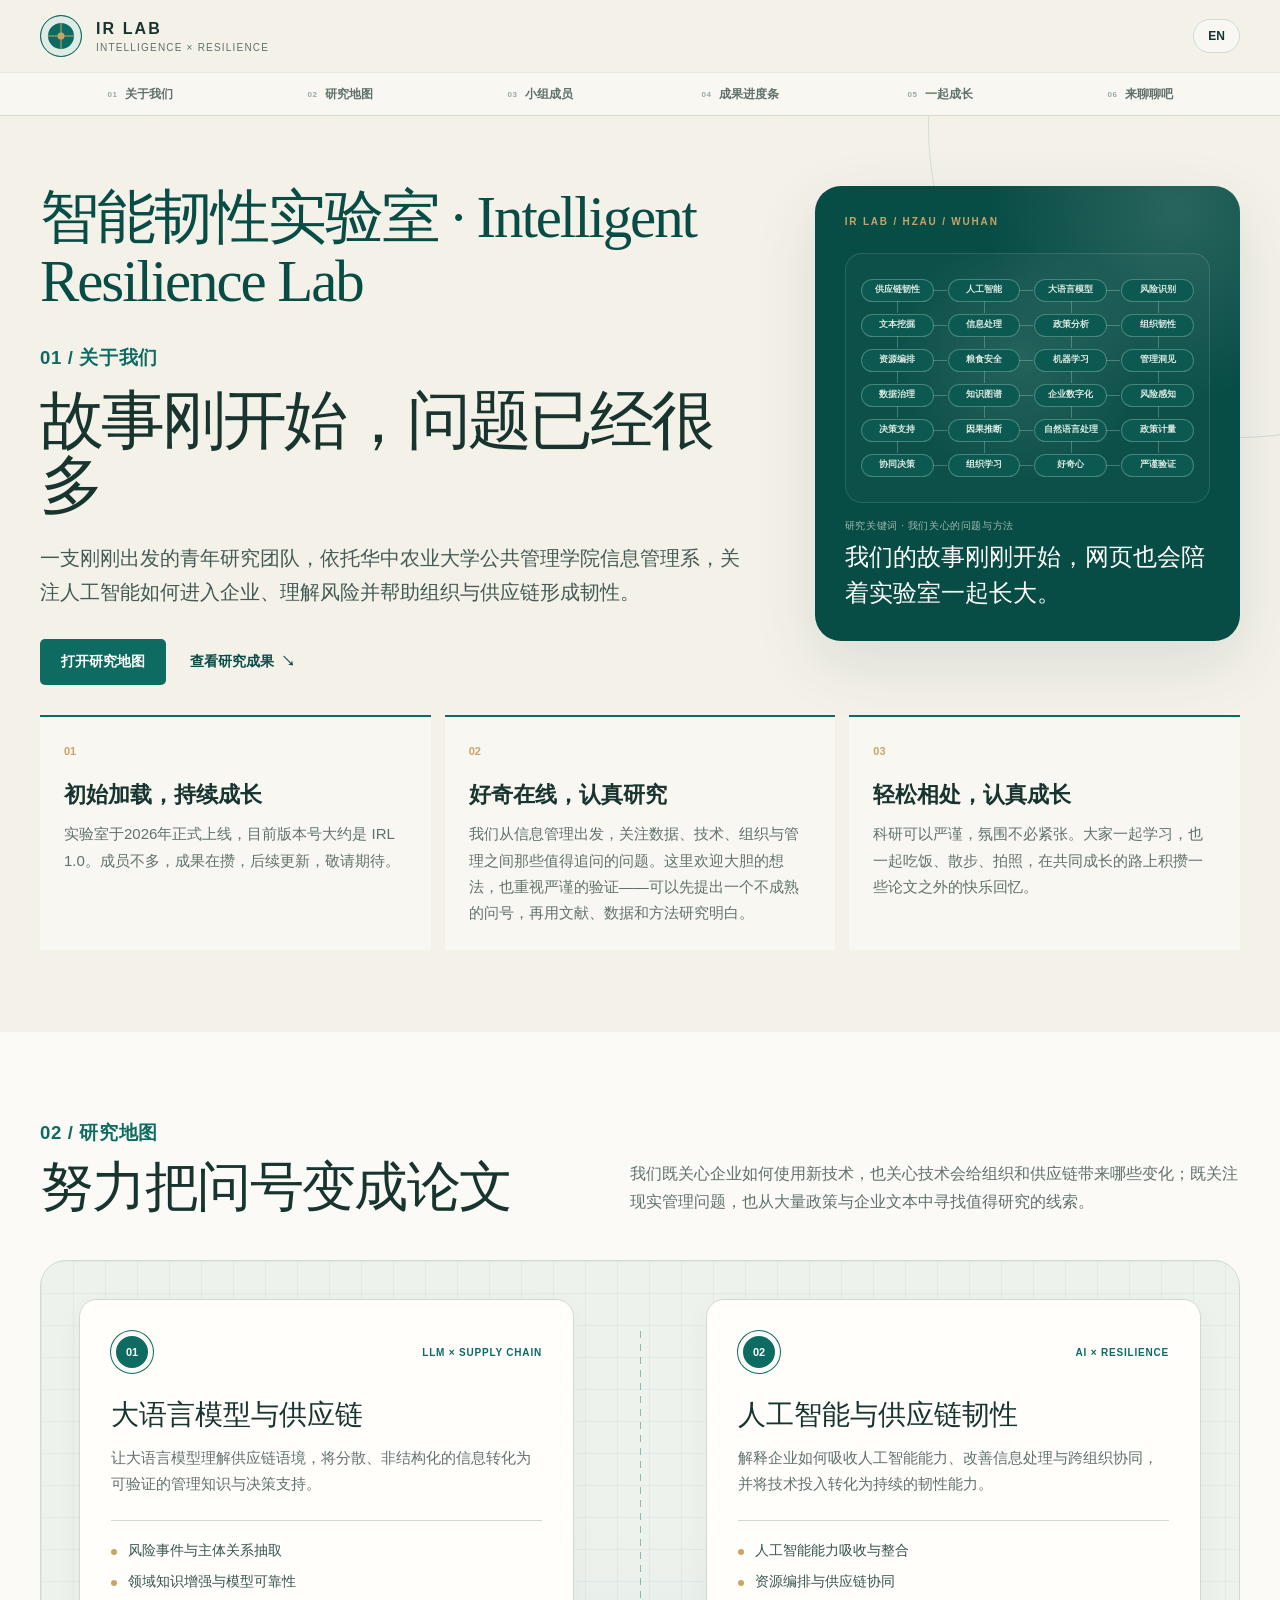
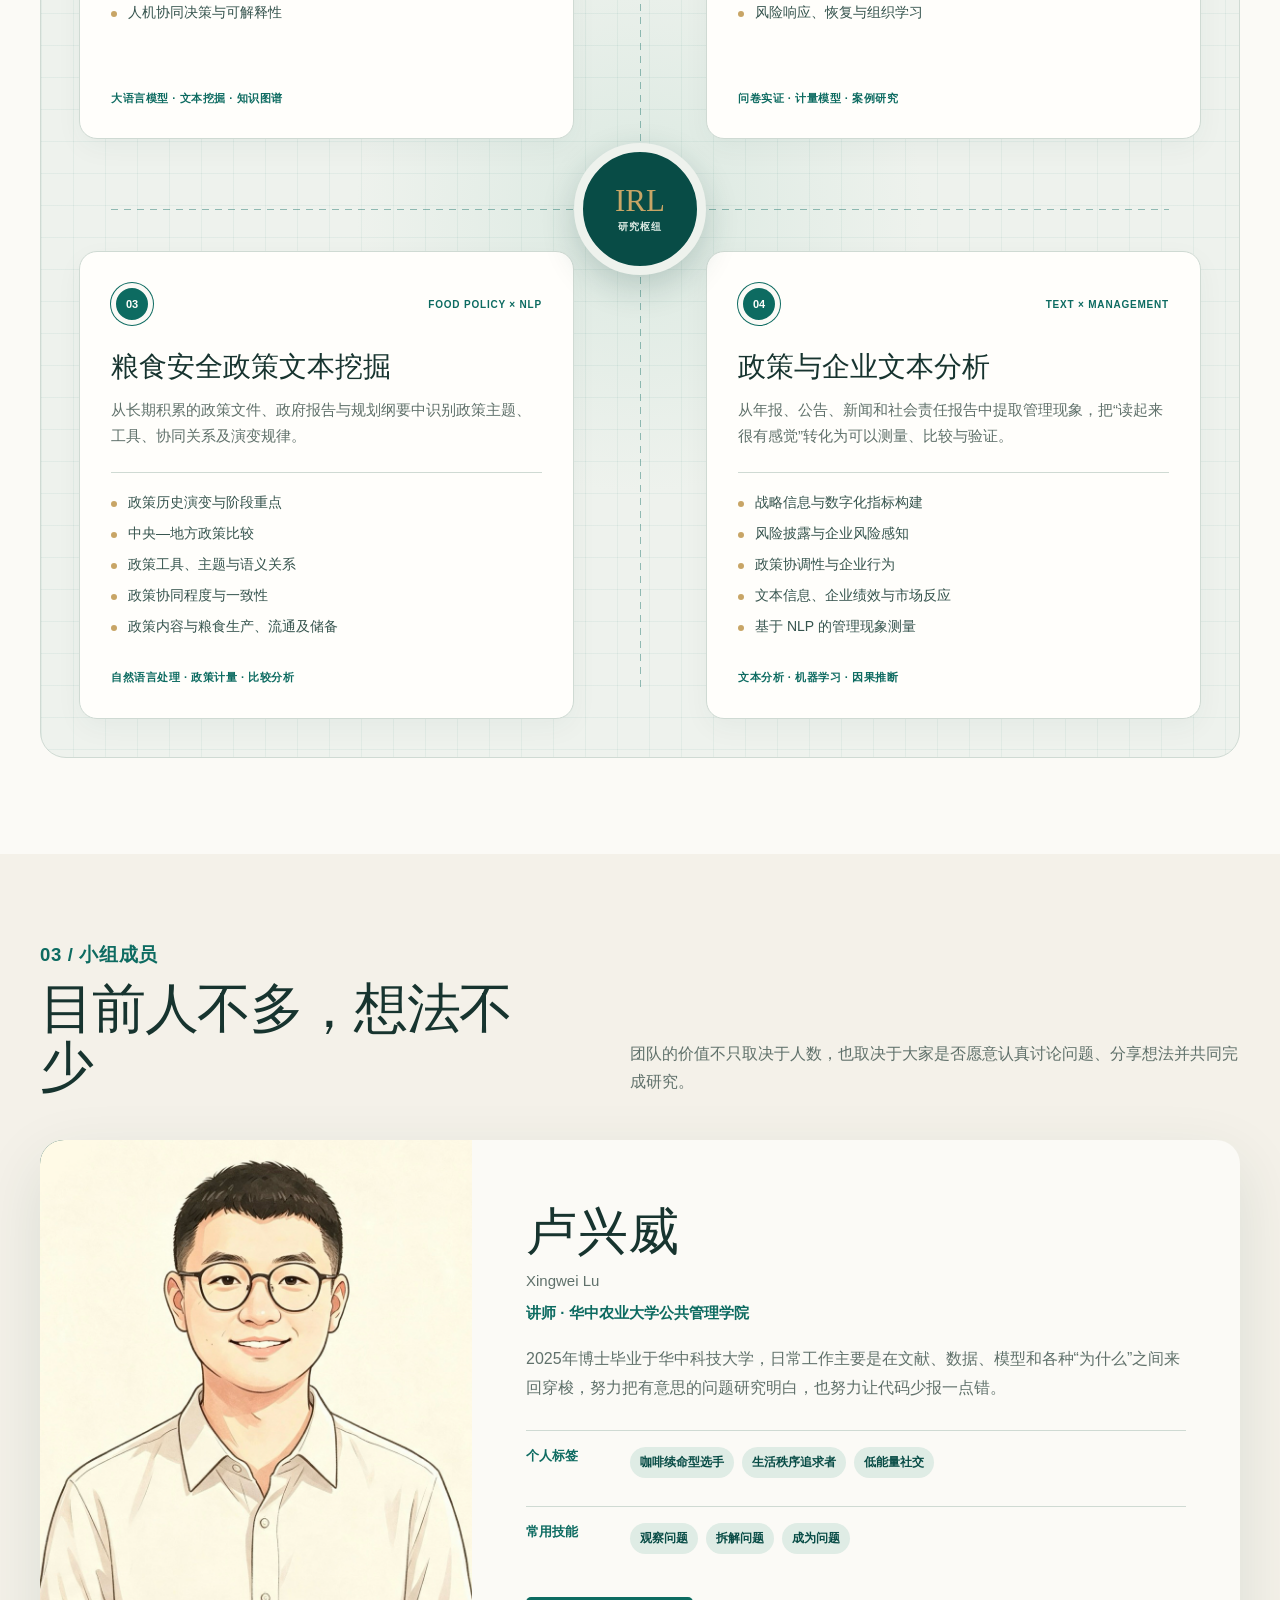
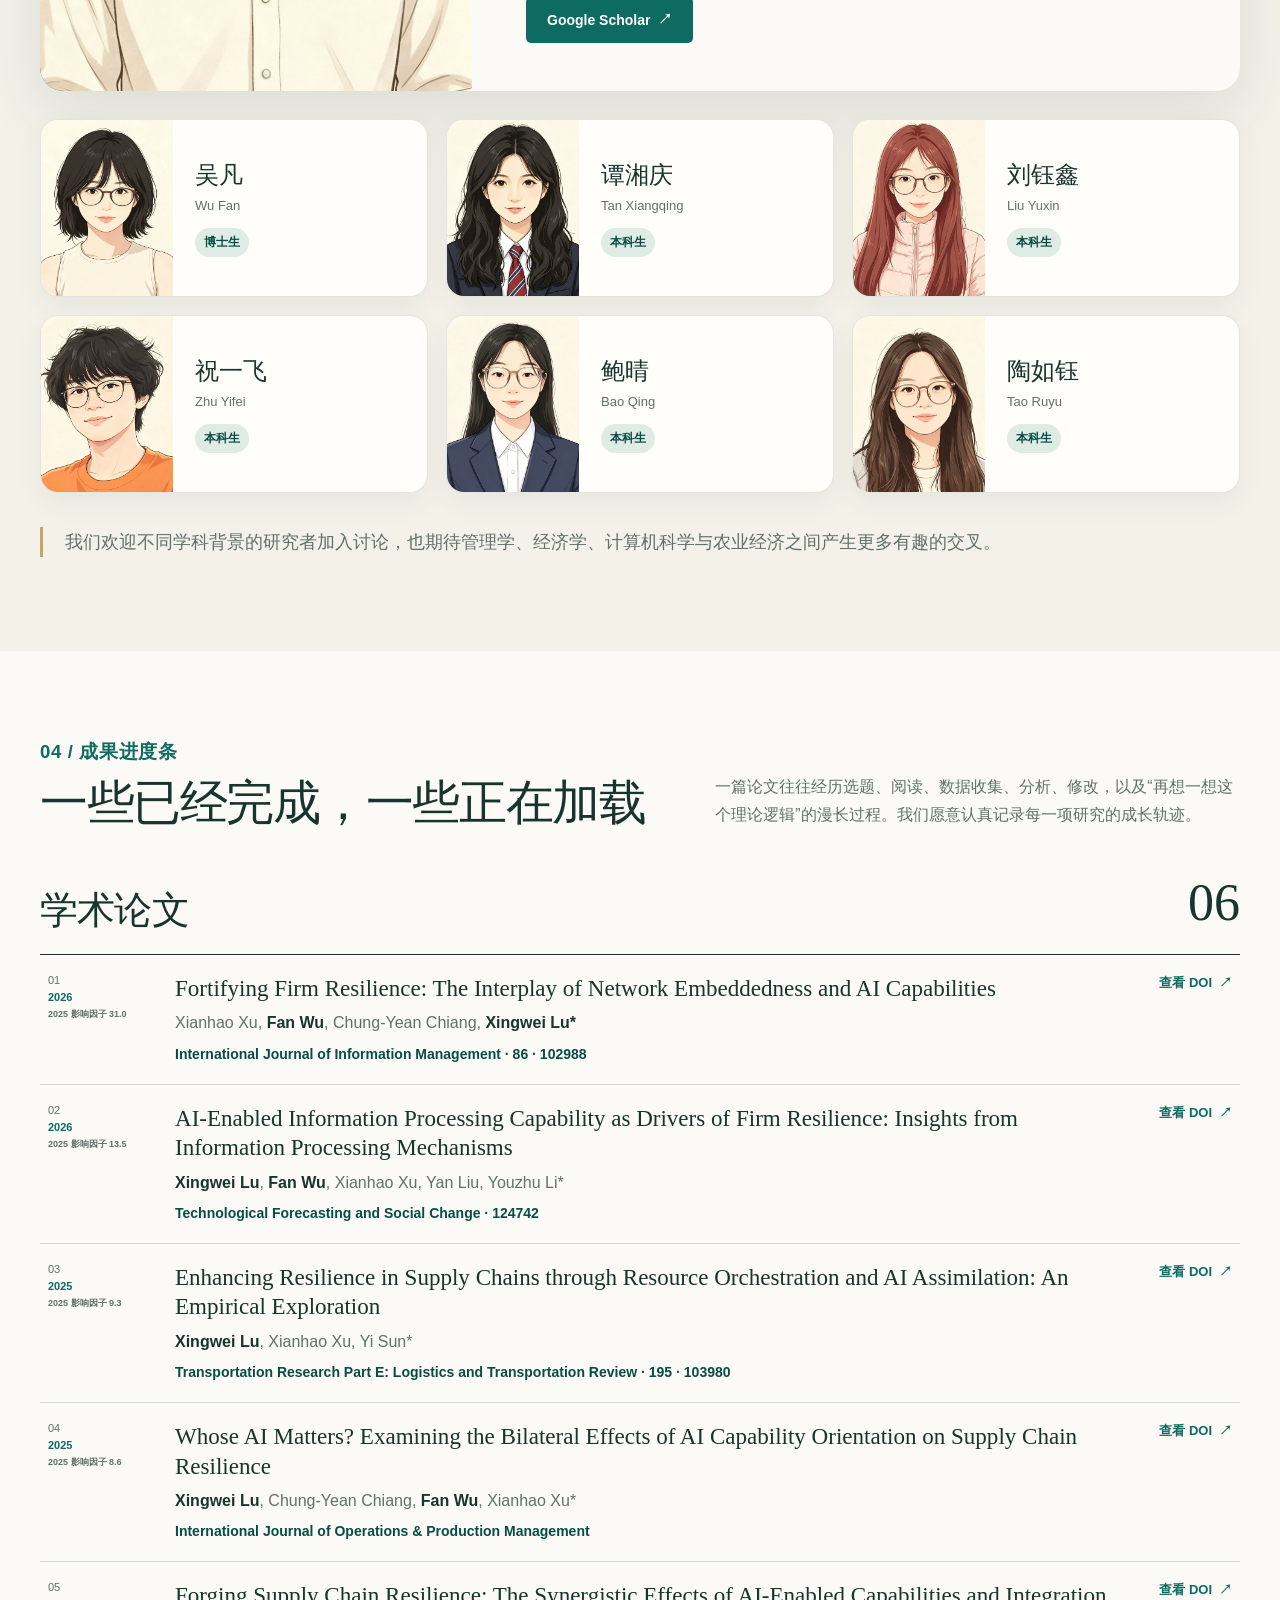
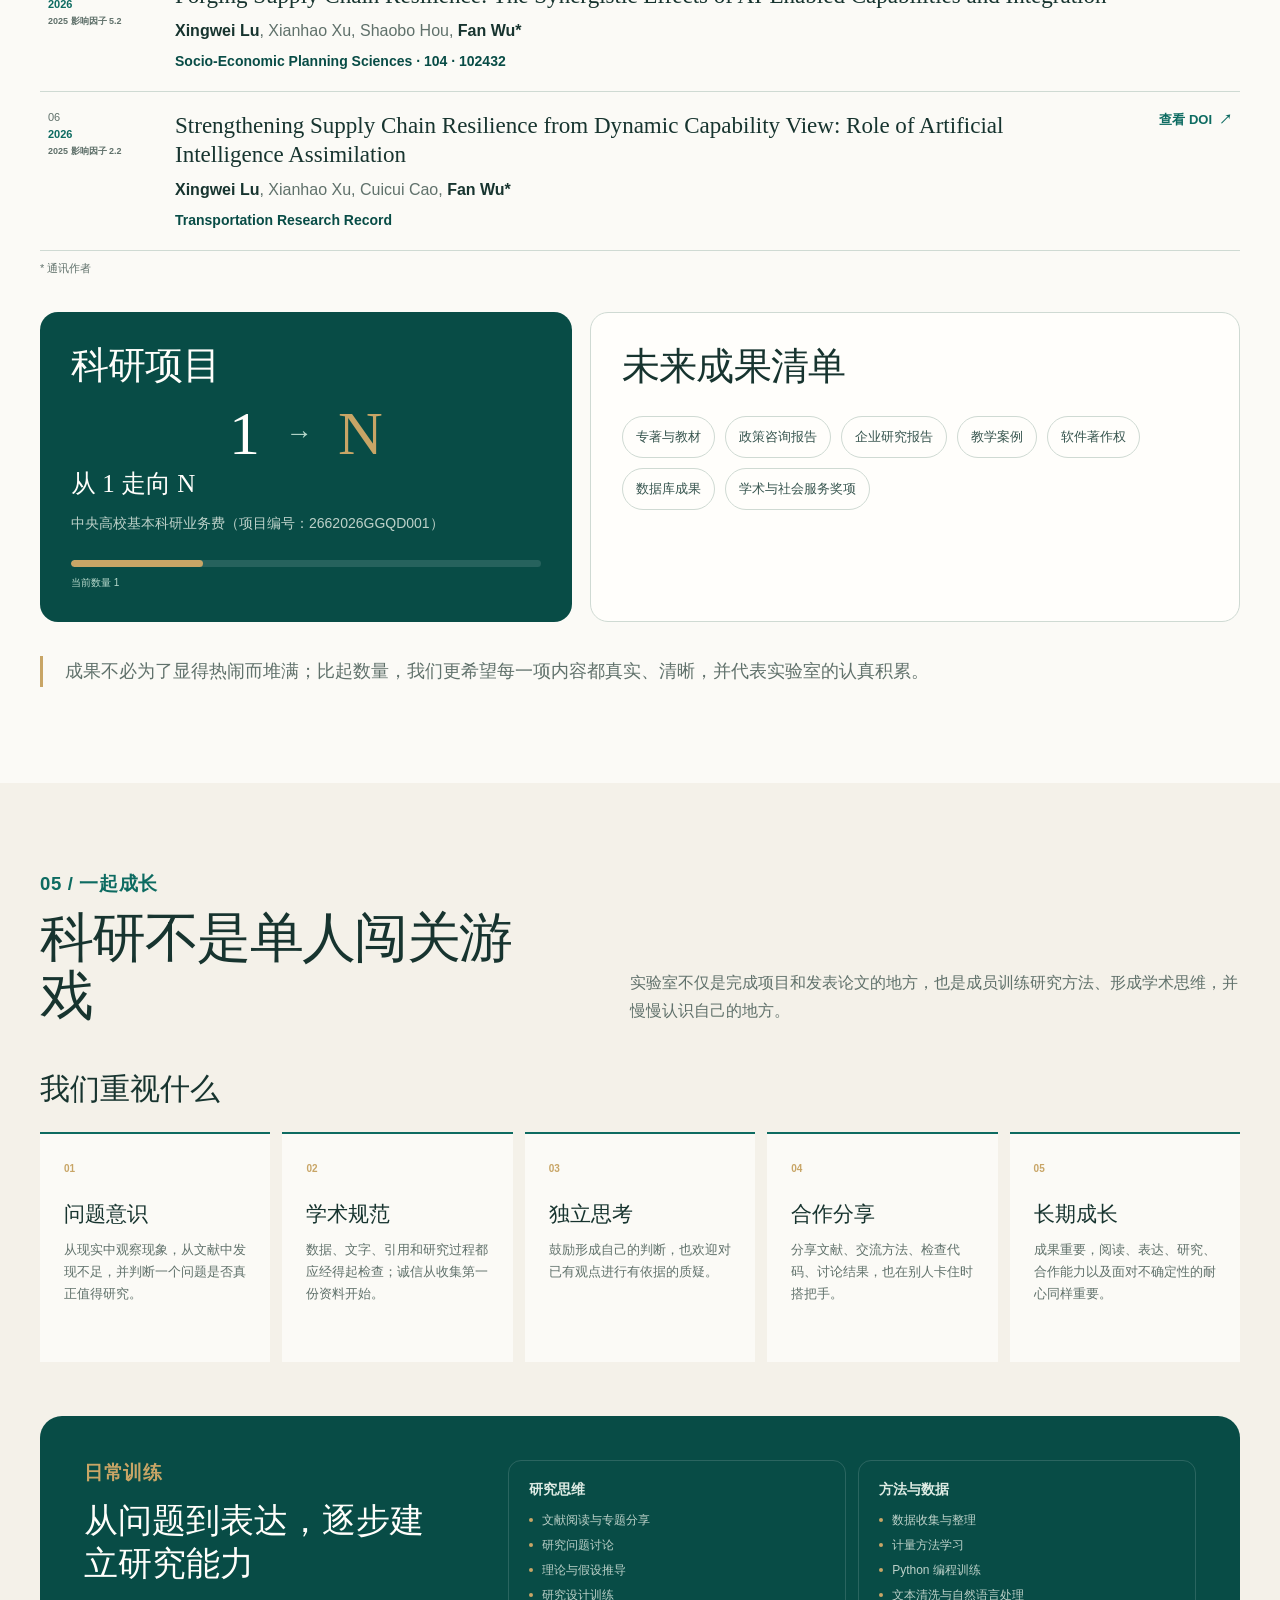
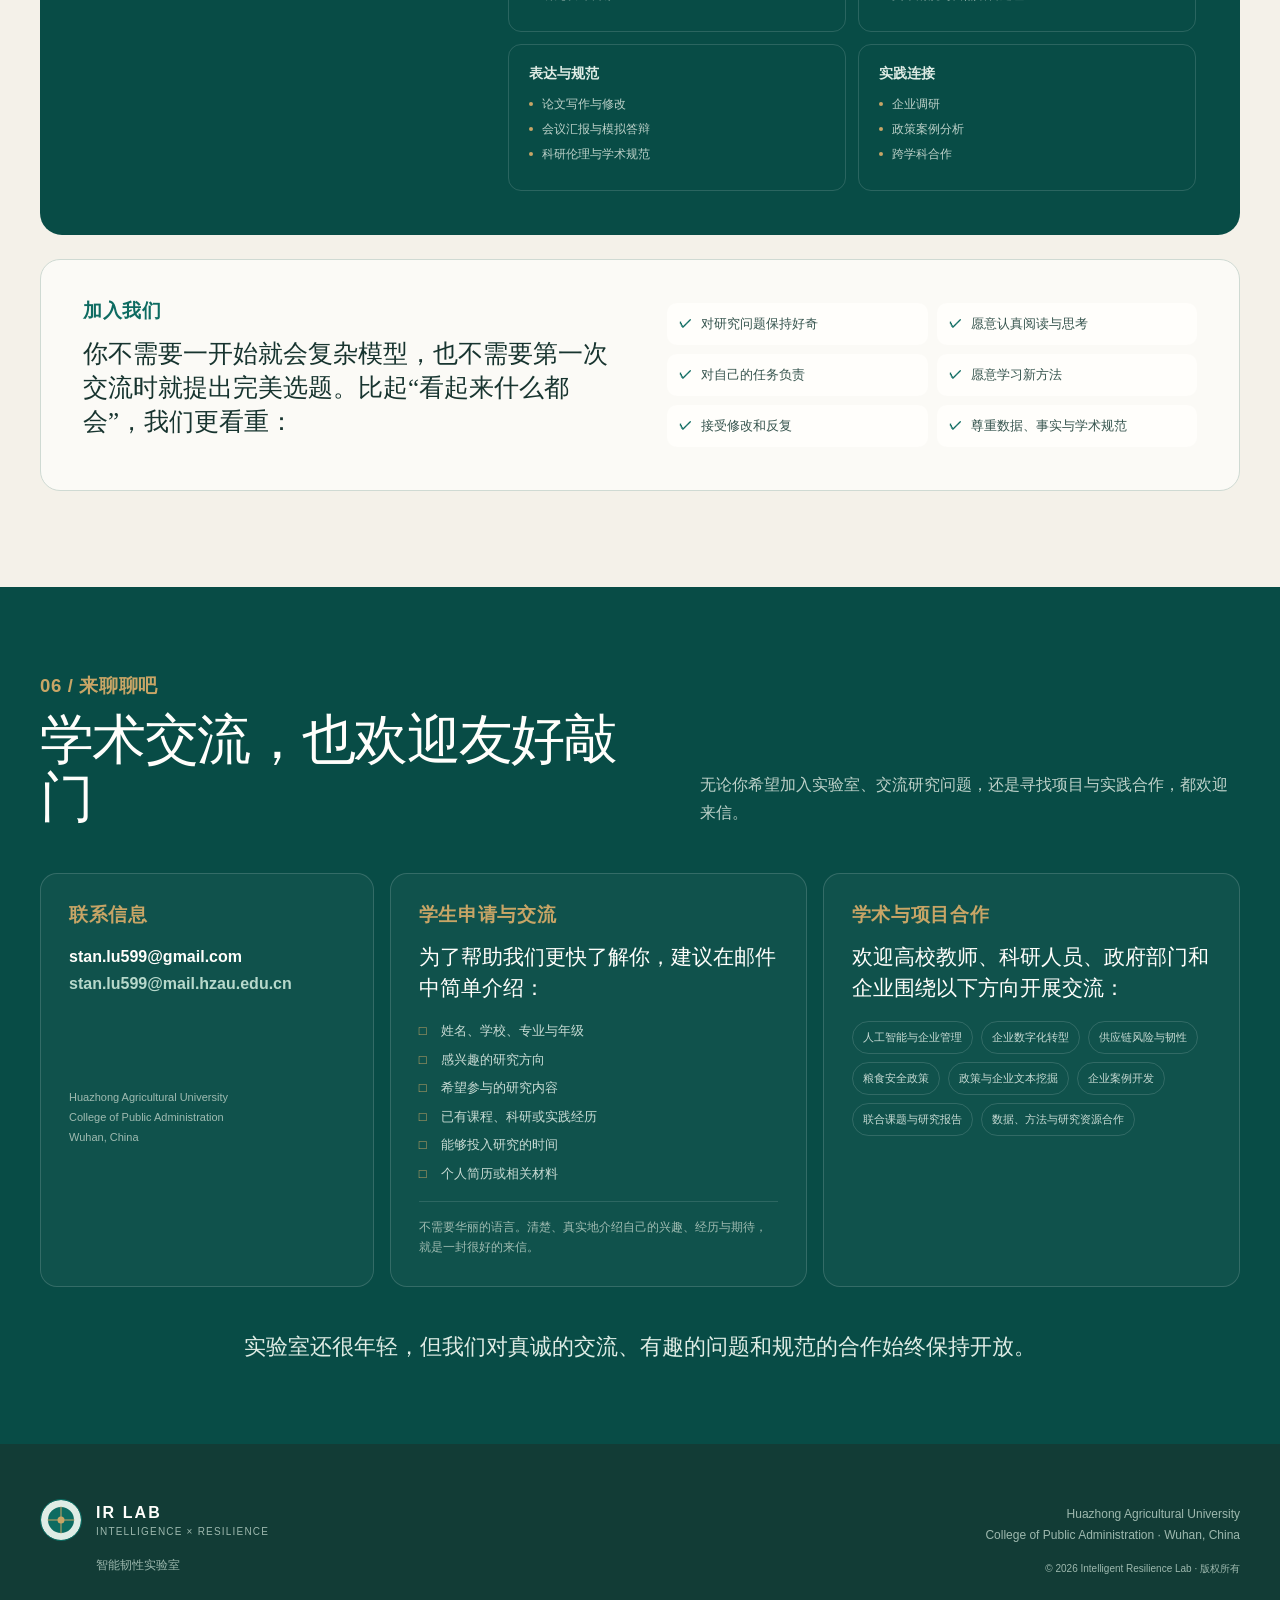
==== index.html @ 86da353f "发布课题组网站" ====
<!DOCTYPE html><html lang="zh-CN"><head><meta charSet="utf-8"/><meta name="viewport" content="width=device-width, initial-scale=1"/><link rel="preload" href="/members/lu-xingwei.jpg" as="image"/><link rel="preload" href="/members/wu-fan.jpg" as="image"/><link rel="preload" href="/members/tan-xiangqing.jpg" as="image"/><link rel="preload" href="/members/liu-yuxin.jpg" as="image"/><link rel="preload" href="/members/zhu-yifei.jpg" as="image"/><link rel="preload" href="/members/bao-qing.jpg" as="image"/><link rel="preload" href="/members/tao-ruyu.jpg" as="image"/><link rel="stylesheet" href="/assets/index-ChxVyVna.css" data-rsc-css-href="/assets/index-ChxVyVna.css" data-precedence="vite-rsc/importer-resources"/><link rel="modulepreload" href="/assets/layout-segment-context-DiFcBsO_.js" crossorigin=""/><link rel="modulepreload" href="/assets/rolldown-runtime-S-ySWqyJ.js" crossorigin=""/><link rel="modulepreload" href="/assets/index-C8OXU5Rc.js" crossorigin=""/><link rel="modulepreload" href="/assets/framework-XU8gKkFC.js" crossorigin=""/><title>智能韧性实验室 | Intelligent Resilience Lab</title><meta name="description" content="华中农业大学智能韧性实验室，关注大语言模型、人工智能与供应链韧性、粮食安全政策及政策与企业文本分析。"/><meta property="og:title" content="Intelligent Resilience Lab"/><meta property="og:description" content="Research on AI, supply-chain resilience, food-security policy, and text analytics."/><meta property="og:type" content="website"/><meta property="og:image" content="http://localhost:3000/og.png"/><meta property="og:image:width" content="1536"/><meta property="og:image:height" content="1024"/><meta property="og:image:alt" content="Intelligent Resilience Lab — Intelligence for resilient supply chains"/><meta name="twitter:card" content="summary_large_image"/><meta name="twitter:title" content="Intelligent Resilience Lab"/><meta name="twitter:description" content="Research on AI, supply-chain resilience, food-security policy, and text analytics."/><meta name="twitter:image" content="http://localhost:3000/og.png"/><link rel="shortcut icon" href="/favicon.svg"/><link rel="icon" href="/favicon.svg"/><script>self.__VINEXT_RSC_PARAMS__={}</script><script>self.__VINEXT_RSC_NAV__={"pathname":"/","searchParams":[]}</script><link rel="modulepreload" href="/assets/index-C8OXU5Rc.js" />
</head><body><div class="siteShell" lang="zh-CN"><header class="siteHeader"><div class="container headerTop"><a href="/zh" aria-label="Intelligent Resilience Lab home"><span class="brand"><span class="brandMark" aria-hidden="true"><i></i></span><span><strong>IR LAB</strong><small>Intelligence × Resilience</small></span></span></a><a class="languageSwitch" href="/en" hrefLang="en">EN</a></div><nav class="sectionNav" aria-label="板块导航"><div class="container sectionNavInner"><a href="#about"><span>01</span>关于我们</a><a href="#research"><span>02</span>研究地图</a><a href="#people"><span>03</span>小组成员</a><a href="#progress"><span>04</span>成果进度条</a><a href="#growth"><span>05</span>一起成长</a><a href="#contact"><span>06</span>来聊聊吧</a></div></nav></header><main><section class="aboutHero" id="about"><div class="container"><div class="heroGrid"><div class="heroCopy"><p class="groupName">智能韧性实验室 · Intelligent Resilience Lab</p><p class="sectionKicker">01 / 关于我们</p><h1>故事刚开始，问题已经很多</h1><p class="heroLead">一支刚刚出发的青年研究团队，依托华中农业大学公共管理学院信息管理系，关注人工智能如何进入企业、理解风险并帮助组织与供应链形成韧性。</p><div class="heroActions"><a class="primaryButton" href="#research">打开研究地图</a><a class="textLink" href="#progress">查看研究成果<span aria-hidden="true">↘</span></a></div></div><aside class="snapshotCard"><p class="snapshotLabel">IR LAB / HZAU / WUHAN</p><div class="researchWordCloud" aria-label="研究关键词 · 我们关心的问题与方法"><span>供应链韧性</span><span>人工智能</span><span>大语言模型</span><span>风险识别</span><span>文本挖掘</span><span>信息处理</span><span>政策分析</span><span>组织韧性</span><span>资源编排</span><span>粮食安全</span><span>机器学习</span><span>管理洞见</span><span>数据治理</span><span>知识图谱</span><span>企业数字化</span><span>风险感知</span><span>决策支持</span><span>因果推断</span><span>自然语言处理</span><span>政策计量</span><span>协同决策</span><span>组织学习</span><span>好奇心</span><span>严谨验证</span></div><small class="wordCloudLabel">研究关键词 · 我们关心的问题与方法</small><blockquote>我们的故事刚刚开始，网页也会陪着实验室一起长大。</blockquote></aside></div><div class="aboutNarrative"><article><span>01</span><strong>初始加载，持续成长</strong><p>实验室于2026年正式上线，目前版本号大约是 IRL 1.0。成员不多，成果在攒，后续更新，敬请期待。</p></article><article><span>02</span><strong>好奇在线，认真研究</strong><p>我们从信息管理出发，关注数据、技术、组织与管理之间那些值得追问的问题。这里欢迎大胆的想法，也重视严谨的验证——可以先提出一个不成熟的问号，再用文献、数据和方法研究明白。</p></article><article><span>03</span><strong>轻松相处，认真成长</strong><p>科研可以严谨，氛围不必紧张。大家一起学习，也一起吃饭、散步、拍照，在共同成长的路上积攒一些论文之外的快乐回忆。</p></article></div></div></section><section class="researchSection" id="research"><div class="container"><div class="sectionHead"><div><p class="sectionKicker">02 / 研究地图</p><h2>努力把问号变成论文</h2></div><p>我们既关心企业如何使用新技术，也关心技术会给组织和供应链带来哪些变化；既关注现实管理问题，也从大量政策与企业文本中寻找值得研究的线索。</p></div><div class="researchMap"><div class="mapCore" aria-hidden="true"><span>IRL</span><strong>研究枢纽</strong></div><div class="researchGrid"><article class="mapNode node1"><div class="researchCardHead"><span>01</span><small>LLM × Supply Chain</small></div><h3>大语言模型与供应链</h3><p>让大语言模型理解供应链语境，将分散、非结构化的信息转化为可验证的管理知识与决策支持。</p><ul><li>风险事件与主体关系抽取</li><li>领域知识增强与模型可靠性</li><li>人机协同决策与可解释性</li></ul><strong class="methodLine">大语言模型 · 文本挖掘 · 知识图谱</strong></article><article class="mapNode node2"><div class="researchCardHead"><span>02</span><small>AI × Resilience</small></div><h3>人工智能与供应链韧性</h3><p>解释企业如何吸收人工智能能力、改善信息处理与跨组织协同，并将技术投入转化为持续的韧性能力。</p><ul><li>人工智能能力吸收与整合</li><li>资源编排与供应链协同</li><li>风险响应、恢复与组织学习</li></ul><strong class="methodLine">问卷实证 · 计量模型 · 案例研究</strong></article><article class="mapNode node3"><div class="researchCardHead"><span>03</span><small>Food Policy × NLP</small></div><h3>粮食安全政策文本挖掘</h3><p>从长期积累的政策文件、政府报告与规划纲要中识别政策主题、工具、协同关系及演变规律。</p><ul><li>政策历史演变与阶段重点</li><li>中央—地方政策比较</li><li>政策工具、主题与语义关系</li><li>政策协同程度与一致性</li><li>政策内容与粮食生产、流通及储备</li></ul><strong class="methodLine">自然语言处理 · 政策计量 · 比较分析</strong></article><article class="mapNode node4"><div class="researchCardHead"><span>04</span><small>Text × Management</small></div><h3>政策与企业文本分析</h3><p>从年报、公告、新闻和社会责任报告中提取管理现象，把“读起来很有感觉”转化为可以测量、比较与验证。</p><ul><li>战略信息与数字化指标构建</li><li>风险披露与企业风险感知</li><li>政策协调性与企业行为</li><li>文本信息、企业绩效与市场反应</li><li>基于 NLP 的管理现象测量</li></ul><strong class="methodLine">文本分析 · 机器学习 · 因果推断</strong></article></div></div></div></section><section class="peopleSection" id="people"><div class="container"><div class="sectionHead"><div><p class="sectionKicker">03 / 小组成员</p><h2>目前人不多，想法不少</h2></div><p>团队的价值不只取决于人数，也取决于大家是否愿意认真讨论问题、分享想法并共同完成研究。</p></div><div class="piCard"><div class="profileVisual"><img src="/members/lu-xingwei.jpg" alt="卢兴威职业照"/></div><div class="piContent"><h3>卢兴威</h3><p class="piEnglish">Xingwei Lu</p><p class="piRole">讲师 · 华中农业大学公共管理学院</p><p class="piBio">2025年博士毕业于华中科技大学，日常工作主要是在文献、数据、模型和各种“为什么”之间来回穿梭，努力把有意思的问题研究明白，也努力让代码少报一点错。</p><div class="profileDetails"><div><strong>个人标签</strong><p><span>咖啡续命型选手</span><span>生活秩序追求者</span><span>低能量社交</span></p></div><div><strong>常用技能</strong><p><span>观察问题</span><span>拆解问题</span><span>成为问题</span></p></div></div><a class="primaryButton" href="https://scholar.google.com/citations?user=hsKdeJEAAAAJ&amp;hl=zh-CN" target="_blank" rel="noreferrer">Google Scholar<span aria-hidden="true">↗</span></a></div></div><div class="memberGrid"><article class="memberCard"><img src="/members/wu-fan.jpg" alt="吴凡的卡通头像"/><div><h3>吴凡</h3><p>Wu Fan</p><span>博士生</span></div></article><article class="memberCard"><img src="/members/tan-xiangqing.jpg" alt="谭湘庆的卡通头像"/><div><h3>谭湘庆</h3><p>Tan Xiangqing</p><span>本科生</span></div></article><article class="memberCard"><img src="/members/liu-yuxin.jpg" alt="刘钰鑫的卡通头像"/><div><h3>刘钰鑫</h3><p>Liu Yuxin</p><span>本科生</span></div></article><article class="memberCard"><img src="/members/zhu-yifei.jpg" alt="祝一飞的卡通头像"/><div><h3>祝一飞</h3><p>Zhu Yifei</p><span>本科生</span></div></article><article class="memberCard"><img src="/members/bao-qing.jpg" alt="鲍晴的卡通头像"/><div><h3>鲍晴</h3><p>Bao Qing</p><span>本科生</span></div></article><article class="memberCard"><img src="/members/tao-ruyu.jpg" alt="陶如钰的卡通头像"/><div><h3>陶如钰</h3><p>Tao Ruyu</p><span>本科生</span></div></article></div><p class="sectionClosing">我们欢迎不同学科背景的研究者加入讨论，也期待管理学、经济学、计算机科学与农业经济之间产生更多有趣的交叉。</p></div></section><section class="progressSection" id="progress"><div class="container"><div class="sectionHead"><div><p class="sectionKicker">04 / 成果进度条</p><h2>一些已经完成，一些正在加载</h2></div><p>一篇论文往往经历选题、阅读、数据收集、分析、修改，以及“再想一想这个理论逻辑”的漫长过程。我们愿意认真记录每一项研究的成长轨迹。</p></div><div class="outcomeHead"><h3 class="outcomeTitle">学术论文</h3><strong>06</strong></div><div class="publicationList"><article><div class="paperIndex"><span>01</span><strong>2026</strong><em>2025 影响因子<!-- --> <!-- -->31.0</em></div><div class="paperBody"><h3>Fortifying Firm Resilience: The Interplay of Network Embeddedness and AI Capabilities</h3><p class="paperAuthors"><span>Xianhao Xu<!-- -->, </span><span><strong>Fan Wu</strong>, </span><span>Chung-Yean Chiang<!-- -->, </span><span><strong>Xingwei Lu*</strong></span></p><p class="journal">International Journal of Information Management<!-- --> · 86<!-- --> · 102988</p></div><a class="doiLink" href="https://doi.org/10.1016/j.ijinfomgt.2025.102988" target="_blank" rel="noreferrer">查看 DOI<span aria-hidden="true">↗</span></a></article><article><div class="paperIndex"><span>02</span><strong>2026</strong><em>2025 影响因子<!-- --> <!-- -->13.5</em></div><div class="paperBody"><h3>AI-Enabled Information Processing Capability as Drivers of Firm Resilience: Insights from Information Processing Mechanisms</h3><p class="paperAuthors"><span><strong>Xingwei Lu</strong>, </span><span><strong>Fan Wu</strong>, </span><span>Xianhao Xu<!-- -->, </span><span>Yan Liu<!-- -->, </span><span>Youzhu Li*</span></p><p class="journal">Technological Forecasting and Social Change<!-- --> · 124742</p></div><a class="doiLink" href="https://doi.org/10.1016/j.techfore.2026.124742" target="_blank" rel="noreferrer">查看 DOI<span aria-hidden="true">↗</span></a></article><article><div class="paperIndex"><span>03</span><strong>2025</strong><em>2025 影响因子<!-- --> <!-- -->9.3</em></div><div class="paperBody"><h3>Enhancing Resilience in Supply Chains through Resource Orchestration and AI Assimilation: An Empirical Exploration</h3><p class="paperAuthors"><span><strong>Xingwei Lu</strong>, </span><span>Xianhao Xu<!-- -->, </span><span>Yi Sun*</span></p><p class="journal">Transportation Research Part E: Logistics and Transportation Review<!-- --> · 195<!-- --> · 103980</p></div><a class="doiLink" href="https://doi.org/10.1016/j.tre.2025.103980" target="_blank" rel="noreferrer">查看 DOI<span aria-hidden="true">↗</span></a></article><article><div class="paperIndex"><span>04</span><strong>2025</strong><em>2025 影响因子<!-- --> <!-- -->8.6</em></div><div class="paperBody"><h3>Whose AI Matters? Examining the Bilateral Effects of AI Capability Orientation on Supply Chain Resilience</h3><p class="paperAuthors"><span><strong>Xingwei Lu</strong>, </span><span>Chung-Yean Chiang<!-- -->, </span><span><strong>Fan Wu</strong>, </span><span>Xianhao Xu*</span></p><p class="journal">International Journal of Operations &amp; Production Management</p></div><a class="doiLink" href="https://doi.org/10.1108/IJOPM-09-2024-0790" target="_blank" rel="noreferrer">查看 DOI<span aria-hidden="true">↗</span></a></article><article><div class="paperIndex"><span>05</span><strong>2026</strong><em>2025 影响因子<!-- --> <!-- -->5.2</em></div><div class="paperBody"><h3>Forging Supply Chain Resilience: The Synergistic Effects of AI-Enabled Capabilities and Integration</h3><p class="paperAuthors"><span><strong>Xingwei Lu</strong>, </span><span>Xianhao Xu<!-- -->, </span><span>Shaobo Hou<!-- -->, </span><span><strong>Fan Wu*</strong></span></p><p class="journal">Socio-Economic Planning Sciences<!-- --> · 104<!-- --> · 102432</p></div><a class="doiLink" href="https://doi.org/10.1016/j.seps.2026.102432" target="_blank" rel="noreferrer">查看 DOI<span aria-hidden="true">↗</span></a></article><article><div class="paperIndex"><span>06</span><strong>2026</strong><em>2025 影响因子<!-- --> <!-- -->2.2</em></div><div class="paperBody"><h3>Strengthening Supply Chain Resilience from Dynamic Capability View: Role of Artificial Intelligence Assimilation</h3><p class="paperAuthors"><span><strong>Xingwei Lu</strong>, </span><span>Xianhao Xu<!-- -->, </span><span>Cuicui Cao<!-- -->, </span><span><strong>Fan Wu*</strong></span></p><p class="journal">Transportation Research Record</p></div><a class="doiLink" href="https://doi.org/10.1177/03611981261436639" target="_blank" rel="noreferrer">查看 DOI<span aria-hidden="true">↗</span></a></article></div><p class="correspondingNote">* 通讯作者</p><div class="progressDashboard"><article class="projectCard"><h3 class="outcomeTitle">科研项目</h3><div class="projectNumber"><strong>1</strong><span>→</span><em>N</em></div><h4>从 1 走向 N</h4><p>中央高校基本科研业务费（项目编号：2662026GGQD001）</p><div class="projectMeter"><i></i></div><small>当前数量 1</small></article><article class="futureCard"><h3 class="outcomeTitle">未来成果清单</h3><div class="futureTags"><span>专著与教材</span><span>政策咨询报告</span><span>企业研究报告</span><span>教学案例</span><span>软件著作权</span><span>数据库成果</span><span>学术与社会服务奖项</span></div></article></div><p class="sectionClosing">成果不必为了显得热闹而堆满；比起数量，我们更希望每一项内容都真实、清晰，并代表实验室的认真积累。</p></div></section><section class="growthSection" id="growth"><div class="container"><div class="sectionHead"><div><p class="sectionKicker">05 / 一起成长</p><h2>科研不是单人闯关游戏</h2></div><p>实验室不仅是完成项目和发表论文的地方，也是成员训练研究方法、形成学术思维，并慢慢认识自己的地方。</p></div><h3 class="subsectionTitle">我们重视什么</h3><div class="valuesGrid"><article><span>01</span><h4>问题意识</h4><p>从现实中观察现象，从文献中发现不足，并判断一个问题是否真正值得研究。</p></article><article><span>02</span><h4>学术规范</h4><p>数据、文字、引用和研究过程都应经得起检查；诚信从收集第一份资料开始。</p></article><article><span>03</span><h4>独立思考</h4><p>鼓励形成自己的判断，也欢迎对已有观点进行有依据的质疑。</p></article><article><span>04</span><h4>合作分享</h4><p>分享文献、交流方法、检查代码、讨论结果，也在别人卡住时搭把手。</p></article><article><span>05</span><h4>长期成长</h4><p>成果重要，阅读、表达、研究、合作能力以及面对不确定性的耐心同样重要。</p></article></div><div class="trainingBlock"><div><p class="sectionKicker">日常训练</p><h3>从问题到表达，逐步建立研究能力</h3></div><div class="trainingGrid"><article><h4>研究思维</h4><ul><li>文献阅读与专题分享</li><li>研究问题讨论</li><li>理论与假设推导</li><li>研究设计训练</li></ul></article><article><h4>方法与数据</h4><ul><li>数据收集与整理</li><li>计量方法学习</li><li>Python 编程训练</li><li>文本清洗与自然语言处理</li></ul></article><article><h4>表达与规范</h4><ul><li>论文写作与修改</li><li>会议汇报与模拟答辩</li><li>科研伦理与学术规范</li></ul></article><article><h4>实践连接</h4><ul><li>企业调研</li><li>政策案例分析</li><li>跨学科合作</li></ul></article></div></div><div class="joinPanel"><div><p class="sectionKicker">加入我们</p><h3>你不需要一开始就会复杂模型，也不需要第一次交流时就提出完美选题。比起“看起来什么都会”，我们更看重：</h3></div><div class="qualityList"><span>对研究问题保持好奇</span><span>愿意认真阅读与思考</span><span>对自己的任务负责</span><span>愿意学习新方法</span><span>接受修改和反复</span><span>尊重数据、事实与学术规范</span></div></div></div></section><section class="contactSection" id="contact"><div class="container"><div class="sectionHead contactIntro"><div><p class="sectionKicker">06 / 来聊聊吧</p><h2>学术交流，也欢迎友好敲门</h2></div><p>无论你希望加入实验室、交流研究问题，还是寻找项目与实践合作，都欢迎来信。</p></div><div class="contactGrid"><article class="emailCard"><p class="sectionKicker">联系信息</p><a href="mailto:stan.lu599@gmail.com">stan.lu599@gmail.com</a><a href="mailto:stan.lu599@mail.hzau.edu.cn">stan.lu599@mail.hzau.edu.cn</a><small>Huazhong Agricultural University<br/>College of Public Administration<br/>Wuhan, China</small></article><article><p class="sectionKicker">学生申请与交流</p><h3>为了帮助我们更快了解你，建议在邮件中简单介绍：</h3><ul class="checkList"><li>姓名、学校、专业与年级</li><li>感兴趣的研究方向</li><li>希望参与的研究内容</li><li>已有课程、科研或实践经历</li><li>能够投入研究的时间</li><li>个人简历或相关材料</li></ul><p class="contactNote">不需要华丽的语言。清楚、真实地介绍自己的兴趣、经历与期待，就是一封很好的来信。</p></article><article><p class="sectionKicker">学术与项目合作</p><h3>欢迎高校教师、科研人员、政府部门和企业围绕以下方向开展交流：</h3><div class="collaborationTags"><span>人工智能与企业管理</span><span>企业数字化转型</span><span>供应链风险与韧性</span><span>粮食安全政策</span><span>政策与企业文本挖掘</span><span>企业案例开发</span><span>联合课题与研究报告</span><span>数据、方法与研究资源合作</span></div></article></div><blockquote class="contactClosing">实验室还很年轻，但我们对真诚的交流、有趣的问题和规范的合作始终保持开放。</blockquote></div></section></main><footer><div class="container footerGrid"><div><span class="brand"><span class="brandMark" aria-hidden="true"><i></i></span><span><strong>IR LAB</strong><small>Intelligence × Resilience</small></span></span><p>智能韧性实验室</p></div><div><p>Huazhong Agricultural University<br/>College of Public Administration · Wuhan, China</p><small>© <!-- -->2026<!-- --> Intelligent Resilience Lab · <!-- -->版权所有</small></div></div></footer></div><script id="_R_">import("/assets/index-C8OXU5Rc.js")</script></body></html><script>self.__VINEXT_RSC_CHUNKS__=self.__VINEXT_RSC_CHUNKS__||[];self.__VINEXT_RSC_CHUNKS__.push("2:I[\"8a1c26e77cc3\",[],\"Children\",1]\n3:I[\"e562e7309659\",[],\"LayoutSegmentProvider\",1]\n4:I[\"8a1c26e77cc3\",[],\"Slot\",1]\n5:I[\"d041429ec63f\",[],\"RedirectBoundary\",1]\n:HL[\"/assets/index-ChxVyVna.css\",\"style\"]\n")</script><script>self.__VINEXT_RSC_CHUNKS__=self.__VINEXT_RSC_CHUNKS__||[];self.__VINEXT_RSC_CHUNKS__.push("0:{\"__route\":\"route:/\",\"__interceptionContext\":null,\"__layoutIds\":[\"layout:/\"],\"__rootLayout\":\"/\",\"page:/\":\"$L1\",\"layout:/\":[[[[\"$\",\"link\",\"css:/assets/index-ChxVyVna.css\",{\"rel\":\"stylesheet\",\"precedence\":\"vite-rsc/importer-resources\",\"href\":\"/assets/index-ChxVyVna.css\",\"data-rsc-css-href\":\"/assets/index-ChxVyVna.css\"}],\"$undefined\"],[\"$\",\"html\",null,{\"lang\":\"zh-CN\",\"children\":[\"$\",\"body\",null,{\"children\":[\"$\",\"$L2\",null,{}]}]}]],null],\"route:/\":[[[\"$\",\"meta\",null,{\"charSet\":\"utf-8\"}],[[\"$\",\"title\",\"0\",{\"children\":\"智能韧性实验室 | Intelligent Resilience Lab\"}],[\"$\",\"meta\",\"1\",{\"name\":\"description\",\"content\":\"华中农业大学智能韧性实验室，关注大语言模型、人工智能与供应链韧性、粮食安全政策及政策与企业文本分析。\"}],[\"$\",\"meta\",\"2\",{\"property\":\"og:title\",\"content\":\"Intelligent Resilience Lab\"}],[\"$\",\"meta\",\"3\",{\"property\":\"og:description\",\"content\":\"Research on AI, supply-chain resilience, food-security policy, and text analytics.\"}],[\"$\",\"meta\",\"4\",{\"property\":\"og:type\",\"content\":\"website\"}],[\"$\",\"meta\",\"5\",{\"property\":\"og:image\",\"content\":\"http://localhost:3000/og.png\"}],[\"$\",\"meta\",\"6\",{\"property\":\"og:image:width\",\"content\":\"1536\"}],[\"$\",\"meta\",\"7\",{\"property\":\"og:image:height\",\"content\":\"1024\"}],[\"$\",\"meta\",\"8\",{\"property\":\"og:image:alt\",\"content\":\"Intelligent Resilience Lab — Intelligence for resilient supply chains\"}],[\"$\",\"meta\",\"9\",{\"name\":\"twitter:card\",\"content\":\"summary_large_image\"}],[\"$\",\"meta\",\"10\",{\"name\":\"twitter:title\",\"content\":\"Intelligent Resilience Lab\"}],[\"$\",\"meta\",\"11\",{\"name\":\"twitter:description\",\"content\":\"Research on AI, supply-chain resilience, food-security policy, and text analytics.\"}],[\"$\",\"meta\",\"12\",{\"name\":\"twitter:image\",\"content\":\"http://localhost:3000/og.png\"}],[\"$\",\"link\",\"13\",{\"rel\":\"shortcut icon\",\"href\":\"/favicon.svg\"}],[\"$\",\"link\",\"14\",{\"rel\":\"icon\",\"href\":\"/favicon.svg\"}]],[[\"$\",\"meta\",\"0\",{\"name\":\"viewport\",\"content\":\"width=device-width, initial-scale=1\"}]]],[\"$\",\"$L3\",null,{\"segmentMap\":{\"children\":[]},\"children\":[\"$\",\"$L4\",null,{\"id\":\"layout:/\",\"parallelSlots\":\"$undefined\",\"children\":[\"$\",\"$L5\",null,{\"children\":[\"$\",\"$L3\",null,{\"segmentMap\":{\"children\":[]},\"children\":[\"$\",\"$L4\",null,{\"id\":\"page:/\"}]}]}]}]}]],\"__layoutFlags\":{\"layout:/\":\"s\"},\"__artifactCompatibility\":{\"schemaVersion\":1,\"graphVersion\":\"app-route-graph:4uhn5s1wvoptc\",\"deploymentVersion\":\"5c720f1b-da37-4e79-a8aa-669cbd7974f6\",\"appElementsSchemaVersion\":1,\"rscPayloadSchemaVersion\":1,\"rootBoundaryId\":\"/\",\"renderEpoch\":null}}\n")</script><script>self.__VINEXT_RSC_CHUNKS__=self.__VINEXT_RSC_CHUNKS__||[];self.__VINEXT_RSC_CHUNKS__.push("1:[\"$\",\"div\",null,{\"className\":\"siteShell\",\"lang\":\"zh-CN\",\"children\":[[\"$\",\"header\",null,{\"className\":\"siteHeader\",\"children\":[[\"$\",\"div\",null,{\"className\":\"container headerTop\",\"children\":[[\"$\",\"a\",null,{\"href\":\"/zh\",\"aria-label\":\"Intelligent Resilience Lab home\",\"children\":[\"$\",\"span\",null,{\"className\":\"brand\",\"children\":[[\"$\",\"span\",null,{\"className\":\"brandMark\",\"aria-hidden\":\"true\",\"children\":[\"$\",\"i\",null,{}]}],[\"$\",\"span\",null,{\"children\":[[\"$\",\"strong\",null,{\"children\":\"IR LAB\"}],[\"$\",\"small\",null,{\"children\":\"Intelligence × Resilience\"}]]}]]}]}],[\"$\",\"a\",null,{\"className\":\"languageSwitch\",\"href\":\"/en\",\"hrefLang\":\"en\",\"children\":\"EN\"}]]}],[\"$\",\"nav\",null,{\"className\":\"sectionNav\",\"aria-label\":\"板块导航\",\"children\":[\"$\",\"div\",null,{\"className\":\"container sectionNavInner\",\"children\":[[\"$\",\"a\",\"about\",{\"href\":\"#about\",\"children\":[[\"$\",\"span\",null,{\"children\":\"01\"}],\"关于我们\"]}],[\"$\",\"a\",\"research\",{\"href\":\"#research\",\"children\":[[\"$\",\"span\",null,{\"children\":\"02\"}],\"研究地图\"]}],[\"$\",\"a\",\"people\",{\"href\":\"#people\",\"children\":[[\"$\",\"span\",null,{\"children\":\"03\"}],\"小组成员\"]}],[\"$\",\"a\",\"progress\",{\"href\":\"#progress\",\"children\":[[\"$\",\"span\",null,{\"children\":\"04\"}],\"成果进度条\"]}],[\"$\",\"a\",\"growth\",{\"href\":\"#growth\",\"children\":[[\"$\",\"span\",null,{\"children\":\"05\"}],\"一起成长\"]}],[\"$\",\"a\",\"contact\",{\"href\":\"#contact\",\"children\":[[\"$\",\"span\",null,{\"children\":\"06\"}],\"来聊聊吧\"]}]]}]}]]}],[\"$\",\"main\",null,{\"children\":[[\"$\",\"section\",null,{\"className\":\"aboutHero\",\"id\":\"about\",\"children\":[\"$\",\"div\",null,{\"className\":\"container\",\"children\":[[\"$\",\"div\",null,{\"className\":\"heroGrid\",\"children\":[[\"$\",\"div\",null,{\"className\":\"heroCopy\",\"children\":[[\"$\",\"p\",null,{\"className\":\"groupName\",\"children\":\"智能韧性实验室 · Intelligent Resilience Lab\"}],[\"$\",\"p\",null,{\"className\":\"sectionKicker\",\"children\":\"01 / 关于我们\"}],[\"$\",\"h1\",null,{\"children\":\"故事刚开始，问题已经很多\"}],[\"$\",\"p\",null,{\"className\":\"heroLead\",\"children\":\"一支刚刚出发的青年研究团队，依托华中农业大学公共管理学院信息管理系，关注人工智能如何进入企业、理解风险并帮助组织与供应链形成韧性。\"}],[\"$\",\"div\",null,{\"className\":\"heroActions\",\"children\":[[\"$\",\"a\",null,{\"className\":\"primaryButton\",\"href\":\"#research\",\"children\":\"打开研究地图\"}],[\"$\",\"a\",null,{\"className\":\"textLink\",\"href\":\"#progress\",\"children\":[\"查看研究成果\",[\"$\",\"span\",null,{\"aria-hidden\":\"true\",\"children\":\"↘\"}]]}]]}]]}],[\"$\",\"aside\",null,{\"className\":\"snapshotCard\",\"children\":[[\"$\",\"p\",null,{\"className\":\"snapshotLabel\",\"children\":\"IR LAB / HZAU / WUHAN\"}],[\"$\",\"div\",null,{\"className\":\"researchWordCloud\",\"aria-label\":\"研究关键词 · 我们关心的问题与方法\",\"children\":[[\"$\",\"span\",\"供应链韧性\",{\"children\":\"供应链韧性\"}],[\"$\",\"span\",\"人工智能\",{\"children\":\"人工智能\"}],[\"$\",\"span\",\"大语言模型\",{\"children\":\"大语言模型\"}],[\"$\",\"span\",\"风险识别\",{\"children\":\"风险识别\"}],[\"$\",\"span\",\"文本挖掘\",{\"children\":\"文本挖掘\"}],[\"$\",\"span\",\"信息处理\",{\"children\":\"信息处理\"}],[\"$\",\"span\",\"政策分析\",{\"children\":\"政策分析\"}],[\"$\",\"span\",\"组织韧性\",{\"children\":\"组织韧性\"}],[\"$\",\"span\",\"资源编排\",{\"children\":\"资源编排\"}],[\"$\",\"span\",\"粮食安全\",{\"children\":\"粮食安全\"}],[\"$\",\"span\",\"机器学习\",{\"children\":\"机器学习\"}],[\"$\",\"span\",\"管理洞见\",{\"children\":\"管理洞见\"}],[\"$\",\"span\",\"数据治理\",{\"children\":\"数据治理\"}],[\"$\",\"span\",\"知识图谱\",{\"children\":\"知识图谱\"}],[\"$\",\"span\",\"企业数字化\",{\"children\":\"企业数字化\"}],[\"$\",\"span\",\"风险感知\",{\"children\":\"风险感知\"}],[\"$\",\"span\",\"决策支持\",{\"children\":\"决策支持\"}],[\"$\",\"span\",\"因果推断\",{\"children\":\"因果推断\"}],[\"$\",\"span\",\"自然语言处理\",{\"children\":\"自然语言处理\"}],[\"$\",\"span\",\"政策计量\",{\"children\":\"政策计量\"}],[\"$\",\"span\",\"协同决策\",{\"children\":\"协同决策\"}],[\"$\",\"span\",\"组织学习\",{\"children\":\"组织学习\"}],[\"$\",\"span\",\"好奇心\",{\"children\":\"好奇心\"}],[\"$\",\"span\",\"严谨验证\",{\"children\":\"严谨验证\"}]]}],[\"$\",\"small\",null,{\"className\":\"wordCloudLabel\",\"children\":\"研究关键词 · 我们关心的问题与方法\"}],[\"$\",\"blockquote\",null,{\"children\":\"我们的故事刚刚开始，网页也会陪着实验室一起长大。\"}]]}]]}],[\"$\",\"div\",null,{\"className\":\"aboutNarrative\",\"children\":[[\"$\",\"article\",\"初始加载，持续成长\",{\"children\":[[\"$\",\"span\",null,{\"children\":\"01\"}],[\"$\",\"strong\",null,{\"children\":\"初始加载，持续成长\"}],[\"$\",\"p\",null,{\"children\":\"实验室于2026年正式上线，目前版本号大约是 IRL 1.0。成员不多，成果在攒，后续更新，敬请期待。\"}]]}],[\"$\",\"article\",\"好奇在线，认真研究\",{\"children\":[[\"$\",\"span\",null,{\"children\":\"02\"}],[\"$\",\"strong\",null,{\"children\":\"好奇在线，认真研究\"}],[\"$\",\"p\",null,{\"children\":\"我们从信息管理出发，关注数据、技术、组织与管理之间那些值得追问的问题。这里欢迎大胆的想法，也重视严谨的验证——可以先提出一个不成熟的问号，再用文献、数据和方法研究明白。\"}]]}],[\"$\",\"article\",\"轻松相处，认真成长\",{\"children\":[[\"$\",\"span\",null,{\"children\":\"03\"}],[\"$\",\"strong\",null,{\"children\":\"轻松相处，认真成长\"}],[\"$\",\"p\",null,{\"children\":\"科研可以严谨，氛围不必紧张。大家一起学习，也一起吃饭、散步、拍照，在共同成长的路上积攒一些论文之外的快乐回忆。\"}]]}]]}]]}]}],[\"$\",\"section\",null,{\"className\":\"researchSection\",\"id\":\"research\",\"children\":[\"$\",\"div\",null,{\"className\":\"container\",\"children\":[[\"$\",\"div\",null,{\"className\":\"sectionHead\",\"children\":[[\"$\",\"div\",null,{\"children\":[[\"$\",\"p\",null,{\"className\":\"sectionKicker\",\"children\":\"02 / 研究地图\"}],[\"$\",\"h2\",null,{\"children\":\"努力把问号变成论文\"}]]}],[\"$\",\"p\",null,{\"children\":\"我们既关心企业如何使用新技术，也关心技术会给组织和供应链带来哪些变化；既关注现实管理问题，也从大量政策与企业文本中寻找值得研究的线索。\"}]]}],[\"$\",\"div\",null,{\"className\":\"researchMap\",\"children\":[[\"$\",\"div\",null,{\"className\":\"mapCore\",\"aria-hidden\":\"true\",\"children\":[[\"$\",\"span\",null,{\"children\":\"IRL\"}],\"$L6\"]}],\"$L7\"]}]]}]}],\"$L8\",\"$L9\",\"$La\",\"$Lb\"]}],\"$Lc\"]}]\n")</script><script>self.__VINEXT_RSC_CHUNKS__=self.__VINEXT_RSC_CHUNKS__||[];self.__VINEXT_RSC_CHUNKS__.push(":HL[\"/members/lu-xingwei.jpg\",\"image\"]\n:HL[\"/members/wu-fan.jpg\",\"image\"]\n:HL[\"/members/tan-xiangqing.jpg\",\"image\"]\n:HL[\"/members/liu-yuxin.jpg\",\"image\"]\n:HL[\"/members/zhu-yifei.jpg\",\"image\"]\n:HL[\"/members/bao-qing.jpg\",\"image\"]\n:HL[\"/members/tao-ruyu.jpg\",\"image\"]\n6:[\"$\",\"strong\",null,{\"children\":\"研究枢纽\"}]\n")</script><script>self.__VINEXT_RSC_CHUNKS__=self.__VINEXT_RSC_CHUNKS__||[];self.__VINEXT_RSC_CHUNKS__.push("7:[\"$\",\"div\",null,{\"className\":\"researchGrid\",\"children\":[[\"$\",\"article\",\"大语言模型与供应链\",{\"className\":\"mapNode node1\",\"children\":[[\"$\",\"div\",null,{\"className\":\"researchCardHead\",\"children\":[[\"$\",\"span\",null,{\"children\":\"01\"}],[\"$\",\"small\",null,{\"children\":\"LLM × Supply Chain\"}]]}],[\"$\",\"h3\",null,{\"children\":\"大语言模型与供应链\"}],[\"$\",\"p\",null,{\"children\":\"让大语言模型理解供应链语境，将分散、非结构化的信息转化为可验证的管理知识与决策支持。\"}],[\"$\",\"ul\",null,{\"children\":[[\"$\",\"li\",\"风险事件与主体关系抽取\",{\"children\":\"风险事件与主体关系抽取\"}],[\"$\",\"li\",\"领域知识增强与模型可靠性\",{\"children\":\"领域知识增强与模型可靠性\"}],[\"$\",\"li\",\"人机协同决策与可解释性\",{\"children\":\"人机协同决策与可解释性\"}]]}],[\"$\",\"strong\",null,{\"className\":\"methodLine\",\"children\":\"大语言模型 · 文本挖掘 · 知识图谱\"}]]}],[\"$\",\"article\",\"人工智能与供应链韧性\",{\"className\":\"mapNode node2\",\"children\":[[\"$\",\"div\",null,{\"className\":\"researchCardHead\",\"children\":[[\"$\",\"span\",null,{\"children\":\"02\"}],[\"$\",\"small\",null,{\"children\":\"AI × Resilience\"}]]}],[\"$\",\"h3\",null,{\"children\":\"人工智能与供应链韧性\"}],[\"$\",\"p\",null,{\"children\":\"解释企业如何吸收人工智能能力、改善信息处理与跨组织协同，并将技术投入转化为持续的韧性能力。\"}],[\"$\",\"ul\",null,{\"children\":[[\"$\",\"li\",\"人工智能能力吸收与整合\",{\"children\":\"人工智能能力吸收与整合\"}],[\"$\",\"li\",\"资源编排与供应链协同\",{\"children\":\"资源编排与供应链协同\"}],[\"$\",\"li\",\"风险响应、恢复与组织学习\",{\"children\":\"风险响应、恢复与组织学习\"}]]}],[\"$\",\"strong\",null,{\"className\":\"methodLine\",\"children\":\"问卷实证 · 计量模型 · 案例研究\"}]]}],[\"$\",\"article\",\"粮食安全政策文本挖掘\",{\"className\":\"mapNode node3\",\"children\":[[\"$\",\"div\",null,{\"className\":\"researchCardHead\",\"children\":[[\"$\",\"span\",null,{\"children\":\"03\"}],[\"$\",\"small\",null,{\"children\":\"Food Policy × NLP\"}]]}],[\"$\",\"h3\",null,{\"children\":\"粮食安全政策文本挖掘\"}],[\"$\",\"p\",null,{\"children\":\"从长期积累的政策文件、政府报告与规划纲要中识别政策主题、工具、协同关系及演变规律。\"}],[\"$\",\"ul\",null,{\"children\":[[\"$\",\"li\",\"政策历史演变与阶段重点\",{\"children\":\"政策历史演变与阶段重点\"}],[\"$\",\"li\",\"中央—地方政策比较\",{\"children\":\"中央—地方政策比较\"}],[\"$\",\"li\",\"政策工具、主题与语义关系\",{\"children\":\"政策工具、主题与语义关系\"}],[\"$\",\"li\",\"政策协同程度与一致性\",{\"children\":\"政策协同程度与一致性\"}],[\"$\",\"li\",\"政策内容与粮食生产、流通及储备\",{\"children\":\"政策内容与粮食生产、流通及储备\"}]]}],[\"$\",\"strong\",null,{\"className\":\"methodLine\",\"children\":\"自然语言处理 · 政策计量 · 比较分析\"}]]}],[\"$\",\"article\",\"政策与企业文本分析\",{\"className\":\"mapNode node4\",\"children\":[[\"$\",\"div\",null,{\"className\":\"researchCardHead\",\"children\":[[\"$\",\"span\",null,{\"children\":\"04\"}],[\"$\",\"small\",null,{\"children\":\"Text × Management\"}]]}],[\"$\",\"h3\",null,{\"children\":\"政策与企业文本分析\"}],[\"$\",\"p\",null,{\"children\":\"从年报、公告、新闻和社会责任报告中提取管理现象，把“读起来很有感觉”转化为可以测量、比较与验证。\"}],[\"$\",\"ul\",null,{\"children\":[[\"$\",\"li\",\"战略信息与数字化指标构建\",{\"children\":\"战略信息与数字化指标构建\"}],[\"$\",\"li\",\"风险披露与企业风险感知\",{\"children\":\"风险披露与企业风险感知\"}],[\"$\",\"li\",\"政策协调性与企业行为\",{\"children\":\"政策协调性与企业行为\"}],[\"$\",\"li\",\"文本信息、企业绩效与市场反应\",{\"children\":\"文本信息、企业绩效与市场反应\"}],[\"$\",\"li\",\"基于 NLP 的管理现象测量\",{\"children\":\"基于 NLP 的管理现象测量\"}]]}],[\"$\",\"strong\",null,{\"className\":\"methodLine\",\"children\":\"文本分析 · 机器学习 · 因果推断\"}]]}]]}]\n")</script><script>self.__VINEXT_RSC_CHUNKS__=self.__VINEXT_RSC_CHUNKS__||[];self.__VINEXT_RSC_CHUNKS__.push("8:[\"$\",\"section\",null,{\"className\":\"peopleSection\",\"id\":\"people\",\"children\":[\"$\",\"div\",null,{\"className\":\"container\",\"children\":[[\"$\",\"div\",null,{\"className\":\"sectionHead\",\"children\":[[\"$\",\"div\",null,{\"children\":[[\"$\",\"p\",null,{\"className\":\"sectionKicker\",\"children\":\"03 / 小组成员\"}],[\"$\",\"h2\",null,{\"children\":\"目前人不多，想法不少\"}]]}],[\"$\",\"p\",null,{\"children\":\"团队的价值不只取决于人数，也取决于大家是否愿意认真讨论问题、分享想法并共同完成研究。\"}]]}],[\"$\",\"div\",null,{\"className\":\"piCard\",\"children\":[[\"$\",\"div\",null,{\"className\":\"profileVisual\",\"children\":[\"$\",\"img\",null,{\"src\":\"/members/lu-xingwei.jpg\",\"alt\":\"卢兴威职业照\"}]}],[\"$\",\"div\",null,{\"className\":\"piContent\",\"children\":[[\"$\",\"h3\",null,{\"children\":\"卢兴威\"}],[\"$\",\"p\",null,{\"className\":\"piEnglish\",\"children\":\"Xingwei Lu\"}],[\"$\",\"p\",null,{\"className\":\"piRole\",\"children\":\"讲师 · 华中农业大学公共管理学院\"}],[\"$\",\"p\",null,{\"className\":\"piBio\",\"children\":\"2025年博士毕业于华中科技大学，日常工作主要是在文献、数据、模型和各种“为什么”之间来回穿梭，努力把有意思的问题研究明白，也努力让代码少报一点错。\"}],[\"$\",\"div\",null,{\"className\":\"profileDetails\",\"children\":[[\"$\",\"div\",null,{\"children\":[[\"$\",\"strong\",null,{\"children\":\"个人标签\"}],[\"$\",\"p\",null,{\"children\":[[\"$\",\"span\",\"咖啡续命型选手\",{\"children\":\"咖啡续命型选手\"}],[\"$\",\"span\",\"生活秩序追求者\",{\"children\":\"生活秩序追求者\"}],[\"$\",\"span\",\"低能量社交\",{\"children\":\"低能量社交\"}]]}]]}],[\"$\",\"div\",null,{\"children\":[[\"$\",\"strong\",null,{\"children\":\"常用技能\"}],[\"$\",\"p\",null,{\"children\":[[\"$\",\"span\",\"观察问题\",{\"children\":\"观察问题\"}],[\"$\",\"span\",\"拆解问题\",{\"children\":\"拆解问题\"}],[\"$\",\"span\",\"成为问题\",{\"children\":\"成为问题\"}]]}]]}]]}],[\"$\",\"a\",null,{\"className\":\"primaryButton\",\"href\":\"https://scholar.google.com/citations?user=hsKdeJEAAAAJ\u0026hl=zh-CN\",\"target\":\"_blank\",\"rel\":\"noreferrer\",\"children\":[\"Google Scholar\",[\"$\",\"span\",null,{\"aria-hidden\":\"true\",\"children\":\"↗\"}]]}]]}]]}],[\"$\",\"div\",null,{\"className\":\"memberGrid\",\"children\":[[\"$\",\"article\",\"吴凡\",{\"className\":\"memberCard\",\"children\":[[\"$\",\"img\",null,{\"src\":\"/members/wu-fan.jpg\",\"alt\":\"吴凡的卡通头像\"}],[\"$\",\"div\",null,{\"children\":[[\"$\",\"h3\",null,{\"children\":\"吴凡\"}],[\"$\",\"p\",null,{\"children\":\"Wu Fan\"}],[\"$\",\"span\",null,{\"children\":\"博士生\"}]]}]]}],[\"$\",\"article\",\"谭湘庆\",{\"className\":\"memberCard\",\"children\":[[\"$\",\"img\",null,{\"src\":\"/members/tan-xiangqing.jpg\",\"alt\":\"谭湘庆的卡通头像\"}],[\"$\",\"div\",null,{\"children\":[[\"$\",\"h3\",null,{\"children\":\"谭湘庆\"}],[\"$\",\"p\",null,{\"children\":\"Tan Xiangqing\"}],[\"$\",\"span\",null,{\"children\":\"本科生\"}]]}]]}],[\"$\",\"article\",\"刘钰鑫\",{\"className\":\"memberCard\",\"children\":[[\"$\",\"img\",null,{\"src\":\"/members/liu-yuxin.jpg\",\"alt\":\"刘钰鑫的卡通头像\"}],[\"$\",\"div\",null,{\"children\":[[\"$\",\"h3\",null,{\"children\":\"刘钰鑫\"}],[\"$\",\"p\",null,{\"children\":\"Liu Yuxin\"}],[\"$\",\"span\",null,{\"children\":\"本科生\"}]]}]]}],[\"$\",\"article\",\"祝一飞\",{\"className\":\"memberCard\",\"children\":[[\"$\",\"img\",null,{\"src\":\"/members/zhu-yifei.jpg\",\"alt\":\"祝一飞的卡通头像\"}],[\"$\",\"div\",null,{\"children\":[[\"$\",\"h3\",null,{\"children\":\"祝一飞\"}],[\"$\",\"p\",null,{\"children\":\"Zhu Yifei\"}],[\"$\",\"span\",null,{\"children\":\"本科生\"}]]}]]}],[\"$\",\"article\",\"鲍晴\",{\"className\":\"memberCard\",\"children\":[[\"$\",\"img\",null,{\"src\":\"/members/bao-qing.jpg\",\"alt\":\"鲍晴的卡通头像\"}],[\"$\",\"div\",null,{\"children\":[[\"$\",\"h3\",null,{\"children\":\"鲍晴\"}],[\"$\",\"p\",null,{\"children\":\"Bao Qing\"}],[\"$\",\"span\",null,{\"children\":\"本科生\"}]]}]]}],[\"$\",\"article\",\"陶如钰\",{\"className\":\"memberCard\",\"children\":[[\"$\",\"img\",null,{\"src\":\"/members/tao-ruyu.jpg\",\"alt\":\"陶如钰的卡通头像\"}],[\"$\",\"div\",null,{\"children\":[[\"$\",\"h3\",null,{\"children\":\"陶如钰\"}],[\"$\",\"p\",null,{\"children\":\"Tao Ruyu\"}],[\"$\",\"span\",null,{\"children\":\"本科生\"}]]}]]}]]}],[\"$\",\"p\",null,{\"className\":\"sectionClosing\",\"children\":\"我们欢迎不同学科背景的研究者加入讨论，也期待管理学、经济学、计算机科学与农业经济之间产生更多有趣的交叉。\"}]]}]}]\n")</script><script>self.__VINEXT_RSC_CHUNKS__=self.__VINEXT_RSC_CHUNKS__||[];self.__VINEXT_RSC_CHUNKS__.push("9:[\"$\",\"section\",null,{\"className\":\"progressSection\",\"id\":\"progress\",\"children\":[\"$\",\"div\",null,{\"className\":\"container\",\"children\":[[\"$\",\"div\",null,{\"className\":\"sectionHead\",\"children\":[[\"$\",\"div\",null,{\"children\":[[\"$\",\"p\",null,{\"className\":\"sectionKicker\",\"children\":\"04 / 成果进度条\"}],[\"$\",\"h2\",null,{\"children\":\"一些已经完成，一些正在加载\"}]]}],[\"$\",\"p\",null,{\"children\":\"一篇论文往往经历选题、阅读、数据收集、分析、修改，以及“再想一想这个理论逻辑”的漫长过程。我们愿意认真记录每一项研究的成长轨迹。\"}]]}],[\"$\",\"div\",null,{\"className\":\"outcomeHead\",\"children\":[[\"$\",\"h3\",null,{\"className\":\"outcomeTitle\",\"children\":\"学术论文\"}],[\"$\",\"strong\",null,{\"children\":\"06\"}]]}],[\"$\",\"div\",null,{\"className\":\"publicationList\",\"children\":[[\"$\",\"article\",\"10.1016/j.ijinfomgt.2025.102988\",{\"children\":[[\"$\",\"div\",null,{\"className\":\"paperIndex\",\"children\":[[\"$\",\"span\",null,{\"children\":\"01\"}],[\"$\",\"strong\",null,{\"children\":2026}],[\"$\",\"em\",null,{\"children\":[\"2025 影响因子\",\" \",\"31.0\"]}]]}],[\"$\",\"div\",null,{\"className\":\"paperBody\",\"children\":[[\"$\",\"h3\",null,{\"children\":\"Fortifying Firm Resilience: The Interplay of Network Embeddedness and AI Capabilities\"}],[\"$\",\"p\",null,{\"className\":\"paperAuthors\",\"children\":[[\"$\",\"span\",\"Xianhao Xu\",{\"children\":[\"Xianhao Xu\",\", \"]}],[\"$\",\"span\",\"Fan Wu\",{\"children\":[[\"$\",\"strong\",null,{\"children\":\"Fan Wu\"}],\", \"]}],[\"$\",\"span\",\"Chung-Yean Chiang\",{\"children\":[\"Chung-Yean Chiang\",\", \"]}],[\"$\",\"span\",\"Xingwei Lu\",{\"children\":[[\"$\",\"strong\",null,{\"children\":\"Xingwei Lu*\"}],\"\"]}]]}],[\"$\",\"p\",null,{\"className\":\"journal\",\"children\":[\"International Journal of Information Management\",\" · 86\",\" · 102988\"]}]]}],[\"$\",\"a\",null,{\"className\":\"doiLink\",\"href\":\"https://doi.org/10.1016/j.ijinfomgt.2025.102988\",\"target\":\"_blank\",\"rel\":\"noreferrer\",\"children\":[\"查看 DOI\",[\"$\",\"span\",null,{\"aria-hidden\":\"true\",\"children\":\"↗\"}]]}]]}],[\"$\",\"article\",\"10.1016/j.techfore.2026.124742\",{\"children\":[[\"$\",\"div\",null,{\"className\":\"paperIndex\",\"children\":[[\"$\",\"span\",null,{\"children\":\"02\"}],[\"$\",\"strong\",null,{\"children\":2026}],[\"$\",\"em\",null,{\"children\":[\"2025 影响因子\",\" \",\"13.5\"]}]]}],[\"$\",\"div\",null,{\"className\":\"paperBody\",\"children\":[[\"$\",\"h3\",null,{\"children\":\"AI-Enabled Information Processing Capability as Drivers of Firm Resilience: Insights from Information Processing Mechanisms\"}],[\"$\",\"p\",null,{\"className\":\"paperAuthors\",\"children\":[[\"$\",\"span\",\"Xingwei Lu\",{\"children\":[[\"$\",\"strong\",null,{\"children\":\"Xingwei Lu\"}],\", \"]}],[\"$\",\"span\",\"Fan Wu\",{\"children\":[[\"$\",\"strong\",null,{\"children\":\"Fan Wu\"}],\", \"]}],[\"$\",\"span\",\"Xianhao Xu\",{\"children\":[\"Xianhao Xu\",\", \"]}],[\"$\",\"span\",\"Yan Liu\",{\"children\":[\"Yan Liu\",\", \"]}],[\"$\",\"span\",\"Youzhu Li\",{\"children\":[\"Youzhu Li*\",\"\"]}]]}],[\"$\",\"p\",null,{\"className\":\"journal\",\"children\":[\"Technological Forecasting and Social Change\",\"\",\" · 124742\"]}]]}],[\"$\",\"a\",null,{\"className\":\"doiLink\",\"href\":\"https://doi.org/10.1016/j.techfore.2026.124742\",\"target\":\"_blank\",\"rel\":\"noreferrer\",\"children\":[\"查看 DOI\",[\"$\",\"span\",null,{\"aria-hidden\":\"true\",\"children\":\"↗\"}]]}]]}],[\"$\",\"article\",\"10.1016/j.tre.2025.103980\",{\"children\":[[\"$\",\"div\",null,{\"className\":\"paperIndex\",\"children\":[[\"$\",\"span\",null,{\"children\":\"03\"}],[\"$\",\"strong\",null,{\"children\":2025}],[\"$\",\"em\",null,{\"children\":[\"2025 影响因子\",\" \",\"9.3\"]}]]}],[\"$\",\"div\",null,{\"className\":\"paperBody\",\"children\":[[\"$\",\"h3\",null,{\"children\":\"Enhancing Resilience in Supply Chains through Resource Orchestration and AI Assimilation: An Empirical Exploration\"}],[\"$\",\"p\",null,{\"className\":\"paperAuthors\",\"children\":[[\"$\",\"span\",\"Xingwei Lu\",{\"children\":[[\"$\",\"strong\",null,{\"children\":\"Xingwei Lu\"}],\", \"]}],[\"$\",\"span\",\"Xianhao Xu\",{\"children\":[\"Xianhao Xu\",\", \"]}],[\"$\",\"span\",\"Yi Sun\",{\"children\":[\"Yi Sun*\",\"\"]}]]}],[\"$\",\"p\",null,{\"className\":\"journal\",\"children\":[\"Transportation Research Part E: Logistics and Transportation Review\",\" · 195\",\" · 103980\"]}]]}],[\"$\",\"a\",null,{\"className\":\"doiLink\",\"href\":\"https://doi.org/10.1016/j.tre.2025.103980\",\"target\":\"_blank\",\"rel\":\"noreferrer\",\"children\":[\"查看 DOI\",[\"$\",\"span\",null,{\"aria-hidden\":\"true\",\"children\":\"↗\"}]]}]]}],[\"$\",\"article\",\"10.1108/IJOPM-09-2024-0790\",{\"children\":[[\"$\",\"div\",null,{\"className\":\"paperIndex\",\"children\":[[\"$\",\"span\",null,{\"children\":\"04\"}],[\"$\",\"strong\",null,{\"children\":2025}],[\"$\",\"em\",null,{\"children\":[\"2025 影响因子\",\" \",\"8.6\"]}]]}],[\"$\",\"div\",null,{\"className\":\"paperBody\",\"children\":[[\"$\",\"h3\",null,{\"children\":\"Whose AI Matters? Examining the Bilateral Effects of AI Capability Orientation on Supply Chain Resilience\"}],[\"$\",\"p\",null,{\"className\":\"paperAuthors\",\"children\":[[\"$\",\"span\",\"Xingwei Lu\",{\"children\":[[\"$\",\"strong\",null,{\"children\":\"Xingwei Lu\"}],\", \"]}],[\"$\",\"span\",\"Chung-Yean Chiang\",{\"children\":[\"Chung-Yean Chiang\",\", \"]}],\"$Ld\",\"$Le\"]}],\"$Lf\"]}],\"$L10\"]}],\"$L11\",\"$L12\"]}],\"$L13\",\"$L14\",\"$L15\"]}]}]\n")</script><script>self.__VINEXT_RSC_CHUNKS__=self.__VINEXT_RSC_CHUNKS__||[];self.__VINEXT_RSC_CHUNKS__.push("a:[\"$\",\"section\",null,{\"className\":\"growthSection\",\"id\":\"growth\",\"children\":[\"$\",\"div\",null,{\"className\":\"container\",\"children\":[[\"$\",\"div\",null,{\"className\":\"sectionHead\",\"children\":[[\"$\",\"div\",null,{\"children\":[[\"$\",\"p\",null,{\"className\":\"sectionKicker\",\"children\":\"05 / 一起成长\"}],[\"$\",\"h2\",null,{\"children\":\"科研不是单人闯关游戏\"}]]}],[\"$\",\"p\",null,{\"children\":\"实验室不仅是完成项目和发表论文的地方，也是成员训练研究方法、形成学术思维，并慢慢认识自己的地方。\"}]]}],[\"$\",\"h3\",null,{\"className\":\"subsectionTitle\",\"children\":\"我们重视什么\"}],[\"$\",\"div\",null,{\"className\":\"valuesGrid\",\"children\":[[\"$\",\"article\",\"问题意识\",{\"children\":[[\"$\",\"span\",null,{\"children\":\"01\"}],[\"$\",\"h4\",null,{\"children\":\"问题意识\"}],[\"$\",\"p\",null,{\"children\":\"从现实中观察现象，从文献中发现不足，并判断一个问题是否真正值得研究。\"}]]}],[\"$\",\"article\",\"学术规范\",{\"children\":[[\"$\",\"span\",null,{\"children\":\"02\"}],[\"$\",\"h4\",null,{\"children\":\"学术规范\"}],[\"$\",\"p\",null,{\"children\":\"数据、文字、引用和研究过程都应经得起检查；诚信从收集第一份资料开始。\"}]]}],[\"$\",\"article\",\"独立思考\",{\"children\":[[\"$\",\"span\",null,{\"children\":\"03\"}],[\"$\",\"h4\",null,{\"children\":\"独立思考\"}],[\"$\",\"p\",null,{\"children\":\"鼓励形成自己的判断，也欢迎对已有观点进行有依据的质疑。\"}]]}],[\"$\",\"article\",\"合作分享\",{\"children\":[[\"$\",\"span\",null,{\"children\":\"04\"}],[\"$\",\"h4\",null,{\"children\":\"合作分享\"}],[\"$\",\"p\",null,{\"children\":\"分享文献、交流方法、检查代码、讨论结果，也在别人卡住时搭把手。\"}]]}],[\"$\",\"article\",\"长期成长\",{\"children\":[[\"$\",\"span\",null,{\"children\":\"05\"}],[\"$\",\"h4\",null,{\"children\":\"长期成长\"}],[\"$\",\"p\",null,{\"children\":\"成果重要，阅读、表达、研究、合作能力以及面对不确定性的耐心同样重要。\"}]]}]]}],[\"$\",\"div\",null,{\"className\":\"trainingBlock\",\"children\":[[\"$\",\"div\",null,{\"children\":[[\"$\",\"p\",null,{\"className\":\"sectionKicker\",\"children\":\"日常训练\"}],[\"$\",\"h3\",null,{\"children\":\"从问题到表达，逐步建立研究能力\"}]]}],[\"$\",\"div\",null,{\"className\":\"trainingGrid\",\"children\":[[\"$\",\"article\",\"研究思维\",{\"children\":[[\"$\",\"h4\",null,{\"children\":\"研究思维\"}],[\"$\",\"ul\",null,{\"children\":[[\"$\",\"li\",\"文献阅读与专题分享\",{\"children\":\"文献阅读与专题分享\"}],[\"$\",\"li\",\"研究问题讨论\",{\"children\":\"研究问题讨论\"}],[\"$\",\"li\",\"理论与假设推导\",{\"children\":\"理论与假设推导\"}],[\"$\",\"li\",\"研究设计训练\",{\"children\":\"研究设计训练\"}]]}]]}],[\"$\",\"article\",\"方法与数据\",{\"children\":[[\"$\",\"h4\",null,{\"children\":\"方法与数据\"}],[\"$\",\"ul\",null,{\"children\":[[\"$\",\"li\",\"数据收集与整理\",{\"children\":\"数据收集与整理\"}],[\"$\",\"li\",\"计量方法学习\",{\"children\":\"计量方法学习\"}],[\"$\",\"li\",\"Python 编程训练\",{\"children\":\"Python 编程训练\"}],[\"$\",\"li\",\"文本清洗与自然语言处理\",{\"children\":\"文本清洗与自然语言处理\"}]]}]]}],[\"$\",\"article\",\"表达与规范\",{\"children\":[[\"$\",\"h4\",null,{\"children\":\"表达与规范\"}],[\"$\",\"ul\",null,{\"children\":[[\"$\",\"li\",\"论文写作与修改\",{\"children\":\"论文写作与修改\"}],[\"$\",\"li\",\"会议汇报与模拟答辩\",{\"children\":\"会议汇报与模拟答辩\"}],[\"$\",\"li\",\"科研伦理与学术规范\",{\"children\":\"科研伦理与学术规范\"}]]}]]}],[\"$\",\"article\",\"实践连接\",{\"children\":[[\"$\",\"h4\",null,{\"children\":\"实践连接\"}],[\"$\",\"ul\",null,{\"children\":[[\"$\",\"li\",\"企业调研\",{\"children\":\"企业调研\"}],[\"$\",\"li\",\"政策案例分析\",{\"children\":\"政策案例分析\"}],[\"$\",\"li\",\"跨学科合作\",{\"children\":\"跨学科合作\"}]]}]]}]]}]]}],[\"$\",\"div\",null,{\"className\":\"joinPanel\",\"children\":[[\"$\",\"div\",null,{\"children\":[[\"$\",\"p\",null,{\"className\":\"sectionKicker\",\"children\":\"加入我们\"}],[\"$\",\"h3\",null,{\"children\":\"你不需要一开始就会复杂模型，也不需要第一次交流时就提出完美选题。比起“看起来什么都会”，我们更看重：\"}]]}],[\"$\",\"div\",null,{\"className\":\"qualityList\",\"children\":[[\"$\",\"span\",\"对研究问题保持好奇\",{\"children\":\"对研究问题保持好奇\"}],[\"$\",\"span\",\"愿意认真阅读与思考\",{\"children\":\"愿意认真阅读与思考\"}],[\"$\",\"span\",\"对自己的任务负责\",{\"children\":\"对自己的任务负责\"}],[\"$\",\"span\",\"愿意学习新方法\",{\"children\":\"愿意学习新方法\"}],[\"$\",\"span\",\"接受修改和反复\",{\"children\":\"接受修改和反复\"}],[\"$\",\"span\",\"尊重数据、事实与学术规范\",{\"children\":\"尊重数据、事实与学术规范\"}]]}]]}]]}]}]\n")</script><script>self.__VINEXT_RSC_CHUNKS__=self.__VINEXT_RSC_CHUNKS__||[];self.__VINEXT_RSC_CHUNKS__.push("b:[\"$\",\"section\",null,{\"className\":\"contactSection\",\"id\":\"contact\",\"children\":[\"$\",\"div\",null,{\"className\":\"container\",\"children\":[[\"$\",\"div\",null,{\"className\":\"sectionHead contactIntro\",\"children\":[[\"$\",\"div\",null,{\"children\":[[\"$\",\"p\",null,{\"className\":\"sectionKicker\",\"children\":\"06 / 来聊聊吧\"}],[\"$\",\"h2\",null,{\"children\":\"学术交流，也欢迎友好敲门\"}]]}],[\"$\",\"p\",null,{\"children\":\"无论你希望加入实验室、交流研究问题，还是寻找项目与实践合作，都欢迎来信。\"}]]}],[\"$\",\"div\",null,{\"className\":\"contactGrid\",\"children\":[[\"$\",\"article\",null,{\"className\":\"emailCard\",\"children\":[[\"$\",\"p\",null,{\"className\":\"sectionKicker\",\"children\":\"联系信息\"}],[\"$\",\"a\",null,{\"href\":\"mailto:stan.lu599@gmail.com\",\"children\":\"stan.lu599@gmail.com\"}],[\"$\",\"a\",null,{\"href\":\"mailto:stan.lu599@mail.hzau.edu.cn\",\"children\":\"stan.lu599@mail.hzau.edu.cn\"}],[\"$\",\"small\",null,{\"children\":[\"Huazhong Agricultural University\",[\"$\",\"br\",null,{}],\"College of Public Administration\",[\"$\",\"br\",null,{}],\"Wuhan, China\"]}]]}],[\"$\",\"article\",null,{\"children\":[[\"$\",\"p\",null,{\"className\":\"sectionKicker\",\"children\":\"学生申请与交流\"}],[\"$\",\"h3\",null,{\"children\":\"为了帮助我们更快了解你，建议在邮件中简单介绍：\"}],[\"$\",\"ul\",null,{\"className\":\"checkList\",\"children\":[[\"$\",\"li\",\"姓名、学校、专业与年级\",{\"children\":\"姓名、学校、专业与年级\"}],[\"$\",\"li\",\"感兴趣的研究方向\",{\"children\":\"感兴趣的研究方向\"}],[\"$\",\"li\",\"希望参与的研究内容\",{\"children\":\"希望参与的研究内容\"}],[\"$\",\"li\",\"已有课程、科研或实践经历\",{\"children\":\"已有课程、科研或实践经历\"}],[\"$\",\"li\",\"能够投入研究的时间\",{\"children\":\"能够投入研究的时间\"}],[\"$\",\"li\",\"个人简历或相关材料\",{\"children\":\"个人简历或相关材料\"}]]}],[\"$\",\"p\",null,{\"className\":\"contactNote\",\"children\":\"不需要华丽的语言。清楚、真实地介绍自己的兴趣、经历与期待，就是一封很好的来信。\"}]]}],[\"$\",\"article\",null,{\"children\":[[\"$\",\"p\",null,{\"className\":\"sectionKicker\",\"children\":\"学术与项目合作\"}],[\"$\",\"h3\",null,{\"children\":\"欢迎高校教师、科研人员、政府部门和企业围绕以下方向开展交流：\"}],[\"$\",\"div\",null,{\"className\":\"collaborationTags\",\"children\":[[\"$\",\"span\",\"人工智能与企业管理\",{\"children\":\"人工智能与企业管理\"}],[\"$\",\"span\",\"企业数字化转型\",{\"children\":\"企业数字化转型\"}],[\"$\",\"span\",\"供应链风险与韧性\",{\"children\":\"供应链风险与韧性\"}],[\"$\",\"span\",\"粮食安全政策\",{\"children\":\"粮食安全政策\"}],[\"$\",\"span\",\"政策与企业文本挖掘\",{\"children\":\"政策与企业文本挖掘\"}],[\"$\",\"span\",\"企业案例开发\",{\"children\":\"企业案例开发\"}],[\"$\",\"span\",\"联合课题与研究报告\",{\"children\":\"联合课题与研究报告\"}],[\"$\",\"span\",\"数据、方法与研究资源合作\",{\"children\":\"数据、方法与研究资源合作\"}]]}]]}]]}],[\"$\",\"blockquote\",null,{\"className\":\"contactClosing\",\"children\":\"实验室还很年轻，但我们对真诚的交流、有趣的问题和规范的合作始终保持开放。\"}]]}]}]\n")</script><script>self.__VINEXT_RSC_CHUNKS__=self.__VINEXT_RSC_CHUNKS__||[];self.__VINEXT_RSC_CHUNKS__.push("c:[\"$\",\"footer\",null,{\"children\":[\"$\",\"div\",null,{\"className\":\"container footerGrid\",\"children\":[[\"$\",\"div\",null,{\"children\":[[\"$\",\"span\",null,{\"className\":\"brand\",\"children\":[[\"$\",\"span\",null,{\"className\":\"brandMark\",\"aria-hidden\":\"true\",\"children\":[\"$\",\"i\",null,{}]}],[\"$\",\"span\",null,{\"children\":[[\"$\",\"strong\",null,{\"children\":\"IR LAB\"}],[\"$\",\"small\",null,{\"children\":\"Intelligence × Resilience\"}]]}]]}],[\"$\",\"p\",null,{\"children\":\"智能韧性实验室\"}]]}],[\"$\",\"div\",null,{\"children\":[[\"$\",\"p\",null,{\"children\":[\"Huazhong Agricultural University\",[\"$\",\"br\",null,{}],\"College of Public Administration · Wuhan, China\"]}],[\"$\",\"small\",null,{\"children\":[\"© \",2026,\" Intelligent Resilience Lab · \",\"版权所有\"]}]]}]]}]}]\n")</script><script>self.__VINEXT_RSC_CHUNKS__=self.__VINEXT_RSC_CHUNKS__||[];self.__VINEXT_RSC_CHUNKS__.push("d:[\"$\",\"span\",\"Fan Wu\",{\"children\":[[\"$\",\"strong\",null,{\"children\":\"Fan Wu\"}],\", \"]}]\ne:[\"$\",\"span\",\"Xianhao Xu\",{\"children\":[\"Xianhao Xu*\",\"\"]}]\nf:[\"$\",\"p\",null,{\"className\":\"journal\",\"children\":[\"International Journal of Operations \u0026 Production Management\",\"\",\"\"]}]\n10:[\"$\",\"a\",null,{\"className\":\"doiLink\",\"href\":\"https://doi.org/10.1108/IJOPM-09-2024-0790\",\"target\":\"_blank\",\"rel\":\"noreferrer\",\"children\":[\"查看 DOI\",[\"$\",\"span\",null,{\"aria-hidden\":\"true\",\"children\":\"↗\"}]]}]\n11:[\"$\",\"article\",\"10.1016/j.seps.2026.102432\",{\"children\":[[\"$\",\"div\",null,{\"className\":\"paperIndex\",\"children\":[[\"$\",\"span\",null,{\"children\":\"05\"}],[\"$\",\"strong\",null,{\"children\":2026}],[\"$\",\"em\",null,{\"children\":[\"2025 影响因子\",\" \",\"5.2\"]}]]}],[\"$\",\"div\",null,{\"className\":\"paperBody\",\"children\":[[\"$\",\"h3\",null,{\"children\":\"Forging Supply Chain Resilience: The Synergistic Effects of AI-Enabled Capabilities and Integration\"}],[\"$\",\"p\",null,{\"className\":\"paperAuthors\",\"children\":[[\"$\",\"span\",\"Xingwei Lu\",{\"children\":[[\"$\",\"strong\",null,{\"children\":\"Xingwei Lu\"}],\", \"]}],[\"$\",\"span\",\"Xianhao Xu\",{\"children\":[\"Xianhao Xu\",\", \"]}],[\"$\",\"span\",\"Shaobo Hou\",{\"children\":[\"Shaobo Hou\",\", \"]}],[\"$\",\"span\",\"Fan Wu\",{\"children\":[[\"$\",\"strong\",null,{\"children\":\"Fan Wu*\"}],\"\"]}]]}],[\"$\",\"p\",null,{\"className\":\"journal\",\"children\":[\"Socio-Economic Planning Sciences\",\" · 104\",\" · 102432\"]}]]}],[\"$\",\"a\",null,{\"className\":\"doiLink\",\"href\":\"https://doi.org/10.1016/j.seps.2026.102432\",\"target\":\"_blank\",\"rel\":\"noreferrer\",\"children\":[\"查看 DOI\",[\"$\",\"span\",null,{\"aria-hidden\":\"true\",\"children\":\"↗\"}]]}]]}]\n")</script><script>self.__VINEXT_RSC_CHUNKS__=self.__VINEXT_RSC_CHUNKS__||[];self.__VINEXT_RSC_CHUNKS__.push("12:[\"$\",\"article\",\"10.1177/03611981261436639\",{\"children\":[[\"$\",\"div\",null,{\"className\":\"paperIndex\",\"children\":[[\"$\",\"span\",null,{\"children\":\"06\"}],[\"$\",\"strong\",null,{\"children\":2026}],[\"$\",\"em\",null,{\"children\":[\"2025 影响因子\",\" \",\"2.2\"]}]]}],[\"$\",\"div\",null,{\"className\":\"paperBody\",\"children\":[[\"$\",\"h3\",null,{\"children\":\"Strengthening Supply Chain Resilience from Dynamic Capability View: Role of Artificial Intelligence Assimilation\"}],[\"$\",\"p\",null,{\"className\":\"paperAuthors\",\"children\":[[\"$\",\"span\",\"Xingwei Lu\",{\"children\":[[\"$\",\"strong\",null,{\"children\":\"Xingwei Lu\"}],\", \"]}],[\"$\",\"span\",\"Xianhao Xu\",{\"children\":[\"Xianhao Xu\",\", \"]}],[\"$\",\"span\",\"Cuicui Cao\",{\"children\":[\"Cuicui Cao\",\", \"]}],[\"$\",\"span\",\"Fan Wu\",{\"children\":[[\"$\",\"strong\",null,{\"children\":\"Fan Wu*\"}],\"\"]}]]}],[\"$\",\"p\",null,{\"className\":\"journal\",\"children\":[\"Transportation Research Record\",\"\",\"\"]}]]}],[\"$\",\"a\",null,{\"className\":\"doiLink\",\"href\":\"https://doi.org/10.1177/03611981261436639\",\"target\":\"_blank\",\"rel\":\"noreferrer\",\"children\":[\"查看 DOI\",[\"$\",\"span\",null,{\"aria-hidden\":\"true\",\"children\":\"↗\"}]]}]]}]\n13:[\"$\",\"p\",null,{\"className\":\"correspondingNote\",\"children\":\"* 通讯作者\"}]\n14:[\"$\",\"div\",null,{\"className\":\"progressDashboard\",\"children\":[[\"$\",\"article\",null,{\"className\":\"projectCard\",\"children\":[[\"$\",\"h3\",null,{\"className\":\"outcomeTitle\",\"children\":\"科研项目\"}],[\"$\",\"div\",null,{\"className\":\"projectNumber\",\"children\":[[\"$\",\"strong\",null,{\"children\":\"1\"}],[\"$\",\"span\",null,{\"children\":\"→\"}],[\"$\",\"em\",null,{\"children\":\"N\"}]]}],[\"$\",\"h4\",null,{\"children\":\"从 1 走向 N\"}],[\"$\",\"p\",null,{\"children\":\"中央高校基本科研业务费（项目编号：2662026GGQD001）\"}],[\"$\",\"div\",null,{\"className\":\"projectMeter\",\"children\":[\"$\",\"i\",null,{}]}],[\"$\",\"small\",null,{\"children\":\"当前数量 1\"}]]}],[\"$\",\"article\",null,{\"className\":\"futureCard\",\"children\":[[\"$\",\"h3\",null,{\"className\":\"outcomeTitle\",\"children\":\"未来成果清单\"}],[\"$\",\"div\",null,{\"className\":\"futureTags\",\"children\":[[\"$\",\"span\",\"专著与教材\",{\"children\":\"专著与教材\"}],[\"$\",\"span\",\"政策咨询报告\",{\"children\":\"政策咨询报告\"}],[\"$\",\"span\",\"企业研究报告\",{\"children\":\"企业研究报告\"}],[\"$\",\"span\",\"教学案例\",{\"children\":\"教学案例\"}],[\"$\",\"span\",\"软件著作权\",{\"children\":\"软件著作权\"}],[\"$\",\"span\",\"数据库成果\",{\"children\":\"数据库成果\"}],[\"$\",\"span\",\"学术与社会服务奖项\",{\"children\":\"学术与社会服务奖项\"}]]}]]}]]}]\n")</script><script>self.__VINEXT_RSC_CHUNKS__=self.__VINEXT_RSC_CHUNKS__||[];self.__VINEXT_RSC_CHUNKS__.push("15:[\"$\",\"p\",null,{\"className\":\"sectionClosing\",\"children\":\"成果不必为了显得热闹而堆满；比起数量，我们更希望每一项内容都真实、清晰，并代表实验室的认真积累。\"}]\n")</script><script>self.__VINEXT_RSC_DONE__=true</script>
---- assets/index-ChxVyVna.css ----
:root{--ivory:#f4f1e9;--paper:#fbfaf6;--white:#fffefb;--ink:#17342f;--muted:#60716b;--teal:#0d6b61;--teal-dark:#084c46;--mint:#b7d8cb;--mint-soft:#dfece5;--gold:#c8a566;--line:#cfdad3;--shadow:0 22px 65px #15433b1c;--sans:Inter, "Helvetica Neue", Arial, "PingFang SC", "Microsoft YaHei", sans-serif;--serif:Georgia, "Noto Serif SC", "Songti SC", serif}*{box-sizing:border-box}html{scroll-behavior:smooth;scroll-padding-top:132px}body{background:var(--ivory);color:var(--ink);font-family:var(--sans);-webkit-font-smoothing:antialiased;margin:0}a{color:inherit;text-decoration:none}ul{padding:0}h1,h2,h3,h4,p,li{overflow-wrap:anywhere}.siteShell{min-width:320px;overflow:clip}.container{width:min(1320px,100% - 80px);margin:0 auto}.siteHeader{z-index:30;-webkit-backdrop-filter:blur(18px);backdrop-filter:blur(18px);background:#f4f1e9f0;border-bottom:1px solid #17342f1f;position:sticky;top:0}.headerTop{justify-content:space-between;align-items:center;height:72px;display:flex}.brand{align-items:center;gap:14px;display:flex}.brandMark{border:1px solid var(--teal);background:var(--teal);width:42px;height:42px;box-shadow:inset 0 0 0 7px var(--mint-soft);border-radius:50%;flex:none;position:relative}.brandMark:before,.brandMark:after,.brandMark i{content:"";background:var(--gold);position:absolute;top:50%;left:50%;transform:translate(-50%,-50%)}.brandMark:before{width:27px;height:1px}.brandMark:after{border-radius:50%;width:7px;height:7px}.brandMark i{width:1px;height:27px}.brand strong{letter-spacing:.13em;font-size:16px;display:block}.brand small{color:var(--muted);letter-spacing:.12em;text-transform:uppercase;margin-top:4px;font-size:10px;display:block}.languageSwitch{border:1px solid var(--line);background:#ffffff73;border-radius:999px;padding:9px 14px;font-size:12px;font-weight:800}.sectionNav{color:var(--ink);background:#fbfaf6bd;border-top:1px solid #17342f14}.sectionNavInner{grid-template-columns:repeat(6,1fr);height:42px;display:grid}.sectionNav a{color:var(--muted);justify-content:center;align-items:center;gap:7px;font-size:12px;font-weight:650;transition:color .18s;display:flex;position:relative}.sectionNav a:hover,.sectionNav a:focus-visible{color:var(--teal)}.sectionNav a:after{content:"";background:var(--teal);height:2px;transition:transform .18s;position:absolute;bottom:0;left:28%;right:28%;transform:scaleX(0)}.sectionNav a:hover:after,.sectionNav a:focus-visible:after{transform:scaleX(1)}.sectionNav a span{color:#9aa9a3;letter-spacing:.08em;font-size:8px}.sectionKicker{color:var(--teal);letter-spacing:.035em;text-transform:uppercase;margin:0;font-size:clamp(17px,1.45vw,20px);font-weight:750}.sectionHead{justify-content:space-between;align-items:end;gap:70px;margin-bottom:44px;display:flex}.sectionHead h2,.contactIntro h2{font-family:var(--serif);letter-spacing:-.03em;margin:12px 0 0;font-size:clamp(40px,4.2vw,56px);font-weight:400;line-height:1.08}.sectionHead>p{max-width:610px;color:var(--muted);margin:0;font-size:16px;line-height:1.75}.primaryButton{background:var(--teal);color:var(--white);border-radius:5px;align-items:center;gap:8px;padding:14px 21px;font-size:14px;font-weight:800;transition:transform .18s,background .18s;display:inline-flex}.primaryButton:hover{background:#0a5b53;transform:translateY(-2px)}.textLink{color:var(--teal-dark);font-size:14px;font-weight:800}.textLink span,.doiLink span{margin-left:7px}.sectionClosing{border-left:3px solid var(--gold);max-width:980px;color:var(--muted);font-family:var(--serif);margin:34px 0 0;padding-left:22px;font-size:18px;line-height:1.7}.aboutHero{padding:70px 0 82px;position:relative}.aboutHero:before{content:"";border:1px solid #0d6b6124;border-radius:50%;width:620px;height:620px;position:absolute;top:-300px;right:-270px}.heroGrid{grid-template-columns:1.25fr .75fr;align-items:start;gap:66px;display:grid}.groupName{max-width:980px;color:var(--teal-dark);font-family:var(--serif);letter-spacing:-.035em;margin:0 0 32px;font-size:clamp(42px,4.6vw,68px);font-weight:400;line-height:1.08}.groupName:before{display:none}.heroCopy h1{max-width:760px;font-family:var(--serif);letter-spacing:-.045em;margin:17px 0 22px;font-size:clamp(52px,5vw,76px);font-weight:400;line-height:1.02}.heroLead{color:#425c55;max-width:800px;margin:0;font-size:20px;line-height:1.7}.heroActions{align-items:center;gap:24px;margin-top:30px;display:flex}.aboutNarrative{grid-template-columns:repeat(3,1fr);gap:14px;margin-top:30px;display:grid}.aboutNarrative article{border-top:2px solid var(--teal);background:#fbfaf6b8;min-height:230px;padding:24px}.aboutNarrative article>span{color:var(--gold);font-size:11px;font-weight:800}.aboutNarrative article>strong{color:var(--ink);font-family:var(--serif);margin:22px 0 12px;font-size:22px;line-height:1.3;display:block}.aboutNarrative p{color:var(--muted);margin:0;font-size:15px;line-height:1.75}.snapshotCard{background:var(--teal-dark);min-height:455px;color:var(--white);box-shadow:var(--shadow);border-radius:26px;flex-direction:column;justify-content:space-between;padding:30px;display:flex;position:relative;overflow:hidden}.snapshotCard:before{content:"";background:radial-gradient(circle at 85% 5%,#b7d8cb2e,#0000 34%);position:absolute;inset:0}.snapshotLabel,.researchWordCloud,.wordCloudLabel,.snapshotCard blockquote{position:relative}.snapshotLabel{color:var(--gold);letter-spacing:.18em;margin:0;font-size:10px;font-weight:800}.researchWordCloud{background:radial-gradient(circle at 48% 42%,#b7d8cb24,#0000 52%),#ffffff06;border:1px solid #ffffff1f;border-radius:17px;grid-template-columns:repeat(4,minmax(0,1fr));align-content:center;gap:12px 14px;min-height:250px;margin:20px 0 10px;padding:20px 15px;display:grid;overflow:hidden}.researchWordCloud span{z-index:1;min-height:23px;color:var(--mint-soft);font-family:var(--sans);letter-spacing:0;text-align:center;background:#0b5951;border:1px solid #b7d8cb57;border-radius:999px;place-items:center;padding:4px 5px;font-size:8.5px;font-weight:700;line-height:1.15;display:grid;position:relative}.researchWordCloud span:not(:nth-child(4n)):after{content:"";z-index:-1;border-top:1px solid #b7d8cb52;width:14px;position:absolute;top:50%;left:100%}.researchWordCloud span:nth-child(-n+20):before{content:"";z-index:-1;border-left:1px solid #b7d8cb52;height:12px;position:absolute;top:100%;left:50%}.wordCloudLabel{color:#9fbbb1;letter-spacing:.06em;font-size:10px;line-height:1.5}.snapshotCard blockquote{font-family:var(--serif);margin:0;font-size:24px;line-height:1.5}.researchSection{background:var(--paper);padding:88px 0 96px}.researchMap{border:1px solid var(--line);background-color:#eef2ed;background-image:linear-gradient(#0d6b610e 1px,#0000 1px),linear-gradient(90deg,#0d6b610e 1px,#0000 1px),radial-gradient(circle,#b7d8cb59,#0000 35%);background-size:32px 32px,32px 32px,auto;border-radius:26px;padding:38px;position:relative;overflow:hidden}.researchMap:before,.researchMap:after{content:"";z-index:0;background:repeating-linear-gradient(90deg,var(--teal) 0 7px,transparent 7px 13px);opacity:.42;position:absolute}.researchMap:before{background:repeating-linear-gradient(180deg,var(--teal) 0 7px,transparent 7px 13px);width:1px;top:70px;bottom:70px;left:50%}.researchMap:after{height:1px;top:50%;left:70px;right:70px}.mapCore{z-index:4;background:var(--teal-dark);width:132px;height:132px;color:var(--white);text-align:center;border:9px solid #eef2ed;border-radius:50%;place-content:center;gap:4px;display:grid;position:absolute;top:50%;left:50%;transform:translate(-50%,-50%);box-shadow:0 12px 34px #15433b33}.mapCore span{color:var(--gold);font-family:var(--serif);font-size:31px;line-height:1}.mapCore strong{color:var(--mint-soft);letter-spacing:.08em;text-transform:uppercase;font-size:10px}.researchGrid{z-index:2;grid-template-columns:repeat(2,1fr);gap:112px 132px;display:grid;position:relative}.researchGrid article{border:1px solid var(--line);background:var(--white);border-radius:18px;flex-direction:column;min-height:440px;padding:31px;transition:transform .18s,box-shadow .18s;display:flex;box-shadow:0 9px 28px #15433b0b}.researchGrid article:hover{transform:translateY(-3px);box-shadow:0 17px 38px #15433b17}.researchCardHead{justify-content:space-between;align-items:center;gap:16px;display:flex}.researchCardHead>span{border:5px solid var(--paper);background:var(--teal);width:42px;height:42px;color:var(--white);box-shadow:0 0 0 1px var(--teal);border-radius:50%;place-items:center;font-size:11px;font-weight:800;display:grid}.researchCardHead small{color:var(--teal);letter-spacing:.08em;text-transform:uppercase;font-size:10px;font-weight:800}.researchGrid h3{font-family:var(--serif);margin:25px 0 13px;font-size:28px;font-weight:400;line-height:1.2}.researchGrid p{color:var(--muted);margin:0;font-size:15px;line-height:1.75}.researchGrid ul{border-top:1px solid var(--line);margin:23px 0 22px;padding-top:19px;list-style:none}.researchGrid li{color:#36544e;margin:0 0 10px;padding-left:17px;font-size:14px;line-height:1.5;position:relative}.researchGrid li:before{content:"";background:var(--gold);border-radius:50%;width:6px;height:6px;position:absolute;top:.58em;left:0}.methodLine{color:var(--teal);letter-spacing:.05em;text-transform:uppercase;margin-top:auto;font-size:11px;line-height:1.6}.peopleSection{padding:88px 0 94px}.piCard{background:var(--paper);box-shadow:var(--shadow);border-radius:24px;grid-template-columns:.72fr 1.28fr;gap:0;display:grid;overflow:hidden}.profileVisual{background:var(--teal-dark);min-height:500px;overflow:hidden}.profileVisual img{object-fit:cover;object-position:center 20%;width:100%;height:100%;min-height:500px;display:block}.piContent{align-self:center;padding:48px 54px}.piContent h3{font-family:var(--serif);margin:10px 0 0;font-size:clamp(42px,4vw,56px);font-weight:400}.piEnglish{color:var(--muted);margin:5px 0 0;font-size:15px}.piRole{color:var(--teal);margin:15px 0 22px;font-size:15px;font-weight:800}.piBio{max-width:740px;color:var(--muted);margin:0;font-size:16px;line-height:1.8}.profileDetails{gap:12px;margin:27px 0;display:grid}.profileDetails>div{border-top:1px solid var(--line);grid-template-columns:90px minmax(0,1fr);align-items:start;gap:14px;padding:16px 0;display:grid}.profileDetails strong{color:var(--teal);font-size:13px}.profileDetails p{flex-wrap:wrap;gap:8px;margin:0;display:flex}.profileDetails span{background:var(--mint-soft);color:var(--teal-dark);border-radius:999px;padding:7px 10px;font-size:12px;font-weight:750}.memberGrid{grid-template-columns:repeat(3,1fr);gap:18px;margin-top:28px;display:grid}.memberCard{background:var(--white);border:1px solid #17342f1f;border-radius:18px;grid-template-columns:132px minmax(0,1fr);min-height:176px;display:grid;overflow:hidden;box-shadow:0 10px 28px #15433b0f}.memberCard img{object-fit:cover;object-position:center 24%;background:var(--ivory);width:100%;height:100%;min-height:176px;display:block}.memberCard>div{align-self:center;padding:22px}.memberCard h3{font-family:var(--serif);margin:0;font-size:24px;font-weight:400}.memberCard p{color:var(--muted);margin:7px 0 15px;font-size:13px}.memberCard span{background:var(--mint-soft);color:var(--teal-dark);border-radius:999px;padding:6px 9px;font-size:12px;font-weight:800;display:inline-flex}.progressSection{background:var(--paper);padding:88px 0 96px}.progressSection .sectionHead h2{white-space:nowrap;font-size:clamp(34px,3.75vw,52px)}.outcomeHead{justify-content:space-between;align-items:end;gap:30px;margin-bottom:22px;display:flex}.outcomeTitle{font-family:var(--serif);letter-spacing:-.02em;margin:0;font-size:clamp(30px,3vw,42px);font-weight:400;line-height:1.15}.outcomeHead>strong{font-family:var(--serif);font-size:52px;font-weight:400}.publicationList{border-top:1px solid var(--ink)}.publicationList article{border-bottom:1px solid var(--line);grid-template-columns:105px minmax(0,1fr) 100px;align-items:start;gap:22px;padding:19px 8px;transition:background .18s,padding .18s;display:grid}.publicationList article:hover{background:#dfece580;padding-left:18px;padding-right:18px}.paperIndex{color:var(--muted);flex-direction:column;align-items:flex-start;gap:5px;font-size:11px;display:flex}.paperIndex>strong{color:var(--teal)}.paperIndex em{color:var(--muted);white-space:nowrap;font-size:9px;font-style:normal;font-weight:750}.paperBody h3{max-width:1000px;font-family:var(--serif);margin:0;font-size:clamp(20px,1.8vw,25px);font-weight:400;line-height:1.27}.paperBody p{color:var(--muted);margin:8px 0 0;font-size:14px;line-height:1.52}.paperBody .paperAuthors{font-size:16px}.paperAuthors strong{color:var(--ink);font-weight:850}.paperBody .journal{color:var(--teal-dark);font-weight:800}.doiLink{color:var(--teal);white-space:nowrap;justify-self:end;font-size:13px;font-weight:800}.correspondingNote{color:var(--muted);margin:10px 0 0;font-size:11px}.progressDashboard{grid-template-columns:.9fr 1.1fr;gap:18px;margin-top:36px;display:grid}.projectCard,.futureCard{border-radius:18px;min-height:310px;padding:31px}.projectCard{background:var(--teal-dark);color:var(--white)}.projectNumber{justify-content:center;align-items:center;gap:18px;width:100%;margin:15px 0 3px;display:flex}.projectNumber strong,.projectNumber em{font-family:var(--serif);font-size:62px;font-style:normal;font-weight:400;line-height:1}.projectNumber em{color:var(--gold)}.projectNumber span{min-width:42px;color:var(--mint);text-align:center;place-items:center;font-size:27px;line-height:1;display:grid}.projectCard .outcomeTitle{color:var(--white)}.projectCard h4{font-family:var(--serif);margin:0 0 12px;font-size:25px;font-weight:400}.projectCard>p{color:#bdd1c9;margin:0;font-size:14px;line-height:1.7}.projectMeter{background:#ffffff1f;border-radius:999px;height:7px;margin-top:24px;overflow:hidden}.projectMeter i{border-radius:inherit;background:var(--gold);width:28%;height:100%;display:block}.projectCard small{color:var(--mint);margin-top:9px;font-size:10px;display:block}.futureCard{border:1px solid var(--line);background:var(--white)}.futureTags{flex-wrap:wrap;gap:10px;margin-top:28px;display:flex}.futureTags span{border:1px solid var(--line);color:#36544e;border-radius:999px;padding:11px 13px;font-size:13px}.growthSection{padding:88px 0 96px}.subsectionTitle{font-family:var(--serif);margin:0 0 22px;font-size:30px;font-weight:400}.valuesGrid{grid-template-columns:repeat(5,1fr);gap:12px;display:grid}.valuesGrid article{border-top:2px solid var(--teal);background:var(--paper);min-height:230px;padding:24px}.valuesGrid span{color:var(--gold);font-size:10px;font-weight:800}.valuesGrid h4{font-family:var(--serif);margin:24px 0 11px;font-size:21px;font-weight:400}.valuesGrid p{color:var(--muted);margin:0;font-size:13px;line-height:1.7}.trainingBlock{background:var(--teal-dark);color:var(--white);border-radius:22px;grid-template-columns:.7fr 1.3fr;gap:54px;margin-top:54px;padding:44px;display:grid}.trainingBlock>div:first-child h3{font-family:var(--serif);margin:14px 0 0;font-size:34px;font-weight:400;line-height:1.25}.trainingBlock .sectionKicker{color:var(--gold)}.trainingGrid{grid-template-columns:repeat(2,1fr);gap:12px;display:grid}.trainingGrid article{border:1px solid #ffffff24;border-radius:13px;padding:20px}.trainingGrid h4{color:var(--mint-soft);margin:0 0 12px;font-size:14px}.trainingGrid ul{margin:0;list-style:none}.trainingGrid li{color:#bdd1c9;margin:0 0 7px;padding-left:13px;font-size:12px;line-height:1.5;position:relative}.trainingGrid li:before{content:"";background:var(--gold);border-radius:50%;width:4px;height:4px;position:absolute;top:.6em;left:0}.joinPanel{border:1px solid var(--line);background:var(--paper);border-radius:20px;grid-template-columns:1fr 1fr;gap:54px;margin-top:24px;padding:38px 42px;display:grid}.joinPanel h3{font-family:var(--serif);margin:13px 0 14px;font-size:25px;font-weight:400;line-height:1.35}.joinPanel>div:first-child>p:last-child{color:var(--muted);margin:0;font-size:14px;line-height:1.7}.qualityList{grid-template-columns:repeat(2,1fr);align-content:center;gap:9px;display:grid}.qualityList span{background:var(--white);color:#36544e;border-radius:10px;padding:12px 12px 12px 34px;font-size:13px;position:relative}.qualityList span:before{content:"✓";color:var(--teal);font-weight:900;position:absolute;left:12px}.contactSection{background:var(--teal-dark);color:var(--white);padding:86px 0 80px}.contactSection .sectionKicker{color:var(--gold)}.contactIntro{max-width:none}.contactIntro>p:last-child{color:#bdd1c9}.contactGrid{grid-template-columns:.8fr 1fr 1fr;gap:16px;margin-top:46px;display:grid}.contactGrid article{background:#ffffff09;border:1px solid #ffffff26;border-radius:17px;min-height:360px;padding:28px}.contactGrid h3{font-family:var(--serif);margin:14px 0 18px;font-size:21px;font-weight:400;line-height:1.45}.emailCard a{color:var(--white);word-break:break-word;margin-top:20px;font-size:16px;font-weight:800;display:block}.emailCard a+a{color:var(--mint);margin-top:9px}.emailCard small{color:#9fbbb1;margin-top:95px;font-size:11px;line-height:1.8;display:block}.checkList{margin:0;list-style:none}.checkList li{color:#c8dbd4;margin:0 0 9px;padding-left:22px;font-size:13px;line-height:1.5;position:relative}.checkList li:before{content:"□";color:var(--gold);position:absolute;left:0}.contactNote{color:#9fbbb1;border-top:1px solid #ffffff1f;margin:18px 0 0;padding-top:16px;font-size:12px;line-height:1.65}.collaborationTags{flex-wrap:wrap;gap:8px;display:flex}.collaborationTags span{color:#c8dbd4;border:1px solid #ffffff24;border-radius:999px;padding:8px 10px;font-size:11px}.contactClosing{text-align:center;max-width:880px;color:var(--mint-soft);font-family:var(--serif);margin:42px auto 0;font-size:22px;line-height:1.6}footer{color:#c9d8d3;background:#123c36;padding:48px 0 42px}footer .brand strong{color:var(--white)}footer .brand small,footer p,footer small{color:#9db8ae}.footerGrid{justify-content:space-between;align-items:end;gap:40px;display:flex}.footerGrid>div:first-child>p{margin:14px 0 0 56px;font-size:12px}.footerGrid>div:last-child{text-align:right}.footerGrid p{font-size:12px;line-height:1.75}.footerGrid small{font-size:10px}.mobilePreviewPage{background:#dfe6e2;place-items:center;gap:18px;min-height:100vh;padding:34px 20px;display:grid}.mobilePreviewBar{width:min(390px,100%);color:var(--ink);justify-content:space-between;align-items:center;gap:18px;display:flex}.mobilePreviewBar strong,.mobilePreviewBar span{display:block}.mobilePreviewBar strong{font-size:14px}.mobilePreviewBar span{color:var(--muted);margin-top:3px;font-size:10px}.mobilePreviewBar a{color:var(--teal);font-size:12px;font-weight:800}.mobileDevice{background:#17342f;border:7px solid #17342f;border-radius:34px;width:min(390px,100%);height:min(844px,100vh - 120px);min-height:620px;padding:14px 8px 8px;position:relative;overflow:hidden;box-shadow:0 28px 80px #17342f3d}.mobileSpeaker{z-index:2;background:#758983;border-radius:999px;width:54px;height:5px;position:absolute;top:5px;left:50%;transform:translate(-50%)}.mobileDevice iframe{background:var(--ivory);border:0;border-radius:22px;width:100%;height:100%}@media (width<=1080px){.container{width:min(100% - 48px,920px)}.heroGrid,.piCard,.trainingBlock{grid-template-columns:1fr}.snapshotCard{min-height:430px}.aboutNarrative{grid-template-columns:1fr;gap:14px}.profileVisual,.profileVisual img{min-height:460px;max-height:680px}.researchMap{padding:28px}.researchGrid{gap:96px 86px}.researchGrid article{min-height:auto}.memberGrid,.valuesGrid{grid-template-columns:repeat(2,1fr)}.valuesGrid article:last-child{grid-column:span 2;min-height:180px}.contactGrid{grid-template-columns:1fr 1fr}.contactGrid article:last-child{grid-column:span 2;min-height:260px}}@media (width<=720px){html{scroll-padding-top:116px}.container{width:calc(100% - 32px)}.headerTop{height:64px}.brandMark{width:37px;height:37px}.brand strong{font-size:14px}.brand small{display:none}.sectionNavInner{scrollbar-width:none;width:100%;height:40px;padding:0 12px;display:flex;overflow-x:auto}.sectionNavInner::-webkit-scrollbar{display:none}.sectionNav a{flex:none;min-width:108px;padding:0 10px;font-size:11px}.aboutHero,.researchSection,.peopleSection,.progressSection,.growthSection,.contactSection{padding:62px 0 68px}.heroGrid{gap:38px}.groupName{margin-bottom:25px;font-size:clamp(38px,11.5vw,54px)}.heroCopy h1{font-size:clamp(42px,13vw,58px)}.heroLead{font-size:17px}.heroActions{flex-direction:column;align-items:flex-start;gap:18px}.aboutNarrative{margin-top:24px}.aboutNarrative article{min-height:0}.snapshotCard{min-height:0;padding:25px}.researchWordCloud{grid-template-columns:repeat(3,minmax(0,1fr));gap:10px;min-height:0;padding:18px 12px}.researchWordCloud span{min-height:25px;font-size:8px}.researchWordCloud span:before,.researchWordCloud span:after{display:none}.researchWordCloud span:not(:nth-child(3n)):after{width:10px;display:block}.researchWordCloud span:nth-child(-n+21):before{height:10px;display:block}.snapshotCard blockquote{font-size:21px}.sectionKicker{font-size:17px}.sectionHead{flex-direction:column;align-items:flex-start;gap:20px;margin-bottom:34px}.sectionHead h2,.contactIntro h2{font-size:39px}.progressSection .sectionHead h2{font-size:clamp(25px,7vw,39px)}.researchMap{padding:20px}.researchMap:before{top:80px;bottom:40px;left:50%}.researchMap:after{display:none}.mapCore{border-width:7px;width:114px;height:114px;margin:0 auto 32px;position:relative;top:auto;left:auto;transform:none}.researchGrid{grid-template-columns:1fr;gap:24px}.researchGrid article{min-height:auto;padding:25px}.researchGrid h3{font-size:25px}.piContent{padding:32px 24px}.piContent h3{font-size:42px}.profileDetails>div{grid-template-columns:1fr;gap:10px}.memberGrid{grid-template-columns:1fr}.memberCard{grid-template-columns:112px minmax(0,1fr);min-height:152px}.memberCard img{min-height:152px}.outcomeHead{align-items:flex-start}.outcomeHead>strong{font-size:44px}.publicationList article{grid-template-columns:72px minmax(0,1fr);gap:12px;padding:18px 0}.publicationList article:hover{padding-left:0;padding-right:0}.doiLink{grid-column:2;justify-self:start}.paperBody h3{font-size:20px}.paperBody .paperAuthors{font-size:15px}.progressDashboard,.joinPanel{grid-template-columns:1fr}.projectCard,.futureCard{min-height:0;padding:25px}.valuesGrid{grid-template-columns:1fr}.valuesGrid article,.valuesGrid article:last-child{grid-column:auto;min-height:0}.trainingBlock{gap:30px;padding:28px 22px}.trainingGrid{grid-template-columns:1fr}.joinPanel{gap:28px;padding:28px 22px}.qualityList,.contactGrid{grid-template-columns:1fr}.contactGrid article,.contactGrid article:last-child{grid-column:auto;min-height:0}.emailCard small{margin-top:50px}.contactClosing{font-size:19px}.footerGrid{flex-direction:column;align-items:flex-start}.footerGrid>div:first-child>p{margin-left:51px}.footerGrid>div:last-child{text-align:left}}@media (width<=390px){.outcomeHead{flex-direction:column}}@media (prefers-reduced-motion:reduce){html{scroll-behavior:auto}*,:before,:after{transition-duration:.01ms!important}}
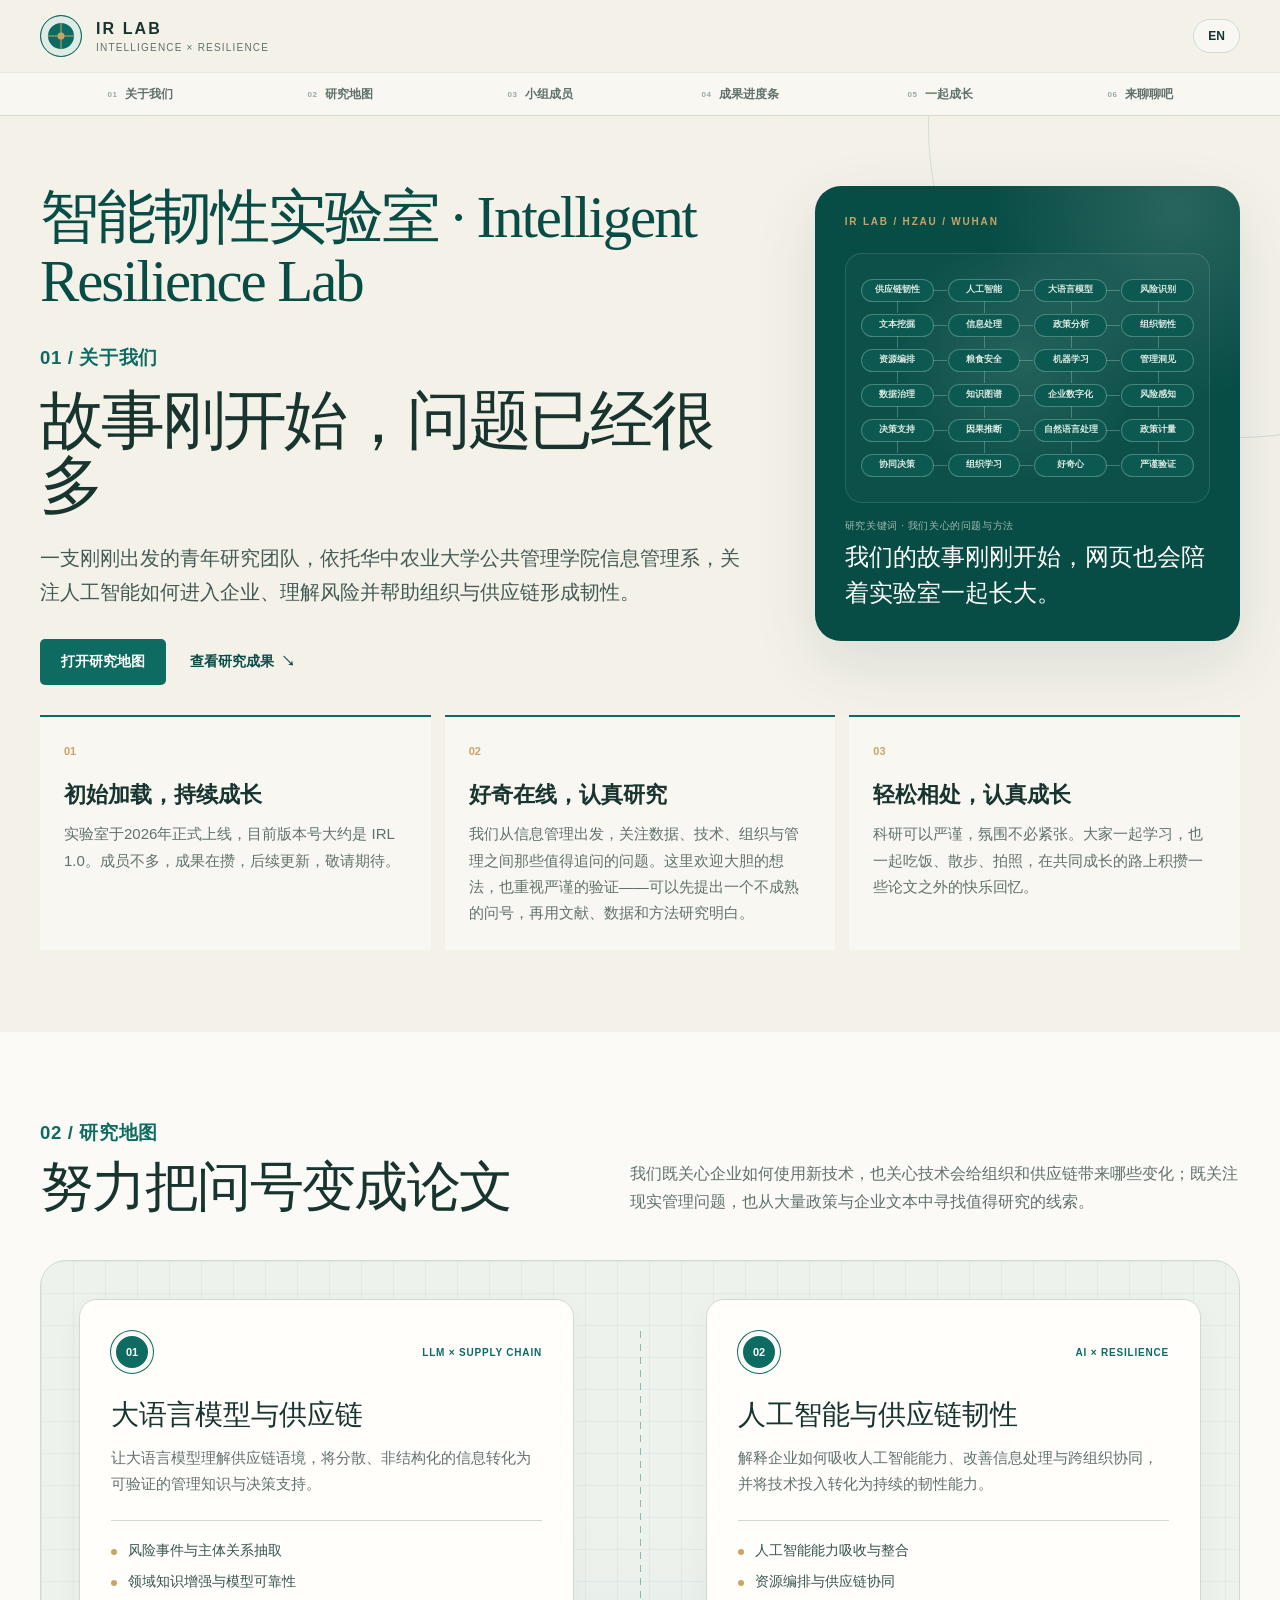
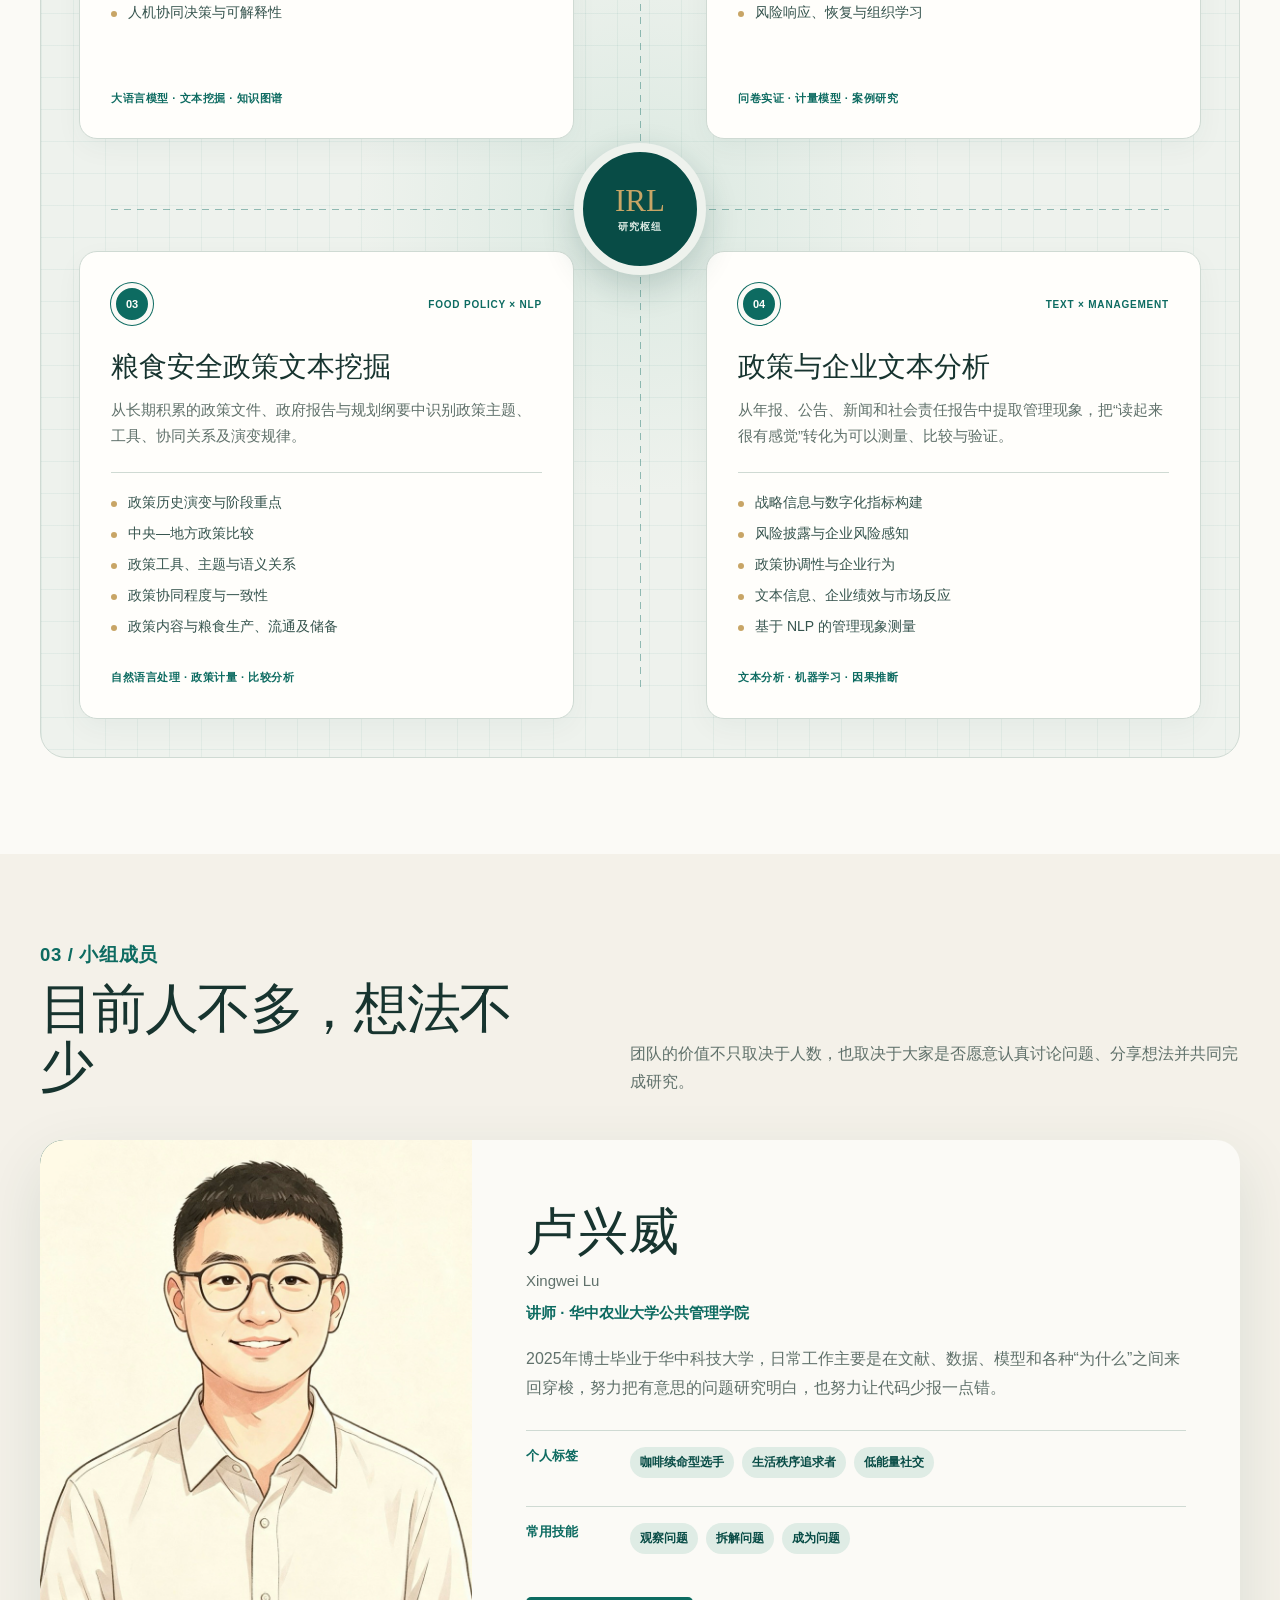
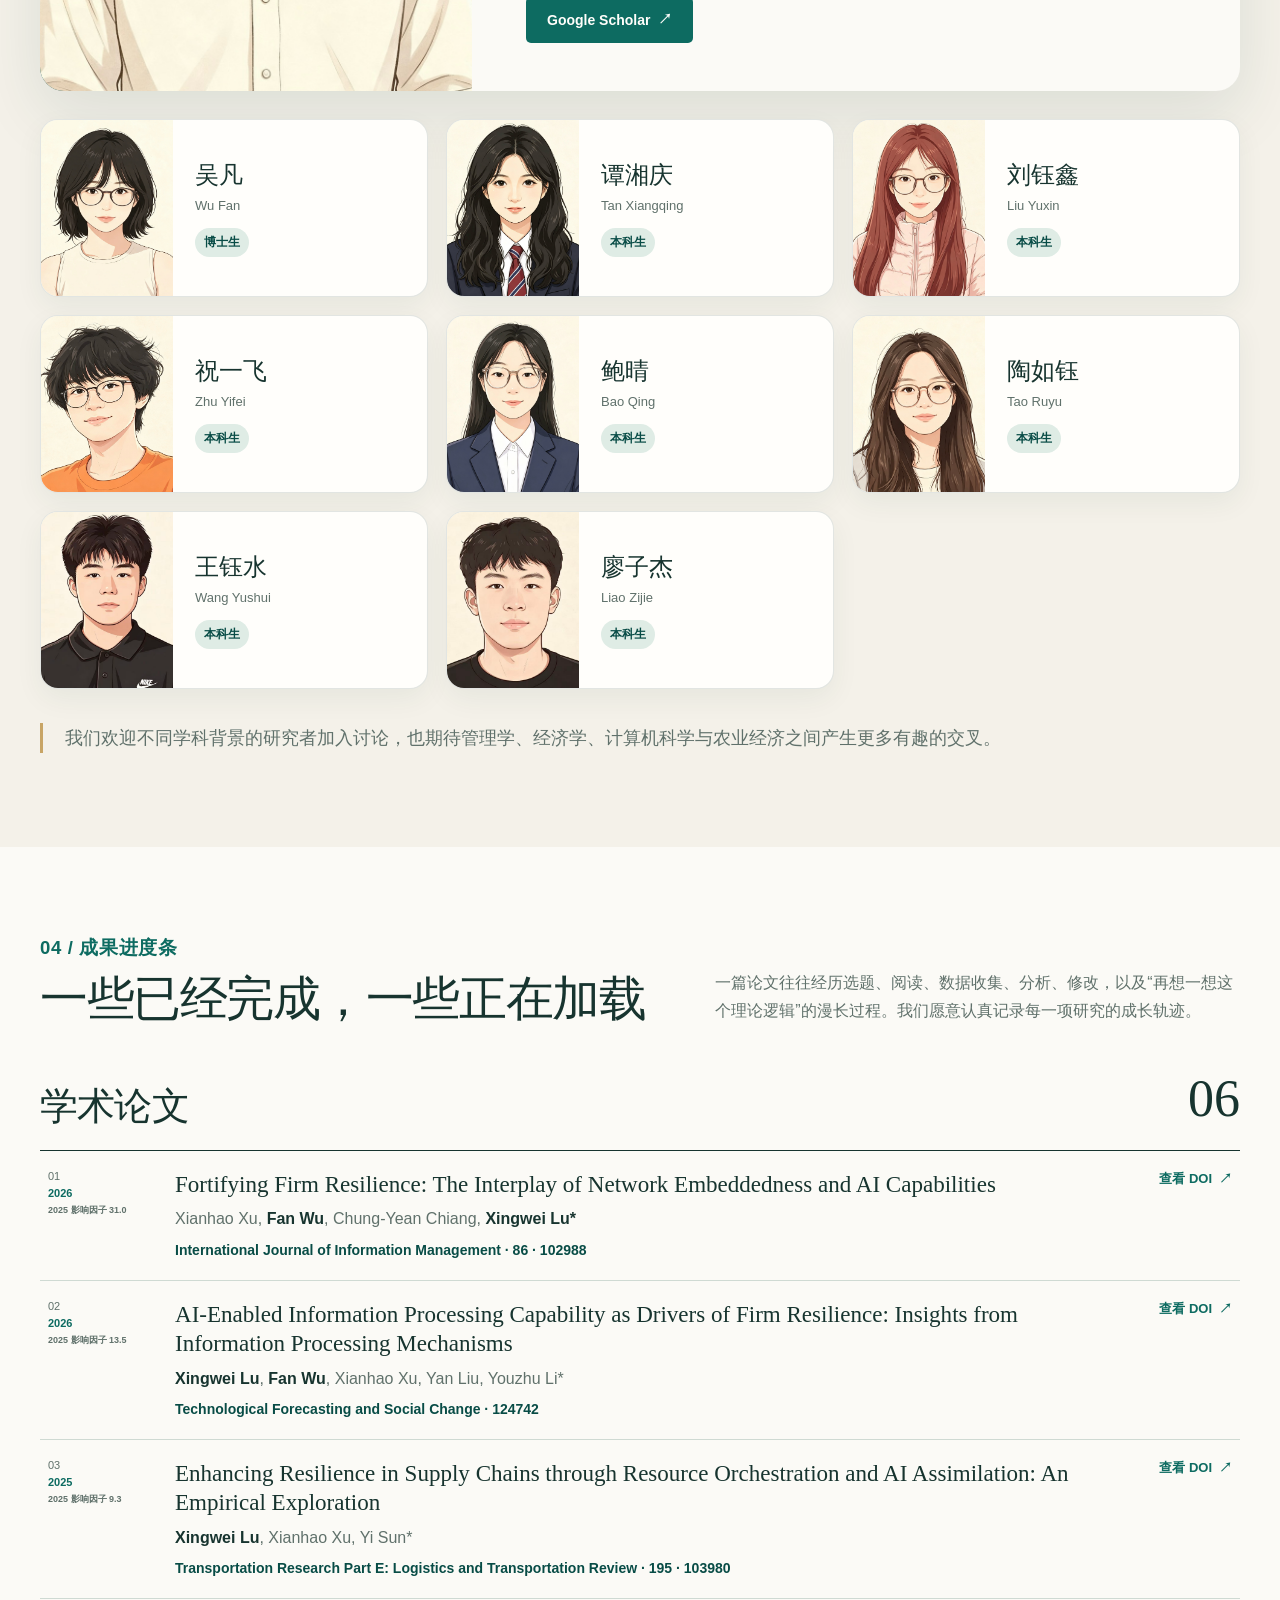
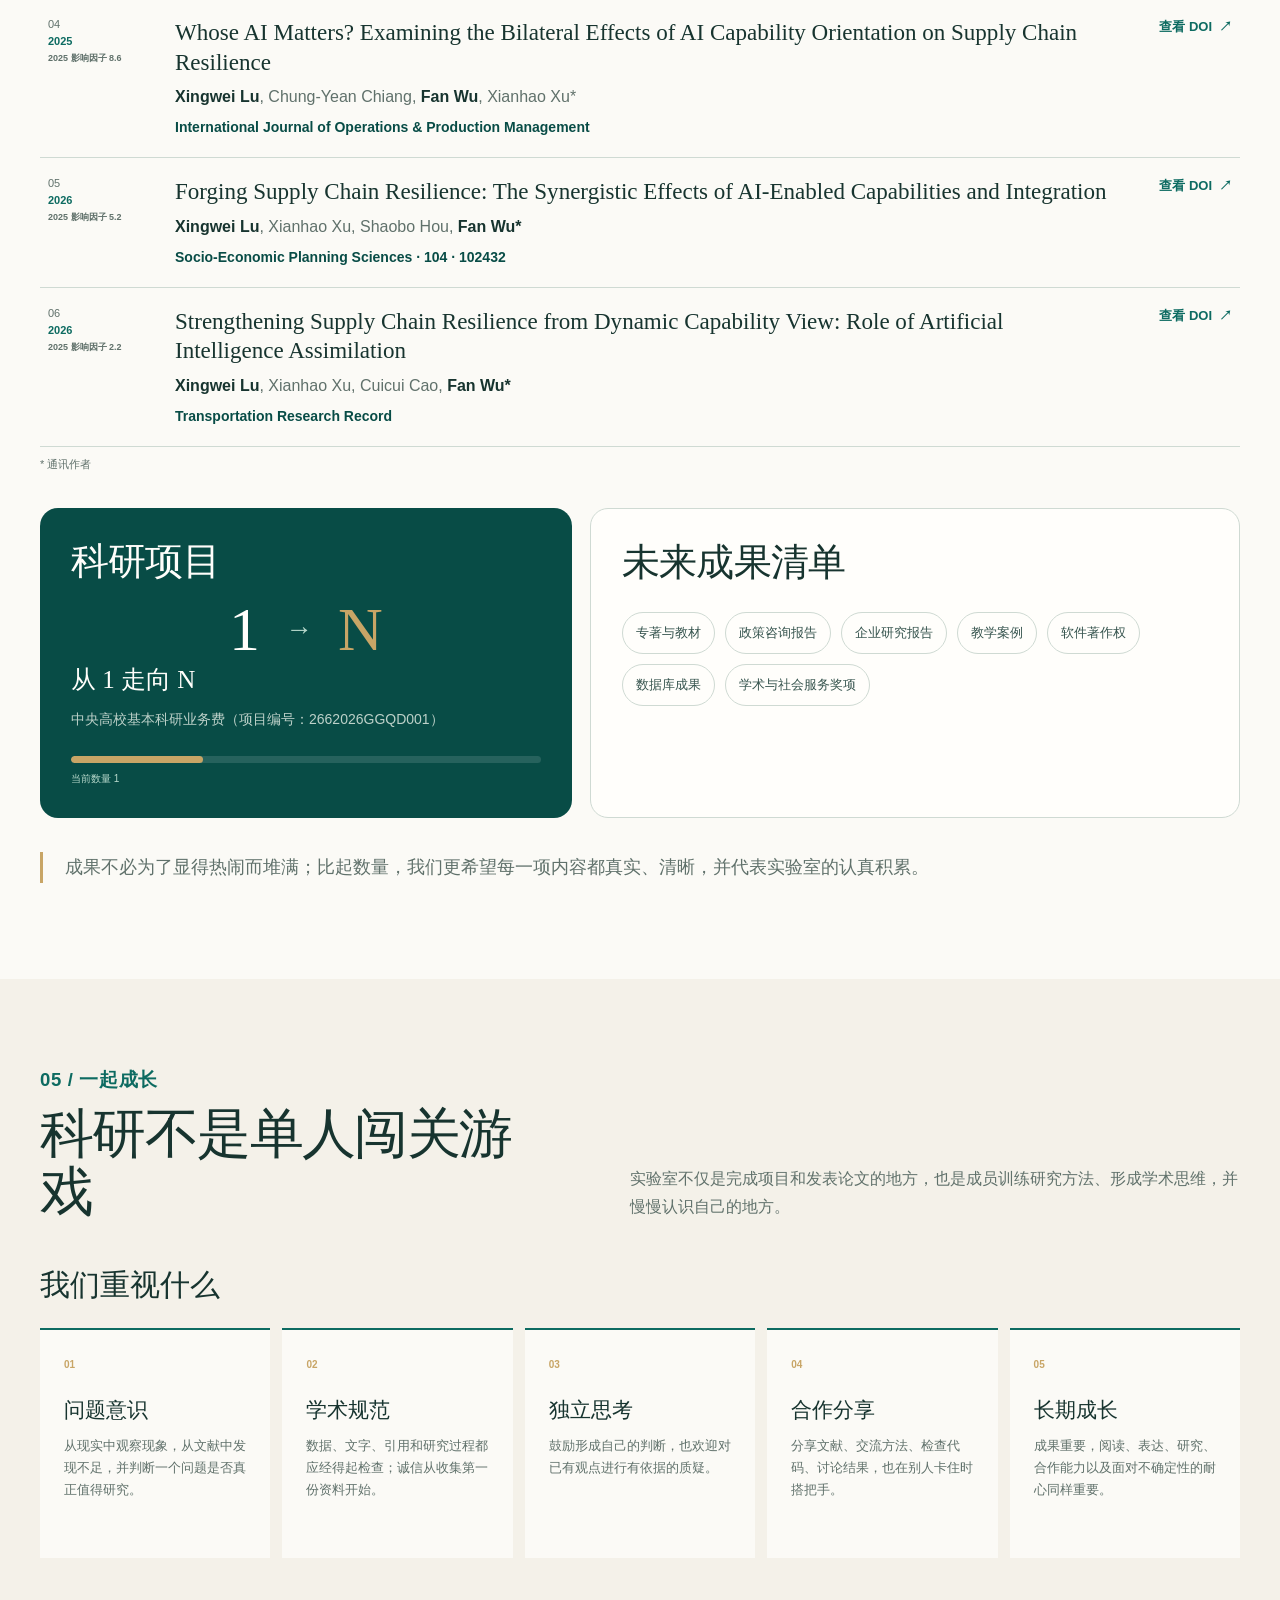
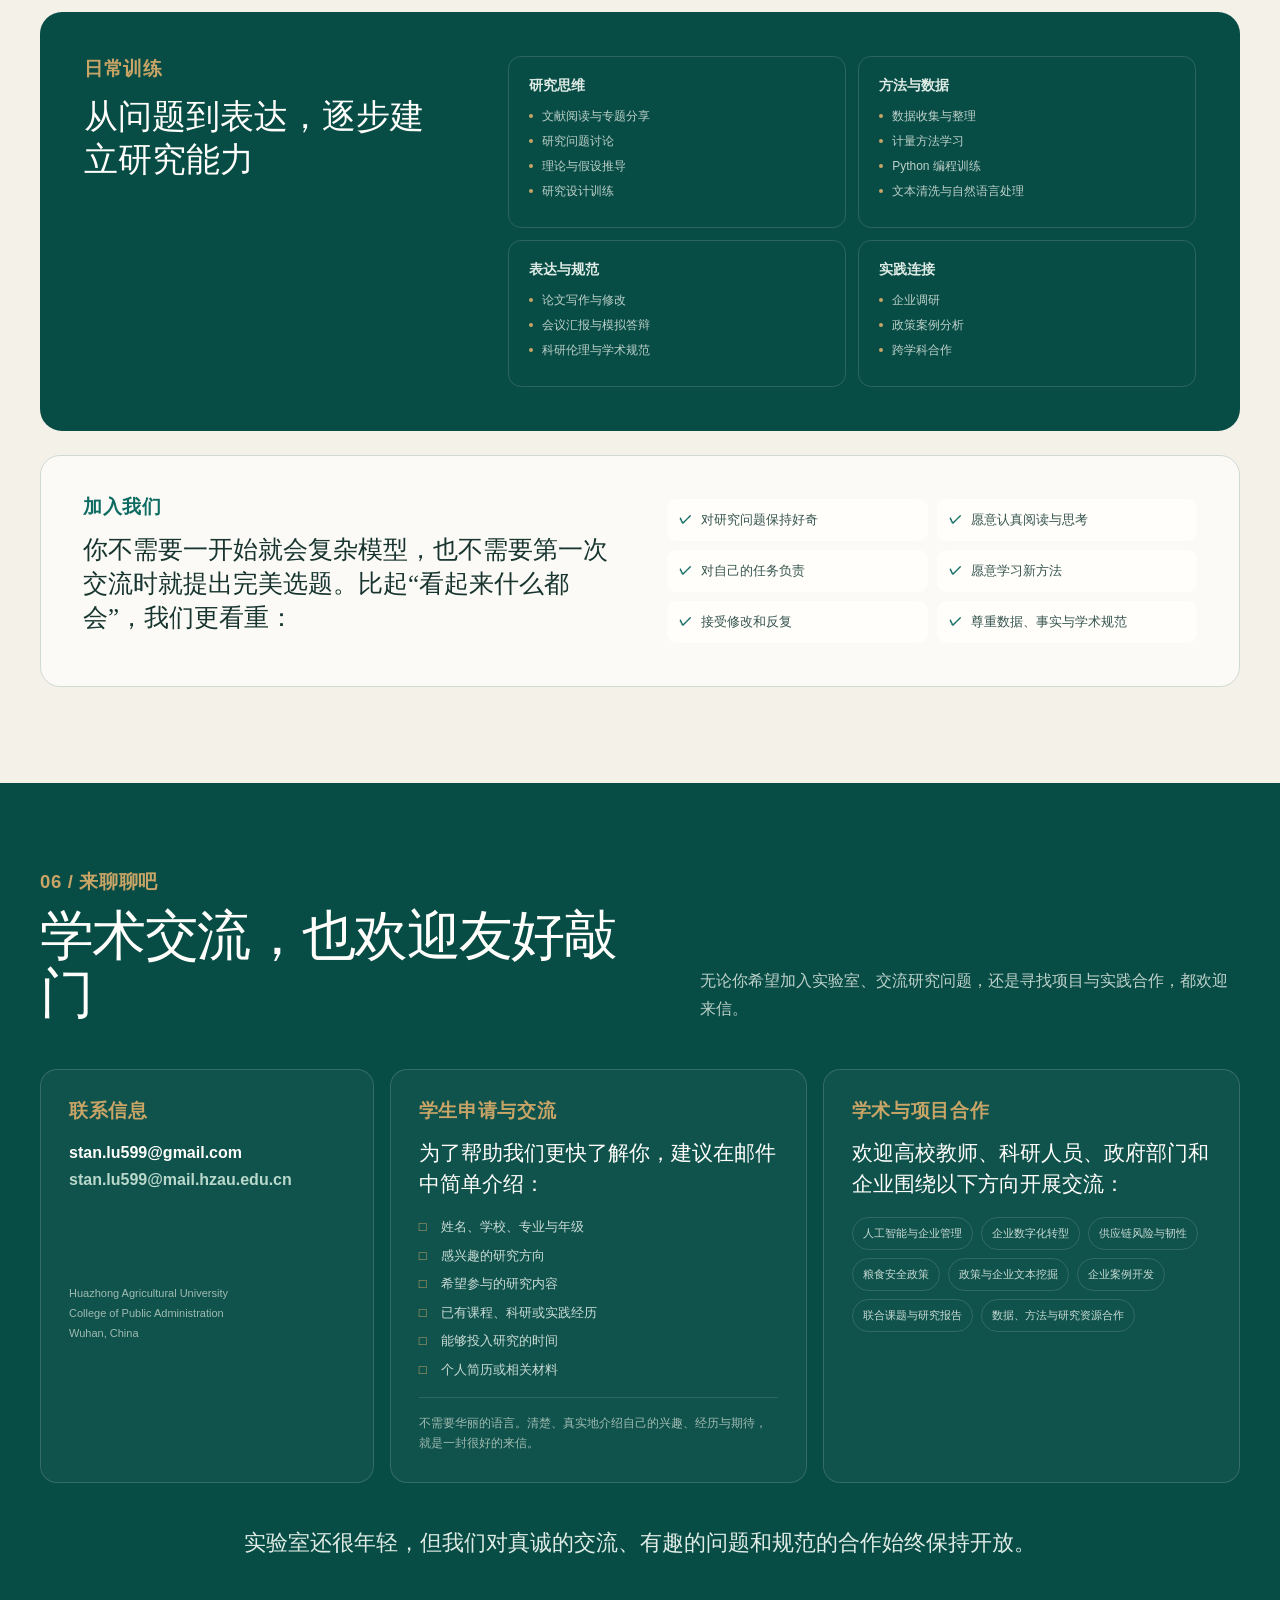
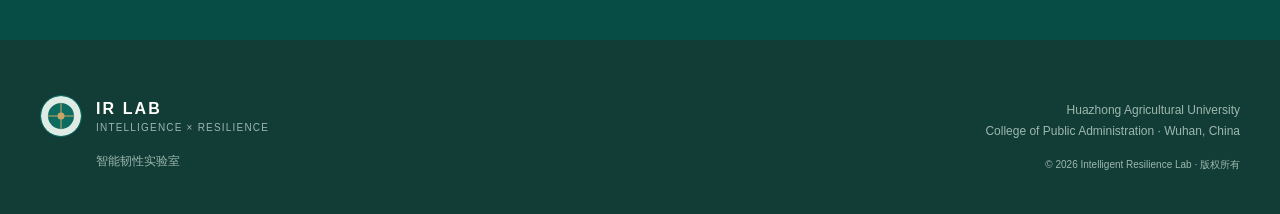
==== commit 62f778df: "新增成员：王钰水、廖子杰" ====
--- a/index.html
+++ b/index.html
@@ -1,2 +1,2 @@
-<!DOCTYPE html><html lang="zh-CN"><head><meta charSet="utf-8"/><meta name="viewport" content="width=device-width, initial-scale=1"/><link rel="preload" href="/members/lu-xingwei.jpg" as="image"/><link rel="preload" href="/members/wu-fan.jpg" as="image"/><link rel="preload" href="/members/tan-xiangqing.jpg" as="image"/><link rel="preload" href="/members/liu-yuxin.jpg" as="image"/><link rel="preload" href="/members/zhu-yifei.jpg" as="image"/><link rel="preload" href="/members/bao-qing.jpg" as="image"/><link rel="preload" href="/members/tao-ruyu.jpg" as="image"/><link rel="stylesheet" href="/assets/index-ChxVyVna.css" data-rsc-css-href="/assets/index-ChxVyVna.css" data-precedence="vite-rsc/importer-resources"/><link rel="modulepreload" href="/assets/layout-segment-context-DiFcBsO_.js" crossorigin=""/><link rel="modulepreload" href="/assets/rolldown-runtime-S-ySWqyJ.js" crossorigin=""/><link rel="modulepreload" href="/assets/index-C8OXU5Rc.js" crossorigin=""/><link rel="modulepreload" href="/assets/framework-XU8gKkFC.js" crossorigin=""/><title>智能韧性实验室 | Intelligent Resilience Lab</title><meta name="description" content="华中农业大学智能韧性实验室，关注大语言模型、人工智能与供应链韧性、粮食安全政策及政策与企业文本分析。"/><meta property="og:title" content="Intelligent Resilience Lab"/><meta property="og:description" content="Research on AI, supply-chain resilience, food-security policy, and text analytics."/><meta property="og:type" content="website"/><meta property="og:image" content="http://localhost:3000/og.png"/><meta property="og:image:width" content="1536"/><meta property="og:image:height" content="1024"/><meta property="og:image:alt" content="Intelligent Resilience Lab — Intelligence for resilient supply chains"/><meta name="twitter:card" content="summary_large_image"/><meta name="twitter:title" content="Intelligent Resilience Lab"/><meta name="twitter:description" content="Research on AI, supply-chain resilience, food-security policy, and text analytics."/><meta name="twitter:image" content="http://localhost:3000/og.png"/><link rel="shortcut icon" href="/favicon.svg"/><link rel="icon" href="/favicon.svg"/><script>self.__VINEXT_RSC_PARAMS__={}</script><script>self.__VINEXT_RSC_NAV__={"pathname":"/","searchParams":[]}</script><link rel="modulepreload" href="/assets/index-C8OXU5Rc.js" />
-</head><body><div class="siteShell" lang="zh-CN"><header class="siteHeader"><div class="container headerTop"><a href="/zh" aria-label="Intelligent Resilience Lab home"><span class="brand"><span class="brandMark" aria-hidden="true"><i></i></span><span><strong>IR LAB</strong><small>Intelligence × Resilience</small></span></span></a><a class="languageSwitch" href="/en" hrefLang="en">EN</a></div><nav class="sectionNav" aria-label="板块导航"><div class="container sectionNavInner"><a href="#about"><span>01</span>关于我们</a><a href="#research"><span>02</span>研究地图</a><a href="#people"><span>03</span>小组成员</a><a href="#progress"><span>04</span>成果进度条</a><a href="#growth"><span>05</span>一起成长</a><a href="#contact"><span>06</span>来聊聊吧</a></div></nav></header><main><section class="aboutHero" id="about"><div class="container"><div class="heroGrid"><div class="heroCopy"><p class="groupName">智能韧性实验室 · Intelligent Resilience Lab</p><p class="sectionKicker">01 / 关于我们</p><h1>故事刚开始，问题已经很多</h1><p class="heroLead">一支刚刚出发的青年研究团队，依托华中农业大学公共管理学院信息管理系，关注人工智能如何进入企业、理解风险并帮助组织与供应链形成韧性。</p><div class="heroActions"><a class="primaryButton" href="#research">打开研究地图</a><a class="textLink" href="#progress">查看研究成果<span aria-hidden="true">↘</span></a></div></div><aside class="snapshotCard"><p class="snapshotLabel">IR LAB / HZAU / WUHAN</p><div class="researchWordCloud" aria-label="研究关键词 · 我们关心的问题与方法"><span>供应链韧性</span><span>人工智能</span><span>大语言模型</span><span>风险识别</span><span>文本挖掘</span><span>信息处理</span><span>政策分析</span><span>组织韧性</span><span>资源编排</span><span>粮食安全</span><span>机器学习</span><span>管理洞见</span><span>数据治理</span><span>知识图谱</span><span>企业数字化</span><span>风险感知</span><span>决策支持</span><span>因果推断</span><span>自然语言处理</span><span>政策计量</span><span>协同决策</span><span>组织学习</span><span>好奇心</span><span>严谨验证</span></div><small class="wordCloudLabel">研究关键词 · 我们关心的问题与方法</small><blockquote>我们的故事刚刚开始，网页也会陪着实验室一起长大。</blockquote></aside></div><div class="aboutNarrative"><article><span>01</span><strong>初始加载，持续成长</strong><p>实验室于2026年正式上线，目前版本号大约是 IRL 1.0。成员不多，成果在攒，后续更新，敬请期待。</p></article><article><span>02</span><strong>好奇在线，认真研究</strong><p>我们从信息管理出发，关注数据、技术、组织与管理之间那些值得追问的问题。这里欢迎大胆的想法，也重视严谨的验证——可以先提出一个不成熟的问号，再用文献、数据和方法研究明白。</p></article><article><span>03</span><strong>轻松相处，认真成长</strong><p>科研可以严谨，氛围不必紧张。大家一起学习，也一起吃饭、散步、拍照，在共同成长的路上积攒一些论文之外的快乐回忆。</p></article></div></div></section><section class="researchSection" id="research"><div class="container"><div class="sectionHead"><div><p class="sectionKicker">02 / 研究地图</p><h2>努力把问号变成论文</h2></div><p>我们既关心企业如何使用新技术，也关心技术会给组织和供应链带来哪些变化；既关注现实管理问题，也从大量政策与企业文本中寻找值得研究的线索。</p></div><div class="researchMap"><div class="mapCore" aria-hidden="true"><span>IRL</span><strong>研究枢纽</strong></div><div class="researchGrid"><article class="mapNode node1"><div class="researchCardHead"><span>01</span><small>LLM × Supply Chain</small></div><h3>大语言模型与供应链</h3><p>让大语言模型理解供应链语境，将分散、非结构化的信息转化为可验证的管理知识与决策支持。</p><ul><li>风险事件与主体关系抽取</li><li>领域知识增强与模型可靠性</li><li>人机协同决策与可解释性</li></ul><strong class="methodLine">大语言模型 · 文本挖掘 · 知识图谱</strong></article><article class="mapNode node2"><div class="researchCardHead"><span>02</span><small>AI × Resilience</small></div><h3>人工智能与供应链韧性</h3><p>解释企业如何吸收人工智能能力、改善信息处理与跨组织协同，并将技术投入转化为持续的韧性能力。</p><ul><li>人工智能能力吸收与整合</li><li>资源编排与供应链协同</li><li>风险响应、恢复与组织学习</li></ul><strong class="methodLine">问卷实证 · 计量模型 · 案例研究</strong></article><article class="mapNode node3"><div class="researchCardHead"><span>03</span><small>Food Policy × NLP</small></div><h3>粮食安全政策文本挖掘</h3><p>从长期积累的政策文件、政府报告与规划纲要中识别政策主题、工具、协同关系及演变规律。</p><ul><li>政策历史演变与阶段重点</li><li>中央—地方政策比较</li><li>政策工具、主题与语义关系</li><li>政策协同程度与一致性</li><li>政策内容与粮食生产、流通及储备</li></ul><strong class="methodLine">自然语言处理 · 政策计量 · 比较分析</strong></article><article class="mapNode node4"><div class="researchCardHead"><span>04</span><small>Text × Management</small></div><h3>政策与企业文本分析</h3><p>从年报、公告、新闻和社会责任报告中提取管理现象，把“读起来很有感觉”转化为可以测量、比较与验证。</p><ul><li>战略信息与数字化指标构建</li><li>风险披露与企业风险感知</li><li>政策协调性与企业行为</li><li>文本信息、企业绩效与市场反应</li><li>基于 NLP 的管理现象测量</li></ul><strong class="methodLine">文本分析 · 机器学习 · 因果推断</strong></article></div></div></div></section><section class="peopleSection" id="people"><div class="container"><div class="sectionHead"><div><p class="sectionKicker">03 / 小组成员</p><h2>目前人不多，想法不少</h2></div><p>团队的价值不只取决于人数，也取决于大家是否愿意认真讨论问题、分享想法并共同完成研究。</p></div><div class="piCard"><div class="profileVisual"><img src="/members/lu-xingwei.jpg" alt="卢兴威职业照"/></div><div class="piContent"><h3>卢兴威</h3><p class="piEnglish">Xingwei Lu</p><p class="piRole">讲师 · 华中农业大学公共管理学院</p><p class="piBio">2025年博士毕业于华中科技大学，日常工作主要是在文献、数据、模型和各种“为什么”之间来回穿梭，努力把有意思的问题研究明白，也努力让代码少报一点错。</p><div class="profileDetails"><div><strong>个人标签</strong><p><span>咖啡续命型选手</span><span>生活秩序追求者</span><span>低能量社交</span></p></div><div><strong>常用技能</strong><p><span>观察问题</span><span>拆解问题</span><span>成为问题</span></p></div></div><a class="primaryButton" href="https://scholar.google.com/citations?user=hsKdeJEAAAAJ&amp;hl=zh-CN" target="_blank" rel="noreferrer">Google Scholar<span aria-hidden="true">↗</span></a></div></div><div class="memberGrid"><article class="memberCard"><img src="/members/wu-fan.jpg" alt="吴凡的卡通头像"/><div><h3>吴凡</h3><p>Wu Fan</p><span>博士生</span></div></article><article class="memberCard"><img src="/members/tan-xiangqing.jpg" alt="谭湘庆的卡通头像"/><div><h3>谭湘庆</h3><p>Tan Xiangqing</p><span>本科生</span></div></article><article class="memberCard"><img src="/members/liu-yuxin.jpg" alt="刘钰鑫的卡通头像"/><div><h3>刘钰鑫</h3><p>Liu Yuxin</p><span>本科生</span></div></article><article class="memberCard"><img src="/members/zhu-yifei.jpg" alt="祝一飞的卡通头像"/><div><h3>祝一飞</h3><p>Zhu Yifei</p><span>本科生</span></div></article><article class="memberCard"><img src="/members/bao-qing.jpg" alt="鲍晴的卡通头像"/><div><h3>鲍晴</h3><p>Bao Qing</p><span>本科生</span></div></article><article class="memberCard"><img src="/members/tao-ruyu.jpg" alt="陶如钰的卡通头像"/><div><h3>陶如钰</h3><p>Tao Ruyu</p><span>本科生</span></div></article></div><p class="sectionClosing">我们欢迎不同学科背景的研究者加入讨论，也期待管理学、经济学、计算机科学与农业经济之间产生更多有趣的交叉。</p></div></section><section class="progressSection" id="progress"><div class="container"><div class="sectionHead"><div><p class="sectionKicker">04 / 成果进度条</p><h2>一些已经完成，一些正在加载</h2></div><p>一篇论文往往经历选题、阅读、数据收集、分析、修改，以及“再想一想这个理论逻辑”的漫长过程。我们愿意认真记录每一项研究的成长轨迹。</p></div><div class="outcomeHead"><h3 class="outcomeTitle">学术论文</h3><strong>06</strong></div><div class="publicationList"><article><div class="paperIndex"><span>01</span><strong>2026</strong><em>2025 影响因子<!-- --> <!-- -->31.0</em></div><div class="paperBody"><h3>Fortifying Firm Resilience: The Interplay of Network Embeddedness and AI Capabilities</h3><p class="paperAuthors"><span>Xianhao Xu<!-- -->, </span><span><strong>Fan Wu</strong>, </span><span>Chung-Yean Chiang<!-- -->, </span><span><strong>Xingwei Lu*</strong></span></p><p class="journal">International Journal of Information Management<!-- --> · 86<!-- --> · 102988</p></div><a class="doiLink" href="https://doi.org/10.1016/j.ijinfomgt.2025.102988" target="_blank" rel="noreferrer">查看 DOI<span aria-hidden="true">↗</span></a></article><article><div class="paperIndex"><span>02</span><strong>2026</strong><em>2025 影响因子<!-- --> <!-- -->13.5</em></div><div class="paperBody"><h3>AI-Enabled Information Processing Capability as Drivers of Firm Resilience: Insights from Information Processing Mechanisms</h3><p class="paperAuthors"><span><strong>Xingwei Lu</strong>, </span><span><strong>Fan Wu</strong>, </span><span>Xianhao Xu<!-- -->, </span><span>Yan Liu<!-- -->, </span><span>Youzhu Li*</span></p><p class="journal">Technological Forecasting and Social Change<!-- --> · 124742</p></div><a class="doiLink" href="https://doi.org/10.1016/j.techfore.2026.124742" target="_blank" rel="noreferrer">查看 DOI<span aria-hidden="true">↗</span></a></article><article><div class="paperIndex"><span>03</span><strong>2025</strong><em>2025 影响因子<!-- --> <!-- -->9.3</em></div><div class="paperBody"><h3>Enhancing Resilience in Supply Chains through Resource Orchestration and AI Assimilation: An Empirical Exploration</h3><p class="paperAuthors"><span><strong>Xingwei Lu</strong>, </span><span>Xianhao Xu<!-- -->, </span><span>Yi Sun*</span></p><p class="journal">Transportation Research Part E: Logistics and Transportation Review<!-- --> · 195<!-- --> · 103980</p></div><a class="doiLink" href="https://doi.org/10.1016/j.tre.2025.103980" target="_blank" rel="noreferrer">查看 DOI<span aria-hidden="true">↗</span></a></article><article><div class="paperIndex"><span>04</span><strong>2025</strong><em>2025 影响因子<!-- --> <!-- -->8.6</em></div><div class="paperBody"><h3>Whose AI Matters? Examining the Bilateral Effects of AI Capability Orientation on Supply Chain Resilience</h3><p class="paperAuthors"><span><strong>Xingwei Lu</strong>, </span><span>Chung-Yean Chiang<!-- -->, </span><span><strong>Fan Wu</strong>, </span><span>Xianhao Xu*</span></p><p class="journal">International Journal of Operations &amp; Production Management</p></div><a class="doiLink" href="https://doi.org/10.1108/IJOPM-09-2024-0790" target="_blank" rel="noreferrer">查看 DOI<span aria-hidden="true">↗</span></a></article><article><div class="paperIndex"><span>05</span><strong>2026</strong><em>2025 影响因子<!-- --> <!-- -->5.2</em></div><div class="paperBody"><h3>Forging Supply Chain Resilience: The Synergistic Effects of AI-Enabled Capabilities and Integration</h3><p class="paperAuthors"><span><strong>Xingwei Lu</strong>, </span><span>Xianhao Xu<!-- -->, </span><span>Shaobo Hou<!-- -->, </span><span><strong>Fan Wu*</strong></span></p><p class="journal">Socio-Economic Planning Sciences<!-- --> · 104<!-- --> · 102432</p></div><a class="doiLink" href="https://doi.org/10.1016/j.seps.2026.102432" target="_blank" rel="noreferrer">查看 DOI<span aria-hidden="true">↗</span></a></article><article><div class="paperIndex"><span>06</span><strong>2026</strong><em>2025 影响因子<!-- --> <!-- -->2.2</em></div><div class="paperBody"><h3>Strengthening Supply Chain Resilience from Dynamic Capability View: Role of Artificial Intelligence Assimilation</h3><p class="paperAuthors"><span><strong>Xingwei Lu</strong>, </span><span>Xianhao Xu<!-- -->, </span><span>Cuicui Cao<!-- -->, </span><span><strong>Fan Wu*</strong></span></p><p class="journal">Transportation Research Record</p></div><a class="doiLink" href="https://doi.org/10.1177/03611981261436639" target="_blank" rel="noreferrer">查看 DOI<span aria-hidden="true">↗</span></a></article></div><p class="correspondingNote">* 通讯作者</p><div class="progressDashboard"><article class="projectCard"><h3 class="outcomeTitle">科研项目</h3><div class="projectNumber"><strong>1</strong><span>→</span><em>N</em></div><h4>从 1 走向 N</h4><p>中央高校基本科研业务费（项目编号：2662026GGQD001）</p><div class="projectMeter"><i></i></div><small>当前数量 1</small></article><article class="futureCard"><h3 class="outcomeTitle">未来成果清单</h3><div class="futureTags"><span>专著与教材</span><span>政策咨询报告</span><span>企业研究报告</span><span>教学案例</span><span>软件著作权</span><span>数据库成果</span><span>学术与社会服务奖项</span></div></article></div><p class="sectionClosing">成果不必为了显得热闹而堆满；比起数量，我们更希望每一项内容都真实、清晰，并代表实验室的认真积累。</p></div></section><section class="growthSection" id="growth"><div class="container"><div class="sectionHead"><div><p class="sectionKicker">05 / 一起成长</p><h2>科研不是单人闯关游戏</h2></div><p>实验室不仅是完成项目和发表论文的地方，也是成员训练研究方法、形成学术思维，并慢慢认识自己的地方。</p></div><h3 class="subsectionTitle">我们重视什么</h3><div class="valuesGrid"><article><span>01</span><h4>问题意识</h4><p>从现实中观察现象，从文献中发现不足，并判断一个问题是否真正值得研究。</p></article><article><span>02</span><h4>学术规范</h4><p>数据、文字、引用和研究过程都应经得起检查；诚信从收集第一份资料开始。</p></article><article><span>03</span><h4>独立思考</h4><p>鼓励形成自己的判断，也欢迎对已有观点进行有依据的质疑。</p></article><article><span>04</span><h4>合作分享</h4><p>分享文献、交流方法、检查代码、讨论结果，也在别人卡住时搭把手。</p></article><article><span>05</span><h4>长期成长</h4><p>成果重要，阅读、表达、研究、合作能力以及面对不确定性的耐心同样重要。</p></article></div><div class="trainingBlock"><div><p class="sectionKicker">日常训练</p><h3>从问题到表达，逐步建立研究能力</h3></div><div class="trainingGrid"><article><h4>研究思维</h4><ul><li>文献阅读与专题分享</li><li>研究问题讨论</li><li>理论与假设推导</li><li>研究设计训练</li></ul></article><article><h4>方法与数据</h4><ul><li>数据收集与整理</li><li>计量方法学习</li><li>Python 编程训练</li><li>文本清洗与自然语言处理</li></ul></article><article><h4>表达与规范</h4><ul><li>论文写作与修改</li><li>会议汇报与模拟答辩</li><li>科研伦理与学术规范</li></ul></article><article><h4>实践连接</h4><ul><li>企业调研</li><li>政策案例分析</li><li>跨学科合作</li></ul></article></div></div><div class="joinPanel"><div><p class="sectionKicker">加入我们</p><h3>你不需要一开始就会复杂模型，也不需要第一次交流时就提出完美选题。比起“看起来什么都会”，我们更看重：</h3></div><div class="qualityList"><span>对研究问题保持好奇</span><span>愿意认真阅读与思考</span><span>对自己的任务负责</span><span>愿意学习新方法</span><span>接受修改和反复</span><span>尊重数据、事实与学术规范</span></div></div></div></section><section class="contactSection" id="contact"><div class="container"><div class="sectionHead contactIntro"><div><p class="sectionKicker">06 / 来聊聊吧</p><h2>学术交流，也欢迎友好敲门</h2></div><p>无论你希望加入实验室、交流研究问题，还是寻找项目与实践合作，都欢迎来信。</p></div><div class="contactGrid"><article class="emailCard"><p class="sectionKicker">联系信息</p><a href="mailto:stan.lu599@gmail.com">stan.lu599@gmail.com</a><a href="mailto:stan.lu599@mail.hzau.edu.cn">stan.lu599@mail.hzau.edu.cn</a><small>Huazhong Agricultural University<br/>College of Public Administration<br/>Wuhan, China</small></article><article><p class="sectionKicker">学生申请与交流</p><h3>为了帮助我们更快了解你，建议在邮件中简单介绍：</h3><ul class="checkList"><li>姓名、学校、专业与年级</li><li>感兴趣的研究方向</li><li>希望参与的研究内容</li><li>已有课程、科研或实践经历</li><li>能够投入研究的时间</li><li>个人简历或相关材料</li></ul><p class="contactNote">不需要华丽的语言。清楚、真实地介绍自己的兴趣、经历与期待，就是一封很好的来信。</p></article><article><p class="sectionKicker">学术与项目合作</p><h3>欢迎高校教师、科研人员、政府部门和企业围绕以下方向开展交流：</h3><div class="collaborationTags"><span>人工智能与企业管理</span><span>企业数字化转型</span><span>供应链风险与韧性</span><span>粮食安全政策</span><span>政策与企业文本挖掘</span><span>企业案例开发</span><span>联合课题与研究报告</span><span>数据、方法与研究资源合作</span></div></article></div><blockquote class="contactClosing">实验室还很年轻，但我们对真诚的交流、有趣的问题和规范的合作始终保持开放。</blockquote></div></section></main><footer><div class="container footerGrid"><div><span class="brand"><span class="brandMark" aria-hidden="true"><i></i></span><span><strong>IR LAB</strong><small>Intelligence × Resilience</small></span></span><p>智能韧性实验室</p></div><div><p>Huazhong Agricultural University<br/>College of Public Administration · Wuhan, China</p><small>© <!-- -->2026<!-- --> Intelligent Resilience Lab · <!-- -->版权所有</small></div></div></footer></div><script id="_R_">import("/assets/index-C8OXU5Rc.js")</script></body></html><script>self.__VINEXT_RSC_CHUNKS__=self.__VINEXT_RSC_CHUNKS__||[];self.__VINEXT_RSC_CHUNKS__.push("2:I[\"8a1c26e77cc3\",[],\"Children\",1]\n3:I[\"e562e7309659\",[],\"LayoutSegmentProvider\",1]\n4:I[\"8a1c26e77cc3\",[],\"Slot\",1]\n5:I[\"d041429ec63f\",[],\"RedirectBoundary\",1]\n:HL[\"/assets/index-ChxVyVna.css\",\"style\"]\n")</script><script>self.__VINEXT_RSC_CHUNKS__=self.__VINEXT_RSC_CHUNKS__||[];self.__VINEXT_RSC_CHUNKS__.push("0:{\"__route\":\"route:/\",\"__interceptionContext\":null,\"__layoutIds\":[\"layout:/\"],\"__rootLayout\":\"/\",\"page:/\":\"$L1\",\"layout:/\":[[[[\"$\",\"link\",\"css:/assets/index-ChxVyVna.css\",{\"rel\":\"stylesheet\",\"precedence\":\"vite-rsc/importer-resources\",\"href\":\"/assets/index-ChxVyVna.css\",\"data-rsc-css-href\":\"/assets/index-ChxVyVna.css\"}],\"$undefined\"],[\"$\",\"html\",null,{\"lang\":\"zh-CN\",\"children\":[\"$\",\"body\",null,{\"children\":[\"$\",\"$L2\",null,{}]}]}]],null],\"route:/\":[[[\"$\",\"meta\",null,{\"charSet\":\"utf-8\"}],[[\"$\",\"title\",\"0\",{\"children\":\"智能韧性实验室 | Intelligent Resilience Lab\"}],[\"$\",\"meta\",\"1\",{\"name\":\"description\",\"content\":\"华中农业大学智能韧性实验室，关注大语言模型、人工智能与供应链韧性、粮食安全政策及政策与企业文本分析。\"}],[\"$\",\"meta\",\"2\",{\"property\":\"og:title\",\"content\":\"Intelligent Resilience Lab\"}],[\"$\",\"meta\",\"3\",{\"property\":\"og:description\",\"content\":\"Research on AI, supply-chain resilience, food-security policy, and text analytics.\"}],[\"$\",\"meta\",\"4\",{\"property\":\"og:type\",\"content\":\"website\"}],[\"$\",\"meta\",\"5\",{\"property\":\"og:image\",\"content\":\"http://localhost:3000/og.png\"}],[\"$\",\"meta\",\"6\",{\"property\":\"og:image:width\",\"content\":\"1536\"}],[\"$\",\"meta\",\"7\",{\"property\":\"og:image:height\",\"content\":\"1024\"}],[\"$\",\"meta\",\"8\",{\"property\":\"og:image:alt\",\"content\":\"Intelligent Resilience Lab — Intelligence for resilient supply chains\"}],[\"$\",\"meta\",\"9\",{\"name\":\"twitter:card\",\"content\":\"summary_large_image\"}],[\"$\",\"meta\",\"10\",{\"name\":\"twitter:title\",\"content\":\"Intelligent Resilience Lab\"}],[\"$\",\"meta\",\"11\",{\"name\":\"twitter:description\",\"content\":\"Research on AI, supply-chain resilience, food-security policy, and text analytics.\"}],[\"$\",\"meta\",\"12\",{\"name\":\"twitter:image\",\"content\":\"http://localhost:3000/og.png\"}],[\"$\",\"link\",\"13\",{\"rel\":\"shortcut icon\",\"href\":\"/favicon.svg\"}],[\"$\",\"link\",\"14\",{\"rel\":\"icon\",\"href\":\"/favicon.svg\"}]],[[\"$\",\"meta\",\"0\",{\"name\":\"viewport\",\"content\":\"width=device-width, initial-scale=1\"}]]],[\"$\",\"$L3\",null,{\"segmentMap\":{\"children\":[]},\"children\":[\"$\",\"$L4\",null,{\"id\":\"layout:/\",\"parallelSlots\":\"$undefined\",\"children\":[\"$\",\"$L5\",null,{\"children\":[\"$\",\"$L3\",null,{\"segmentMap\":{\"children\":[]},\"children\":[\"$\",\"$L4\",null,{\"id\":\"page:/\"}]}]}]}]}]],\"__layoutFlags\":{\"layout:/\":\"s\"},\"__artifactCompatibility\":{\"schemaVersion\":1,\"graphVersion\":\"app-route-graph:4uhn5s1wvoptc\",\"deploymentVersion\":\"5c720f1b-da37-4e79-a8aa-669cbd7974f6\",\"appElementsSchemaVersion\":1,\"rscPayloadSchemaVersion\":1,\"rootBoundaryId\":\"/\",\"renderEpoch\":null}}\n")</script><script>self.__VINEXT_RSC_CHUNKS__=self.__VINEXT_RSC_CHUNKS__||[];self.__VINEXT_RSC_CHUNKS__.push("1:[\"$\",\"div\",null,{\"className\":\"siteShell\",\"lang\":\"zh-CN\",\"children\":[[\"$\",\"header\",null,{\"className\":\"siteHeader\",\"children\":[[\"$\",\"div\",null,{\"className\":\"container headerTop\",\"children\":[[\"$\",\"a\",null,{\"href\":\"/zh\",\"aria-label\":\"Intelligent Resilience Lab home\",\"children\":[\"$\",\"span\",null,{\"className\":\"brand\",\"children\":[[\"$\",\"span\",null,{\"className\":\"brandMark\",\"aria-hidden\":\"true\",\"children\":[\"$\",\"i\",null,{}]}],[\"$\",\"span\",null,{\"children\":[[\"$\",\"strong\",null,{\"children\":\"IR LAB\"}],[\"$\",\"small\",null,{\"children\":\"Intelligence × Resilience\"}]]}]]}]}],[\"$\",\"a\",null,{\"className\":\"languageSwitch\",\"href\":\"/en\",\"hrefLang\":\"en\",\"children\":\"EN\"}]]}],[\"$\",\"nav\",null,{\"className\":\"sectionNav\",\"aria-label\":\"板块导航\",\"children\":[\"$\",\"div\",null,{\"className\":\"container sectionNavInner\",\"children\":[[\"$\",\"a\",\"about\",{\"href\":\"#about\",\"children\":[[\"$\",\"span\",null,{\"children\":\"01\"}],\"关于我们\"]}],[\"$\",\"a\",\"research\",{\"href\":\"#research\",\"children\":[[\"$\",\"span\",null,{\"children\":\"02\"}],\"研究地图\"]}],[\"$\",\"a\",\"people\",{\"href\":\"#people\",\"children\":[[\"$\",\"span\",null,{\"children\":\"03\"}],\"小组成员\"]}],[\"$\",\"a\",\"progress\",{\"href\":\"#progress\",\"children\":[[\"$\",\"span\",null,{\"children\":\"04\"}],\"成果进度条\"]}],[\"$\",\"a\",\"growth\",{\"href\":\"#growth\",\"children\":[[\"$\",\"span\",null,{\"children\":\"05\"}],\"一起成长\"]}],[\"$\",\"a\",\"contact\",{\"href\":\"#contact\",\"children\":[[\"$\",\"span\",null,{\"children\":\"06\"}],\"来聊聊吧\"]}]]}]}]]}],[\"$\",\"main\",null,{\"children\":[[\"$\",\"section\",null,{\"className\":\"aboutHero\",\"id\":\"about\",\"children\":[\"$\",\"div\",null,{\"className\":\"container\",\"children\":[[\"$\",\"div\",null,{\"className\":\"heroGrid\",\"children\":[[\"$\",\"div\",null,{\"className\":\"heroCopy\",\"children\":[[\"$\",\"p\",null,{\"className\":\"groupName\",\"children\":\"智能韧性实验室 · Intelligent Resilience Lab\"}],[\"$\",\"p\",null,{\"className\":\"sectionKicker\",\"children\":\"01 / 关于我们\"}],[\"$\",\"h1\",null,{\"children\":\"故事刚开始，问题已经很多\"}],[\"$\",\"p\",null,{\"className\":\"heroLead\",\"children\":\"一支刚刚出发的青年研究团队，依托华中农业大学公共管理学院信息管理系，关注人工智能如何进入企业、理解风险并帮助组织与供应链形成韧性。\"}],[\"$\",\"div\",null,{\"className\":\"heroActions\",\"children\":[[\"$\",\"a\",null,{\"className\":\"primaryButton\",\"href\":\"#research\",\"children\":\"打开研究地图\"}],[\"$\",\"a\",null,{\"className\":\"textLink\",\"href\":\"#progress\",\"children\":[\"查看研究成果\",[\"$\",\"span\",null,{\"aria-hidden\":\"true\",\"children\":\"↘\"}]]}]]}]]}],[\"$\",\"aside\",null,{\"className\":\"snapshotCard\",\"children\":[[\"$\",\"p\",null,{\"className\":\"snapshotLabel\",\"children\":\"IR LAB / HZAU / WUHAN\"}],[\"$\",\"div\",null,{\"className\":\"researchWordCloud\",\"aria-label\":\"研究关键词 · 我们关心的问题与方法\",\"children\":[[\"$\",\"span\",\"供应链韧性\",{\"children\":\"供应链韧性\"}],[\"$\",\"span\",\"人工智能\",{\"children\":\"人工智能\"}],[\"$\",\"span\",\"大语言模型\",{\"children\":\"大语言模型\"}],[\"$\",\"span\",\"风险识别\",{\"children\":\"风险识别\"}],[\"$\",\"span\",\"文本挖掘\",{\"children\":\"文本挖掘\"}],[\"$\",\"span\",\"信息处理\",{\"children\":\"信息处理\"}],[\"$\",\"span\",\"政策分析\",{\"children\":\"政策分析\"}],[\"$\",\"span\",\"组织韧性\",{\"children\":\"组织韧性\"}],[\"$\",\"span\",\"资源编排\",{\"children\":\"资源编排\"}],[\"$\",\"span\",\"粮食安全\",{\"children\":\"粮食安全\"}],[\"$\",\"span\",\"机器学习\",{\"children\":\"机器学习\"}],[\"$\",\"span\",\"管理洞见\",{\"children\":\"管理洞见\"}],[\"$\",\"span\",\"数据治理\",{\"children\":\"数据治理\"}],[\"$\",\"span\",\"知识图谱\",{\"children\":\"知识图谱\"}],[\"$\",\"span\",\"企业数字化\",{\"children\":\"企业数字化\"}],[\"$\",\"span\",\"风险感知\",{\"children\":\"风险感知\"}],[\"$\",\"span\",\"决策支持\",{\"children\":\"决策支持\"}],[\"$\",\"span\",\"因果推断\",{\"children\":\"因果推断\"}],[\"$\",\"span\",\"自然语言处理\",{\"children\":\"自然语言处理\"}],[\"$\",\"span\",\"政策计量\",{\"children\":\"政策计量\"}],[\"$\",\"span\",\"协同决策\",{\"children\":\"协同决策\"}],[\"$\",\"span\",\"组织学习\",{\"children\":\"组织学习\"}],[\"$\",\"span\",\"好奇心\",{\"children\":\"好奇心\"}],[\"$\",\"span\",\"严谨验证\",{\"children\":\"严谨验证\"}]]}],[\"$\",\"small\",null,{\"className\":\"wordCloudLabel\",\"children\":\"研究关键词 · 我们关心的问题与方法\"}],[\"$\",\"blockquote\",null,{\"children\":\"我们的故事刚刚开始，网页也会陪着实验室一起长大。\"}]]}]]}],[\"$\",\"div\",null,{\"className\":\"aboutNarrative\",\"children\":[[\"$\",\"article\",\"初始加载，持续成长\",{\"children\":[[\"$\",\"span\",null,{\"children\":\"01\"}],[\"$\",\"strong\",null,{\"children\":\"初始加载，持续成长\"}],[\"$\",\"p\",null,{\"children\":\"实验室于2026年正式上线，目前版本号大约是 IRL 1.0。成员不多，成果在攒，后续更新，敬请期待。\"}]]}],[\"$\",\"article\",\"好奇在线，认真研究\",{\"children\":[[\"$\",\"span\",null,{\"children\":\"02\"}],[\"$\",\"strong\",null,{\"children\":\"好奇在线，认真研究\"}],[\"$\",\"p\",null,{\"children\":\"我们从信息管理出发，关注数据、技术、组织与管理之间那些值得追问的问题。这里欢迎大胆的想法，也重视严谨的验证——可以先提出一个不成熟的问号，再用文献、数据和方法研究明白。\"}]]}],[\"$\",\"article\",\"轻松相处，认真成长\",{\"children\":[[\"$\",\"span\",null,{\"children\":\"03\"}],[\"$\",\"strong\",null,{\"children\":\"轻松相处，认真成长\"}],[\"$\",\"p\",null,{\"children\":\"科研可以严谨，氛围不必紧张。大家一起学习，也一起吃饭、散步、拍照，在共同成长的路上积攒一些论文之外的快乐回忆。\"}]]}]]}]]}]}],[\"$\",\"section\",null,{\"className\":\"researchSection\",\"id\":\"research\",\"children\":[\"$\",\"div\",null,{\"className\":\"container\",\"children\":[[\"$\",\"div\",null,{\"className\":\"sectionHead\",\"children\":[[\"$\",\"div\",null,{\"children\":[[\"$\",\"p\",null,{\"className\":\"sectionKicker\",\"children\":\"02 / 研究地图\"}],[\"$\",\"h2\",null,{\"children\":\"努力把问号变成论文\"}]]}],[\"$\",\"p\",null,{\"children\":\"我们既关心企业如何使用新技术，也关心技术会给组织和供应链带来哪些变化；既关注现实管理问题，也从大量政策与企业文本中寻找值得研究的线索。\"}]]}],[\"$\",\"div\",null,{\"className\":\"researchMap\",\"children\":[[\"$\",\"div\",null,{\"className\":\"mapCore\",\"aria-hidden\":\"true\",\"children\":[[\"$\",\"span\",null,{\"children\":\"IRL\"}],\"$L6\"]}],\"$L7\"]}]]}]}],\"$L8\",\"$L9\",\"$La\",\"$Lb\"]}],\"$Lc\"]}]\n")</script><script>self.__VINEXT_RSC_CHUNKS__=self.__VINEXT_RSC_CHUNKS__||[];self.__VINEXT_RSC_CHUNKS__.push(":HL[\"/members/lu-xingwei.jpg\",\"image\"]\n:HL[\"/members/wu-fan.jpg\",\"image\"]\n:HL[\"/members/tan-xiangqing.jpg\",\"image\"]\n:HL[\"/members/liu-yuxin.jpg\",\"image\"]\n:HL[\"/members/zhu-yifei.jpg\",\"image\"]\n:HL[\"/members/bao-qing.jpg\",\"image\"]\n:HL[\"/members/tao-ruyu.jpg\",\"image\"]\n6:[\"$\",\"strong\",null,{\"children\":\"研究枢纽\"}]\n")</script><script>self.__VINEXT_RSC_CHUNKS__=self.__VINEXT_RSC_CHUNKS__||[];self.__VINEXT_RSC_CHUNKS__.push("7:[\"$\",\"div\",null,{\"className\":\"researchGrid\",\"children\":[[\"$\",\"article\",\"大语言模型与供应链\",{\"className\":\"mapNode node1\",\"children\":[[\"$\",\"div\",null,{\"className\":\"researchCardHead\",\"children\":[[\"$\",\"span\",null,{\"children\":\"01\"}],[\"$\",\"small\",null,{\"children\":\"LLM × Supply Chain\"}]]}],[\"$\",\"h3\",null,{\"children\":\"大语言模型与供应链\"}],[\"$\",\"p\",null,{\"children\":\"让大语言模型理解供应链语境，将分散、非结构化的信息转化为可验证的管理知识与决策支持。\"}],[\"$\",\"ul\",null,{\"children\":[[\"$\",\"li\",\"风险事件与主体关系抽取\",{\"children\":\"风险事件与主体关系抽取\"}],[\"$\",\"li\",\"领域知识增强与模型可靠性\",{\"children\":\"领域知识增强与模型可靠性\"}],[\"$\",\"li\",\"人机协同决策与可解释性\",{\"children\":\"人机协同决策与可解释性\"}]]}],[\"$\",\"strong\",null,{\"className\":\"methodLine\",\"children\":\"大语言模型 · 文本挖掘 · 知识图谱\"}]]}],[\"$\",\"article\",\"人工智能与供应链韧性\",{\"className\":\"mapNode node2\",\"children\":[[\"$\",\"div\",null,{\"className\":\"researchCardHead\",\"children\":[[\"$\",\"span\",null,{\"children\":\"02\"}],[\"$\",\"small\",null,{\"children\":\"AI × Resilience\"}]]}],[\"$\",\"h3\",null,{\"children\":\"人工智能与供应链韧性\"}],[\"$\",\"p\",null,{\"children\":\"解释企业如何吸收人工智能能力、改善信息处理与跨组织协同，并将技术投入转化为持续的韧性能力。\"}],[\"$\",\"ul\",null,{\"children\":[[\"$\",\"li\",\"人工智能能力吸收与整合\",{\"children\":\"人工智能能力吸收与整合\"}],[\"$\",\"li\",\"资源编排与供应链协同\",{\"children\":\"资源编排与供应链协同\"}],[\"$\",\"li\",\"风险响应、恢复与组织学习\",{\"children\":\"风险响应、恢复与组织学习\"}]]}],[\"$\",\"strong\",null,{\"className\":\"methodLine\",\"children\":\"问卷实证 · 计量模型 · 案例研究\"}]]}],[\"$\",\"article\",\"粮食安全政策文本挖掘\",{\"className\":\"mapNode node3\",\"children\":[[\"$\",\"div\",null,{\"className\":\"researchCardHead\",\"children\":[[\"$\",\"span\",null,{\"children\":\"03\"}],[\"$\",\"small\",null,{\"children\":\"Food Policy × NLP\"}]]}],[\"$\",\"h3\",null,{\"children\":\"粮食安全政策文本挖掘\"}],[\"$\",\"p\",null,{\"children\":\"从长期积累的政策文件、政府报告与规划纲要中识别政策主题、工具、协同关系及演变规律。\"}],[\"$\",\"ul\",null,{\"children\":[[\"$\",\"li\",\"政策历史演变与阶段重点\",{\"children\":\"政策历史演变与阶段重点\"}],[\"$\",\"li\",\"中央—地方政策比较\",{\"children\":\"中央—地方政策比较\"}],[\"$\",\"li\",\"政策工具、主题与语义关系\",{\"children\":\"政策工具、主题与语义关系\"}],[\"$\",\"li\",\"政策协同程度与一致性\",{\"children\":\"政策协同程度与一致性\"}],[\"$\",\"li\",\"政策内容与粮食生产、流通及储备\",{\"children\":\"政策内容与粮食生产、流通及储备\"}]]}],[\"$\",\"strong\",null,{\"className\":\"methodLine\",\"children\":\"自然语言处理 · 政策计量 · 比较分析\"}]]}],[\"$\",\"article\",\"政策与企业文本分析\",{\"className\":\"mapNode node4\",\"children\":[[\"$\",\"div\",null,{\"className\":\"researchCardHead\",\"children\":[[\"$\",\"span\",null,{\"children\":\"04\"}],[\"$\",\"small\",null,{\"children\":\"Text × Management\"}]]}],[\"$\",\"h3\",null,{\"children\":\"政策与企业文本分析\"}],[\"$\",\"p\",null,{\"children\":\"从年报、公告、新闻和社会责任报告中提取管理现象，把“读起来很有感觉”转化为可以测量、比较与验证。\"}],[\"$\",\"ul\",null,{\"children\":[[\"$\",\"li\",\"战略信息与数字化指标构建\",{\"children\":\"战略信息与数字化指标构建\"}],[\"$\",\"li\",\"风险披露与企业风险感知\",{\"children\":\"风险披露与企业风险感知\"}],[\"$\",\"li\",\"政策协调性与企业行为\",{\"children\":\"政策协调性与企业行为\"}],[\"$\",\"li\",\"文本信息、企业绩效与市场反应\",{\"children\":\"文本信息、企业绩效与市场反应\"}],[\"$\",\"li\",\"基于 NLP 的管理现象测量\",{\"children\":\"基于 NLP 的管理现象测量\"}]]}],[\"$\",\"strong\",null,{\"className\":\"methodLine\",\"children\":\"文本分析 · 机器学习 · 因果推断\"}]]}]]}]\n")</script><script>self.__VINEXT_RSC_CHUNKS__=self.__VINEXT_RSC_CHUNKS__||[];self.__VINEXT_RSC_CHUNKS__.push("8:[\"$\",\"section\",null,{\"className\":\"peopleSection\",\"id\":\"people\",\"children\":[\"$\",\"div\",null,{\"className\":\"container\",\"children\":[[\"$\",\"div\",null,{\"className\":\"sectionHead\",\"children\":[[\"$\",\"div\",null,{\"children\":[[\"$\",\"p\",null,{\"className\":\"sectionKicker\",\"children\":\"03 / 小组成员\"}],[\"$\",\"h2\",null,{\"children\":\"目前人不多，想法不少\"}]]}],[\"$\",\"p\",null,{\"children\":\"团队的价值不只取决于人数，也取决于大家是否愿意认真讨论问题、分享想法并共同完成研究。\"}]]}],[\"$\",\"div\",null,{\"className\":\"piCard\",\"children\":[[\"$\",\"div\",null,{\"className\":\"profileVisual\",\"children\":[\"$\",\"img\",null,{\"src\":\"/members/lu-xingwei.jpg\",\"alt\":\"卢兴威职业照\"}]}],[\"$\",\"div\",null,{\"className\":\"piContent\",\"children\":[[\"$\",\"h3\",null,{\"children\":\"卢兴威\"}],[\"$\",\"p\",null,{\"className\":\"piEnglish\",\"children\":\"Xingwei Lu\"}],[\"$\",\"p\",null,{\"className\":\"piRole\",\"children\":\"讲师 · 华中农业大学公共管理学院\"}],[\"$\",\"p\",null,{\"className\":\"piBio\",\"children\":\"2025年博士毕业于华中科技大学，日常工作主要是在文献、数据、模型和各种“为什么”之间来回穿梭，努力把有意思的问题研究明白，也努力让代码少报一点错。\"}],[\"$\",\"div\",null,{\"className\":\"profileDetails\",\"children\":[[\"$\",\"div\",null,{\"children\":[[\"$\",\"strong\",null,{\"children\":\"个人标签\"}],[\"$\",\"p\",null,{\"children\":[[\"$\",\"span\",\"咖啡续命型选手\",{\"children\":\"咖啡续命型选手\"}],[\"$\",\"span\",\"生活秩序追求者\",{\"children\":\"生活秩序追求者\"}],[\"$\",\"span\",\"低能量社交\",{\"children\":\"低能量社交\"}]]}]]}],[\"$\",\"div\",null,{\"children\":[[\"$\",\"strong\",null,{\"children\":\"常用技能\"}],[\"$\",\"p\",null,{\"children\":[[\"$\",\"span\",\"观察问题\",{\"children\":\"观察问题\"}],[\"$\",\"span\",\"拆解问题\",{\"children\":\"拆解问题\"}],[\"$\",\"span\",\"成为问题\",{\"children\":\"成为问题\"}]]}]]}]]}],[\"$\",\"a\",null,{\"className\":\"primaryButton\",\"href\":\"https://scholar.google.com/citations?user=hsKdeJEAAAAJ\u0026hl=zh-CN\",\"target\":\"_blank\",\"rel\":\"noreferrer\",\"children\":[\"Google Scholar\",[\"$\",\"span\",null,{\"aria-hidden\":\"true\",\"children\":\"↗\"}]]}]]}]]}],[\"$\",\"div\",null,{\"className\":\"memberGrid\",\"children\":[[\"$\",\"article\",\"吴凡\",{\"className\":\"memberCard\",\"children\":[[\"$\",\"img\",null,{\"src\":\"/members/wu-fan.jpg\",\"alt\":\"吴凡的卡通头像\"}],[\"$\",\"div\",null,{\"children\":[[\"$\",\"h3\",null,{\"children\":\"吴凡\"}],[\"$\",\"p\",null,{\"children\":\"Wu Fan\"}],[\"$\",\"span\",null,{\"children\":\"博士生\"}]]}]]}],[\"$\",\"article\",\"谭湘庆\",{\"className\":\"memberCard\",\"children\":[[\"$\",\"img\",null,{\"src\":\"/members/tan-xiangqing.jpg\",\"alt\":\"谭湘庆的卡通头像\"}],[\"$\",\"div\",null,{\"children\":[[\"$\",\"h3\",null,{\"children\":\"谭湘庆\"}],[\"$\",\"p\",null,{\"children\":\"Tan Xiangqing\"}],[\"$\",\"span\",null,{\"children\":\"本科生\"}]]}]]}],[\"$\",\"article\",\"刘钰鑫\",{\"className\":\"memberCard\",\"children\":[[\"$\",\"img\",null,{\"src\":\"/members/liu-yuxin.jpg\",\"alt\":\"刘钰鑫的卡通头像\"}],[\"$\",\"div\",null,{\"children\":[[\"$\",\"h3\",null,{\"children\":\"刘钰鑫\"}],[\"$\",\"p\",null,{\"children\":\"Liu Yuxin\"}],[\"$\",\"span\",null,{\"children\":\"本科生\"}]]}]]}],[\"$\",\"article\",\"祝一飞\",{\"className\":\"memberCard\",\"children\":[[\"$\",\"img\",null,{\"src\":\"/members/zhu-yifei.jpg\",\"alt\":\"祝一飞的卡通头像\"}],[\"$\",\"div\",null,{\"children\":[[\"$\",\"h3\",null,{\"children\":\"祝一飞\"}],[\"$\",\"p\",null,{\"children\":\"Zhu Yifei\"}],[\"$\",\"span\",null,{\"children\":\"本科生\"}]]}]]}],[\"$\",\"article\",\"鲍晴\",{\"className\":\"memberCard\",\"children\":[[\"$\",\"img\",null,{\"src\":\"/members/bao-qing.jpg\",\"alt\":\"鲍晴的卡通头像\"}],[\"$\",\"div\",null,{\"children\":[[\"$\",\"h3\",null,{\"children\":\"鲍晴\"}],[\"$\",\"p\",null,{\"children\":\"Bao Qing\"}],[\"$\",\"span\",null,{\"children\":\"本科生\"}]]}]]}],[\"$\",\"article\",\"陶如钰\",{\"className\":\"memberCard\",\"children\":[[\"$\",\"img\",null,{\"src\":\"/members/tao-ruyu.jpg\",\"alt\":\"陶如钰的卡通头像\"}],[\"$\",\"div\",null,{\"children\":[[\"$\",\"h3\",null,{\"children\":\"陶如钰\"}],[\"$\",\"p\",null,{\"children\":\"Tao Ruyu\"}],[\"$\",\"span\",null,{\"children\":\"本科生\"}]]}]]}]]}],[\"$\",\"p\",null,{\"className\":\"sectionClosing\",\"children\":\"我们欢迎不同学科背景的研究者加入讨论，也期待管理学、经济学、计算机科学与农业经济之间产生更多有趣的交叉。\"}]]}]}]\n")</script><script>self.__VINEXT_RSC_CHUNKS__=self.__VINEXT_RSC_CHUNKS__||[];self.__VINEXT_RSC_CHUNKS__.push("9:[\"$\",\"section\",null,{\"className\":\"progressSection\",\"id\":\"progress\",\"children\":[\"$\",\"div\",null,{\"className\":\"container\",\"children\":[[\"$\",\"div\",null,{\"className\":\"sectionHead\",\"children\":[[\"$\",\"div\",null,{\"children\":[[\"$\",\"p\",null,{\"className\":\"sectionKicker\",\"children\":\"04 / 成果进度条\"}],[\"$\",\"h2\",null,{\"children\":\"一些已经完成，一些正在加载\"}]]}],[\"$\",\"p\",null,{\"children\":\"一篇论文往往经历选题、阅读、数据收集、分析、修改，以及“再想一想这个理论逻辑”的漫长过程。我们愿意认真记录每一项研究的成长轨迹。\"}]]}],[\"$\",\"div\",null,{\"className\":\"outcomeHead\",\"children\":[[\"$\",\"h3\",null,{\"className\":\"outcomeTitle\",\"children\":\"学术论文\"}],[\"$\",\"strong\",null,{\"children\":\"06\"}]]}],[\"$\",\"div\",null,{\"className\":\"publicationList\",\"children\":[[\"$\",\"article\",\"10.1016/j.ijinfomgt.2025.102988\",{\"children\":[[\"$\",\"div\",null,{\"className\":\"paperIndex\",\"children\":[[\"$\",\"span\",null,{\"children\":\"01\"}],[\"$\",\"strong\",null,{\"children\":2026}],[\"$\",\"em\",null,{\"children\":[\"2025 影响因子\",\" \",\"31.0\"]}]]}],[\"$\",\"div\",null,{\"className\":\"paperBody\",\"children\":[[\"$\",\"h3\",null,{\"children\":\"Fortifying Firm Resilience: The Interplay of Network Embeddedness and AI Capabilities\"}],[\"$\",\"p\",null,{\"className\":\"paperAuthors\",\"children\":[[\"$\",\"span\",\"Xianhao Xu\",{\"children\":[\"Xianhao Xu\",\", \"]}],[\"$\",\"span\",\"Fan Wu\",{\"children\":[[\"$\",\"strong\",null,{\"children\":\"Fan Wu\"}],\", \"]}],[\"$\",\"span\",\"Chung-Yean Chiang\",{\"children\":[\"Chung-Yean Chiang\",\", \"]}],[\"$\",\"span\",\"Xingwei Lu\",{\"children\":[[\"$\",\"strong\",null,{\"children\":\"Xingwei Lu*\"}],\"\"]}]]}],[\"$\",\"p\",null,{\"className\":\"journal\",\"children\":[\"International Journal of Information Management\",\" · 86\",\" · 102988\"]}]]}],[\"$\",\"a\",null,{\"className\":\"doiLink\",\"href\":\"https://doi.org/10.1016/j.ijinfomgt.2025.102988\",\"target\":\"_blank\",\"rel\":\"noreferrer\",\"children\":[\"查看 DOI\",[\"$\",\"span\",null,{\"aria-hidden\":\"true\",\"children\":\"↗\"}]]}]]}],[\"$\",\"article\",\"10.1016/j.techfore.2026.124742\",{\"children\":[[\"$\",\"div\",null,{\"className\":\"paperIndex\",\"children\":[[\"$\",\"span\",null,{\"children\":\"02\"}],[\"$\",\"strong\",null,{\"children\":2026}],[\"$\",\"em\",null,{\"children\":[\"2025 影响因子\",\" \",\"13.5\"]}]]}],[\"$\",\"div\",null,{\"className\":\"paperBody\",\"children\":[[\"$\",\"h3\",null,{\"children\":\"AI-Enabled Information Processing Capability as Drivers of Firm Resilience: Insights from Information Processing Mechanisms\"}],[\"$\",\"p\",null,{\"className\":\"paperAuthors\",\"children\":[[\"$\",\"span\",\"Xingwei Lu\",{\"children\":[[\"$\",\"strong\",null,{\"children\":\"Xingwei Lu\"}],\", \"]}],[\"$\",\"span\",\"Fan Wu\",{\"children\":[[\"$\",\"strong\",null,{\"children\":\"Fan Wu\"}],\", \"]}],[\"$\",\"span\",\"Xianhao Xu\",{\"children\":[\"Xianhao Xu\",\", \"]}],[\"$\",\"span\",\"Yan Liu\",{\"children\":[\"Yan Liu\",\", \"]}],[\"$\",\"span\",\"Youzhu Li\",{\"children\":[\"Youzhu Li*\",\"\"]}]]}],[\"$\",\"p\",null,{\"className\":\"journal\",\"children\":[\"Technological Forecasting and Social Change\",\"\",\" · 124742\"]}]]}],[\"$\",\"a\",null,{\"className\":\"doiLink\",\"href\":\"https://doi.org/10.1016/j.techfore.2026.124742\",\"target\":\"_blank\",\"rel\":\"noreferrer\",\"children\":[\"查看 DOI\",[\"$\",\"span\",null,{\"aria-hidden\":\"true\",\"children\":\"↗\"}]]}]]}],[\"$\",\"article\",\"10.1016/j.tre.2025.103980\",{\"children\":[[\"$\",\"div\",null,{\"className\":\"paperIndex\",\"children\":[[\"$\",\"span\",null,{\"children\":\"03\"}],[\"$\",\"strong\",null,{\"children\":2025}],[\"$\",\"em\",null,{\"children\":[\"2025 影响因子\",\" \",\"9.3\"]}]]}],[\"$\",\"div\",null,{\"className\":\"paperBody\",\"children\":[[\"$\",\"h3\",null,{\"children\":\"Enhancing Resilience in Supply Chains through Resource Orchestration and AI Assimilation: An Empirical Exploration\"}],[\"$\",\"p\",null,{\"className\":\"paperAuthors\",\"children\":[[\"$\",\"span\",\"Xingwei Lu\",{\"children\":[[\"$\",\"strong\",null,{\"children\":\"Xingwei Lu\"}],\", \"]}],[\"$\",\"span\",\"Xianhao Xu\",{\"children\":[\"Xianhao Xu\",\", \"]}],[\"$\",\"span\",\"Yi Sun\",{\"children\":[\"Yi Sun*\",\"\"]}]]}],[\"$\",\"p\",null,{\"className\":\"journal\",\"children\":[\"Transportation Research Part E: Logistics and Transportation Review\",\" · 195\",\" · 103980\"]}]]}],[\"$\",\"a\",null,{\"className\":\"doiLink\",\"href\":\"https://doi.org/10.1016/j.tre.2025.103980\",\"target\":\"_blank\",\"rel\":\"noreferrer\",\"children\":[\"查看 DOI\",[\"$\",\"span\",null,{\"aria-hidden\":\"true\",\"children\":\"↗\"}]]}]]}],[\"$\",\"article\",\"10.1108/IJOPM-09-2024-0790\",{\"children\":[[\"$\",\"div\",null,{\"className\":\"paperIndex\",\"children\":[[\"$\",\"span\",null,{\"children\":\"04\"}],[\"$\",\"strong\",null,{\"children\":2025}],[\"$\",\"em\",null,{\"children\":[\"2025 影响因子\",\" \",\"8.6\"]}]]}],[\"$\",\"div\",null,{\"className\":\"paperBody\",\"children\":[[\"$\",\"h3\",null,{\"children\":\"Whose AI Matters? Examining the Bilateral Effects of AI Capability Orientation on Supply Chain Resilience\"}],[\"$\",\"p\",null,{\"className\":\"paperAuthors\",\"children\":[[\"$\",\"span\",\"Xingwei Lu\",{\"children\":[[\"$\",\"strong\",null,{\"children\":\"Xingwei Lu\"}],\", \"]}],[\"$\",\"span\",\"Chung-Yean Chiang\",{\"children\":[\"Chung-Yean Chiang\",\", \"]}],\"$Ld\",\"$Le\"]}],\"$Lf\"]}],\"$L10\"]}],\"$L11\",\"$L12\"]}],\"$L13\",\"$L14\",\"$L15\"]}]}]\n")</script><script>self.__VINEXT_RSC_CHUNKS__=self.__VINEXT_RSC_CHUNKS__||[];self.__VINEXT_RSC_CHUNKS__.push("a:[\"$\",\"section\",null,{\"className\":\"growthSection\",\"id\":\"growth\",\"children\":[\"$\",\"div\",null,{\"className\":\"container\",\"children\":[[\"$\",\"div\",null,{\"className\":\"sectionHead\",\"children\":[[\"$\",\"div\",null,{\"children\":[[\"$\",\"p\",null,{\"className\":\"sectionKicker\",\"children\":\"05 / 一起成长\"}],[\"$\",\"h2\",null,{\"children\":\"科研不是单人闯关游戏\"}]]}],[\"$\",\"p\",null,{\"children\":\"实验室不仅是完成项目和发表论文的地方，也是成员训练研究方法、形成学术思维，并慢慢认识自己的地方。\"}]]}],[\"$\",\"h3\",null,{\"className\":\"subsectionTitle\",\"children\":\"我们重视什么\"}],[\"$\",\"div\",null,{\"className\":\"valuesGrid\",\"children\":[[\"$\",\"article\",\"问题意识\",{\"children\":[[\"$\",\"span\",null,{\"children\":\"01\"}],[\"$\",\"h4\",null,{\"children\":\"问题意识\"}],[\"$\",\"p\",null,{\"children\":\"从现实中观察现象，从文献中发现不足，并判断一个问题是否真正值得研究。\"}]]}],[\"$\",\"article\",\"学术规范\",{\"children\":[[\"$\",\"span\",null,{\"children\":\"02\"}],[\"$\",\"h4\",null,{\"children\":\"学术规范\"}],[\"$\",\"p\",null,{\"children\":\"数据、文字、引用和研究过程都应经得起检查；诚信从收集第一份资料开始。\"}]]}],[\"$\",\"article\",\"独立思考\",{\"children\":[[\"$\",\"span\",null,{\"children\":\"03\"}],[\"$\",\"h4\",null,{\"children\":\"独立思考\"}],[\"$\",\"p\",null,{\"children\":\"鼓励形成自己的判断，也欢迎对已有观点进行有依据的质疑。\"}]]}],[\"$\",\"article\",\"合作分享\",{\"children\":[[\"$\",\"span\",null,{\"children\":\"04\"}],[\"$\",\"h4\",null,{\"children\":\"合作分享\"}],[\"$\",\"p\",null,{\"children\":\"分享文献、交流方法、检查代码、讨论结果，也在别人卡住时搭把手。\"}]]}],[\"$\",\"article\",\"长期成长\",{\"children\":[[\"$\",\"span\",null,{\"children\":\"05\"}],[\"$\",\"h4\",null,{\"children\":\"长期成长\"}],[\"$\",\"p\",null,{\"children\":\"成果重要，阅读、表达、研究、合作能力以及面对不确定性的耐心同样重要。\"}]]}]]}],[\"$\",\"div\",null,{\"className\":\"trainingBlock\",\"children\":[[\"$\",\"div\",null,{\"children\":[[\"$\",\"p\",null,{\"className\":\"sectionKicker\",\"children\":\"日常训练\"}],[\"$\",\"h3\",null,{\"children\":\"从问题到表达，逐步建立研究能力\"}]]}],[\"$\",\"div\",null,{\"className\":\"trainingGrid\",\"children\":[[\"$\",\"article\",\"研究思维\",{\"children\":[[\"$\",\"h4\",null,{\"children\":\"研究思维\"}],[\"$\",\"ul\",null,{\"children\":[[\"$\",\"li\",\"文献阅读与专题分享\",{\"children\":\"文献阅读与专题分享\"}],[\"$\",\"li\",\"研究问题讨论\",{\"children\":\"研究问题讨论\"}],[\"$\",\"li\",\"理论与假设推导\",{\"children\":\"理论与假设推导\"}],[\"$\",\"li\",\"研究设计训练\",{\"children\":\"研究设计训练\"}]]}]]}],[\"$\",\"article\",\"方法与数据\",{\"children\":[[\"$\",\"h4\",null,{\"children\":\"方法与数据\"}],[\"$\",\"ul\",null,{\"children\":[[\"$\",\"li\",\"数据收集与整理\",{\"children\":\"数据收集与整理\"}],[\"$\",\"li\",\"计量方法学习\",{\"children\":\"计量方法学习\"}],[\"$\",\"li\",\"Python 编程训练\",{\"children\":\"Python 编程训练\"}],[\"$\",\"li\",\"文本清洗与自然语言处理\",{\"children\":\"文本清洗与自然语言处理\"}]]}]]}],[\"$\",\"article\",\"表达与规范\",{\"children\":[[\"$\",\"h4\",null,{\"children\":\"表达与规范\"}],[\"$\",\"ul\",null,{\"children\":[[\"$\",\"li\",\"论文写作与修改\",{\"children\":\"论文写作与修改\"}],[\"$\",\"li\",\"会议汇报与模拟答辩\",{\"children\":\"会议汇报与模拟答辩\"}],[\"$\",\"li\",\"科研伦理与学术规范\",{\"children\":\"科研伦理与学术规范\"}]]}]]}],[\"$\",\"article\",\"实践连接\",{\"children\":[[\"$\",\"h4\",null,{\"children\":\"实践连接\"}],[\"$\",\"ul\",null,{\"children\":[[\"$\",\"li\",\"企业调研\",{\"children\":\"企业调研\"}],[\"$\",\"li\",\"政策案例分析\",{\"children\":\"政策案例分析\"}],[\"$\",\"li\",\"跨学科合作\",{\"children\":\"跨学科合作\"}]]}]]}]]}]]}],[\"$\",\"div\",null,{\"className\":\"joinPanel\",\"children\":[[\"$\",\"div\",null,{\"children\":[[\"$\",\"p\",null,{\"className\":\"sectionKicker\",\"children\":\"加入我们\"}],[\"$\",\"h3\",null,{\"children\":\"你不需要一开始就会复杂模型，也不需要第一次交流时就提出完美选题。比起“看起来什么都会”，我们更看重：\"}]]}],[\"$\",\"div\",null,{\"className\":\"qualityList\",\"children\":[[\"$\",\"span\",\"对研究问题保持好奇\",{\"children\":\"对研究问题保持好奇\"}],[\"$\",\"span\",\"愿意认真阅读与思考\",{\"children\":\"愿意认真阅读与思考\"}],[\"$\",\"span\",\"对自己的任务负责\",{\"children\":\"对自己的任务负责\"}],[\"$\",\"span\",\"愿意学习新方法\",{\"children\":\"愿意学习新方法\"}],[\"$\",\"span\",\"接受修改和反复\",{\"children\":\"接受修改和反复\"}],[\"$\",\"span\",\"尊重数据、事实与学术规范\",{\"children\":\"尊重数据、事实与学术规范\"}]]}]]}]]}]}]\n")</script><script>self.__VINEXT_RSC_CHUNKS__=self.__VINEXT_RSC_CHUNKS__||[];self.__VINEXT_RSC_CHUNKS__.push("b:[\"$\",\"section\",null,{\"className\":\"contactSection\",\"id\":\"contact\",\"children\":[\"$\",\"div\",null,{\"className\":\"container\",\"children\":[[\"$\",\"div\",null,{\"className\":\"sectionHead contactIntro\",\"children\":[[\"$\",\"div\",null,{\"children\":[[\"$\",\"p\",null,{\"className\":\"sectionKicker\",\"children\":\"06 / 来聊聊吧\"}],[\"$\",\"h2\",null,{\"children\":\"学术交流，也欢迎友好敲门\"}]]}],[\"$\",\"p\",null,{\"children\":\"无论你希望加入实验室、交流研究问题，还是寻找项目与实践合作，都欢迎来信。\"}]]}],[\"$\",\"div\",null,{\"className\":\"contactGrid\",\"children\":[[\"$\",\"article\",null,{\"className\":\"emailCard\",\"children\":[[\"$\",\"p\",null,{\"className\":\"sectionKicker\",\"children\":\"联系信息\"}],[\"$\",\"a\",null,{\"href\":\"mailto:stan.lu599@gmail.com\",\"children\":\"stan.lu599@gmail.com\"}],[\"$\",\"a\",null,{\"href\":\"mailto:stan.lu599@mail.hzau.edu.cn\",\"children\":\"stan.lu599@mail.hzau.edu.cn\"}],[\"$\",\"small\",null,{\"children\":[\"Huazhong Agricultural University\",[\"$\",\"br\",null,{}],\"College of Public Administration\",[\"$\",\"br\",null,{}],\"Wuhan, China\"]}]]}],[\"$\",\"article\",null,{\"children\":[[\"$\",\"p\",null,{\"className\":\"sectionKicker\",\"children\":\"学生申请与交流\"}],[\"$\",\"h3\",null,{\"children\":\"为了帮助我们更快了解你，建议在邮件中简单介绍：\"}],[\"$\",\"ul\",null,{\"className\":\"checkList\",\"children\":[[\"$\",\"li\",\"姓名、学校、专业与年级\",{\"children\":\"姓名、学校、专业与年级\"}],[\"$\",\"li\",\"感兴趣的研究方向\",{\"children\":\"感兴趣的研究方向\"}],[\"$\",\"li\",\"希望参与的研究内容\",{\"children\":\"希望参与的研究内容\"}],[\"$\",\"li\",\"已有课程、科研或实践经历\",{\"children\":\"已有课程、科研或实践经历\"}],[\"$\",\"li\",\"能够投入研究的时间\",{\"children\":\"能够投入研究的时间\"}],[\"$\",\"li\",\"个人简历或相关材料\",{\"children\":\"个人简历或相关材料\"}]]}],[\"$\",\"p\",null,{\"className\":\"contactNote\",\"children\":\"不需要华丽的语言。清楚、真实地介绍自己的兴趣、经历与期待，就是一封很好的来信。\"}]]}],[\"$\",\"article\",null,{\"children\":[[\"$\",\"p\",null,{\"className\":\"sectionKicker\",\"children\":\"学术与项目合作\"}],[\"$\",\"h3\",null,{\"children\":\"欢迎高校教师、科研人员、政府部门和企业围绕以下方向开展交流：\"}],[\"$\",\"div\",null,{\"className\":\"collaborationTags\",\"children\":[[\"$\",\"span\",\"人工智能与企业管理\",{\"children\":\"人工智能与企业管理\"}],[\"$\",\"span\",\"企业数字化转型\",{\"children\":\"企业数字化转型\"}],[\"$\",\"span\",\"供应链风险与韧性\",{\"children\":\"供应链风险与韧性\"}],[\"$\",\"span\",\"粮食安全政策\",{\"children\":\"粮食安全政策\"}],[\"$\",\"span\",\"政策与企业文本挖掘\",{\"children\":\"政策与企业文本挖掘\"}],[\"$\",\"span\",\"企业案例开发\",{\"children\":\"企业案例开发\"}],[\"$\",\"span\",\"联合课题与研究报告\",{\"children\":\"联合课题与研究报告\"}],[\"$\",\"span\",\"数据、方法与研究资源合作\",{\"children\":\"数据、方法与研究资源合作\"}]]}]]}]]}],[\"$\",\"blockquote\",null,{\"className\":\"contactClosing\",\"children\":\"实验室还很年轻，但我们对真诚的交流、有趣的问题和规范的合作始终保持开放。\"}]]}]}]\n")</script><script>self.__VINEXT_RSC_CHUNKS__=self.__VINEXT_RSC_CHUNKS__||[];self.__VINEXT_RSC_CHUNKS__.push("c:[\"$\",\"footer\",null,{\"children\":[\"$\",\"div\",null,{\"className\":\"container footerGrid\",\"children\":[[\"$\",\"div\",null,{\"children\":[[\"$\",\"span\",null,{\"className\":\"brand\",\"children\":[[\"$\",\"span\",null,{\"className\":\"brandMark\",\"aria-hidden\":\"true\",\"children\":[\"$\",\"i\",null,{}]}],[\"$\",\"span\",null,{\"children\":[[\"$\",\"strong\",null,{\"children\":\"IR LAB\"}],[\"$\",\"small\",null,{\"children\":\"Intelligence × Resilience\"}]]}]]}],[\"$\",\"p\",null,{\"children\":\"智能韧性实验室\"}]]}],[\"$\",\"div\",null,{\"children\":[[\"$\",\"p\",null,{\"children\":[\"Huazhong Agricultural University\",[\"$\",\"br\",null,{}],\"College of Public Administration · Wuhan, China\"]}],[\"$\",\"small\",null,{\"children\":[\"© \",2026,\" Intelligent Resilience Lab · \",\"版权所有\"]}]]}]]}]}]\n")</script><script>self.__VINEXT_RSC_CHUNKS__=self.__VINEXT_RSC_CHUNKS__||[];self.__VINEXT_RSC_CHUNKS__.push("d:[\"$\",\"span\",\"Fan Wu\",{\"children\":[[\"$\",\"strong\",null,{\"children\":\"Fan Wu\"}],\", \"]}]\ne:[\"$\",\"span\",\"Xianhao Xu\",{\"children\":[\"Xianhao Xu*\",\"\"]}]\nf:[\"$\",\"p\",null,{\"className\":\"journal\",\"children\":[\"International Journal of Operations \u0026 Production Management\",\"\",\"\"]}]\n10:[\"$\",\"a\",null,{\"className\":\"doiLink\",\"href\":\"https://doi.org/10.1108/IJOPM-09-2024-0790\",\"target\":\"_blank\",\"rel\":\"noreferrer\",\"children\":[\"查看 DOI\",[\"$\",\"span\",null,{\"aria-hidden\":\"true\",\"children\":\"↗\"}]]}]\n11:[\"$\",\"article\",\"10.1016/j.seps.2026.102432\",{\"children\":[[\"$\",\"div\",null,{\"className\":\"paperIndex\",\"children\":[[\"$\",\"span\",null,{\"children\":\"05\"}],[\"$\",\"strong\",null,{\"children\":2026}],[\"$\",\"em\",null,{\"children\":[\"2025 影响因子\",\" \",\"5.2\"]}]]}],[\"$\",\"div\",null,{\"className\":\"paperBody\",\"children\":[[\"$\",\"h3\",null,{\"children\":\"Forging Supply Chain Resilience: The Synergistic Effects of AI-Enabled Capabilities and Integration\"}],[\"$\",\"p\",null,{\"className\":\"paperAuthors\",\"children\":[[\"$\",\"span\",\"Xingwei Lu\",{\"children\":[[\"$\",\"strong\",null,{\"children\":\"Xingwei Lu\"}],\", \"]}],[\"$\",\"span\",\"Xianhao Xu\",{\"children\":[\"Xianhao Xu\",\", \"]}],[\"$\",\"span\",\"Shaobo Hou\",{\"children\":[\"Shaobo Hou\",\", \"]}],[\"$\",\"span\",\"Fan Wu\",{\"children\":[[\"$\",\"strong\",null,{\"children\":\"Fan Wu*\"}],\"\"]}]]}],[\"$\",\"p\",null,{\"className\":\"journal\",\"children\":[\"Socio-Economic Planning Sciences\",\" · 104\",\" · 102432\"]}]]}],[\"$\",\"a\",null,{\"className\":\"doiLink\",\"href\":\"https://doi.org/10.1016/j.seps.2026.102432\",\"target\":\"_blank\",\"rel\":\"noreferrer\",\"children\":[\"查看 DOI\",[\"$\",\"span\",null,{\"aria-hidden\":\"true\",\"children\":\"↗\"}]]}]]}]\n")</script><script>self.__VINEXT_RSC_CHUNKS__=self.__VINEXT_RSC_CHUNKS__||[];self.__VINEXT_RSC_CHUNKS__.push("12:[\"$\",\"article\",\"10.1177/03611981261436639\",{\"children\":[[\"$\",\"div\",null,{\"className\":\"paperIndex\",\"children\":[[\"$\",\"span\",null,{\"children\":\"06\"}],[\"$\",\"strong\",null,{\"children\":2026}],[\"$\",\"em\",null,{\"children\":[\"2025 影响因子\",\" \",\"2.2\"]}]]}],[\"$\",\"div\",null,{\"className\":\"paperBody\",\"children\":[[\"$\",\"h3\",null,{\"children\":\"Strengthening Supply Chain Resilience from Dynamic Capability View: Role of Artificial Intelligence Assimilation\"}],[\"$\",\"p\",null,{\"className\":\"paperAuthors\",\"children\":[[\"$\",\"span\",\"Xingwei Lu\",{\"children\":[[\"$\",\"strong\",null,{\"children\":\"Xingwei Lu\"}],\", \"]}],[\"$\",\"span\",\"Xianhao Xu\",{\"children\":[\"Xianhao Xu\",\", \"]}],[\"$\",\"span\",\"Cuicui Cao\",{\"children\":[\"Cuicui Cao\",\", \"]}],[\"$\",\"span\",\"Fan Wu\",{\"children\":[[\"$\",\"strong\",null,{\"children\":\"Fan Wu*\"}],\"\"]}]]}],[\"$\",\"p\",null,{\"className\":\"journal\",\"children\":[\"Transportation Research Record\",\"\",\"\"]}]]}],[\"$\",\"a\",null,{\"className\":\"doiLink\",\"href\":\"https://doi.org/10.1177/03611981261436639\",\"target\":\"_blank\",\"rel\":\"noreferrer\",\"children\":[\"查看 DOI\",[\"$\",\"span\",null,{\"aria-hidden\":\"true\",\"children\":\"↗\"}]]}]]}]\n13:[\"$\",\"p\",null,{\"className\":\"correspondingNote\",\"children\":\"* 通讯作者\"}]\n14:[\"$\",\"div\",null,{\"className\":\"progressDashboard\",\"children\":[[\"$\",\"article\",null,{\"className\":\"projectCard\",\"children\":[[\"$\",\"h3\",null,{\"className\":\"outcomeTitle\",\"children\":\"科研项目\"}],[\"$\",\"div\",null,{\"className\":\"projectNumber\",\"children\":[[\"$\",\"strong\",null,{\"children\":\"1\"}],[\"$\",\"span\",null,{\"children\":\"→\"}],[\"$\",\"em\",null,{\"children\":\"N\"}]]}],[\"$\",\"h4\",null,{\"children\":\"从 1 走向 N\"}],[\"$\",\"p\",null,{\"children\":\"中央高校基本科研业务费（项目编号：2662026GGQD001）\"}],[\"$\",\"div\",null,{\"className\":\"projectMeter\",\"children\":[\"$\",\"i\",null,{}]}],[\"$\",\"small\",null,{\"children\":\"当前数量 1\"}]]}],[\"$\",\"article\",null,{\"className\":\"futureCard\",\"children\":[[\"$\",\"h3\",null,{\"className\":\"outcomeTitle\",\"children\":\"未来成果清单\"}],[\"$\",\"div\",null,{\"className\":\"futureTags\",\"children\":[[\"$\",\"span\",\"专著与教材\",{\"children\":\"专著与教材\"}],[\"$\",\"span\",\"政策咨询报告\",{\"children\":\"政策咨询报告\"}],[\"$\",\"span\",\"企业研究报告\",{\"children\":\"企业研究报告\"}],[\"$\",\"span\",\"教学案例\",{\"children\":\"教学案例\"}],[\"$\",\"span\",\"软件著作权\",{\"children\":\"软件著作权\"}],[\"$\",\"span\",\"数据库成果\",{\"children\":\"数据库成果\"}],[\"$\",\"span\",\"学术与社会服务奖项\",{\"children\":\"学术与社会服务奖项\"}]]}]]}]]}]\n")</script><script>self.__VINEXT_RSC_CHUNKS__=self.__VINEXT_RSC_CHUNKS__||[];self.__VINEXT_RSC_CHUNKS__.push("15:[\"$\",\"p\",null,{\"className\":\"sectionClosing\",\"children\":\"成果不必为了显得热闹而堆满；比起数量，我们更希望每一项内容都真实、清晰，并代表实验室的认真积累。\"}]\n")</script><script>self.__VINEXT_RSC_DONE__=true</script>+<!DOCTYPE html><html lang="zh-CN"><head><meta charSet="utf-8"/><meta name="viewport" content="width=device-width, initial-scale=1"/><link rel="preload" href="/members/lu-xingwei.jpg" as="image"/><link rel="preload" href="/members/wu-fan.jpg" as="image"/><link rel="preload" href="/members/tan-xiangqing.jpg" as="image"/><link rel="preload" href="/members/liu-yuxin.jpg" as="image"/><link rel="preload" href="/members/zhu-yifei.jpg" as="image"/><link rel="preload" href="/members/bao-qing.jpg" as="image"/><link rel="preload" href="/members/tao-ruyu.jpg" as="image"/><link rel="preload" href="/members/wang-yushui.jpg" as="image"/><link rel="preload" href="/members/liao-zijie.jpg" as="image"/><link rel="stylesheet" href="/assets/index-ChxVyVna.css" data-rsc-css-href="/assets/index-ChxVyVna.css" data-precedence="vite-rsc/importer-resources"/><link rel="modulepreload" href="/assets/layout-segment-context-BbS0aigi.js" crossorigin=""/><link rel="modulepreload" href="/assets/rolldown-runtime-S-ySWqyJ.js" crossorigin=""/><link rel="modulepreload" href="/assets/index-mKSSKJn2.js" crossorigin=""/><link rel="modulepreload" href="/assets/framework-XU8gKkFC.js" crossorigin=""/><title>智能韧性实验室 | Intelligent Resilience Lab</title><meta name="description" content="华中农业大学智能韧性实验室，关注大语言模型、人工智能与供应链韧性、粮食安全政策及政策与企业文本分析。"/><meta property="og:title" content="Intelligent Resilience Lab"/><meta property="og:description" content="Research on AI, supply-chain resilience, food-security policy, and text analytics."/><meta property="og:type" content="website"/><meta property="og:image" content="http://localhost:3000/og.png"/><meta property="og:image:width" content="1536"/><meta property="og:image:height" content="1024"/><meta property="og:image:alt" content="Intelligent Resilience Lab — Intelligence for resilient supply chains"/><meta name="twitter:card" content="summary_large_image"/><meta name="twitter:title" content="Intelligent Resilience Lab"/><meta name="twitter:description" content="Research on AI, supply-chain resilience, food-security policy, and text analytics."/><meta name="twitter:image" content="http://localhost:3000/og.png"/><link rel="shortcut icon" href="/favicon.svg"/><link rel="icon" href="/favicon.svg"/><script>self.__VINEXT_RSC_PARAMS__={}</script><script>self.__VINEXT_RSC_NAV__={"pathname":"/","searchParams":[]}</script><link rel="modulepreload" href="/assets/index-mKSSKJn2.js" />
+</head><body><div class="siteShell" lang="zh-CN"><header class="siteHeader"><div class="container headerTop"><a href="/zh" aria-label="Intelligent Resilience Lab home"><span class="brand"><span class="brandMark" aria-hidden="true"><i></i></span><span><strong>IR LAB</strong><small>Intelligence × Resilience</small></span></span></a><a class="languageSwitch" href="/en" hrefLang="en">EN</a></div><nav class="sectionNav" aria-label="板块导航"><div class="container sectionNavInner"><a href="#about"><span>01</span>关于我们</a><a href="#research"><span>02</span>研究地图</a><a href="#people"><span>03</span>小组成员</a><a href="#progress"><span>04</span>成果进度条</a><a href="#growth"><span>05</span>一起成长</a><a href="#contact"><span>06</span>来聊聊吧</a></div></nav></header><main><section class="aboutHero" id="about"><div class="container"><div class="heroGrid"><div class="heroCopy"><p class="groupName">智能韧性实验室 · Intelligent Resilience Lab</p><p class="sectionKicker">01 / 关于我们</p><h1>故事刚开始，问题已经很多</h1><p class="heroLead">一支刚刚出发的青年研究团队，依托华中农业大学公共管理学院信息管理系，关注人工智能如何进入企业、理解风险并帮助组织与供应链形成韧性。</p><div class="heroActions"><a class="primaryButton" href="#research">打开研究地图</a><a class="textLink" href="#progress">查看研究成果<span aria-hidden="true">↘</span></a></div></div><aside class="snapshotCard"><p class="snapshotLabel">IR LAB / HZAU / WUHAN</p><div class="researchWordCloud" aria-label="研究关键词 · 我们关心的问题与方法"><span>供应链韧性</span><span>人工智能</span><span>大语言模型</span><span>风险识别</span><span>文本挖掘</span><span>信息处理</span><span>政策分析</span><span>组织韧性</span><span>资源编排</span><span>粮食安全</span><span>机器学习</span><span>管理洞见</span><span>数据治理</span><span>知识图谱</span><span>企业数字化</span><span>风险感知</span><span>决策支持</span><span>因果推断</span><span>自然语言处理</span><span>政策计量</span><span>协同决策</span><span>组织学习</span><span>好奇心</span><span>严谨验证</span></div><small class="wordCloudLabel">研究关键词 · 我们关心的问题与方法</small><blockquote>我们的故事刚刚开始，网页也会陪着实验室一起长大。</blockquote></aside></div><div class="aboutNarrative"><article><span>01</span><strong>初始加载，持续成长</strong><p>实验室于2026年正式上线，目前版本号大约是 IRL 1.0。成员不多，成果在攒，后续更新，敬请期待。</p></article><article><span>02</span><strong>好奇在线，认真研究</strong><p>我们从信息管理出发，关注数据、技术、组织与管理之间那些值得追问的问题。这里欢迎大胆的想法，也重视严谨的验证——可以先提出一个不成熟的问号，再用文献、数据和方法研究明白。</p></article><article><span>03</span><strong>轻松相处，认真成长</strong><p>科研可以严谨，氛围不必紧张。大家一起学习，也一起吃饭、散步、拍照，在共同成长的路上积攒一些论文之外的快乐回忆。</p></article></div></div></section><section class="researchSection" id="research"><div class="container"><div class="sectionHead"><div><p class="sectionKicker">02 / 研究地图</p><h2>努力把问号变成论文</h2></div><p>我们既关心企业如何使用新技术，也关心技术会给组织和供应链带来哪些变化；既关注现实管理问题，也从大量政策与企业文本中寻找值得研究的线索。</p></div><div class="researchMap"><div class="mapCore" aria-hidden="true"><span>IRL</span><strong>研究枢纽</strong></div><div class="researchGrid"><article class="mapNode node1"><div class="researchCardHead"><span>01</span><small>LLM × Supply Chain</small></div><h3>大语言模型与供应链</h3><p>让大语言模型理解供应链语境，将分散、非结构化的信息转化为可验证的管理知识与决策支持。</p><ul><li>风险事件与主体关系抽取</li><li>领域知识增强与模型可靠性</li><li>人机协同决策与可解释性</li></ul><strong class="methodLine">大语言模型 · 文本挖掘 · 知识图谱</strong></article><article class="mapNode node2"><div class="researchCardHead"><span>02</span><small>AI × Resilience</small></div><h3>人工智能与供应链韧性</h3><p>解释企业如何吸收人工智能能力、改善信息处理与跨组织协同，并将技术投入转化为持续的韧性能力。</p><ul><li>人工智能能力吸收与整合</li><li>资源编排与供应链协同</li><li>风险响应、恢复与组织学习</li></ul><strong class="methodLine">问卷实证 · 计量模型 · 案例研究</strong></article><article class="mapNode node3"><div class="researchCardHead"><span>03</span><small>Food Policy × NLP</small></div><h3>粮食安全政策文本挖掘</h3><p>从长期积累的政策文件、政府报告与规划纲要中识别政策主题、工具、协同关系及演变规律。</p><ul><li>政策历史演变与阶段重点</li><li>中央—地方政策比较</li><li>政策工具、主题与语义关系</li><li>政策协同程度与一致性</li><li>政策内容与粮食生产、流通及储备</li></ul><strong class="methodLine">自然语言处理 · 政策计量 · 比较分析</strong></article><article class="mapNode node4"><div class="researchCardHead"><span>04</span><small>Text × Management</small></div><h3>政策与企业文本分析</h3><p>从年报、公告、新闻和社会责任报告中提取管理现象，把“读起来很有感觉”转化为可以测量、比较与验证。</p><ul><li>战略信息与数字化指标构建</li><li>风险披露与企业风险感知</li><li>政策协调性与企业行为</li><li>文本信息、企业绩效与市场反应</li><li>基于 NLP 的管理现象测量</li></ul><strong class="methodLine">文本分析 · 机器学习 · 因果推断</strong></article></div></div></div></section><section class="peopleSection" id="people"><div class="container"><div class="sectionHead"><div><p class="sectionKicker">03 / 小组成员</p><h2>目前人不多，想法不少</h2></div><p>团队的价值不只取决于人数，也取决于大家是否愿意认真讨论问题、分享想法并共同完成研究。</p></div><div class="piCard"><div class="profileVisual"><img src="/members/lu-xingwei.jpg" alt="卢兴威职业照"/></div><div class="piContent"><h3>卢兴威</h3><p class="piEnglish">Xingwei Lu</p><p class="piRole">讲师 · 华中农业大学公共管理学院</p><p class="piBio">2025年博士毕业于华中科技大学，日常工作主要是在文献、数据、模型和各种“为什么”之间来回穿梭，努力把有意思的问题研究明白，也努力让代码少报一点错。</p><div class="profileDetails"><div><strong>个人标签</strong><p><span>咖啡续命型选手</span><span>生活秩序追求者</span><span>低能量社交</span></p></div><div><strong>常用技能</strong><p><span>观察问题</span><span>拆解问题</span><span>成为问题</span></p></div></div><a class="primaryButton" href="https://scholar.google.com/citations?user=hsKdeJEAAAAJ&amp;hl=zh-CN" target="_blank" rel="noreferrer">Google Scholar<span aria-hidden="true">↗</span></a></div></div><div class="memberGrid"><article class="memberCard"><img src="/members/wu-fan.jpg" alt="吴凡的卡通头像"/><div><h3>吴凡</h3><p>Wu Fan</p><span>博士生</span></div></article><article class="memberCard"><img src="/members/tan-xiangqing.jpg" alt="谭湘庆的卡通头像"/><div><h3>谭湘庆</h3><p>Tan Xiangqing</p><span>本科生</span></div></article><article class="memberCard"><img src="/members/liu-yuxin.jpg" alt="刘钰鑫的卡通头像"/><div><h3>刘钰鑫</h3><p>Liu Yuxin</p><span>本科生</span></div></article><article class="memberCard"><img src="/members/zhu-yifei.jpg" alt="祝一飞的卡通头像"/><div><h3>祝一飞</h3><p>Zhu Yifei</p><span>本科生</span></div></article><article class="memberCard"><img src="/members/bao-qing.jpg" alt="鲍晴的卡通头像"/><div><h3>鲍晴</h3><p>Bao Qing</p><span>本科生</span></div></article><article class="memberCard"><img src="/members/tao-ruyu.jpg" alt="陶如钰的卡通头像"/><div><h3>陶如钰</h3><p>Tao Ruyu</p><span>本科生</span></div></article><article class="memberCard"><img src="/members/wang-yushui.jpg" alt="王钰水的卡通头像"/><div><h3>王钰水</h3><p>Wang Yushui</p><span>本科生</span></div></article><article class="memberCard"><img src="/members/liao-zijie.jpg" alt="廖子杰的卡通头像"/><div><h3>廖子杰</h3><p>Liao Zijie</p><span>本科生</span></div></article></div><p class="sectionClosing">我们欢迎不同学科背景的研究者加入讨论，也期待管理学、经济学、计算机科学与农业经济之间产生更多有趣的交叉。</p></div></section><section class="progressSection" id="progress"><div class="container"><div class="sectionHead"><div><p class="sectionKicker">04 / 成果进度条</p><h2>一些已经完成，一些正在加载</h2></div><p>一篇论文往往经历选题、阅读、数据收集、分析、修改，以及“再想一想这个理论逻辑”的漫长过程。我们愿意认真记录每一项研究的成长轨迹。</p></div><div class="outcomeHead"><h3 class="outcomeTitle">学术论文</h3><strong>06</strong></div><div class="publicationList"><article><div class="paperIndex"><span>01</span><strong>2026</strong><em>2025 影响因子<!-- --> <!-- -->31.0</em></div><div class="paperBody"><h3>Fortifying Firm Resilience: The Interplay of Network Embeddedness and AI Capabilities</h3><p class="paperAuthors"><span>Xianhao Xu<!-- -->, </span><span><strong>Fan Wu</strong>, </span><span>Chung-Yean Chiang<!-- -->, </span><span><strong>Xingwei Lu*</strong></span></p><p class="journal">International Journal of Information Management<!-- --> · 86<!-- --> · 102988</p></div><a class="doiLink" href="https://doi.org/10.1016/j.ijinfomgt.2025.102988" target="_blank" rel="noreferrer">查看 DOI<span aria-hidden="true">↗</span></a></article><article><div class="paperIndex"><span>02</span><strong>2026</strong><em>2025 影响因子<!-- --> <!-- -->13.5</em></div><div class="paperBody"><h3>AI-Enabled Information Processing Capability as Drivers of Firm Resilience: Insights from Information Processing Mechanisms</h3><p class="paperAuthors"><span><strong>Xingwei Lu</strong>, </span><span><strong>Fan Wu</strong>, </span><span>Xianhao Xu<!-- -->, </span><span>Yan Liu<!-- -->, </span><span>Youzhu Li*</span></p><p class="journal">Technological Forecasting and Social Change<!-- --> · 124742</p></div><a class="doiLink" href="https://doi.org/10.1016/j.techfore.2026.124742" target="_blank" rel="noreferrer">查看 DOI<span aria-hidden="true">↗</span></a></article><article><div class="paperIndex"><span>03</span><strong>2025</strong><em>2025 影响因子<!-- --> <!-- -->9.3</em></div><div class="paperBody"><h3>Enhancing Resilience in Supply Chains through Resource Orchestration and AI Assimilation: An Empirical Exploration</h3><p class="paperAuthors"><span><strong>Xingwei Lu</strong>, </span><span>Xianhao Xu<!-- -->, </span><span>Yi Sun*</span></p><p class="journal">Transportation Research Part E: Logistics and Transportation Review<!-- --> · 195<!-- --> · 103980</p></div><a class="doiLink" href="https://doi.org/10.1016/j.tre.2025.103980" target="_blank" rel="noreferrer">查看 DOI<span aria-hidden="true">↗</span></a></article><article><div class="paperIndex"><span>04</span><strong>2025</strong><em>2025 影响因子<!-- --> <!-- -->8.6</em></div><div class="paperBody"><h3>Whose AI Matters? Examining the Bilateral Effects of AI Capability Orientation on Supply Chain Resilience</h3><p class="paperAuthors"><span><strong>Xingwei Lu</strong>, </span><span>Chung-Yean Chiang<!-- -->, </span><span><strong>Fan Wu</strong>, </span><span>Xianhao Xu*</span></p><p class="journal">International Journal of Operations &amp; Production Management</p></div><a class="doiLink" href="https://doi.org/10.1108/IJOPM-09-2024-0790" target="_blank" rel="noreferrer">查看 DOI<span aria-hidden="true">↗</span></a></article><article><div class="paperIndex"><span>05</span><strong>2026</strong><em>2025 影响因子<!-- --> <!-- -->5.2</em></div><div class="paperBody"><h3>Forging Supply Chain Resilience: The Synergistic Effects of AI-Enabled Capabilities and Integration</h3><p class="paperAuthors"><span><strong>Xingwei Lu</strong>, </span><span>Xianhao Xu<!-- -->, </span><span>Shaobo Hou<!-- -->, </span><span><strong>Fan Wu*</strong></span></p><p class="journal">Socio-Economic Planning Sciences<!-- --> · 104<!-- --> · 102432</p></div><a class="doiLink" href="https://doi.org/10.1016/j.seps.2026.102432" target="_blank" rel="noreferrer">查看 DOI<span aria-hidden="true">↗</span></a></article><article><div class="paperIndex"><span>06</span><strong>2026</strong><em>2025 影响因子<!-- --> <!-- -->2.2</em></div><div class="paperBody"><h3>Strengthening Supply Chain Resilience from Dynamic Capability View: Role of Artificial Intelligence Assimilation</h3><p class="paperAuthors"><span><strong>Xingwei Lu</strong>, </span><span>Xianhao Xu<!-- -->, </span><span>Cuicui Cao<!-- -->, </span><span><strong>Fan Wu*</strong></span></p><p class="journal">Transportation Research Record</p></div><a class="doiLink" href="https://doi.org/10.1177/03611981261436639" target="_blank" rel="noreferrer">查看 DOI<span aria-hidden="true">↗</span></a></article></div><p class="correspondingNote">* 通讯作者</p><div class="progressDashboard"><article class="projectCard"><h3 class="outcomeTitle">科研项目</h3><div class="projectNumber"><strong>1</strong><span>→</span><em>N</em></div><h4>从 1 走向 N</h4><p>中央高校基本科研业务费（项目编号：2662026GGQD001）</p><div class="projectMeter"><i></i></div><small>当前数量 1</small></article><article class="futureCard"><h3 class="outcomeTitle">未来成果清单</h3><div class="futureTags"><span>专著与教材</span><span>政策咨询报告</span><span>企业研究报告</span><span>教学案例</span><span>软件著作权</span><span>数据库成果</span><span>学术与社会服务奖项</span></div></article></div><p class="sectionClosing">成果不必为了显得热闹而堆满；比起数量，我们更希望每一项内容都真实、清晰，并代表实验室的认真积累。</p></div></section><section class="growthSection" id="growth"><div class="container"><div class="sectionHead"><div><p class="sectionKicker">05 / 一起成长</p><h2>科研不是单人闯关游戏</h2></div><p>实验室不仅是完成项目和发表论文的地方，也是成员训练研究方法、形成学术思维，并慢慢认识自己的地方。</p></div><h3 class="subsectionTitle">我们重视什么</h3><div class="valuesGrid"><article><span>01</span><h4>问题意识</h4><p>从现实中观察现象，从文献中发现不足，并判断一个问题是否真正值得研究。</p></article><article><span>02</span><h4>学术规范</h4><p>数据、文字、引用和研究过程都应经得起检查；诚信从收集第一份资料开始。</p></article><article><span>03</span><h4>独立思考</h4><p>鼓励形成自己的判断，也欢迎对已有观点进行有依据的质疑。</p></article><article><span>04</span><h4>合作分享</h4><p>分享文献、交流方法、检查代码、讨论结果，也在别人卡住时搭把手。</p></article><article><span>05</span><h4>长期成长</h4><p>成果重要，阅读、表达、研究、合作能力以及面对不确定性的耐心同样重要。</p></article></div><div class="trainingBlock"><div><p class="sectionKicker">日常训练</p><h3>从问题到表达，逐步建立研究能力</h3></div><div class="trainingGrid"><article><h4>研究思维</h4><ul><li>文献阅读与专题分享</li><li>研究问题讨论</li><li>理论与假设推导</li><li>研究设计训练</li></ul></article><article><h4>方法与数据</h4><ul><li>数据收集与整理</li><li>计量方法学习</li><li>Python 编程训练</li><li>文本清洗与自然语言处理</li></ul></article><article><h4>表达与规范</h4><ul><li>论文写作与修改</li><li>会议汇报与模拟答辩</li><li>科研伦理与学术规范</li></ul></article><article><h4>实践连接</h4><ul><li>企业调研</li><li>政策案例分析</li><li>跨学科合作</li></ul></article></div></div><div class="joinPanel"><div><p class="sectionKicker">加入我们</p><h3>你不需要一开始就会复杂模型，也不需要第一次交流时就提出完美选题。比起“看起来什么都会”，我们更看重：</h3></div><div class="qualityList"><span>对研究问题保持好奇</span><span>愿意认真阅读与思考</span><span>对自己的任务负责</span><span>愿意学习新方法</span><span>接受修改和反复</span><span>尊重数据、事实与学术规范</span></div></div></div></section><section class="contactSection" id="contact"><div class="container"><div class="sectionHead contactIntro"><div><p class="sectionKicker">06 / 来聊聊吧</p><h2>学术交流，也欢迎友好敲门</h2></div><p>无论你希望加入实验室、交流研究问题，还是寻找项目与实践合作，都欢迎来信。</p></div><div class="contactGrid"><article class="emailCard"><p class="sectionKicker">联系信息</p><a href="mailto:stan.lu599@gmail.com">stan.lu599@gmail.com</a><a href="mailto:stan.lu599@mail.hzau.edu.cn">stan.lu599@mail.hzau.edu.cn</a><small>Huazhong Agricultural University<br/>College of Public Administration<br/>Wuhan, China</small></article><article><p class="sectionKicker">学生申请与交流</p><h3>为了帮助我们更快了解你，建议在邮件中简单介绍：</h3><ul class="checkList"><li>姓名、学校、专业与年级</li><li>感兴趣的研究方向</li><li>希望参与的研究内容</li><li>已有课程、科研或实践经历</li><li>能够投入研究的时间</li><li>个人简历或相关材料</li></ul><p class="contactNote">不需要华丽的语言。清楚、真实地介绍自己的兴趣、经历与期待，就是一封很好的来信。</p></article><article><p class="sectionKicker">学术与项目合作</p><h3>欢迎高校教师、科研人员、政府部门和企业围绕以下方向开展交流：</h3><div class="collaborationTags"><span>人工智能与企业管理</span><span>企业数字化转型</span><span>供应链风险与韧性</span><span>粮食安全政策</span><span>政策与企业文本挖掘</span><span>企业案例开发</span><span>联合课题与研究报告</span><span>数据、方法与研究资源合作</span></div></article></div><blockquote class="contactClosing">实验室还很年轻，但我们对真诚的交流、有趣的问题和规范的合作始终保持开放。</blockquote></div></section></main><footer><div class="container footerGrid"><div><span class="brand"><span class="brandMark" aria-hidden="true"><i></i></span><span><strong>IR LAB</strong><small>Intelligence × Resilience</small></span></span><p>智能韧性实验室</p></div><div><p>Huazhong Agricultural University<br/>College of Public Administration · Wuhan, China</p><small>© <!-- -->2026<!-- --> Intelligent Resilience Lab · <!-- -->版权所有</small></div></div></footer></div><script id="_R_">import("/assets/index-mKSSKJn2.js")</script></body></html><script>self.__VINEXT_RSC_CHUNKS__=self.__VINEXT_RSC_CHUNKS__||[];self.__VINEXT_RSC_CHUNKS__.push("2:I[\"8c0f216c4604\",[],\"Children\",1]\n3:I[\"15c18cfaeeff\",[],\"LayoutSegmentProvider\",1]\n4:I[\"8c0f216c4604\",[],\"Slot\",1]\n5:I[\"593f344dc510\",[],\"RedirectBoundary\",1]\n:HL[\"/assets/index-ChxVyVna.css\",\"style\"]\n")</script><script>self.__VINEXT_RSC_CHUNKS__=self.__VINEXT_RSC_CHUNKS__||[];self.__VINEXT_RSC_CHUNKS__.push("0:{\"__route\":\"route:/\",\"__interceptionContext\":null,\"__layoutIds\":[\"layout:/\"],\"__rootLayout\":\"/\",\"page:/\":\"$L1\",\"layout:/\":[[[[\"$\",\"link\",\"css:/assets/index-ChxVyVna.css\",{\"rel\":\"stylesheet\",\"precedence\":\"vite-rsc/importer-resources\",\"href\":\"/assets/index-ChxVyVna.css\",\"data-rsc-css-href\":\"/assets/index-ChxVyVna.css\"}],\"$undefined\"],[\"$\",\"html\",null,{\"lang\":\"zh-CN\",\"children\":[\"$\",\"body\",null,{\"children\":[\"$\",\"$L2\",null,{}]}]}]],null],\"route:/\":[[[\"$\",\"meta\",null,{\"charSet\":\"utf-8\"}],[[\"$\",\"title\",\"0\",{\"children\":\"智能韧性实验室 | Intelligent Resilience Lab\"}],[\"$\",\"meta\",\"1\",{\"name\":\"description\",\"content\":\"华中农业大学智能韧性实验室，关注大语言模型、人工智能与供应链韧性、粮食安全政策及政策与企业文本分析。\"}],[\"$\",\"meta\",\"2\",{\"property\":\"og:title\",\"content\":\"Intelligent Resilience Lab\"}],[\"$\",\"meta\",\"3\",{\"property\":\"og:description\",\"content\":\"Research on AI, supply-chain resilience, food-security policy, and text analytics.\"}],[\"$\",\"meta\",\"4\",{\"property\":\"og:type\",\"content\":\"website\"}],[\"$\",\"meta\",\"5\",{\"property\":\"og:image\",\"content\":\"http://localhost:3000/og.png\"}],[\"$\",\"meta\",\"6\",{\"property\":\"og:image:width\",\"content\":\"1536\"}],[\"$\",\"meta\",\"7\",{\"property\":\"og:image:height\",\"content\":\"1024\"}],[\"$\",\"meta\",\"8\",{\"property\":\"og:image:alt\",\"content\":\"Intelligent Resilience Lab — Intelligence for resilient supply chains\"}],[\"$\",\"meta\",\"9\",{\"name\":\"twitter:card\",\"content\":\"summary_large_image\"}],[\"$\",\"meta\",\"10\",{\"name\":\"twitter:title\",\"content\":\"Intelligent Resilience Lab\"}],[\"$\",\"meta\",\"11\",{\"name\":\"twitter:description\",\"content\":\"Research on AI, supply-chain resilience, food-security policy, and text analytics.\"}],[\"$\",\"meta\",\"12\",{\"name\":\"twitter:image\",\"content\":\"http://localhost:3000/og.png\"}],[\"$\",\"link\",\"13\",{\"rel\":\"shortcut icon\",\"href\":\"/favicon.svg\"}],[\"$\",\"link\",\"14\",{\"rel\":\"icon\",\"href\":\"/favicon.svg\"}]],[[\"$\",\"meta\",\"0\",{\"name\":\"viewport\",\"content\":\"width=device-width, initial-scale=1\"}]]],[\"$\",\"$L3\",null,{\"segmentMap\":{\"children\":[]},\"children\":[\"$\",\"$L4\",null,{\"id\":\"layout:/\",\"parallelSlots\":\"$undefined\",\"children\":[\"$\",\"$L5\",null,{\"children\":[\"$\",\"$L3\",null,{\"segmentMap\":{\"children\":[]},\"children\":[\"$\",\"$L4\",null,{\"id\":\"page:/\"}]}]}]}]}]],\"__layoutFlags\":{\"layout:/\":\"s\"},\"__artifactCompatibility\":{\"schemaVersion\":1,\"graphVersion\":\"app-route-graph:4uhn5s1wvoptc\",\"deploymentVersion\":\"5bfbc3ea-509e-4a2f-91ec-6f0056869e9e\",\"appElementsSchemaVersion\":1,\"rscPayloadSchemaVersion\":1,\"rootBoundaryId\":\"/\",\"renderEpoch\":null}}\n")</script><script>self.__VINEXT_RSC_CHUNKS__=self.__VINEXT_RSC_CHUNKS__||[];self.__VINEXT_RSC_CHUNKS__.push("1:[\"$\",\"div\",null,{\"className\":\"siteShell\",\"lang\":\"zh-CN\",\"children\":[[\"$\",\"header\",null,{\"className\":\"siteHeader\",\"children\":[[\"$\",\"div\",null,{\"className\":\"container headerTop\",\"children\":[[\"$\",\"a\",null,{\"href\":\"/zh\",\"aria-label\":\"Intelligent Resilience Lab home\",\"children\":[\"$\",\"span\",null,{\"className\":\"brand\",\"children\":[[\"$\",\"span\",null,{\"className\":\"brandMark\",\"aria-hidden\":\"true\",\"children\":[\"$\",\"i\",null,{}]}],[\"$\",\"span\",null,{\"children\":[[\"$\",\"strong\",null,{\"children\":\"IR LAB\"}],[\"$\",\"small\",null,{\"children\":\"Intelligence × Resilience\"}]]}]]}]}],[\"$\",\"a\",null,{\"className\":\"languageSwitch\",\"href\":\"/en\",\"hrefLang\":\"en\",\"children\":\"EN\"}]]}],[\"$\",\"nav\",null,{\"className\":\"sectionNav\",\"aria-label\":\"板块导航\",\"children\":[\"$\",\"div\",null,{\"className\":\"container sectionNavInner\",\"children\":[[\"$\",\"a\",\"about\",{\"href\":\"#about\",\"children\":[[\"$\",\"span\",null,{\"children\":\"01\"}],\"关于我们\"]}],[\"$\",\"a\",\"research\",{\"href\":\"#research\",\"children\":[[\"$\",\"span\",null,{\"children\":\"02\"}],\"研究地图\"]}],[\"$\",\"a\",\"people\",{\"href\":\"#people\",\"children\":[[\"$\",\"span\",null,{\"children\":\"03\"}],\"小组成员\"]}],[\"$\",\"a\",\"progress\",{\"href\":\"#progress\",\"children\":[[\"$\",\"span\",null,{\"children\":\"04\"}],\"成果进度条\"]}],[\"$\",\"a\",\"growth\",{\"href\":\"#growth\",\"children\":[[\"$\",\"span\",null,{\"children\":\"05\"}],\"一起成长\"]}],[\"$\",\"a\",\"contact\",{\"href\":\"#contact\",\"children\":[[\"$\",\"span\",null,{\"children\":\"06\"}],\"来聊聊吧\"]}]]}]}]]}],[\"$\",\"main\",null,{\"children\":[[\"$\",\"section\",null,{\"className\":\"aboutHero\",\"id\":\"about\",\"children\":[\"$\",\"div\",null,{\"className\":\"container\",\"children\":[[\"$\",\"div\",null,{\"className\":\"heroGrid\",\"children\":[[\"$\",\"div\",null,{\"className\":\"heroCopy\",\"children\":[[\"$\",\"p\",null,{\"className\":\"groupName\",\"children\":\"智能韧性实验室 · Intelligent Resilience Lab\"}],[\"$\",\"p\",null,{\"className\":\"sectionKicker\",\"children\":\"01 / 关于我们\"}],[\"$\",\"h1\",null,{\"children\":\"故事刚开始，问题已经很多\"}],[\"$\",\"p\",null,{\"className\":\"heroLead\",\"children\":\"一支刚刚出发的青年研究团队，依托华中农业大学公共管理学院信息管理系，关注人工智能如何进入企业、理解风险并帮助组织与供应链形成韧性。\"}],[\"$\",\"div\",null,{\"className\":\"heroActions\",\"children\":[[\"$\",\"a\",null,{\"className\":\"primaryButton\",\"href\":\"#research\",\"children\":\"打开研究地图\"}],[\"$\",\"a\",null,{\"className\":\"textLink\",\"href\":\"#progress\",\"children\":[\"查看研究成果\",[\"$\",\"span\",null,{\"aria-hidden\":\"true\",\"children\":\"↘\"}]]}]]}]]}],[\"$\",\"aside\",null,{\"className\":\"snapshotCard\",\"children\":[[\"$\",\"p\",null,{\"className\":\"snapshotLabel\",\"children\":\"IR LAB / HZAU / WUHAN\"}],[\"$\",\"div\",null,{\"className\":\"researchWordCloud\",\"aria-label\":\"研究关键词 · 我们关心的问题与方法\",\"children\":[[\"$\",\"span\",\"供应链韧性\",{\"children\":\"供应链韧性\"}],[\"$\",\"span\",\"人工智能\",{\"children\":\"人工智能\"}],[\"$\",\"span\",\"大语言模型\",{\"children\":\"大语言模型\"}],[\"$\",\"span\",\"风险识别\",{\"children\":\"风险识别\"}],[\"$\",\"span\",\"文本挖掘\",{\"children\":\"文本挖掘\"}],[\"$\",\"span\",\"信息处理\",{\"children\":\"信息处理\"}],[\"$\",\"span\",\"政策分析\",{\"children\":\"政策分析\"}],[\"$\",\"span\",\"组织韧性\",{\"children\":\"组织韧性\"}],[\"$\",\"span\",\"资源编排\",{\"children\":\"资源编排\"}],[\"$\",\"span\",\"粮食安全\",{\"children\":\"粮食安全\"}],[\"$\",\"span\",\"机器学习\",{\"children\":\"机器学习\"}],[\"$\",\"span\",\"管理洞见\",{\"children\":\"管理洞见\"}],[\"$\",\"span\",\"数据治理\",{\"children\":\"数据治理\"}],[\"$\",\"span\",\"知识图谱\",{\"children\":\"知识图谱\"}],[\"$\",\"span\",\"企业数字化\",{\"children\":\"企业数字化\"}],[\"$\",\"span\",\"风险感知\",{\"children\":\"风险感知\"}],[\"$\",\"span\",\"决策支持\",{\"children\":\"决策支持\"}],[\"$\",\"span\",\"因果推断\",{\"children\":\"因果推断\"}],[\"$\",\"span\",\"自然语言处理\",{\"children\":\"自然语言处理\"}],[\"$\",\"span\",\"政策计量\",{\"children\":\"政策计量\"}],[\"$\",\"span\",\"协同决策\",{\"children\":\"协同决策\"}],[\"$\",\"span\",\"组织学习\",{\"children\":\"组织学习\"}],[\"$\",\"span\",\"好奇心\",{\"children\":\"好奇心\"}],[\"$\",\"span\",\"严谨验证\",{\"children\":\"严谨验证\"}]]}],[\"$\",\"small\",null,{\"className\":\"wordCloudLabel\",\"children\":\"研究关键词 · 我们关心的问题与方法\"}],[\"$\",\"blockquote\",null,{\"children\":\"我们的故事刚刚开始，网页也会陪着实验室一起长大。\"}]]}]]}],[\"$\",\"div\",null,{\"className\":\"aboutNarrative\",\"children\":[[\"$\",\"article\",\"初始加载，持续成长\",{\"children\":[[\"$\",\"span\",null,{\"children\":\"01\"}],[\"$\",\"strong\",null,{\"children\":\"初始加载，持续成长\"}],[\"$\",\"p\",null,{\"children\":\"实验室于2026年正式上线，目前版本号大约是 IRL 1.0。成员不多，成果在攒，后续更新，敬请期待。\"}]]}],[\"$\",\"article\",\"好奇在线，认真研究\",{\"children\":[[\"$\",\"span\",null,{\"children\":\"02\"}],[\"$\",\"strong\",null,{\"children\":\"好奇在线，认真研究\"}],[\"$\",\"p\",null,{\"children\":\"我们从信息管理出发，关注数据、技术、组织与管理之间那些值得追问的问题。这里欢迎大胆的想法，也重视严谨的验证——可以先提出一个不成熟的问号，再用文献、数据和方法研究明白。\"}]]}],[\"$\",\"article\",\"轻松相处，认真成长\",{\"children\":[[\"$\",\"span\",null,{\"children\":\"03\"}],[\"$\",\"strong\",null,{\"children\":\"轻松相处，认真成长\"}],[\"$\",\"p\",null,{\"children\":\"科研可以严谨，氛围不必紧张。大家一起学习，也一起吃饭、散步、拍照，在共同成长的路上积攒一些论文之外的快乐回忆。\"}]]}]]}]]}]}],[\"$\",\"section\",null,{\"className\":\"researchSection\",\"id\":\"research\",\"children\":[\"$\",\"div\",null,{\"className\":\"container\",\"children\":[[\"$\",\"div\",null,{\"className\":\"sectionHead\",\"children\":[[\"$\",\"div\",null,{\"children\":[[\"$\",\"p\",null,{\"className\":\"sectionKicker\",\"children\":\"02 / 研究地图\"}],[\"$\",\"h2\",null,{\"children\":\"努力把问号变成论文\"}]]}],[\"$\",\"p\",null,{\"children\":\"我们既关心企业如何使用新技术，也关心技术会给组织和供应链带来哪些变化；既关注现实管理问题，也从大量政策与企业文本中寻找值得研究的线索。\"}]]}],[\"$\",\"div\",null,{\"className\":\"researchMap\",\"children\":[[\"$\",\"div\",null,{\"className\":\"mapCore\",\"aria-hidden\":\"true\",\"children\":[[\"$\",\"span\",null,{\"children\":\"IRL\"}],\"$L6\"]}],\"$L7\"]}]]}]}],\"$L8\",\"$L9\",\"$La\",\"$Lb\"]}],\"$Lc\"]}]\n")</script><script>self.__VINEXT_RSC_CHUNKS__=self.__VINEXT_RSC_CHUNKS__||[];self.__VINEXT_RSC_CHUNKS__.push(":HL[\"/members/lu-xingwei.jpg\",\"image\"]\n:HL[\"/members/wu-fan.jpg\",\"image\"]\n:HL[\"/members/tan-xiangqing.jpg\",\"image\"]\n:HL[\"/members/liu-yuxin.jpg\",\"image\"]\n:HL[\"/members/zhu-yifei.jpg\",\"image\"]\n:HL[\"/members/bao-qing.jpg\",\"image\"]\n:HL[\"/members/tao-ruyu.jpg\",\"image\"]\n:HL[\"/members/wang-yushui.jpg\",\"image\"]\n:HL[\"/members/liao-zijie.jpg\",\"image\"]\n6:[\"$\",\"strong\",null,{\"children\":\"研究枢纽\"}]\n")</script><script>self.__VINEXT_RSC_CHUNKS__=self.__VINEXT_RSC_CHUNKS__||[];self.__VINEXT_RSC_CHUNKS__.push("7:[\"$\",\"div\",null,{\"className\":\"researchGrid\",\"children\":[[\"$\",\"article\",\"大语言模型与供应链\",{\"className\":\"mapNode node1\",\"children\":[[\"$\",\"div\",null,{\"className\":\"researchCardHead\",\"children\":[[\"$\",\"span\",null,{\"children\":\"01\"}],[\"$\",\"small\",null,{\"children\":\"LLM × Supply Chain\"}]]}],[\"$\",\"h3\",null,{\"children\":\"大语言模型与供应链\"}],[\"$\",\"p\",null,{\"children\":\"让大语言模型理解供应链语境，将分散、非结构化的信息转化为可验证的管理知识与决策支持。\"}],[\"$\",\"ul\",null,{\"children\":[[\"$\",\"li\",\"风险事件与主体关系抽取\",{\"children\":\"风险事件与主体关系抽取\"}],[\"$\",\"li\",\"领域知识增强与模型可靠性\",{\"children\":\"领域知识增强与模型可靠性\"}],[\"$\",\"li\",\"人机协同决策与可解释性\",{\"children\":\"人机协同决策与可解释性\"}]]}],[\"$\",\"strong\",null,{\"className\":\"methodLine\",\"children\":\"大语言模型 · 文本挖掘 · 知识图谱\"}]]}],[\"$\",\"article\",\"人工智能与供应链韧性\",{\"className\":\"mapNode node2\",\"children\":[[\"$\",\"div\",null,{\"className\":\"researchCardHead\",\"children\":[[\"$\",\"span\",null,{\"children\":\"02\"}],[\"$\",\"small\",null,{\"children\":\"AI × Resilience\"}]]}],[\"$\",\"h3\",null,{\"children\":\"人工智能与供应链韧性\"}],[\"$\",\"p\",null,{\"children\":\"解释企业如何吸收人工智能能力、改善信息处理与跨组织协同，并将技术投入转化为持续的韧性能力。\"}],[\"$\",\"ul\",null,{\"children\":[[\"$\",\"li\",\"人工智能能力吸收与整合\",{\"children\":\"人工智能能力吸收与整合\"}],[\"$\",\"li\",\"资源编排与供应链协同\",{\"children\":\"资源编排与供应链协同\"}],[\"$\",\"li\",\"风险响应、恢复与组织学习\",{\"children\":\"风险响应、恢复与组织学习\"}]]}],[\"$\",\"strong\",null,{\"className\":\"methodLine\",\"children\":\"问卷实证 · 计量模型 · 案例研究\"}]]}],[\"$\",\"article\",\"粮食安全政策文本挖掘\",{\"className\":\"mapNode node3\",\"children\":[[\"$\",\"div\",null,{\"className\":\"researchCardHead\",\"children\":[[\"$\",\"span\",null,{\"children\":\"03\"}],[\"$\",\"small\",null,{\"children\":\"Food Policy × NLP\"}]]}],[\"$\",\"h3\",null,{\"children\":\"粮食安全政策文本挖掘\"}],[\"$\",\"p\",null,{\"children\":\"从长期积累的政策文件、政府报告与规划纲要中识别政策主题、工具、协同关系及演变规律。\"}],[\"$\",\"ul\",null,{\"children\":[[\"$\",\"li\",\"政策历史演变与阶段重点\",{\"children\":\"政策历史演变与阶段重点\"}],[\"$\",\"li\",\"中央—地方政策比较\",{\"children\":\"中央—地方政策比较\"}],[\"$\",\"li\",\"政策工具、主题与语义关系\",{\"children\":\"政策工具、主题与语义关系\"}],[\"$\",\"li\",\"政策协同程度与一致性\",{\"children\":\"政策协同程度与一致性\"}],[\"$\",\"li\",\"政策内容与粮食生产、流通及储备\",{\"children\":\"政策内容与粮食生产、流通及储备\"}]]}],[\"$\",\"strong\",null,{\"className\":\"methodLine\",\"children\":\"自然语言处理 · 政策计量 · 比较分析\"}]]}],[\"$\",\"article\",\"政策与企业文本分析\",{\"className\":\"mapNode node4\",\"children\":[[\"$\",\"div\",null,{\"className\":\"researchCardHead\",\"children\":[[\"$\",\"span\",null,{\"children\":\"04\"}],[\"$\",\"small\",null,{\"children\":\"Text × Management\"}]]}],[\"$\",\"h3\",null,{\"children\":\"政策与企业文本分析\"}],[\"$\",\"p\",null,{\"children\":\"从年报、公告、新闻和社会责任报告中提取管理现象，把“读起来很有感觉”转化为可以测量、比较与验证。\"}],[\"$\",\"ul\",null,{\"children\":[[\"$\",\"li\",\"战略信息与数字化指标构建\",{\"children\":\"战略信息与数字化指标构建\"}],[\"$\",\"li\",\"风险披露与企业风险感知\",{\"children\":\"风险披露与企业风险感知\"}],[\"$\",\"li\",\"政策协调性与企业行为\",{\"children\":\"政策协调性与企业行为\"}],[\"$\",\"li\",\"文本信息、企业绩效与市场反应\",{\"children\":\"文本信息、企业绩效与市场反应\"}],[\"$\",\"li\",\"基于 NLP 的管理现象测量\",{\"children\":\"基于 NLP 的管理现象测量\"}]]}],[\"$\",\"strong\",null,{\"className\":\"methodLine\",\"children\":\"文本分析 · 机器学习 · 因果推断\"}]]}]]}]\n")</script><script>self.__VINEXT_RSC_CHUNKS__=self.__VINEXT_RSC_CHUNKS__||[];self.__VINEXT_RSC_CHUNKS__.push("8:[\"$\",\"section\",null,{\"className\":\"peopleSection\",\"id\":\"people\",\"children\":[\"$\",\"div\",null,{\"className\":\"container\",\"children\":[[\"$\",\"div\",null,{\"className\":\"sectionHead\",\"children\":[[\"$\",\"div\",null,{\"children\":[[\"$\",\"p\",null,{\"className\":\"sectionKicker\",\"children\":\"03 / 小组成员\"}],[\"$\",\"h2\",null,{\"children\":\"目前人不多，想法不少\"}]]}],[\"$\",\"p\",null,{\"children\":\"团队的价值不只取决于人数，也取决于大家是否愿意认真讨论问题、分享想法并共同完成研究。\"}]]}],[\"$\",\"div\",null,{\"className\":\"piCard\",\"children\":[[\"$\",\"div\",null,{\"className\":\"profileVisual\",\"children\":[\"$\",\"img\",null,{\"src\":\"/members/lu-xingwei.jpg\",\"alt\":\"卢兴威职业照\"}]}],[\"$\",\"div\",null,{\"className\":\"piContent\",\"children\":[[\"$\",\"h3\",null,{\"children\":\"卢兴威\"}],[\"$\",\"p\",null,{\"className\":\"piEnglish\",\"children\":\"Xingwei Lu\"}],[\"$\",\"p\",null,{\"className\":\"piRole\",\"children\":\"讲师 · 华中农业大学公共管理学院\"}],[\"$\",\"p\",null,{\"className\":\"piBio\",\"children\":\"2025年博士毕业于华中科技大学，日常工作主要是在文献、数据、模型和各种“为什么”之间来回穿梭，努力把有意思的问题研究明白，也努力让代码少报一点错。\"}],[\"$\",\"div\",null,{\"className\":\"profileDetails\",\"children\":[[\"$\",\"div\",null,{\"children\":[[\"$\",\"strong\",null,{\"children\":\"个人标签\"}],[\"$\",\"p\",null,{\"children\":[[\"$\",\"span\",\"咖啡续命型选手\",{\"children\":\"咖啡续命型选手\"}],[\"$\",\"span\",\"生活秩序追求者\",{\"children\":\"生活秩序追求者\"}],[\"$\",\"span\",\"低能量社交\",{\"children\":\"低能量社交\"}]]}]]}],[\"$\",\"div\",null,{\"children\":[[\"$\",\"strong\",null,{\"children\":\"常用技能\"}],[\"$\",\"p\",null,{\"children\":[[\"$\",\"span\",\"观察问题\",{\"children\":\"观察问题\"}],[\"$\",\"span\",\"拆解问题\",{\"children\":\"拆解问题\"}],[\"$\",\"span\",\"成为问题\",{\"children\":\"成为问题\"}]]}]]}]]}],[\"$\",\"a\",null,{\"className\":\"primaryButton\",\"href\":\"https://scholar.google.com/citations?user=hsKdeJEAAAAJ\u0026hl=zh-CN\",\"target\":\"_blank\",\"rel\":\"noreferrer\",\"children\":[\"Google Scholar\",[\"$\",\"span\",null,{\"aria-hidden\":\"true\",\"children\":\"↗\"}]]}]]}]]}],[\"$\",\"div\",null,{\"className\":\"memberGrid\",\"children\":[[\"$\",\"article\",\"吴凡\",{\"className\":\"memberCard\",\"children\":[[\"$\",\"img\",null,{\"src\":\"/members/wu-fan.jpg\",\"alt\":\"吴凡的卡通头像\"}],[\"$\",\"div\",null,{\"children\":[[\"$\",\"h3\",null,{\"children\":\"吴凡\"}],[\"$\",\"p\",null,{\"children\":\"Wu Fan\"}],[\"$\",\"span\",null,{\"children\":\"博士生\"}]]}]]}],[\"$\",\"article\",\"谭湘庆\",{\"className\":\"memberCard\",\"children\":[[\"$\",\"img\",null,{\"src\":\"/members/tan-xiangqing.jpg\",\"alt\":\"谭湘庆的卡通头像\"}],[\"$\",\"div\",null,{\"children\":[[\"$\",\"h3\",null,{\"children\":\"谭湘庆\"}],[\"$\",\"p\",null,{\"children\":\"Tan Xiangqing\"}],[\"$\",\"span\",null,{\"children\":\"本科生\"}]]}]]}],[\"$\",\"article\",\"刘钰鑫\",{\"className\":\"memberCard\",\"children\":[[\"$\",\"img\",null,{\"src\":\"/members/liu-yuxin.jpg\",\"alt\":\"刘钰鑫的卡通头像\"}],[\"$\",\"div\",null,{\"children\":[[\"$\",\"h3\",null,{\"children\":\"刘钰鑫\"}],[\"$\",\"p\",null,{\"children\":\"Liu Yuxin\"}],[\"$\",\"span\",null,{\"children\":\"本科生\"}]]}]]}],[\"$\",\"article\",\"祝一飞\",{\"className\":\"memberCard\",\"children\":[[\"$\",\"img\",null,{\"src\":\"/members/zhu-yifei.jpg\",\"alt\":\"祝一飞的卡通头像\"}],[\"$\",\"div\",null,{\"children\":[[\"$\",\"h3\",null,{\"children\":\"祝一飞\"}],[\"$\",\"p\",null,{\"children\":\"Zhu Yifei\"}],[\"$\",\"span\",null,{\"children\":\"本科生\"}]]}]]}],[\"$\",\"article\",\"鲍晴\",{\"className\":\"memberCard\",\"children\":[[\"$\",\"img\",null,{\"src\":\"/members/bao-qing.jpg\",\"alt\":\"鲍晴的卡通头像\"}],[\"$\",\"div\",null,{\"children\":[[\"$\",\"h3\",null,{\"children\":\"鲍晴\"}],[\"$\",\"p\",null,{\"children\":\"Bao Qing\"}],[\"$\",\"span\",null,{\"children\":\"本科生\"}]]}]]}],[\"$\",\"article\",\"陶如钰\",{\"className\":\"memberCard\",\"children\":[[\"$\",\"img\",null,{\"src\":\"/members/tao-ruyu.jpg\",\"alt\":\"陶如钰的卡通头像\"}],[\"$\",\"div\",null,{\"children\":[[\"$\",\"h3\",null,{\"children\":\"陶如钰\"}],[\"$\",\"p\",null,{\"children\":\"Tao Ruyu\"}],[\"$\",\"span\",null,{\"children\":\"本科生\"}]]}]]}],[\"$\",\"article\",\"王钰水\",{\"className\":\"memberCard\",\"children\":[[\"$\",\"img\",null,{\"src\":\"/members/wang-yushui.jpg\",\"alt\":\"王钰水的卡通头像\"}],[\"$\",\"div\",null,{\"children\":[[\"$\",\"h3\",null,{\"children\":\"王钰水\"}],[\"$\",\"p\",null,{\"children\":\"Wang Yushui\"}],[\"$\",\"span\",null,{\"children\":\"本科生\"}]]}]]}],[\"$\",\"article\",\"廖子杰\",{\"className\":\"memberCard\",\"children\":[[\"$\",\"img\",null,{\"src\":\"/members/liao-zijie.jpg\",\"alt\":\"廖子杰的卡通头像\"}],[\"$\",\"div\",null,{\"children\":[[\"$\",\"h3\",null,{\"children\":\"廖子杰\"}],[\"$\",\"p\",null,{\"children\":\"Liao Zijie\"}],[\"$\",\"span\",null,{\"children\":\"本科生\"}]]}]]}]]}],[\"$\",\"p\",null,{\"className\":\"sectionClosing\",\"children\":\"我们欢迎不同学科背景的研究者加入讨论，也期待管理学、经济学、计算机科学与农业经济之间产生更多有趣的交叉。\"}]]}]}]\n")</script><script>self.__VINEXT_RSC_CHUNKS__=self.__VINEXT_RSC_CHUNKS__||[];self.__VINEXT_RSC_CHUNKS__.push("9:[\"$\",\"section\",null,{\"className\":\"progressSection\",\"id\":\"progress\",\"children\":[\"$\",\"div\",null,{\"className\":\"container\",\"children\":[[\"$\",\"div\",null,{\"className\":\"sectionHead\",\"children\":[[\"$\",\"div\",null,{\"children\":[[\"$\",\"p\",null,{\"className\":\"sectionKicker\",\"children\":\"04 / 成果进度条\"}],[\"$\",\"h2\",null,{\"children\":\"一些已经完成，一些正在加载\"}]]}],[\"$\",\"p\",null,{\"children\":\"一篇论文往往经历选题、阅读、数据收集、分析、修改，以及“再想一想这个理论逻辑”的漫长过程。我们愿意认真记录每一项研究的成长轨迹。\"}]]}],[\"$\",\"div\",null,{\"className\":\"outcomeHead\",\"children\":[[\"$\",\"h3\",null,{\"className\":\"outcomeTitle\",\"children\":\"学术论文\"}],[\"$\",\"strong\",null,{\"children\":\"06\"}]]}],[\"$\",\"div\",null,{\"className\":\"publicationList\",\"children\":[[\"$\",\"article\",\"10.1016/j.ijinfomgt.2025.102988\",{\"children\":[[\"$\",\"div\",null,{\"className\":\"paperIndex\",\"children\":[[\"$\",\"span\",null,{\"children\":\"01\"}],[\"$\",\"strong\",null,{\"children\":2026}],[\"$\",\"em\",null,{\"children\":[\"2025 影响因子\",\" \",\"31.0\"]}]]}],[\"$\",\"div\",null,{\"className\":\"paperBody\",\"children\":[[\"$\",\"h3\",null,{\"children\":\"Fortifying Firm Resilience: The Interplay of Network Embeddedness and AI Capabilities\"}],[\"$\",\"p\",null,{\"className\":\"paperAuthors\",\"children\":[[\"$\",\"span\",\"Xianhao Xu\",{\"children\":[\"Xianhao Xu\",\", \"]}],[\"$\",\"span\",\"Fan Wu\",{\"children\":[[\"$\",\"strong\",null,{\"children\":\"Fan Wu\"}],\", \"]}],[\"$\",\"span\",\"Chung-Yean Chiang\",{\"children\":[\"Chung-Yean Chiang\",\", \"]}],[\"$\",\"span\",\"Xingwei Lu\",{\"children\":[[\"$\",\"strong\",null,{\"children\":\"Xingwei Lu*\"}],\"\"]}]]}],[\"$\",\"p\",null,{\"className\":\"journal\",\"children\":[\"International Journal of Information Management\",\" · 86\",\" · 102988\"]}]]}],[\"$\",\"a\",null,{\"className\":\"doiLink\",\"href\":\"https://doi.org/10.1016/j.ijinfomgt.2025.102988\",\"target\":\"_blank\",\"rel\":\"noreferrer\",\"children\":[\"查看 DOI\",[\"$\",\"span\",null,{\"aria-hidden\":\"true\",\"children\":\"↗\"}]]}]]}],[\"$\",\"article\",\"10.1016/j.techfore.2026.124742\",{\"children\":[[\"$\",\"div\",null,{\"className\":\"paperIndex\",\"children\":[[\"$\",\"span\",null,{\"children\":\"02\"}],[\"$\",\"strong\",null,{\"children\":2026}],[\"$\",\"em\",null,{\"children\":[\"2025 影响因子\",\" \",\"13.5\"]}]]}],[\"$\",\"div\",null,{\"className\":\"paperBody\",\"children\":[[\"$\",\"h3\",null,{\"children\":\"AI-Enabled Information Processing Capability as Drivers of Firm Resilience: Insights from Information Processing Mechanisms\"}],[\"$\",\"p\",null,{\"className\":\"paperAuthors\",\"children\":[[\"$\",\"span\",\"Xingwei Lu\",{\"children\":[[\"$\",\"strong\",null,{\"children\":\"Xingwei Lu\"}],\", \"]}],[\"$\",\"span\",\"Fan Wu\",{\"children\":[[\"$\",\"strong\",null,{\"children\":\"Fan Wu\"}],\", \"]}],[\"$\",\"span\",\"Xianhao Xu\",{\"children\":[\"Xianhao Xu\",\", \"]}],[\"$\",\"span\",\"Yan Liu\",{\"children\":[\"Yan Liu\",\", \"]}],[\"$\",\"span\",\"Youzhu Li\",{\"children\":[\"Youzhu Li*\",\"\"]}]]}],[\"$\",\"p\",null,{\"className\":\"journal\",\"children\":[\"Technological Forecasting and Social Change\",\"\",\" · 124742\"]}]]}],[\"$\",\"a\",null,{\"className\":\"doiLink\",\"href\":\"https://doi.org/10.1016/j.techfore.2026.124742\",\"target\":\"_blank\",\"rel\":\"noreferrer\",\"children\":[\"查看 DOI\",[\"$\",\"span\",null,{\"aria-hidden\":\"true\",\"children\":\"↗\"}]]}]]}],[\"$\",\"article\",\"10.1016/j.tre.2025.103980\",{\"children\":[[\"$\",\"div\",null,{\"className\":\"paperIndex\",\"children\":[[\"$\",\"span\",null,{\"children\":\"03\"}],[\"$\",\"strong\",null,{\"children\":2025}],[\"$\",\"em\",null,{\"children\":[\"2025 影响因子\",\" \",\"9.3\"]}]]}],[\"$\",\"div\",null,{\"className\":\"paperBody\",\"children\":[[\"$\",\"h3\",null,{\"children\":\"Enhancing Resilience in Supply Chains through Resource Orchestration and AI Assimilation: An Empirical Exploration\"}],[\"$\",\"p\",null,{\"className\":\"paperAuthors\",\"children\":[[\"$\",\"span\",\"Xingwei Lu\",{\"children\":[[\"$\",\"strong\",null,{\"children\":\"Xingwei Lu\"}],\", \"]}],[\"$\",\"span\",\"Xianhao Xu\",{\"children\":[\"Xianhao Xu\",\", \"]}],[\"$\",\"span\",\"Yi Sun\",{\"children\":[\"Yi Sun*\",\"\"]}]]}],[\"$\",\"p\",null,{\"className\":\"journal\",\"children\":[\"Transportation Research Part E: Logistics and Transportation Review\",\" · 195\",\" · 103980\"]}]]}],[\"$\",\"a\",null,{\"className\":\"doiLink\",\"href\":\"https://doi.org/10.1016/j.tre.2025.103980\",\"target\":\"_blank\",\"rel\":\"noreferrer\",\"children\":[\"查看 DOI\",[\"$\",\"span\",null,{\"aria-hidden\":\"true\",\"children\":\"↗\"}]]}]]}],[\"$\",\"article\",\"10.1108/IJOPM-09-2024-0790\",{\"children\":[[\"$\",\"div\",null,{\"className\":\"paperIndex\",\"children\":[[\"$\",\"span\",null,{\"children\":\"04\"}],[\"$\",\"strong\",null,{\"children\":2025}],[\"$\",\"em\",null,{\"children\":[\"2025 影响因子\",\" \",\"8.6\"]}]]}],[\"$\",\"div\",null,{\"className\":\"paperBody\",\"children\":[[\"$\",\"h3\",null,{\"children\":\"Whose AI Matters? Examining the Bilateral Effects of AI Capability Orientation on Supply Chain Resilience\"}],[\"$\",\"p\",null,{\"className\":\"paperAuthors\",\"children\":[[\"$\",\"span\",\"Xingwei Lu\",{\"children\":[[\"$\",\"strong\",null,{\"children\":\"Xingwei Lu\"}],\", \"]}],[\"$\",\"span\",\"Chung-Yean Chiang\",{\"children\":[\"Chung-Yean Chiang\",\", \"]}],\"$Ld\",\"$Le\"]}],\"$Lf\"]}],\"$L10\"]}],\"$L11\",\"$L12\"]}],\"$L13\",\"$L14\",\"$L15\"]}]}]\n")</script><script>self.__VINEXT_RSC_CHUNKS__=self.__VINEXT_RSC_CHUNKS__||[];self.__VINEXT_RSC_CHUNKS__.push("a:[\"$\",\"section\",null,{\"className\":\"growthSection\",\"id\":\"growth\",\"children\":[\"$\",\"div\",null,{\"className\":\"container\",\"children\":[[\"$\",\"div\",null,{\"className\":\"sectionHead\",\"children\":[[\"$\",\"div\",null,{\"children\":[[\"$\",\"p\",null,{\"className\":\"sectionKicker\",\"children\":\"05 / 一起成长\"}],[\"$\",\"h2\",null,{\"children\":\"科研不是单人闯关游戏\"}]]}],[\"$\",\"p\",null,{\"children\":\"实验室不仅是完成项目和发表论文的地方，也是成员训练研究方法、形成学术思维，并慢慢认识自己的地方。\"}]]}],[\"$\",\"h3\",null,{\"className\":\"subsectionTitle\",\"children\":\"我们重视什么\"}],[\"$\",\"div\",null,{\"className\":\"valuesGrid\",\"children\":[[\"$\",\"article\",\"问题意识\",{\"children\":[[\"$\",\"span\",null,{\"children\":\"01\"}],[\"$\",\"h4\",null,{\"children\":\"问题意识\"}],[\"$\",\"p\",null,{\"children\":\"从现实中观察现象，从文献中发现不足，并判断一个问题是否真正值得研究。\"}]]}],[\"$\",\"article\",\"学术规范\",{\"children\":[[\"$\",\"span\",null,{\"children\":\"02\"}],[\"$\",\"h4\",null,{\"children\":\"学术规范\"}],[\"$\",\"p\",null,{\"children\":\"数据、文字、引用和研究过程都应经得起检查；诚信从收集第一份资料开始。\"}]]}],[\"$\",\"article\",\"独立思考\",{\"children\":[[\"$\",\"span\",null,{\"children\":\"03\"}],[\"$\",\"h4\",null,{\"children\":\"独立思考\"}],[\"$\",\"p\",null,{\"children\":\"鼓励形成自己的判断，也欢迎对已有观点进行有依据的质疑。\"}]]}],[\"$\",\"article\",\"合作分享\",{\"children\":[[\"$\",\"span\",null,{\"children\":\"04\"}],[\"$\",\"h4\",null,{\"children\":\"合作分享\"}],[\"$\",\"p\",null,{\"children\":\"分享文献、交流方法、检查代码、讨论结果，也在别人卡住时搭把手。\"}]]}],[\"$\",\"article\",\"长期成长\",{\"children\":[[\"$\",\"span\",null,{\"children\":\"05\"}],[\"$\",\"h4\",null,{\"children\":\"长期成长\"}],[\"$\",\"p\",null,{\"children\":\"成果重要，阅读、表达、研究、合作能力以及面对不确定性的耐心同样重要。\"}]]}]]}],[\"$\",\"div\",null,{\"className\":\"trainingBlock\",\"children\":[[\"$\",\"div\",null,{\"children\":[[\"$\",\"p\",null,{\"className\":\"sectionKicker\",\"children\":\"日常训练\"}],[\"$\",\"h3\",null,{\"children\":\"从问题到表达，逐步建立研究能力\"}]]}],[\"$\",\"div\",null,{\"className\":\"trainingGrid\",\"children\":[[\"$\",\"article\",\"研究思维\",{\"children\":[[\"$\",\"h4\",null,{\"children\":\"研究思维\"}],[\"$\",\"ul\",null,{\"children\":[[\"$\",\"li\",\"文献阅读与专题分享\",{\"children\":\"文献阅读与专题分享\"}],[\"$\",\"li\",\"研究问题讨论\",{\"children\":\"研究问题讨论\"}],[\"$\",\"li\",\"理论与假设推导\",{\"children\":\"理论与假设推导\"}],[\"$\",\"li\",\"研究设计训练\",{\"children\":\"研究设计训练\"}]]}]]}],[\"$\",\"article\",\"方法与数据\",{\"children\":[[\"$\",\"h4\",null,{\"children\":\"方法与数据\"}],[\"$\",\"ul\",null,{\"children\":[[\"$\",\"li\",\"数据收集与整理\",{\"children\":\"数据收集与整理\"}],[\"$\",\"li\",\"计量方法学习\",{\"children\":\"计量方法学习\"}],[\"$\",\"li\",\"Python 编程训练\",{\"children\":\"Python 编程训练\"}],[\"$\",\"li\",\"文本清洗与自然语言处理\",{\"children\":\"文本清洗与自然语言处理\"}]]}]]}],[\"$\",\"article\",\"表达与规范\",{\"children\":[[\"$\",\"h4\",null,{\"children\":\"表达与规范\"}],[\"$\",\"ul\",null,{\"children\":[[\"$\",\"li\",\"论文写作与修改\",{\"children\":\"论文写作与修改\"}],[\"$\",\"li\",\"会议汇报与模拟答辩\",{\"children\":\"会议汇报与模拟答辩\"}],[\"$\",\"li\",\"科研伦理与学术规范\",{\"children\":\"科研伦理与学术规范\"}]]}]]}],[\"$\",\"article\",\"实践连接\",{\"children\":[[\"$\",\"h4\",null,{\"children\":\"实践连接\"}],[\"$\",\"ul\",null,{\"children\":[[\"$\",\"li\",\"企业调研\",{\"children\":\"企业调研\"}],[\"$\",\"li\",\"政策案例分析\",{\"children\":\"政策案例分析\"}],[\"$\",\"li\",\"跨学科合作\",{\"children\":\"跨学科合作\"}]]}]]}]]}]]}],[\"$\",\"div\",null,{\"className\":\"joinPanel\",\"children\":[[\"$\",\"div\",null,{\"children\":[[\"$\",\"p\",null,{\"className\":\"sectionKicker\",\"children\":\"加入我们\"}],[\"$\",\"h3\",null,{\"children\":\"你不需要一开始就会复杂模型，也不需要第一次交流时就提出完美选题。比起“看起来什么都会”，我们更看重：\"}]]}],[\"$\",\"div\",null,{\"className\":\"qualityList\",\"children\":[[\"$\",\"span\",\"对研究问题保持好奇\",{\"children\":\"对研究问题保持好奇\"}],[\"$\",\"span\",\"愿意认真阅读与思考\",{\"children\":\"愿意认真阅读与思考\"}],[\"$\",\"span\",\"对自己的任务负责\",{\"children\":\"对自己的任务负责\"}],[\"$\",\"span\",\"愿意学习新方法\",{\"children\":\"愿意学习新方法\"}],[\"$\",\"span\",\"接受修改和反复\",{\"children\":\"接受修改和反复\"}],[\"$\",\"span\",\"尊重数据、事实与学术规范\",{\"children\":\"尊重数据、事实与学术规范\"}]]}]]}]]}]}]\n")</script><script>self.__VINEXT_RSC_CHUNKS__=self.__VINEXT_RSC_CHUNKS__||[];self.__VINEXT_RSC_CHUNKS__.push("b:[\"$\",\"section\",null,{\"className\":\"contactSection\",\"id\":\"contact\",\"children\":[\"$\",\"div\",null,{\"className\":\"container\",\"children\":[[\"$\",\"div\",null,{\"className\":\"sectionHead contactIntro\",\"children\":[[\"$\",\"div\",null,{\"children\":[[\"$\",\"p\",null,{\"className\":\"sectionKicker\",\"children\":\"06 / 来聊聊吧\"}],[\"$\",\"h2\",null,{\"children\":\"学术交流，也欢迎友好敲门\"}]]}],[\"$\",\"p\",null,{\"children\":\"无论你希望加入实验室、交流研究问题，还是寻找项目与实践合作，都欢迎来信。\"}]]}],[\"$\",\"div\",null,{\"className\":\"contactGrid\",\"children\":[[\"$\",\"article\",null,{\"className\":\"emailCard\",\"children\":[[\"$\",\"p\",null,{\"className\":\"sectionKicker\",\"children\":\"联系信息\"}],[\"$\",\"a\",null,{\"href\":\"mailto:stan.lu599@gmail.com\",\"children\":\"stan.lu599@gmail.com\"}],[\"$\",\"a\",null,{\"href\":\"mailto:stan.lu599@mail.hzau.edu.cn\",\"children\":\"stan.lu599@mail.hzau.edu.cn\"}],[\"$\",\"small\",null,{\"children\":[\"Huazhong Agricultural University\",[\"$\",\"br\",null,{}],\"College of Public Administration\",[\"$\",\"br\",null,{}],\"Wuhan, China\"]}]]}],[\"$\",\"article\",null,{\"children\":[[\"$\",\"p\",null,{\"className\":\"sectionKicker\",\"children\":\"学生申请与交流\"}],[\"$\",\"h3\",null,{\"children\":\"为了帮助我们更快了解你，建议在邮件中简单介绍：\"}],[\"$\",\"ul\",null,{\"className\":\"checkList\",\"children\":[[\"$\",\"li\",\"姓名、学校、专业与年级\",{\"children\":\"姓名、学校、专业与年级\"}],[\"$\",\"li\",\"感兴趣的研究方向\",{\"children\":\"感兴趣的研究方向\"}],[\"$\",\"li\",\"希望参与的研究内容\",{\"children\":\"希望参与的研究内容\"}],[\"$\",\"li\",\"已有课程、科研或实践经历\",{\"children\":\"已有课程、科研或实践经历\"}],[\"$\",\"li\",\"能够投入研究的时间\",{\"children\":\"能够投入研究的时间\"}],[\"$\",\"li\",\"个人简历或相关材料\",{\"children\":\"个人简历或相关材料\"}]]}],[\"$\",\"p\",null,{\"className\":\"contactNote\",\"children\":\"不需要华丽的语言。清楚、真实地介绍自己的兴趣、经历与期待，就是一封很好的来信。\"}]]}],[\"$\",\"article\",null,{\"children\":[[\"$\",\"p\",null,{\"className\":\"sectionKicker\",\"children\":\"学术与项目合作\"}],[\"$\",\"h3\",null,{\"children\":\"欢迎高校教师、科研人员、政府部门和企业围绕以下方向开展交流：\"}],[\"$\",\"div\",null,{\"className\":\"collaborationTags\",\"children\":[[\"$\",\"span\",\"人工智能与企业管理\",{\"children\":\"人工智能与企业管理\"}],[\"$\",\"span\",\"企业数字化转型\",{\"children\":\"企业数字化转型\"}],[\"$\",\"span\",\"供应链风险与韧性\",{\"children\":\"供应链风险与韧性\"}],[\"$\",\"span\",\"粮食安全政策\",{\"children\":\"粮食安全政策\"}],[\"$\",\"span\",\"政策与企业文本挖掘\",{\"children\":\"政策与企业文本挖掘\"}],[\"$\",\"span\",\"企业案例开发\",{\"children\":\"企业案例开发\"}],[\"$\",\"span\",\"联合课题与研究报告\",{\"children\":\"联合课题与研究报告\"}],[\"$\",\"span\",\"数据、方法与研究资源合作\",{\"children\":\"数据、方法与研究资源合作\"}]]}]]}]]}],[\"$\",\"blockquote\",null,{\"className\":\"contactClosing\",\"children\":\"实验室还很年轻，但我们对真诚的交流、有趣的问题和规范的合作始终保持开放。\"}]]}]}]\n")</script><script>self.__VINEXT_RSC_CHUNKS__=self.__VINEXT_RSC_CHUNKS__||[];self.__VINEXT_RSC_CHUNKS__.push("c:[\"$\",\"footer\",null,{\"children\":[\"$\",\"div\",null,{\"className\":\"container footerGrid\",\"children\":[[\"$\",\"div\",null,{\"children\":[[\"$\",\"span\",null,{\"className\":\"brand\",\"children\":[[\"$\",\"span\",null,{\"className\":\"brandMark\",\"aria-hidden\":\"true\",\"children\":[\"$\",\"i\",null,{}]}],[\"$\",\"span\",null,{\"children\":[[\"$\",\"strong\",null,{\"children\":\"IR LAB\"}],[\"$\",\"small\",null,{\"children\":\"Intelligence × Resilience\"}]]}]]}],[\"$\",\"p\",null,{\"children\":\"智能韧性实验室\"}]]}],[\"$\",\"div\",null,{\"children\":[[\"$\",\"p\",null,{\"children\":[\"Huazhong Agricultural University\",[\"$\",\"br\",null,{}],\"College of Public Administration · Wuhan, China\"]}],[\"$\",\"small\",null,{\"children\":[\"© \",2026,\" Intelligent Resilience Lab · \",\"版权所有\"]}]]}]]}]}]\n")</script><script>self.__VINEXT_RSC_CHUNKS__=self.__VINEXT_RSC_CHUNKS__||[];self.__VINEXT_RSC_CHUNKS__.push("d:[\"$\",\"span\",\"Fan Wu\",{\"children\":[[\"$\",\"strong\",null,{\"children\":\"Fan Wu\"}],\", \"]}]\ne:[\"$\",\"span\",\"Xianhao Xu\",{\"children\":[\"Xianhao Xu*\",\"\"]}]\nf:[\"$\",\"p\",null,{\"className\":\"journal\",\"children\":[\"International Journal of Operations \u0026 Production Management\",\"\",\"\"]}]\n10:[\"$\",\"a\",null,{\"className\":\"doiLink\",\"href\":\"https://doi.org/10.1108/IJOPM-09-2024-0790\",\"target\":\"_blank\",\"rel\":\"noreferrer\",\"children\":[\"查看 DOI\",[\"$\",\"span\",null,{\"aria-hidden\":\"true\",\"children\":\"↗\"}]]}]\n11:[\"$\",\"article\",\"10.1016/j.seps.2026.102432\",{\"children\":[[\"$\",\"div\",null,{\"className\":\"paperIndex\",\"children\":[[\"$\",\"span\",null,{\"children\":\"05\"}],[\"$\",\"strong\",null,{\"children\":2026}],[\"$\",\"em\",null,{\"children\":[\"2025 影响因子\",\" \",\"5.2\"]}]]}],[\"$\",\"div\",null,{\"className\":\"paperBody\",\"children\":[[\"$\",\"h3\",null,{\"children\":\"Forging Supply Chain Resilience: The Synergistic Effects of AI-Enabled Capabilities and Integration\"}],[\"$\",\"p\",null,{\"className\":\"paperAuthors\",\"children\":[[\"$\",\"span\",\"Xingwei Lu\",{\"children\":[[\"$\",\"strong\",null,{\"children\":\"Xingwei Lu\"}],\", \"]}],[\"$\",\"span\",\"Xianhao Xu\",{\"children\":[\"Xianhao Xu\",\", \"]}],[\"$\",\"span\",\"Shaobo Hou\",{\"children\":[\"Shaobo Hou\",\", \"]}],[\"$\",\"span\",\"Fan Wu\",{\"children\":[[\"$\",\"strong\",null,{\"children\":\"Fan Wu*\"}],\"\"]}]]}],[\"$\",\"p\",null,{\"className\":\"journal\",\"children\":[\"Socio-Economic Planning Sciences\",\" · 104\",\" · 102432\"]}]]}],[\"$\",\"a\",null,{\"className\":\"doiLink\",\"href\":\"https://doi.org/10.1016/j.seps.2026.102432\",\"target\":\"_blank\",\"rel\":\"noreferrer\",\"children\":[\"查看 DOI\",[\"$\",\"span\",null,{\"aria-hidden\":\"true\",\"children\":\"↗\"}]]}]]}]\n")</script><script>self.__VINEXT_RSC_CHUNKS__=self.__VINEXT_RSC_CHUNKS__||[];self.__VINEXT_RSC_CHUNKS__.push("12:[\"$\",\"article\",\"10.1177/03611981261436639\",{\"children\":[[\"$\",\"div\",null,{\"className\":\"paperIndex\",\"children\":[[\"$\",\"span\",null,{\"children\":\"06\"}],[\"$\",\"strong\",null,{\"children\":2026}],[\"$\",\"em\",null,{\"children\":[\"2025 影响因子\",\" \",\"2.2\"]}]]}],[\"$\",\"div\",null,{\"className\":\"paperBody\",\"children\":[[\"$\",\"h3\",null,{\"children\":\"Strengthening Supply Chain Resilience from Dynamic Capability View: Role of Artificial Intelligence Assimilation\"}],[\"$\",\"p\",null,{\"className\":\"paperAuthors\",\"children\":[[\"$\",\"span\",\"Xingwei Lu\",{\"children\":[[\"$\",\"strong\",null,{\"children\":\"Xingwei Lu\"}],\", \"]}],[\"$\",\"span\",\"Xianhao Xu\",{\"children\":[\"Xianhao Xu\",\", \"]}],[\"$\",\"span\",\"Cuicui Cao\",{\"children\":[\"Cuicui Cao\",\", \"]}],[\"$\",\"span\",\"Fan Wu\",{\"children\":[[\"$\",\"strong\",null,{\"children\":\"Fan Wu*\"}],\"\"]}]]}],[\"$\",\"p\",null,{\"className\":\"journal\",\"children\":[\"Transportation Research Record\",\"\",\"\"]}]]}],[\"$\",\"a\",null,{\"className\":\"doiLink\",\"href\":\"https://doi.org/10.1177/03611981261436639\",\"target\":\"_blank\",\"rel\":\"noreferrer\",\"children\":[\"查看 DOI\",[\"$\",\"span\",null,{\"aria-hidden\":\"true\",\"children\":\"↗\"}]]}]]}]\n13:[\"$\",\"p\",null,{\"className\":\"correspondingNote\",\"children\":\"* 通讯作者\"}]\n14:[\"$\",\"div\",null,{\"className\":\"progressDashboard\",\"children\":[[\"$\",\"article\",null,{\"className\":\"projectCard\",\"children\":[[\"$\",\"h3\",null,{\"className\":\"outcomeTitle\",\"children\":\"科研项目\"}],[\"$\",\"div\",null,{\"className\":\"projectNumber\",\"children\":[[\"$\",\"strong\",null,{\"children\":\"1\"}],[\"$\",\"span\",null,{\"children\":\"→\"}],[\"$\",\"em\",null,{\"children\":\"N\"}]]}],[\"$\",\"h4\",null,{\"children\":\"从 1 走向 N\"}],[\"$\",\"p\",null,{\"children\":\"中央高校基本科研业务费（项目编号：2662026GGQD001）\"}],[\"$\",\"div\",null,{\"className\":\"projectMeter\",\"children\":[\"$\",\"i\",null,{}]}],[\"$\",\"small\",null,{\"children\":\"当前数量 1\"}]]}],[\"$\",\"article\",null,{\"className\":\"futureCard\",\"children\":[[\"$\",\"h3\",null,{\"className\":\"outcomeTitle\",\"children\":\"未来成果清单\"}],[\"$\",\"div\",null,{\"className\":\"futureTags\",\"children\":[[\"$\",\"span\",\"专著与教材\",{\"children\":\"专著与教材\"}],[\"$\",\"span\",\"政策咨询报告\",{\"children\":\"政策咨询报告\"}],[\"$\",\"span\",\"企业研究报告\",{\"children\":\"企业研究报告\"}],[\"$\",\"span\",\"教学案例\",{\"children\":\"教学案例\"}],[\"$\",\"span\",\"软件著作权\",{\"children\":\"软件著作权\"}],[\"$\",\"span\",\"数据库成果\",{\"children\":\"数据库成果\"}],[\"$\",\"span\",\"学术与社会服务奖项\",{\"children\":\"学术与社会服务奖项\"}]]}]]}]]}]\n")</script><script>self.__VINEXT_RSC_CHUNKS__=self.__VINEXT_RSC_CHUNKS__||[];self.__VINEXT_RSC_CHUNKS__.push("15:[\"$\",\"p\",null,{\"className\":\"sectionClosing\",\"children\":\"成果不必为了显得热闹而堆满；比起数量，我们更希望每一项内容都真实、清晰，并代表实验室的认真积累。\"}]\n")</script><script>self.__VINEXT_RSC_DONE__=true</script>
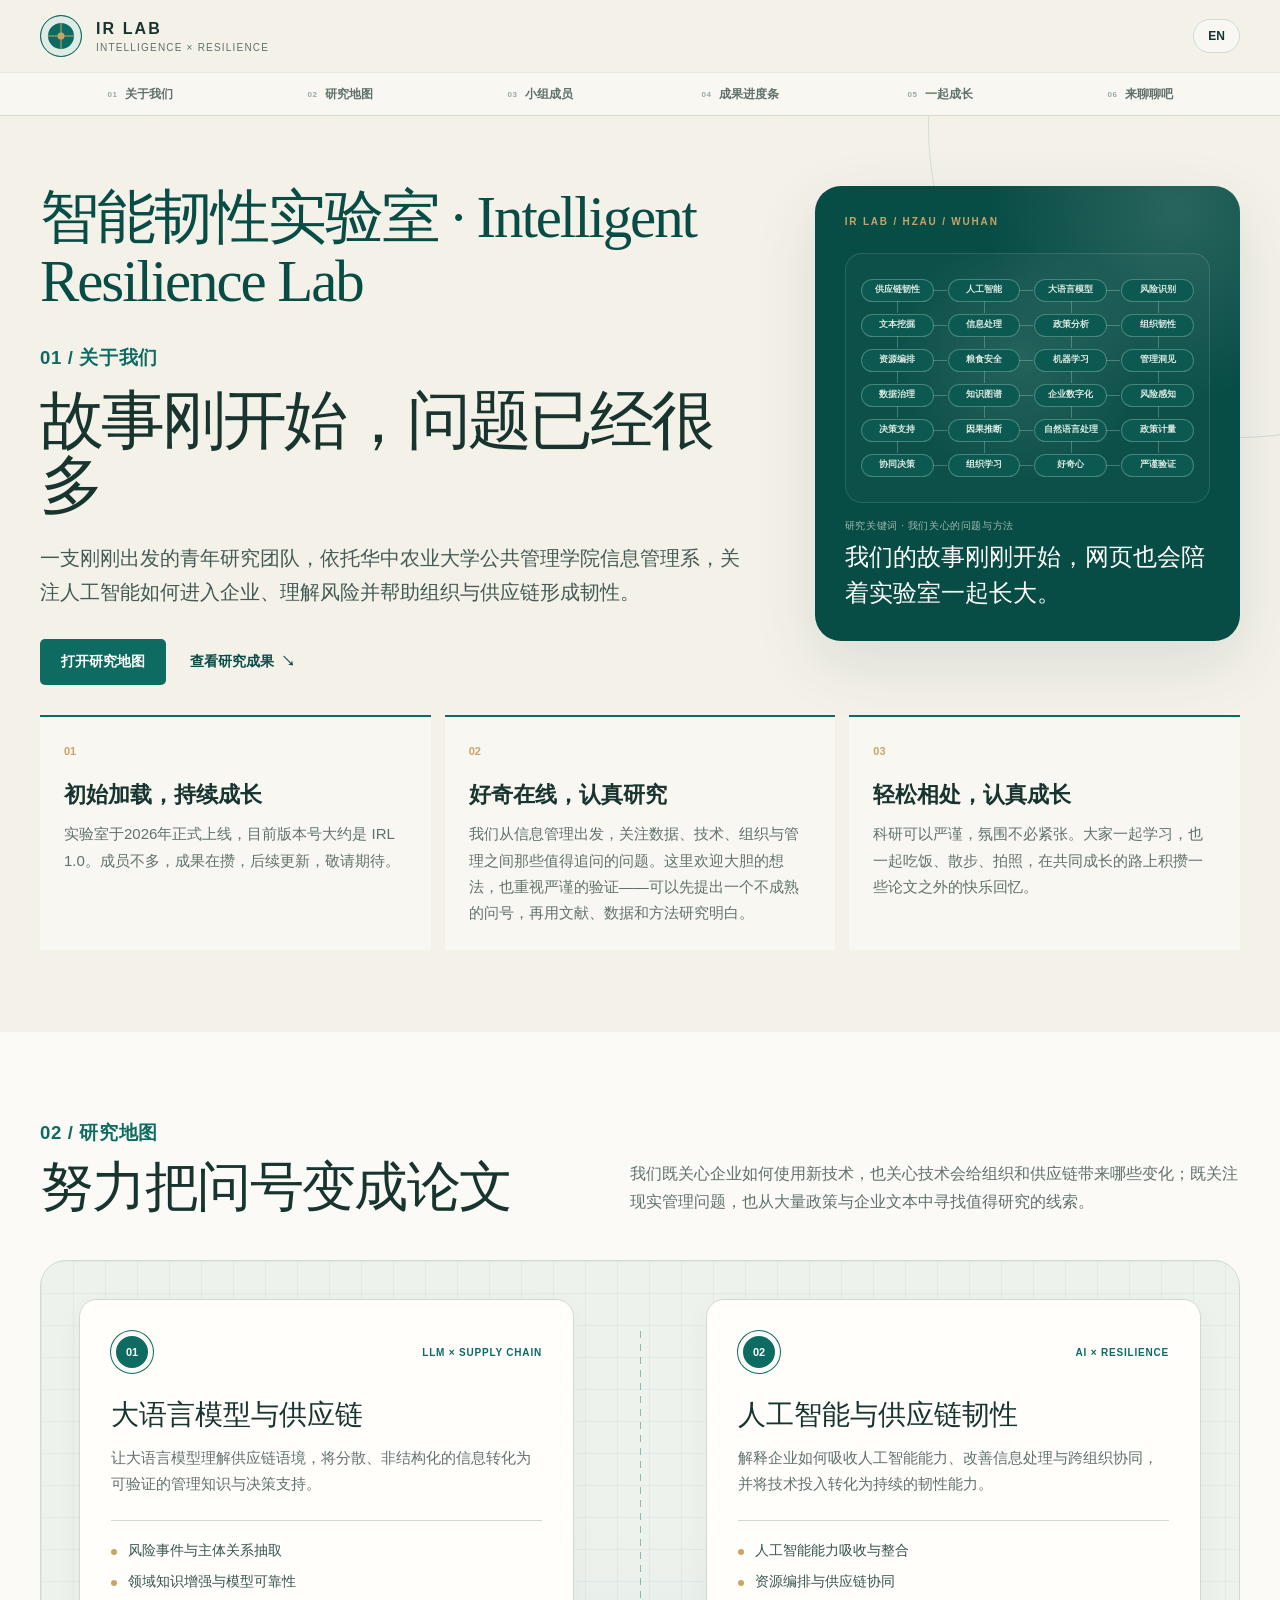
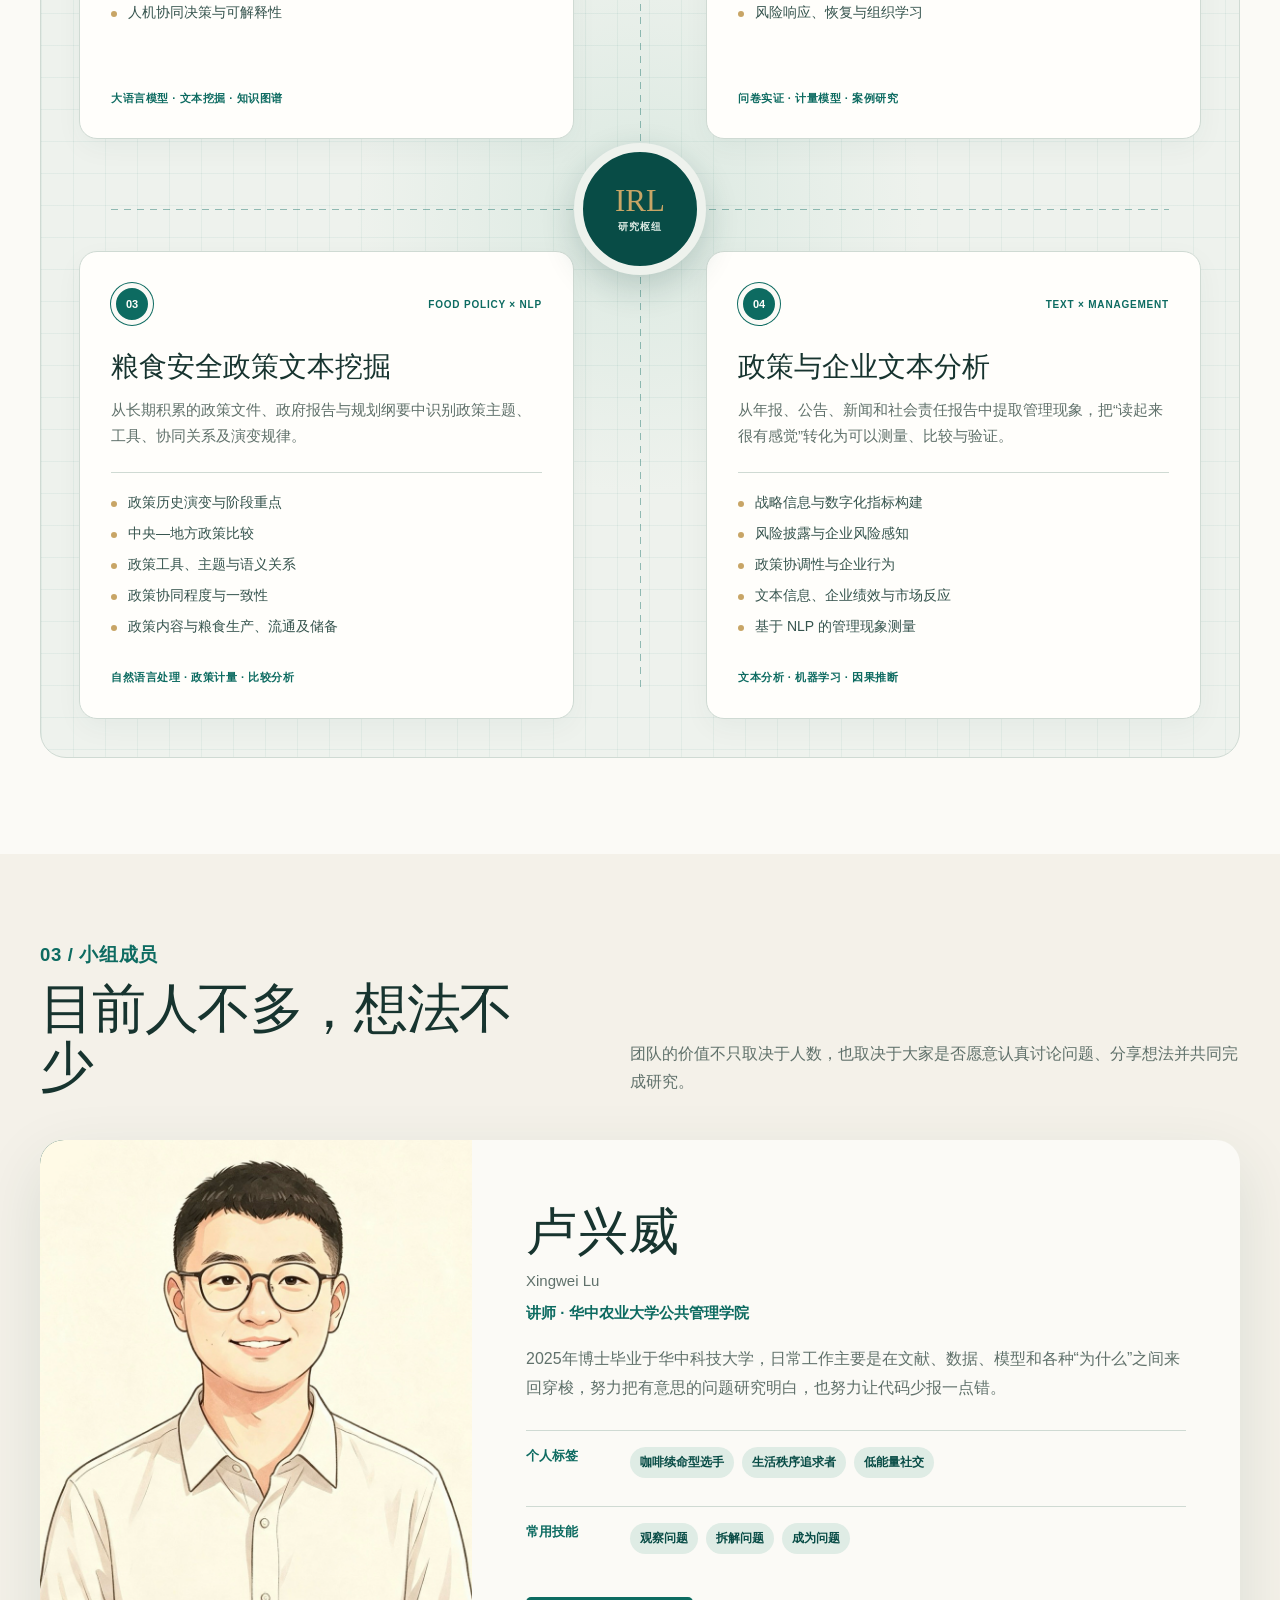
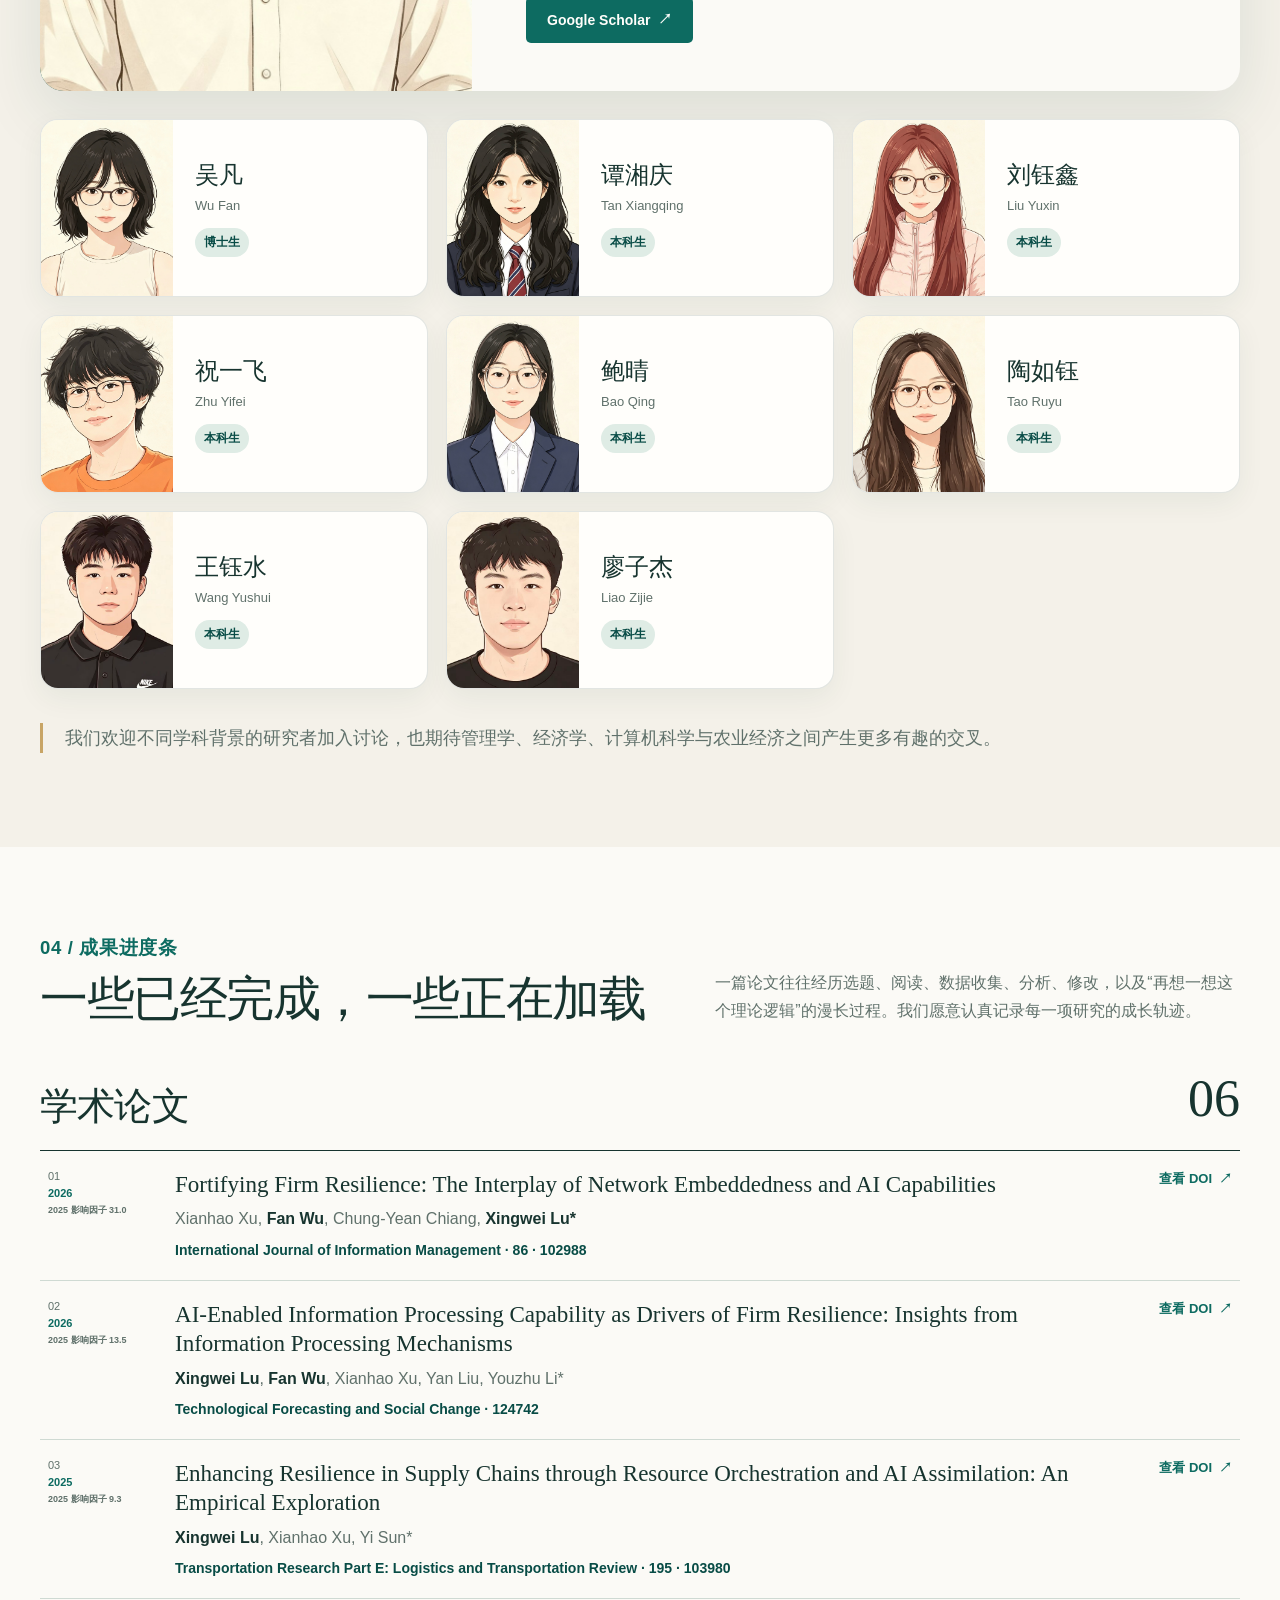
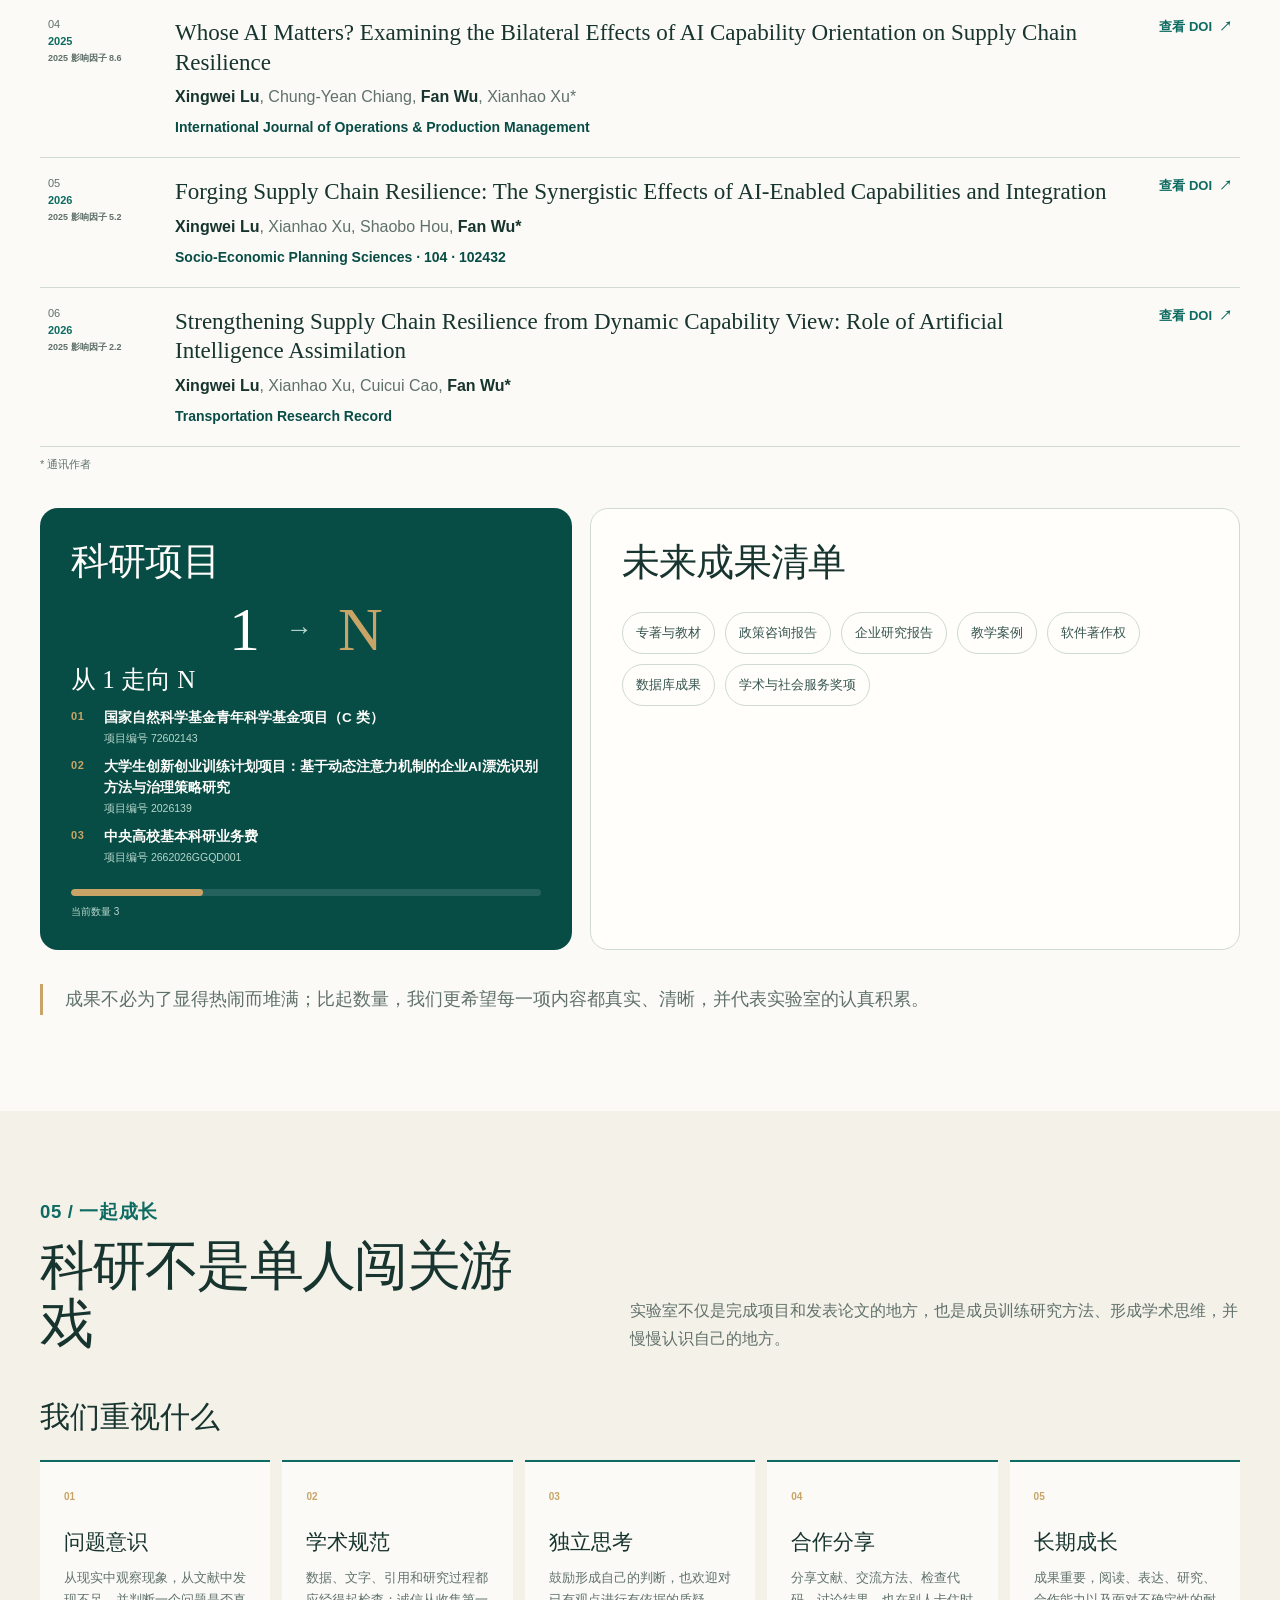
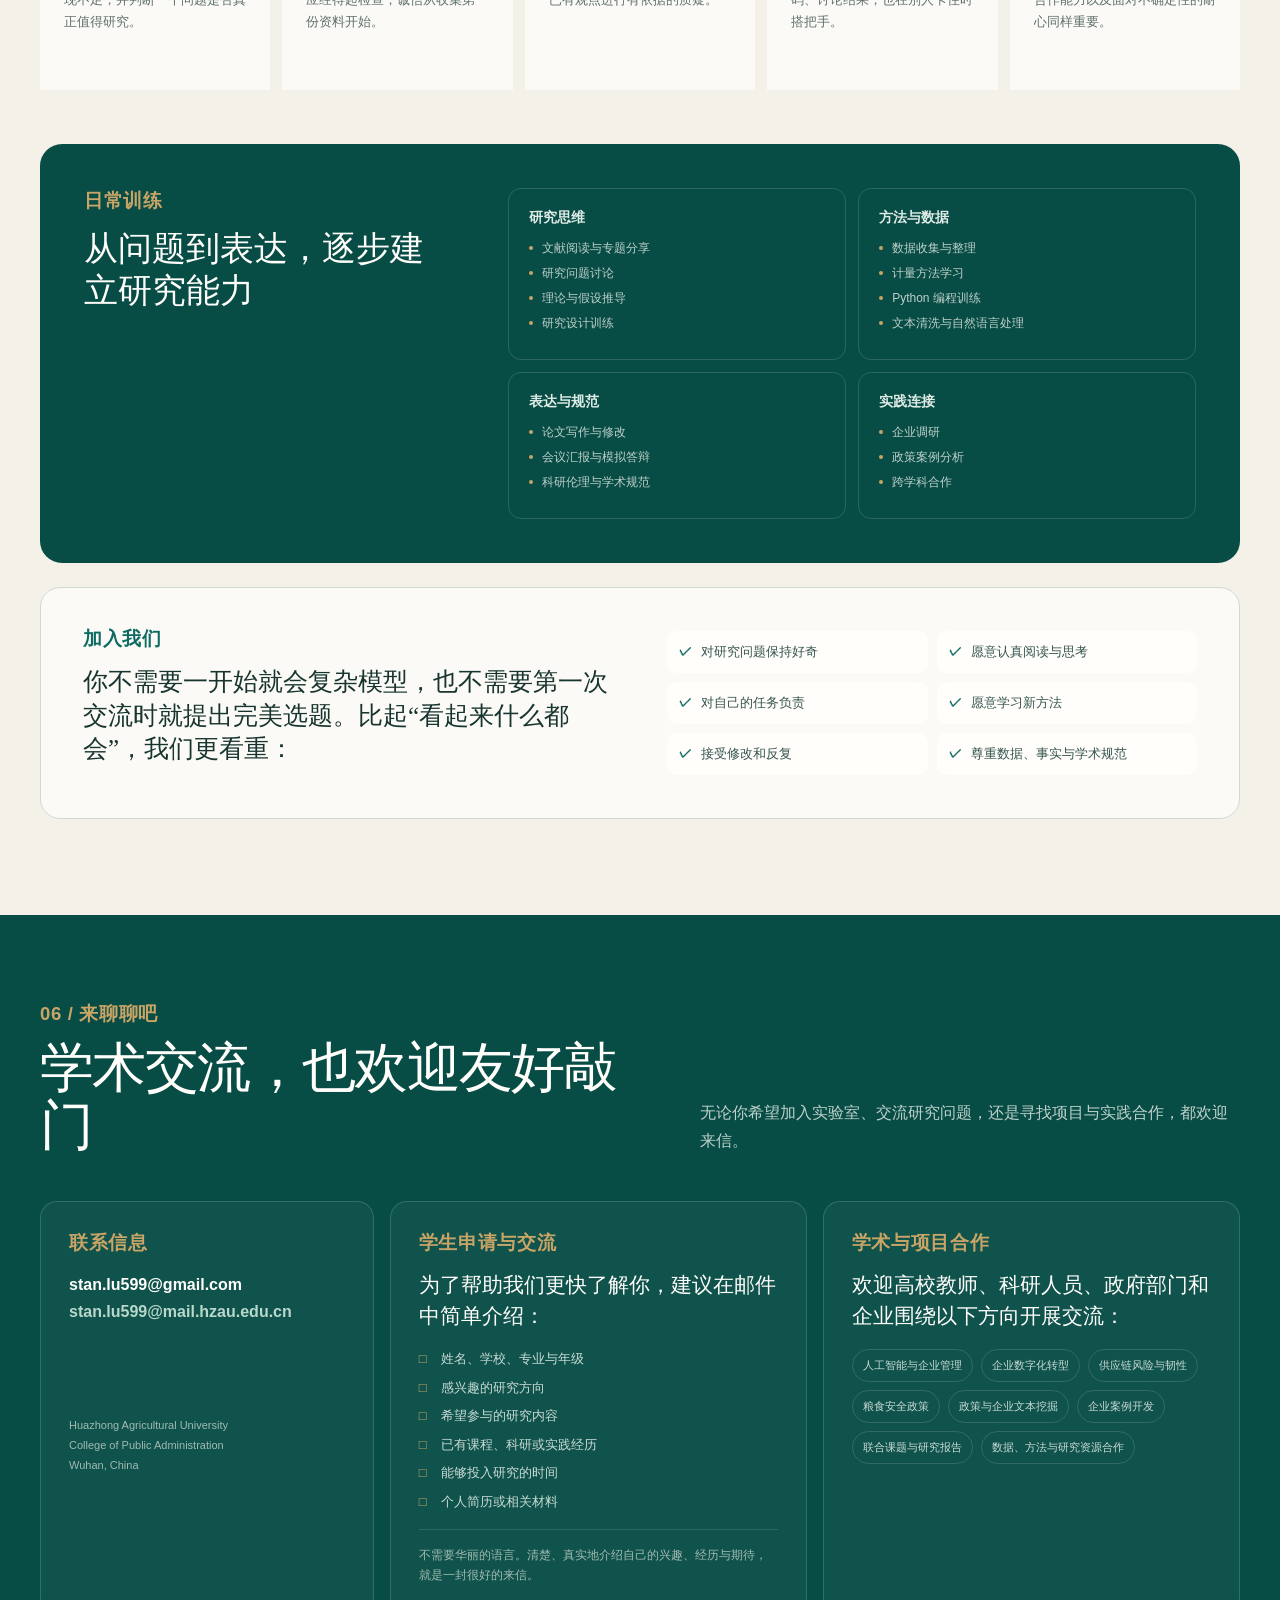
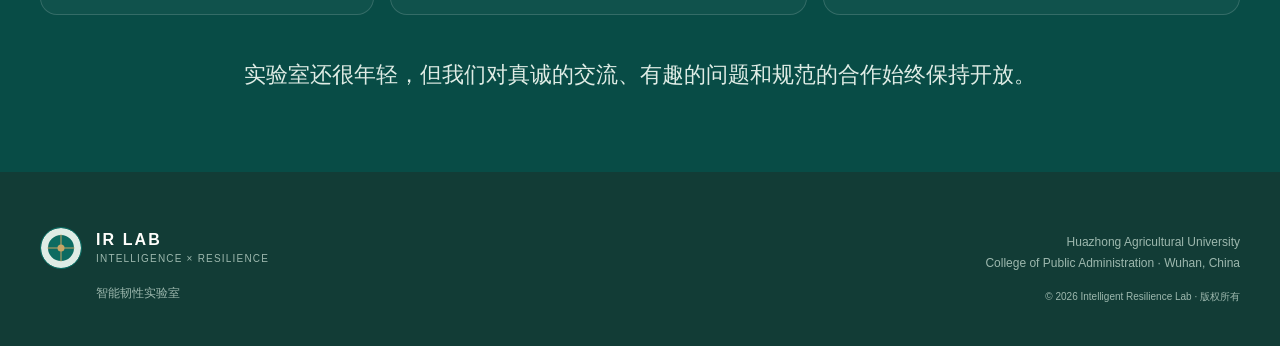
==== commit 0bb01c09: "科研项目新增国自然青年C类、大创项目" ====
--- a/index.html
+++ b/index.html
@@ -1,2 +1,2 @@
-<!DOCTYPE html><html lang="zh-CN"><head><meta charSet="utf-8"/><meta name="viewport" content="width=device-width, initial-scale=1"/><link rel="preload" href="/members/lu-xingwei.jpg" as="image"/><link rel="preload" href="/members/wu-fan.jpg" as="image"/><link rel="preload" href="/members/tan-xiangqing.jpg" as="image"/><link rel="preload" href="/members/liu-yuxin.jpg" as="image"/><link rel="preload" href="/members/zhu-yifei.jpg" as="image"/><link rel="preload" href="/members/bao-qing.jpg" as="image"/><link rel="preload" href="/members/tao-ruyu.jpg" as="image"/><link rel="preload" href="/members/wang-yushui.jpg" as="image"/><link rel="preload" href="/members/liao-zijie.jpg" as="image"/><link rel="stylesheet" href="/assets/index-ChxVyVna.css" data-rsc-css-href="/assets/index-ChxVyVna.css" data-precedence="vite-rsc/importer-resources"/><link rel="modulepreload" href="/assets/layout-segment-context-BbS0aigi.js" crossorigin=""/><link rel="modulepreload" href="/assets/rolldown-runtime-S-ySWqyJ.js" crossorigin=""/><link rel="modulepreload" href="/assets/index-mKSSKJn2.js" crossorigin=""/><link rel="modulepreload" href="/assets/framework-XU8gKkFC.js" crossorigin=""/><title>智能韧性实验室 | Intelligent Resilience Lab</title><meta name="description" content="华中农业大学智能韧性实验室，关注大语言模型、人工智能与供应链韧性、粮食安全政策及政策与企业文本分析。"/><meta property="og:title" content="Intelligent Resilience Lab"/><meta property="og:description" content="Research on AI, supply-chain resilience, food-security policy, and text analytics."/><meta property="og:type" content="website"/><meta property="og:image" content="http://localhost:3000/og.png"/><meta property="og:image:width" content="1536"/><meta property="og:image:height" content="1024"/><meta property="og:image:alt" content="Intelligent Resilience Lab — Intelligence for resilient supply chains"/><meta name="twitter:card" content="summary_large_image"/><meta name="twitter:title" content="Intelligent Resilience Lab"/><meta name="twitter:description" content="Research on AI, supply-chain resilience, food-security policy, and text analytics."/><meta name="twitter:image" content="http://localhost:3000/og.png"/><link rel="shortcut icon" href="/favicon.svg"/><link rel="icon" href="/favicon.svg"/><script>self.__VINEXT_RSC_PARAMS__={}</script><script>self.__VINEXT_RSC_NAV__={"pathname":"/","searchParams":[]}</script><link rel="modulepreload" href="/assets/index-mKSSKJn2.js" />
-</head><body><div class="siteShell" lang="zh-CN"><header class="siteHeader"><div class="container headerTop"><a href="/zh" aria-label="Intelligent Resilience Lab home"><span class="brand"><span class="brandMark" aria-hidden="true"><i></i></span><span><strong>IR LAB</strong><small>Intelligence × Resilience</small></span></span></a><a class="languageSwitch" href="/en" hrefLang="en">EN</a></div><nav class="sectionNav" aria-label="板块导航"><div class="container sectionNavInner"><a href="#about"><span>01</span>关于我们</a><a href="#research"><span>02</span>研究地图</a><a href="#people"><span>03</span>小组成员</a><a href="#progress"><span>04</span>成果进度条</a><a href="#growth"><span>05</span>一起成长</a><a href="#contact"><span>06</span>来聊聊吧</a></div></nav></header><main><section class="aboutHero" id="about"><div class="container"><div class="heroGrid"><div class="heroCopy"><p class="groupName">智能韧性实验室 · Intelligent Resilience Lab</p><p class="sectionKicker">01 / 关于我们</p><h1>故事刚开始，问题已经很多</h1><p class="heroLead">一支刚刚出发的青年研究团队，依托华中农业大学公共管理学院信息管理系，关注人工智能如何进入企业、理解风险并帮助组织与供应链形成韧性。</p><div class="heroActions"><a class="primaryButton" href="#research">打开研究地图</a><a class="textLink" href="#progress">查看研究成果<span aria-hidden="true">↘</span></a></div></div><aside class="snapshotCard"><p class="snapshotLabel">IR LAB / HZAU / WUHAN</p><div class="researchWordCloud" aria-label="研究关键词 · 我们关心的问题与方法"><span>供应链韧性</span><span>人工智能</span><span>大语言模型</span><span>风险识别</span><span>文本挖掘</span><span>信息处理</span><span>政策分析</span><span>组织韧性</span><span>资源编排</span><span>粮食安全</span><span>机器学习</span><span>管理洞见</span><span>数据治理</span><span>知识图谱</span><span>企业数字化</span><span>风险感知</span><span>决策支持</span><span>因果推断</span><span>自然语言处理</span><span>政策计量</span><span>协同决策</span><span>组织学习</span><span>好奇心</span><span>严谨验证</span></div><small class="wordCloudLabel">研究关键词 · 我们关心的问题与方法</small><blockquote>我们的故事刚刚开始，网页也会陪着实验室一起长大。</blockquote></aside></div><div class="aboutNarrative"><article><span>01</span><strong>初始加载，持续成长</strong><p>实验室于2026年正式上线，目前版本号大约是 IRL 1.0。成员不多，成果在攒，后续更新，敬请期待。</p></article><article><span>02</span><strong>好奇在线，认真研究</strong><p>我们从信息管理出发，关注数据、技术、组织与管理之间那些值得追问的问题。这里欢迎大胆的想法，也重视严谨的验证——可以先提出一个不成熟的问号，再用文献、数据和方法研究明白。</p></article><article><span>03</span><strong>轻松相处，认真成长</strong><p>科研可以严谨，氛围不必紧张。大家一起学习，也一起吃饭、散步、拍照，在共同成长的路上积攒一些论文之外的快乐回忆。</p></article></div></div></section><section class="researchSection" id="research"><div class="container"><div class="sectionHead"><div><p class="sectionKicker">02 / 研究地图</p><h2>努力把问号变成论文</h2></div><p>我们既关心企业如何使用新技术，也关心技术会给组织和供应链带来哪些变化；既关注现实管理问题，也从大量政策与企业文本中寻找值得研究的线索。</p></div><div class="researchMap"><div class="mapCore" aria-hidden="true"><span>IRL</span><strong>研究枢纽</strong></div><div class="researchGrid"><article class="mapNode node1"><div class="researchCardHead"><span>01</span><small>LLM × Supply Chain</small></div><h3>大语言模型与供应链</h3><p>让大语言模型理解供应链语境，将分散、非结构化的信息转化为可验证的管理知识与决策支持。</p><ul><li>风险事件与主体关系抽取</li><li>领域知识增强与模型可靠性</li><li>人机协同决策与可解释性</li></ul><strong class="methodLine">大语言模型 · 文本挖掘 · 知识图谱</strong></article><article class="mapNode node2"><div class="researchCardHead"><span>02</span><small>AI × Resilience</small></div><h3>人工智能与供应链韧性</h3><p>解释企业如何吸收人工智能能力、改善信息处理与跨组织协同，并将技术投入转化为持续的韧性能力。</p><ul><li>人工智能能力吸收与整合</li><li>资源编排与供应链协同</li><li>风险响应、恢复与组织学习</li></ul><strong class="methodLine">问卷实证 · 计量模型 · 案例研究</strong></article><article class="mapNode node3"><div class="researchCardHead"><span>03</span><small>Food Policy × NLP</small></div><h3>粮食安全政策文本挖掘</h3><p>从长期积累的政策文件、政府报告与规划纲要中识别政策主题、工具、协同关系及演变规律。</p><ul><li>政策历史演变与阶段重点</li><li>中央—地方政策比较</li><li>政策工具、主题与语义关系</li><li>政策协同程度与一致性</li><li>政策内容与粮食生产、流通及储备</li></ul><strong class="methodLine">自然语言处理 · 政策计量 · 比较分析</strong></article><article class="mapNode node4"><div class="researchCardHead"><span>04</span><small>Text × Management</small></div><h3>政策与企业文本分析</h3><p>从年报、公告、新闻和社会责任报告中提取管理现象，把“读起来很有感觉”转化为可以测量、比较与验证。</p><ul><li>战略信息与数字化指标构建</li><li>风险披露与企业风险感知</li><li>政策协调性与企业行为</li><li>文本信息、企业绩效与市场反应</li><li>基于 NLP 的管理现象测量</li></ul><strong class="methodLine">文本分析 · 机器学习 · 因果推断</strong></article></div></div></div></section><section class="peopleSection" id="people"><div class="container"><div class="sectionHead"><div><p class="sectionKicker">03 / 小组成员</p><h2>目前人不多，想法不少</h2></div><p>团队的价值不只取决于人数，也取决于大家是否愿意认真讨论问题、分享想法并共同完成研究。</p></div><div class="piCard"><div class="profileVisual"><img src="/members/lu-xingwei.jpg" alt="卢兴威职业照"/></div><div class="piContent"><h3>卢兴威</h3><p class="piEnglish">Xingwei Lu</p><p class="piRole">讲师 · 华中农业大学公共管理学院</p><p class="piBio">2025年博士毕业于华中科技大学，日常工作主要是在文献、数据、模型和各种“为什么”之间来回穿梭，努力把有意思的问题研究明白，也努力让代码少报一点错。</p><div class="profileDetails"><div><strong>个人标签</strong><p><span>咖啡续命型选手</span><span>生活秩序追求者</span><span>低能量社交</span></p></div><div><strong>常用技能</strong><p><span>观察问题</span><span>拆解问题</span><span>成为问题</span></p></div></div><a class="primaryButton" href="https://scholar.google.com/citations?user=hsKdeJEAAAAJ&amp;hl=zh-CN" target="_blank" rel="noreferrer">Google Scholar<span aria-hidden="true">↗</span></a></div></div><div class="memberGrid"><article class="memberCard"><img src="/members/wu-fan.jpg" alt="吴凡的卡通头像"/><div><h3>吴凡</h3><p>Wu Fan</p><span>博士生</span></div></article><article class="memberCard"><img src="/members/tan-xiangqing.jpg" alt="谭湘庆的卡通头像"/><div><h3>谭湘庆</h3><p>Tan Xiangqing</p><span>本科生</span></div></article><article class="memberCard"><img src="/members/liu-yuxin.jpg" alt="刘钰鑫的卡通头像"/><div><h3>刘钰鑫</h3><p>Liu Yuxin</p><span>本科生</span></div></article><article class="memberCard"><img src="/members/zhu-yifei.jpg" alt="祝一飞的卡通头像"/><div><h3>祝一飞</h3><p>Zhu Yifei</p><span>本科生</span></div></article><article class="memberCard"><img src="/members/bao-qing.jpg" alt="鲍晴的卡通头像"/><div><h3>鲍晴</h3><p>Bao Qing</p><span>本科生</span></div></article><article class="memberCard"><img src="/members/tao-ruyu.jpg" alt="陶如钰的卡通头像"/><div><h3>陶如钰</h3><p>Tao Ruyu</p><span>本科生</span></div></article><article class="memberCard"><img src="/members/wang-yushui.jpg" alt="王钰水的卡通头像"/><div><h3>王钰水</h3><p>Wang Yushui</p><span>本科生</span></div></article><article class="memberCard"><img src="/members/liao-zijie.jpg" alt="廖子杰的卡通头像"/><div><h3>廖子杰</h3><p>Liao Zijie</p><span>本科生</span></div></article></div><p class="sectionClosing">我们欢迎不同学科背景的研究者加入讨论，也期待管理学、经济学、计算机科学与农业经济之间产生更多有趣的交叉。</p></div></section><section class="progressSection" id="progress"><div class="container"><div class="sectionHead"><div><p class="sectionKicker">04 / 成果进度条</p><h2>一些已经完成，一些正在加载</h2></div><p>一篇论文往往经历选题、阅读、数据收集、分析、修改，以及“再想一想这个理论逻辑”的漫长过程。我们愿意认真记录每一项研究的成长轨迹。</p></div><div class="outcomeHead"><h3 class="outcomeTitle">学术论文</h3><strong>06</strong></div><div class="publicationList"><article><div class="paperIndex"><span>01</span><strong>2026</strong><em>2025 影响因子<!-- --> <!-- -->31.0</em></div><div class="paperBody"><h3>Fortifying Firm Resilience: The Interplay of Network Embeddedness and AI Capabilities</h3><p class="paperAuthors"><span>Xianhao Xu<!-- -->, </span><span><strong>Fan Wu</strong>, </span><span>Chung-Yean Chiang<!-- -->, </span><span><strong>Xingwei Lu*</strong></span></p><p class="journal">International Journal of Information Management<!-- --> · 86<!-- --> · 102988</p></div><a class="doiLink" href="https://doi.org/10.1016/j.ijinfomgt.2025.102988" target="_blank" rel="noreferrer">查看 DOI<span aria-hidden="true">↗</span></a></article><article><div class="paperIndex"><span>02</span><strong>2026</strong><em>2025 影响因子<!-- --> <!-- -->13.5</em></div><div class="paperBody"><h3>AI-Enabled Information Processing Capability as Drivers of Firm Resilience: Insights from Information Processing Mechanisms</h3><p class="paperAuthors"><span><strong>Xingwei Lu</strong>, </span><span><strong>Fan Wu</strong>, </span><span>Xianhao Xu<!-- -->, </span><span>Yan Liu<!-- -->, </span><span>Youzhu Li*</span></p><p class="journal">Technological Forecasting and Social Change<!-- --> · 124742</p></div><a class="doiLink" href="https://doi.org/10.1016/j.techfore.2026.124742" target="_blank" rel="noreferrer">查看 DOI<span aria-hidden="true">↗</span></a></article><article><div class="paperIndex"><span>03</span><strong>2025</strong><em>2025 影响因子<!-- --> <!-- -->9.3</em></div><div class="paperBody"><h3>Enhancing Resilience in Supply Chains through Resource Orchestration and AI Assimilation: An Empirical Exploration</h3><p class="paperAuthors"><span><strong>Xingwei Lu</strong>, </span><span>Xianhao Xu<!-- -->, </span><span>Yi Sun*</span></p><p class="journal">Transportation Research Part E: Logistics and Transportation Review<!-- --> · 195<!-- --> · 103980</p></div><a class="doiLink" href="https://doi.org/10.1016/j.tre.2025.103980" target="_blank" rel="noreferrer">查看 DOI<span aria-hidden="true">↗</span></a></article><article><div class="paperIndex"><span>04</span><strong>2025</strong><em>2025 影响因子<!-- --> <!-- -->8.6</em></div><div class="paperBody"><h3>Whose AI Matters? Examining the Bilateral Effects of AI Capability Orientation on Supply Chain Resilience</h3><p class="paperAuthors"><span><strong>Xingwei Lu</strong>, </span><span>Chung-Yean Chiang<!-- -->, </span><span><strong>Fan Wu</strong>, </span><span>Xianhao Xu*</span></p><p class="journal">International Journal of Operations &amp; Production Management</p></div><a class="doiLink" href="https://doi.org/10.1108/IJOPM-09-2024-0790" target="_blank" rel="noreferrer">查看 DOI<span aria-hidden="true">↗</span></a></article><article><div class="paperIndex"><span>05</span><strong>2026</strong><em>2025 影响因子<!-- --> <!-- -->5.2</em></div><div class="paperBody"><h3>Forging Supply Chain Resilience: The Synergistic Effects of AI-Enabled Capabilities and Integration</h3><p class="paperAuthors"><span><strong>Xingwei Lu</strong>, </span><span>Xianhao Xu<!-- -->, </span><span>Shaobo Hou<!-- -->, </span><span><strong>Fan Wu*</strong></span></p><p class="journal">Socio-Economic Planning Sciences<!-- --> · 104<!-- --> · 102432</p></div><a class="doiLink" href="https://doi.org/10.1016/j.seps.2026.102432" target="_blank" rel="noreferrer">查看 DOI<span aria-hidden="true">↗</span></a></article><article><div class="paperIndex"><span>06</span><strong>2026</strong><em>2025 影响因子<!-- --> <!-- -->2.2</em></div><div class="paperBody"><h3>Strengthening Supply Chain Resilience from Dynamic Capability View: Role of Artificial Intelligence Assimilation</h3><p class="paperAuthors"><span><strong>Xingwei Lu</strong>, </span><span>Xianhao Xu<!-- -->, </span><span>Cuicui Cao<!-- -->, </span><span><strong>Fan Wu*</strong></span></p><p class="journal">Transportation Research Record</p></div><a class="doiLink" href="https://doi.org/10.1177/03611981261436639" target="_blank" rel="noreferrer">查看 DOI<span aria-hidden="true">↗</span></a></article></div><p class="correspondingNote">* 通讯作者</p><div class="progressDashboard"><article class="projectCard"><h3 class="outcomeTitle">科研项目</h3><div class="projectNumber"><strong>1</strong><span>→</span><em>N</em></div><h4>从 1 走向 N</h4><p>中央高校基本科研业务费（项目编号：2662026GGQD001）</p><div class="projectMeter"><i></i></div><small>当前数量 1</small></article><article class="futureCard"><h3 class="outcomeTitle">未来成果清单</h3><div class="futureTags"><span>专著与教材</span><span>政策咨询报告</span><span>企业研究报告</span><span>教学案例</span><span>软件著作权</span><span>数据库成果</span><span>学术与社会服务奖项</span></div></article></div><p class="sectionClosing">成果不必为了显得热闹而堆满；比起数量，我们更希望每一项内容都真实、清晰，并代表实验室的认真积累。</p></div></section><section class="growthSection" id="growth"><div class="container"><div class="sectionHead"><div><p class="sectionKicker">05 / 一起成长</p><h2>科研不是单人闯关游戏</h2></div><p>实验室不仅是完成项目和发表论文的地方，也是成员训练研究方法、形成学术思维，并慢慢认识自己的地方。</p></div><h3 class="subsectionTitle">我们重视什么</h3><div class="valuesGrid"><article><span>01</span><h4>问题意识</h4><p>从现实中观察现象，从文献中发现不足，并判断一个问题是否真正值得研究。</p></article><article><span>02</span><h4>学术规范</h4><p>数据、文字、引用和研究过程都应经得起检查；诚信从收集第一份资料开始。</p></article><article><span>03</span><h4>独立思考</h4><p>鼓励形成自己的判断，也欢迎对已有观点进行有依据的质疑。</p></article><article><span>04</span><h4>合作分享</h4><p>分享文献、交流方法、检查代码、讨论结果，也在别人卡住时搭把手。</p></article><article><span>05</span><h4>长期成长</h4><p>成果重要，阅读、表达、研究、合作能力以及面对不确定性的耐心同样重要。</p></article></div><div class="trainingBlock"><div><p class="sectionKicker">日常训练</p><h3>从问题到表达，逐步建立研究能力</h3></div><div class="trainingGrid"><article><h4>研究思维</h4><ul><li>文献阅读与专题分享</li><li>研究问题讨论</li><li>理论与假设推导</li><li>研究设计训练</li></ul></article><article><h4>方法与数据</h4><ul><li>数据收集与整理</li><li>计量方法学习</li><li>Python 编程训练</li><li>文本清洗与自然语言处理</li></ul></article><article><h4>表达与规范</h4><ul><li>论文写作与修改</li><li>会议汇报与模拟答辩</li><li>科研伦理与学术规范</li></ul></article><article><h4>实践连接</h4><ul><li>企业调研</li><li>政策案例分析</li><li>跨学科合作</li></ul></article></div></div><div class="joinPanel"><div><p class="sectionKicker">加入我们</p><h3>你不需要一开始就会复杂模型，也不需要第一次交流时就提出完美选题。比起“看起来什么都会”，我们更看重：</h3></div><div class="qualityList"><span>对研究问题保持好奇</span><span>愿意认真阅读与思考</span><span>对自己的任务负责</span><span>愿意学习新方法</span><span>接受修改和反复</span><span>尊重数据、事实与学术规范</span></div></div></div></section><section class="contactSection" id="contact"><div class="container"><div class="sectionHead contactIntro"><div><p class="sectionKicker">06 / 来聊聊吧</p><h2>学术交流，也欢迎友好敲门</h2></div><p>无论你希望加入实验室、交流研究问题，还是寻找项目与实践合作，都欢迎来信。</p></div><div class="contactGrid"><article class="emailCard"><p class="sectionKicker">联系信息</p><a href="mailto:stan.lu599@gmail.com">stan.lu599@gmail.com</a><a href="mailto:stan.lu599@mail.hzau.edu.cn">stan.lu599@mail.hzau.edu.cn</a><small>Huazhong Agricultural University<br/>College of Public Administration<br/>Wuhan, China</small></article><article><p class="sectionKicker">学生申请与交流</p><h3>为了帮助我们更快了解你，建议在邮件中简单介绍：</h3><ul class="checkList"><li>姓名、学校、专业与年级</li><li>感兴趣的研究方向</li><li>希望参与的研究内容</li><li>已有课程、科研或实践经历</li><li>能够投入研究的时间</li><li>个人简历或相关材料</li></ul><p class="contactNote">不需要华丽的语言。清楚、真实地介绍自己的兴趣、经历与期待，就是一封很好的来信。</p></article><article><p class="sectionKicker">学术与项目合作</p><h3>欢迎高校教师、科研人员、政府部门和企业围绕以下方向开展交流：</h3><div class="collaborationTags"><span>人工智能与企业管理</span><span>企业数字化转型</span><span>供应链风险与韧性</span><span>粮食安全政策</span><span>政策与企业文本挖掘</span><span>企业案例开发</span><span>联合课题与研究报告</span><span>数据、方法与研究资源合作</span></div></article></div><blockquote class="contactClosing">实验室还很年轻，但我们对真诚的交流、有趣的问题和规范的合作始终保持开放。</blockquote></div></section></main><footer><div class="container footerGrid"><div><span class="brand"><span class="brandMark" aria-hidden="true"><i></i></span><span><strong>IR LAB</strong><small>Intelligence × Resilience</small></span></span><p>智能韧性实验室</p></div><div><p>Huazhong Agricultural University<br/>College of Public Administration · Wuhan, China</p><small>© <!-- -->2026<!-- --> Intelligent Resilience Lab · <!-- -->版权所有</small></div></div></footer></div><script id="_R_">import("/assets/index-mKSSKJn2.js")</script></body></html><script>self.__VINEXT_RSC_CHUNKS__=self.__VINEXT_RSC_CHUNKS__||[];self.__VINEXT_RSC_CHUNKS__.push("2:I[\"8c0f216c4604\",[],\"Children\",1]\n3:I[\"15c18cfaeeff\",[],\"LayoutSegmentProvider\",1]\n4:I[\"8c0f216c4604\",[],\"Slot\",1]\n5:I[\"593f344dc510\",[],\"RedirectBoundary\",1]\n:HL[\"/assets/index-ChxVyVna.css\",\"style\"]\n")</script><script>self.__VINEXT_RSC_CHUNKS__=self.__VINEXT_RSC_CHUNKS__||[];self.__VINEXT_RSC_CHUNKS__.push("0:{\"__route\":\"route:/\",\"__interceptionContext\":null,\"__layoutIds\":[\"layout:/\"],\"__rootLayout\":\"/\",\"page:/\":\"$L1\",\"layout:/\":[[[[\"$\",\"link\",\"css:/assets/index-ChxVyVna.css\",{\"rel\":\"stylesheet\",\"precedence\":\"vite-rsc/importer-resources\",\"href\":\"/assets/index-ChxVyVna.css\",\"data-rsc-css-href\":\"/assets/index-ChxVyVna.css\"}],\"$undefined\"],[\"$\",\"html\",null,{\"lang\":\"zh-CN\",\"children\":[\"$\",\"body\",null,{\"children\":[\"$\",\"$L2\",null,{}]}]}]],null],\"route:/\":[[[\"$\",\"meta\",null,{\"charSet\":\"utf-8\"}],[[\"$\",\"title\",\"0\",{\"children\":\"智能韧性实验室 | Intelligent Resilience Lab\"}],[\"$\",\"meta\",\"1\",{\"name\":\"description\",\"content\":\"华中农业大学智能韧性实验室，关注大语言模型、人工智能与供应链韧性、粮食安全政策及政策与企业文本分析。\"}],[\"$\",\"meta\",\"2\",{\"property\":\"og:title\",\"content\":\"Intelligent Resilience Lab\"}],[\"$\",\"meta\",\"3\",{\"property\":\"og:description\",\"content\":\"Research on AI, supply-chain resilience, food-security policy, and text analytics.\"}],[\"$\",\"meta\",\"4\",{\"property\":\"og:type\",\"content\":\"website\"}],[\"$\",\"meta\",\"5\",{\"property\":\"og:image\",\"content\":\"http://localhost:3000/og.png\"}],[\"$\",\"meta\",\"6\",{\"property\":\"og:image:width\",\"content\":\"1536\"}],[\"$\",\"meta\",\"7\",{\"property\":\"og:image:height\",\"content\":\"1024\"}],[\"$\",\"meta\",\"8\",{\"property\":\"og:image:alt\",\"content\":\"Intelligent Resilience Lab — Intelligence for resilient supply chains\"}],[\"$\",\"meta\",\"9\",{\"name\":\"twitter:card\",\"content\":\"summary_large_image\"}],[\"$\",\"meta\",\"10\",{\"name\":\"twitter:title\",\"content\":\"Intelligent Resilience Lab\"}],[\"$\",\"meta\",\"11\",{\"name\":\"twitter:description\",\"content\":\"Research on AI, supply-chain resilience, food-security policy, and text analytics.\"}],[\"$\",\"meta\",\"12\",{\"name\":\"twitter:image\",\"content\":\"http://localhost:3000/og.png\"}],[\"$\",\"link\",\"13\",{\"rel\":\"shortcut icon\",\"href\":\"/favicon.svg\"}],[\"$\",\"link\",\"14\",{\"rel\":\"icon\",\"href\":\"/favicon.svg\"}]],[[\"$\",\"meta\",\"0\",{\"name\":\"viewport\",\"content\":\"width=device-width, initial-scale=1\"}]]],[\"$\",\"$L3\",null,{\"segmentMap\":{\"children\":[]},\"children\":[\"$\",\"$L4\",null,{\"id\":\"layout:/\",\"parallelSlots\":\"$undefined\",\"children\":[\"$\",\"$L5\",null,{\"children\":[\"$\",\"$L3\",null,{\"segmentMap\":{\"children\":[]},\"children\":[\"$\",\"$L4\",null,{\"id\":\"page:/\"}]}]}]}]}]],\"__layoutFlags\":{\"layout:/\":\"s\"},\"__artifactCompatibility\":{\"schemaVersion\":1,\"graphVersion\":\"app-route-graph:4uhn5s1wvoptc\",\"deploymentVersion\":\"5bfbc3ea-509e-4a2f-91ec-6f0056869e9e\",\"appElementsSchemaVersion\":1,\"rscPayloadSchemaVersion\":1,\"rootBoundaryId\":\"/\",\"renderEpoch\":null}}\n")</script><script>self.__VINEXT_RSC_CHUNKS__=self.__VINEXT_RSC_CHUNKS__||[];self.__VINEXT_RSC_CHUNKS__.push("1:[\"$\",\"div\",null,{\"className\":\"siteShell\",\"lang\":\"zh-CN\",\"children\":[[\"$\",\"header\",null,{\"className\":\"siteHeader\",\"children\":[[\"$\",\"div\",null,{\"className\":\"container headerTop\",\"children\":[[\"$\",\"a\",null,{\"href\":\"/zh\",\"aria-label\":\"Intelligent Resilience Lab home\",\"children\":[\"$\",\"span\",null,{\"className\":\"brand\",\"children\":[[\"$\",\"span\",null,{\"className\":\"brandMark\",\"aria-hidden\":\"true\",\"children\":[\"$\",\"i\",null,{}]}],[\"$\",\"span\",null,{\"children\":[[\"$\",\"strong\",null,{\"children\":\"IR LAB\"}],[\"$\",\"small\",null,{\"children\":\"Intelligence × Resilience\"}]]}]]}]}],[\"$\",\"a\",null,{\"className\":\"languageSwitch\",\"href\":\"/en\",\"hrefLang\":\"en\",\"children\":\"EN\"}]]}],[\"$\",\"nav\",null,{\"className\":\"sectionNav\",\"aria-label\":\"板块导航\",\"children\":[\"$\",\"div\",null,{\"className\":\"container sectionNavInner\",\"children\":[[\"$\",\"a\",\"about\",{\"href\":\"#about\",\"children\":[[\"$\",\"span\",null,{\"children\":\"01\"}],\"关于我们\"]}],[\"$\",\"a\",\"research\",{\"href\":\"#research\",\"children\":[[\"$\",\"span\",null,{\"children\":\"02\"}],\"研究地图\"]}],[\"$\",\"a\",\"people\",{\"href\":\"#people\",\"children\":[[\"$\",\"span\",null,{\"children\":\"03\"}],\"小组成员\"]}],[\"$\",\"a\",\"progress\",{\"href\":\"#progress\",\"children\":[[\"$\",\"span\",null,{\"children\":\"04\"}],\"成果进度条\"]}],[\"$\",\"a\",\"growth\",{\"href\":\"#growth\",\"children\":[[\"$\",\"span\",null,{\"children\":\"05\"}],\"一起成长\"]}],[\"$\",\"a\",\"contact\",{\"href\":\"#contact\",\"children\":[[\"$\",\"span\",null,{\"children\":\"06\"}],\"来聊聊吧\"]}]]}]}]]}],[\"$\",\"main\",null,{\"children\":[[\"$\",\"section\",null,{\"className\":\"aboutHero\",\"id\":\"about\",\"children\":[\"$\",\"div\",null,{\"className\":\"container\",\"children\":[[\"$\",\"div\",null,{\"className\":\"heroGrid\",\"children\":[[\"$\",\"div\",null,{\"className\":\"heroCopy\",\"children\":[[\"$\",\"p\",null,{\"className\":\"groupName\",\"children\":\"智能韧性实验室 · Intelligent Resilience Lab\"}],[\"$\",\"p\",null,{\"className\":\"sectionKicker\",\"children\":\"01 / 关于我们\"}],[\"$\",\"h1\",null,{\"children\":\"故事刚开始，问题已经很多\"}],[\"$\",\"p\",null,{\"className\":\"heroLead\",\"children\":\"一支刚刚出发的青年研究团队，依托华中农业大学公共管理学院信息管理系，关注人工智能如何进入企业、理解风险并帮助组织与供应链形成韧性。\"}],[\"$\",\"div\",null,{\"className\":\"heroActions\",\"children\":[[\"$\",\"a\",null,{\"className\":\"primaryButton\",\"href\":\"#research\",\"children\":\"打开研究地图\"}],[\"$\",\"a\",null,{\"className\":\"textLink\",\"href\":\"#progress\",\"children\":[\"查看研究成果\",[\"$\",\"span\",null,{\"aria-hidden\":\"true\",\"children\":\"↘\"}]]}]]}]]}],[\"$\",\"aside\",null,{\"className\":\"snapshotCard\",\"children\":[[\"$\",\"p\",null,{\"className\":\"snapshotLabel\",\"children\":\"IR LAB / HZAU / WUHAN\"}],[\"$\",\"div\",null,{\"className\":\"researchWordCloud\",\"aria-label\":\"研究关键词 · 我们关心的问题与方法\",\"children\":[[\"$\",\"span\",\"供应链韧性\",{\"children\":\"供应链韧性\"}],[\"$\",\"span\",\"人工智能\",{\"children\":\"人工智能\"}],[\"$\",\"span\",\"大语言模型\",{\"children\":\"大语言模型\"}],[\"$\",\"span\",\"风险识别\",{\"children\":\"风险识别\"}],[\"$\",\"span\",\"文本挖掘\",{\"children\":\"文本挖掘\"}],[\"$\",\"span\",\"信息处理\",{\"children\":\"信息处理\"}],[\"$\",\"span\",\"政策分析\",{\"children\":\"政策分析\"}],[\"$\",\"span\",\"组织韧性\",{\"children\":\"组织韧性\"}],[\"$\",\"span\",\"资源编排\",{\"children\":\"资源编排\"}],[\"$\",\"span\",\"粮食安全\",{\"children\":\"粮食安全\"}],[\"$\",\"span\",\"机器学习\",{\"children\":\"机器学习\"}],[\"$\",\"span\",\"管理洞见\",{\"children\":\"管理洞见\"}],[\"$\",\"span\",\"数据治理\",{\"children\":\"数据治理\"}],[\"$\",\"span\",\"知识图谱\",{\"children\":\"知识图谱\"}],[\"$\",\"span\",\"企业数字化\",{\"children\":\"企业数字化\"}],[\"$\",\"span\",\"风险感知\",{\"children\":\"风险感知\"}],[\"$\",\"span\",\"决策支持\",{\"children\":\"决策支持\"}],[\"$\",\"span\",\"因果推断\",{\"children\":\"因果推断\"}],[\"$\",\"span\",\"自然语言处理\",{\"children\":\"自然语言处理\"}],[\"$\",\"span\",\"政策计量\",{\"children\":\"政策计量\"}],[\"$\",\"span\",\"协同决策\",{\"children\":\"协同决策\"}],[\"$\",\"span\",\"组织学习\",{\"children\":\"组织学习\"}],[\"$\",\"span\",\"好奇心\",{\"children\":\"好奇心\"}],[\"$\",\"span\",\"严谨验证\",{\"children\":\"严谨验证\"}]]}],[\"$\",\"small\",null,{\"className\":\"wordCloudLabel\",\"children\":\"研究关键词 · 我们关心的问题与方法\"}],[\"$\",\"blockquote\",null,{\"children\":\"我们的故事刚刚开始，网页也会陪着实验室一起长大。\"}]]}]]}],[\"$\",\"div\",null,{\"className\":\"aboutNarrative\",\"children\":[[\"$\",\"article\",\"初始加载，持续成长\",{\"children\":[[\"$\",\"span\",null,{\"children\":\"01\"}],[\"$\",\"strong\",null,{\"children\":\"初始加载，持续成长\"}],[\"$\",\"p\",null,{\"children\":\"实验室于2026年正式上线，目前版本号大约是 IRL 1.0。成员不多，成果在攒，后续更新，敬请期待。\"}]]}],[\"$\",\"article\",\"好奇在线，认真研究\",{\"children\":[[\"$\",\"span\",null,{\"children\":\"02\"}],[\"$\",\"strong\",null,{\"children\":\"好奇在线，认真研究\"}],[\"$\",\"p\",null,{\"children\":\"我们从信息管理出发，关注数据、技术、组织与管理之间那些值得追问的问题。这里欢迎大胆的想法，也重视严谨的验证——可以先提出一个不成熟的问号，再用文献、数据和方法研究明白。\"}]]}],[\"$\",\"article\",\"轻松相处，认真成长\",{\"children\":[[\"$\",\"span\",null,{\"children\":\"03\"}],[\"$\",\"strong\",null,{\"children\":\"轻松相处，认真成长\"}],[\"$\",\"p\",null,{\"children\":\"科研可以严谨，氛围不必紧张。大家一起学习，也一起吃饭、散步、拍照，在共同成长的路上积攒一些论文之外的快乐回忆。\"}]]}]]}]]}]}],[\"$\",\"section\",null,{\"className\":\"researchSection\",\"id\":\"research\",\"children\":[\"$\",\"div\",null,{\"className\":\"container\",\"children\":[[\"$\",\"div\",null,{\"className\":\"sectionHead\",\"children\":[[\"$\",\"div\",null,{\"children\":[[\"$\",\"p\",null,{\"className\":\"sectionKicker\",\"children\":\"02 / 研究地图\"}],[\"$\",\"h2\",null,{\"children\":\"努力把问号变成论文\"}]]}],[\"$\",\"p\",null,{\"children\":\"我们既关心企业如何使用新技术，也关心技术会给组织和供应链带来哪些变化；既关注现实管理问题，也从大量政策与企业文本中寻找值得研究的线索。\"}]]}],[\"$\",\"div\",null,{\"className\":\"researchMap\",\"children\":[[\"$\",\"div\",null,{\"className\":\"mapCore\",\"aria-hidden\":\"true\",\"children\":[[\"$\",\"span\",null,{\"children\":\"IRL\"}],\"$L6\"]}],\"$L7\"]}]]}]}],\"$L8\",\"$L9\",\"$La\",\"$Lb\"]}],\"$Lc\"]}]\n")</script><script>self.__VINEXT_RSC_CHUNKS__=self.__VINEXT_RSC_CHUNKS__||[];self.__VINEXT_RSC_CHUNKS__.push(":HL[\"/members/lu-xingwei.jpg\",\"image\"]\n:HL[\"/members/wu-fan.jpg\",\"image\"]\n:HL[\"/members/tan-xiangqing.jpg\",\"image\"]\n:HL[\"/members/liu-yuxin.jpg\",\"image\"]\n:HL[\"/members/zhu-yifei.jpg\",\"image\"]\n:HL[\"/members/bao-qing.jpg\",\"image\"]\n:HL[\"/members/tao-ruyu.jpg\",\"image\"]\n:HL[\"/members/wang-yushui.jpg\",\"image\"]\n:HL[\"/members/liao-zijie.jpg\",\"image\"]\n6:[\"$\",\"strong\",null,{\"children\":\"研究枢纽\"}]\n")</script><script>self.__VINEXT_RSC_CHUNKS__=self.__VINEXT_RSC_CHUNKS__||[];self.__VINEXT_RSC_CHUNKS__.push("7:[\"$\",\"div\",null,{\"className\":\"researchGrid\",\"children\":[[\"$\",\"article\",\"大语言模型与供应链\",{\"className\":\"mapNode node1\",\"children\":[[\"$\",\"div\",null,{\"className\":\"researchCardHead\",\"children\":[[\"$\",\"span\",null,{\"children\":\"01\"}],[\"$\",\"small\",null,{\"children\":\"LLM × Supply Chain\"}]]}],[\"$\",\"h3\",null,{\"children\":\"大语言模型与供应链\"}],[\"$\",\"p\",null,{\"children\":\"让大语言模型理解供应链语境，将分散、非结构化的信息转化为可验证的管理知识与决策支持。\"}],[\"$\",\"ul\",null,{\"children\":[[\"$\",\"li\",\"风险事件与主体关系抽取\",{\"children\":\"风险事件与主体关系抽取\"}],[\"$\",\"li\",\"领域知识增强与模型可靠性\",{\"children\":\"领域知识增强与模型可靠性\"}],[\"$\",\"li\",\"人机协同决策与可解释性\",{\"children\":\"人机协同决策与可解释性\"}]]}],[\"$\",\"strong\",null,{\"className\":\"methodLine\",\"children\":\"大语言模型 · 文本挖掘 · 知识图谱\"}]]}],[\"$\",\"article\",\"人工智能与供应链韧性\",{\"className\":\"mapNode node2\",\"children\":[[\"$\",\"div\",null,{\"className\":\"researchCardHead\",\"children\":[[\"$\",\"span\",null,{\"children\":\"02\"}],[\"$\",\"small\",null,{\"children\":\"AI × Resilience\"}]]}],[\"$\",\"h3\",null,{\"children\":\"人工智能与供应链韧性\"}],[\"$\",\"p\",null,{\"children\":\"解释企业如何吸收人工智能能力、改善信息处理与跨组织协同，并将技术投入转化为持续的韧性能力。\"}],[\"$\",\"ul\",null,{\"children\":[[\"$\",\"li\",\"人工智能能力吸收与整合\",{\"children\":\"人工智能能力吸收与整合\"}],[\"$\",\"li\",\"资源编排与供应链协同\",{\"children\":\"资源编排与供应链协同\"}],[\"$\",\"li\",\"风险响应、恢复与组织学习\",{\"children\":\"风险响应、恢复与组织学习\"}]]}],[\"$\",\"strong\",null,{\"className\":\"methodLine\",\"children\":\"问卷实证 · 计量模型 · 案例研究\"}]]}],[\"$\",\"article\",\"粮食安全政策文本挖掘\",{\"className\":\"mapNode node3\",\"children\":[[\"$\",\"div\",null,{\"className\":\"researchCardHead\",\"children\":[[\"$\",\"span\",null,{\"children\":\"03\"}],[\"$\",\"small\",null,{\"children\":\"Food Policy × NLP\"}]]}],[\"$\",\"h3\",null,{\"children\":\"粮食安全政策文本挖掘\"}],[\"$\",\"p\",null,{\"children\":\"从长期积累的政策文件、政府报告与规划纲要中识别政策主题、工具、协同关系及演变规律。\"}],[\"$\",\"ul\",null,{\"children\":[[\"$\",\"li\",\"政策历史演变与阶段重点\",{\"children\":\"政策历史演变与阶段重点\"}],[\"$\",\"li\",\"中央—地方政策比较\",{\"children\":\"中央—地方政策比较\"}],[\"$\",\"li\",\"政策工具、主题与语义关系\",{\"children\":\"政策工具、主题与语义关系\"}],[\"$\",\"li\",\"政策协同程度与一致性\",{\"children\":\"政策协同程度与一致性\"}],[\"$\",\"li\",\"政策内容与粮食生产、流通及储备\",{\"children\":\"政策内容与粮食生产、流通及储备\"}]]}],[\"$\",\"strong\",null,{\"className\":\"methodLine\",\"children\":\"自然语言处理 · 政策计量 · 比较分析\"}]]}],[\"$\",\"article\",\"政策与企业文本分析\",{\"className\":\"mapNode node4\",\"children\":[[\"$\",\"div\",null,{\"className\":\"researchCardHead\",\"children\":[[\"$\",\"span\",null,{\"children\":\"04\"}],[\"$\",\"small\",null,{\"children\":\"Text × Management\"}]]}],[\"$\",\"h3\",null,{\"children\":\"政策与企业文本分析\"}],[\"$\",\"p\",null,{\"children\":\"从年报、公告、新闻和社会责任报告中提取管理现象，把“读起来很有感觉”转化为可以测量、比较与验证。\"}],[\"$\",\"ul\",null,{\"children\":[[\"$\",\"li\",\"战略信息与数字化指标构建\",{\"children\":\"战略信息与数字化指标构建\"}],[\"$\",\"li\",\"风险披露与企业风险感知\",{\"children\":\"风险披露与企业风险感知\"}],[\"$\",\"li\",\"政策协调性与企业行为\",{\"children\":\"政策协调性与企业行为\"}],[\"$\",\"li\",\"文本信息、企业绩效与市场反应\",{\"children\":\"文本信息、企业绩效与市场反应\"}],[\"$\",\"li\",\"基于 NLP 的管理现象测量\",{\"children\":\"基于 NLP 的管理现象测量\"}]]}],[\"$\",\"strong\",null,{\"className\":\"methodLine\",\"children\":\"文本分析 · 机器学习 · 因果推断\"}]]}]]}]\n")</script><script>self.__VINEXT_RSC_CHUNKS__=self.__VINEXT_RSC_CHUNKS__||[];self.__VINEXT_RSC_CHUNKS__.push("8:[\"$\",\"section\",null,{\"className\":\"peopleSection\",\"id\":\"people\",\"children\":[\"$\",\"div\",null,{\"className\":\"container\",\"children\":[[\"$\",\"div\",null,{\"className\":\"sectionHead\",\"children\":[[\"$\",\"div\",null,{\"children\":[[\"$\",\"p\",null,{\"className\":\"sectionKicker\",\"children\":\"03 / 小组成员\"}],[\"$\",\"h2\",null,{\"children\":\"目前人不多，想法不少\"}]]}],[\"$\",\"p\",null,{\"children\":\"团队的价值不只取决于人数，也取决于大家是否愿意认真讨论问题、分享想法并共同完成研究。\"}]]}],[\"$\",\"div\",null,{\"className\":\"piCard\",\"children\":[[\"$\",\"div\",null,{\"className\":\"profileVisual\",\"children\":[\"$\",\"img\",null,{\"src\":\"/members/lu-xingwei.jpg\",\"alt\":\"卢兴威职业照\"}]}],[\"$\",\"div\",null,{\"className\":\"piContent\",\"children\":[[\"$\",\"h3\",null,{\"children\":\"卢兴威\"}],[\"$\",\"p\",null,{\"className\":\"piEnglish\",\"children\":\"Xingwei Lu\"}],[\"$\",\"p\",null,{\"className\":\"piRole\",\"children\":\"讲师 · 华中农业大学公共管理学院\"}],[\"$\",\"p\",null,{\"className\":\"piBio\",\"children\":\"2025年博士毕业于华中科技大学，日常工作主要是在文献、数据、模型和各种“为什么”之间来回穿梭，努力把有意思的问题研究明白，也努力让代码少报一点错。\"}],[\"$\",\"div\",null,{\"className\":\"profileDetails\",\"children\":[[\"$\",\"div\",null,{\"children\":[[\"$\",\"strong\",null,{\"children\":\"个人标签\"}],[\"$\",\"p\",null,{\"children\":[[\"$\",\"span\",\"咖啡续命型选手\",{\"children\":\"咖啡续命型选手\"}],[\"$\",\"span\",\"生活秩序追求者\",{\"children\":\"生活秩序追求者\"}],[\"$\",\"span\",\"低能量社交\",{\"children\":\"低能量社交\"}]]}]]}],[\"$\",\"div\",null,{\"children\":[[\"$\",\"strong\",null,{\"children\":\"常用技能\"}],[\"$\",\"p\",null,{\"children\":[[\"$\",\"span\",\"观察问题\",{\"children\":\"观察问题\"}],[\"$\",\"span\",\"拆解问题\",{\"children\":\"拆解问题\"}],[\"$\",\"span\",\"成为问题\",{\"children\":\"成为问题\"}]]}]]}]]}],[\"$\",\"a\",null,{\"className\":\"primaryButton\",\"href\":\"https://scholar.google.com/citations?user=hsKdeJEAAAAJ\u0026hl=zh-CN\",\"target\":\"_blank\",\"rel\":\"noreferrer\",\"children\":[\"Google Scholar\",[\"$\",\"span\",null,{\"aria-hidden\":\"true\",\"children\":\"↗\"}]]}]]}]]}],[\"$\",\"div\",null,{\"className\":\"memberGrid\",\"children\":[[\"$\",\"article\",\"吴凡\",{\"className\":\"memberCard\",\"children\":[[\"$\",\"img\",null,{\"src\":\"/members/wu-fan.jpg\",\"alt\":\"吴凡的卡通头像\"}],[\"$\",\"div\",null,{\"children\":[[\"$\",\"h3\",null,{\"children\":\"吴凡\"}],[\"$\",\"p\",null,{\"children\":\"Wu Fan\"}],[\"$\",\"span\",null,{\"children\":\"博士生\"}]]}]]}],[\"$\",\"article\",\"谭湘庆\",{\"className\":\"memberCard\",\"children\":[[\"$\",\"img\",null,{\"src\":\"/members/tan-xiangqing.jpg\",\"alt\":\"谭湘庆的卡通头像\"}],[\"$\",\"div\",null,{\"children\":[[\"$\",\"h3\",null,{\"children\":\"谭湘庆\"}],[\"$\",\"p\",null,{\"children\":\"Tan Xiangqing\"}],[\"$\",\"span\",null,{\"children\":\"本科生\"}]]}]]}],[\"$\",\"article\",\"刘钰鑫\",{\"className\":\"memberCard\",\"children\":[[\"$\",\"img\",null,{\"src\":\"/members/liu-yuxin.jpg\",\"alt\":\"刘钰鑫的卡通头像\"}],[\"$\",\"div\",null,{\"children\":[[\"$\",\"h3\",null,{\"children\":\"刘钰鑫\"}],[\"$\",\"p\",null,{\"children\":\"Liu Yuxin\"}],[\"$\",\"span\",null,{\"children\":\"本科生\"}]]}]]}],[\"$\",\"article\",\"祝一飞\",{\"className\":\"memberCard\",\"children\":[[\"$\",\"img\",null,{\"src\":\"/members/zhu-yifei.jpg\",\"alt\":\"祝一飞的卡通头像\"}],[\"$\",\"div\",null,{\"children\":[[\"$\",\"h3\",null,{\"children\":\"祝一飞\"}],[\"$\",\"p\",null,{\"children\":\"Zhu Yifei\"}],[\"$\",\"span\",null,{\"children\":\"本科生\"}]]}]]}],[\"$\",\"article\",\"鲍晴\",{\"className\":\"memberCard\",\"children\":[[\"$\",\"img\",null,{\"src\":\"/members/bao-qing.jpg\",\"alt\":\"鲍晴的卡通头像\"}],[\"$\",\"div\",null,{\"children\":[[\"$\",\"h3\",null,{\"children\":\"鲍晴\"}],[\"$\",\"p\",null,{\"children\":\"Bao Qing\"}],[\"$\",\"span\",null,{\"children\":\"本科生\"}]]}]]}],[\"$\",\"article\",\"陶如钰\",{\"className\":\"memberCard\",\"children\":[[\"$\",\"img\",null,{\"src\":\"/members/tao-ruyu.jpg\",\"alt\":\"陶如钰的卡通头像\"}],[\"$\",\"div\",null,{\"children\":[[\"$\",\"h3\",null,{\"children\":\"陶如钰\"}],[\"$\",\"p\",null,{\"children\":\"Tao Ruyu\"}],[\"$\",\"span\",null,{\"children\":\"本科生\"}]]}]]}],[\"$\",\"article\",\"王钰水\",{\"className\":\"memberCard\",\"children\":[[\"$\",\"img\",null,{\"src\":\"/members/wang-yushui.jpg\",\"alt\":\"王钰水的卡通头像\"}],[\"$\",\"div\",null,{\"children\":[[\"$\",\"h3\",null,{\"children\":\"王钰水\"}],[\"$\",\"p\",null,{\"children\":\"Wang Yushui\"}],[\"$\",\"span\",null,{\"children\":\"本科生\"}]]}]]}],[\"$\",\"article\",\"廖子杰\",{\"className\":\"memberCard\",\"children\":[[\"$\",\"img\",null,{\"src\":\"/members/liao-zijie.jpg\",\"alt\":\"廖子杰的卡通头像\"}],[\"$\",\"div\",null,{\"children\":[[\"$\",\"h3\",null,{\"children\":\"廖子杰\"}],[\"$\",\"p\",null,{\"children\":\"Liao Zijie\"}],[\"$\",\"span\",null,{\"children\":\"本科生\"}]]}]]}]]}],[\"$\",\"p\",null,{\"className\":\"sectionClosing\",\"children\":\"我们欢迎不同学科背景的研究者加入讨论，也期待管理学、经济学、计算机科学与农业经济之间产生更多有趣的交叉。\"}]]}]}]\n")</script><script>self.__VINEXT_RSC_CHUNKS__=self.__VINEXT_RSC_CHUNKS__||[];self.__VINEXT_RSC_CHUNKS__.push("9:[\"$\",\"section\",null,{\"className\":\"progressSection\",\"id\":\"progress\",\"children\":[\"$\",\"div\",null,{\"className\":\"container\",\"children\":[[\"$\",\"div\",null,{\"className\":\"sectionHead\",\"children\":[[\"$\",\"div\",null,{\"children\":[[\"$\",\"p\",null,{\"className\":\"sectionKicker\",\"children\":\"04 / 成果进度条\"}],[\"$\",\"h2\",null,{\"children\":\"一些已经完成，一些正在加载\"}]]}],[\"$\",\"p\",null,{\"children\":\"一篇论文往往经历选题、阅读、数据收集、分析、修改，以及“再想一想这个理论逻辑”的漫长过程。我们愿意认真记录每一项研究的成长轨迹。\"}]]}],[\"$\",\"div\",null,{\"className\":\"outcomeHead\",\"children\":[[\"$\",\"h3\",null,{\"className\":\"outcomeTitle\",\"children\":\"学术论文\"}],[\"$\",\"strong\",null,{\"children\":\"06\"}]]}],[\"$\",\"div\",null,{\"className\":\"publicationList\",\"children\":[[\"$\",\"article\",\"10.1016/j.ijinfomgt.2025.102988\",{\"children\":[[\"$\",\"div\",null,{\"className\":\"paperIndex\",\"children\":[[\"$\",\"span\",null,{\"children\":\"01\"}],[\"$\",\"strong\",null,{\"children\":2026}],[\"$\",\"em\",null,{\"children\":[\"2025 影响因子\",\" \",\"31.0\"]}]]}],[\"$\",\"div\",null,{\"className\":\"paperBody\",\"children\":[[\"$\",\"h3\",null,{\"children\":\"Fortifying Firm Resilience: The Interplay of Network Embeddedness and AI Capabilities\"}],[\"$\",\"p\",null,{\"className\":\"paperAuthors\",\"children\":[[\"$\",\"span\",\"Xianhao Xu\",{\"children\":[\"Xianhao Xu\",\", \"]}],[\"$\",\"span\",\"Fan Wu\",{\"children\":[[\"$\",\"strong\",null,{\"children\":\"Fan Wu\"}],\", \"]}],[\"$\",\"span\",\"Chung-Yean Chiang\",{\"children\":[\"Chung-Yean Chiang\",\", \"]}],[\"$\",\"span\",\"Xingwei Lu\",{\"children\":[[\"$\",\"strong\",null,{\"children\":\"Xingwei Lu*\"}],\"\"]}]]}],[\"$\",\"p\",null,{\"className\":\"journal\",\"children\":[\"International Journal of Information Management\",\" · 86\",\" · 102988\"]}]]}],[\"$\",\"a\",null,{\"className\":\"doiLink\",\"href\":\"https://doi.org/10.1016/j.ijinfomgt.2025.102988\",\"target\":\"_blank\",\"rel\":\"noreferrer\",\"children\":[\"查看 DOI\",[\"$\",\"span\",null,{\"aria-hidden\":\"true\",\"children\":\"↗\"}]]}]]}],[\"$\",\"article\",\"10.1016/j.techfore.2026.124742\",{\"children\":[[\"$\",\"div\",null,{\"className\":\"paperIndex\",\"children\":[[\"$\",\"span\",null,{\"children\":\"02\"}],[\"$\",\"strong\",null,{\"children\":2026}],[\"$\",\"em\",null,{\"children\":[\"2025 影响因子\",\" \",\"13.5\"]}]]}],[\"$\",\"div\",null,{\"className\":\"paperBody\",\"children\":[[\"$\",\"h3\",null,{\"children\":\"AI-Enabled Information Processing Capability as Drivers of Firm Resilience: Insights from Information Processing Mechanisms\"}],[\"$\",\"p\",null,{\"className\":\"paperAuthors\",\"children\":[[\"$\",\"span\",\"Xingwei Lu\",{\"children\":[[\"$\",\"strong\",null,{\"children\":\"Xingwei Lu\"}],\", \"]}],[\"$\",\"span\",\"Fan Wu\",{\"children\":[[\"$\",\"strong\",null,{\"children\":\"Fan Wu\"}],\", \"]}],[\"$\",\"span\",\"Xianhao Xu\",{\"children\":[\"Xianhao Xu\",\", \"]}],[\"$\",\"span\",\"Yan Liu\",{\"children\":[\"Yan Liu\",\", \"]}],[\"$\",\"span\",\"Youzhu Li\",{\"children\":[\"Youzhu Li*\",\"\"]}]]}],[\"$\",\"p\",null,{\"className\":\"journal\",\"children\":[\"Technological Forecasting and Social Change\",\"\",\" · 124742\"]}]]}],[\"$\",\"a\",null,{\"className\":\"doiLink\",\"href\":\"https://doi.org/10.1016/j.techfore.2026.124742\",\"target\":\"_blank\",\"rel\":\"noreferrer\",\"children\":[\"查看 DOI\",[\"$\",\"span\",null,{\"aria-hidden\":\"true\",\"children\":\"↗\"}]]}]]}],[\"$\",\"article\",\"10.1016/j.tre.2025.103980\",{\"children\":[[\"$\",\"div\",null,{\"className\":\"paperIndex\",\"children\":[[\"$\",\"span\",null,{\"children\":\"03\"}],[\"$\",\"strong\",null,{\"children\":2025}],[\"$\",\"em\",null,{\"children\":[\"2025 影响因子\",\" \",\"9.3\"]}]]}],[\"$\",\"div\",null,{\"className\":\"paperBody\",\"children\":[[\"$\",\"h3\",null,{\"children\":\"Enhancing Resilience in Supply Chains through Resource Orchestration and AI Assimilation: An Empirical Exploration\"}],[\"$\",\"p\",null,{\"className\":\"paperAuthors\",\"children\":[[\"$\",\"span\",\"Xingwei Lu\",{\"children\":[[\"$\",\"strong\",null,{\"children\":\"Xingwei Lu\"}],\", \"]}],[\"$\",\"span\",\"Xianhao Xu\",{\"children\":[\"Xianhao Xu\",\", \"]}],[\"$\",\"span\",\"Yi Sun\",{\"children\":[\"Yi Sun*\",\"\"]}]]}],[\"$\",\"p\",null,{\"className\":\"journal\",\"children\":[\"Transportation Research Part E: Logistics and Transportation Review\",\" · 195\",\" · 103980\"]}]]}],[\"$\",\"a\",null,{\"className\":\"doiLink\",\"href\":\"https://doi.org/10.1016/j.tre.2025.103980\",\"target\":\"_blank\",\"rel\":\"noreferrer\",\"children\":[\"查看 DOI\",[\"$\",\"span\",null,{\"aria-hidden\":\"true\",\"children\":\"↗\"}]]}]]}],[\"$\",\"article\",\"10.1108/IJOPM-09-2024-0790\",{\"children\":[[\"$\",\"div\",null,{\"className\":\"paperIndex\",\"children\":[[\"$\",\"span\",null,{\"children\":\"04\"}],[\"$\",\"strong\",null,{\"children\":2025}],[\"$\",\"em\",null,{\"children\":[\"2025 影响因子\",\" \",\"8.6\"]}]]}],[\"$\",\"div\",null,{\"className\":\"paperBody\",\"children\":[[\"$\",\"h3\",null,{\"children\":\"Whose AI Matters? Examining the Bilateral Effects of AI Capability Orientation on Supply Chain Resilience\"}],[\"$\",\"p\",null,{\"className\":\"paperAuthors\",\"children\":[[\"$\",\"span\",\"Xingwei Lu\",{\"children\":[[\"$\",\"strong\",null,{\"children\":\"Xingwei Lu\"}],\", \"]}],[\"$\",\"span\",\"Chung-Yean Chiang\",{\"children\":[\"Chung-Yean Chiang\",\", \"]}],\"$Ld\",\"$Le\"]}],\"$Lf\"]}],\"$L10\"]}],\"$L11\",\"$L12\"]}],\"$L13\",\"$L14\",\"$L15\"]}]}]\n")</script><script>self.__VINEXT_RSC_CHUNKS__=self.__VINEXT_RSC_CHUNKS__||[];self.__VINEXT_RSC_CHUNKS__.push("a:[\"$\",\"section\",null,{\"className\":\"growthSection\",\"id\":\"growth\",\"children\":[\"$\",\"div\",null,{\"className\":\"container\",\"children\":[[\"$\",\"div\",null,{\"className\":\"sectionHead\",\"children\":[[\"$\",\"div\",null,{\"children\":[[\"$\",\"p\",null,{\"className\":\"sectionKicker\",\"children\":\"05 / 一起成长\"}],[\"$\",\"h2\",null,{\"children\":\"科研不是单人闯关游戏\"}]]}],[\"$\",\"p\",null,{\"children\":\"实验室不仅是完成项目和发表论文的地方，也是成员训练研究方法、形成学术思维，并慢慢认识自己的地方。\"}]]}],[\"$\",\"h3\",null,{\"className\":\"subsectionTitle\",\"children\":\"我们重视什么\"}],[\"$\",\"div\",null,{\"className\":\"valuesGrid\",\"children\":[[\"$\",\"article\",\"问题意识\",{\"children\":[[\"$\",\"span\",null,{\"children\":\"01\"}],[\"$\",\"h4\",null,{\"children\":\"问题意识\"}],[\"$\",\"p\",null,{\"children\":\"从现实中观察现象，从文献中发现不足，并判断一个问题是否真正值得研究。\"}]]}],[\"$\",\"article\",\"学术规范\",{\"children\":[[\"$\",\"span\",null,{\"children\":\"02\"}],[\"$\",\"h4\",null,{\"children\":\"学术规范\"}],[\"$\",\"p\",null,{\"children\":\"数据、文字、引用和研究过程都应经得起检查；诚信从收集第一份资料开始。\"}]]}],[\"$\",\"article\",\"独立思考\",{\"children\":[[\"$\",\"span\",null,{\"children\":\"03\"}],[\"$\",\"h4\",null,{\"children\":\"独立思考\"}],[\"$\",\"p\",null,{\"children\":\"鼓励形成自己的判断，也欢迎对已有观点进行有依据的质疑。\"}]]}],[\"$\",\"article\",\"合作分享\",{\"children\":[[\"$\",\"span\",null,{\"children\":\"04\"}],[\"$\",\"h4\",null,{\"children\":\"合作分享\"}],[\"$\",\"p\",null,{\"children\":\"分享文献、交流方法、检查代码、讨论结果，也在别人卡住时搭把手。\"}]]}],[\"$\",\"article\",\"长期成长\",{\"children\":[[\"$\",\"span\",null,{\"children\":\"05\"}],[\"$\",\"h4\",null,{\"children\":\"长期成长\"}],[\"$\",\"p\",null,{\"children\":\"成果重要，阅读、表达、研究、合作能力以及面对不确定性的耐心同样重要。\"}]]}]]}],[\"$\",\"div\",null,{\"className\":\"trainingBlock\",\"children\":[[\"$\",\"div\",null,{\"children\":[[\"$\",\"p\",null,{\"className\":\"sectionKicker\",\"children\":\"日常训练\"}],[\"$\",\"h3\",null,{\"children\":\"从问题到表达，逐步建立研究能力\"}]]}],[\"$\",\"div\",null,{\"className\":\"trainingGrid\",\"children\":[[\"$\",\"article\",\"研究思维\",{\"children\":[[\"$\",\"h4\",null,{\"children\":\"研究思维\"}],[\"$\",\"ul\",null,{\"children\":[[\"$\",\"li\",\"文献阅读与专题分享\",{\"children\":\"文献阅读与专题分享\"}],[\"$\",\"li\",\"研究问题讨论\",{\"children\":\"研究问题讨论\"}],[\"$\",\"li\",\"理论与假设推导\",{\"children\":\"理论与假设推导\"}],[\"$\",\"li\",\"研究设计训练\",{\"children\":\"研究设计训练\"}]]}]]}],[\"$\",\"article\",\"方法与数据\",{\"children\":[[\"$\",\"h4\",null,{\"children\":\"方法与数据\"}],[\"$\",\"ul\",null,{\"children\":[[\"$\",\"li\",\"数据收集与整理\",{\"children\":\"数据收集与整理\"}],[\"$\",\"li\",\"计量方法学习\",{\"children\":\"计量方法学习\"}],[\"$\",\"li\",\"Python 编程训练\",{\"children\":\"Python 编程训练\"}],[\"$\",\"li\",\"文本清洗与自然语言处理\",{\"children\":\"文本清洗与自然语言处理\"}]]}]]}],[\"$\",\"article\",\"表达与规范\",{\"children\":[[\"$\",\"h4\",null,{\"children\":\"表达与规范\"}],[\"$\",\"ul\",null,{\"children\":[[\"$\",\"li\",\"论文写作与修改\",{\"children\":\"论文写作与修改\"}],[\"$\",\"li\",\"会议汇报与模拟答辩\",{\"children\":\"会议汇报与模拟答辩\"}],[\"$\",\"li\",\"科研伦理与学术规范\",{\"children\":\"科研伦理与学术规范\"}]]}]]}],[\"$\",\"article\",\"实践连接\",{\"children\":[[\"$\",\"h4\",null,{\"children\":\"实践连接\"}],[\"$\",\"ul\",null,{\"children\":[[\"$\",\"li\",\"企业调研\",{\"children\":\"企业调研\"}],[\"$\",\"li\",\"政策案例分析\",{\"children\":\"政策案例分析\"}],[\"$\",\"li\",\"跨学科合作\",{\"children\":\"跨学科合作\"}]]}]]}]]}]]}],[\"$\",\"div\",null,{\"className\":\"joinPanel\",\"children\":[[\"$\",\"div\",null,{\"children\":[[\"$\",\"p\",null,{\"className\":\"sectionKicker\",\"children\":\"加入我们\"}],[\"$\",\"h3\",null,{\"children\":\"你不需要一开始就会复杂模型，也不需要第一次交流时就提出完美选题。比起“看起来什么都会”，我们更看重：\"}]]}],[\"$\",\"div\",null,{\"className\":\"qualityList\",\"children\":[[\"$\",\"span\",\"对研究问题保持好奇\",{\"children\":\"对研究问题保持好奇\"}],[\"$\",\"span\",\"愿意认真阅读与思考\",{\"children\":\"愿意认真阅读与思考\"}],[\"$\",\"span\",\"对自己的任务负责\",{\"children\":\"对自己的任务负责\"}],[\"$\",\"span\",\"愿意学习新方法\",{\"children\":\"愿意学习新方法\"}],[\"$\",\"span\",\"接受修改和反复\",{\"children\":\"接受修改和反复\"}],[\"$\",\"span\",\"尊重数据、事实与学术规范\",{\"children\":\"尊重数据、事实与学术规范\"}]]}]]}]]}]}]\n")</script><script>self.__VINEXT_RSC_CHUNKS__=self.__VINEXT_RSC_CHUNKS__||[];self.__VINEXT_RSC_CHUNKS__.push("b:[\"$\",\"section\",null,{\"className\":\"contactSection\",\"id\":\"contact\",\"children\":[\"$\",\"div\",null,{\"className\":\"container\",\"children\":[[\"$\",\"div\",null,{\"className\":\"sectionHead contactIntro\",\"children\":[[\"$\",\"div\",null,{\"children\":[[\"$\",\"p\",null,{\"className\":\"sectionKicker\",\"children\":\"06 / 来聊聊吧\"}],[\"$\",\"h2\",null,{\"children\":\"学术交流，也欢迎友好敲门\"}]]}],[\"$\",\"p\",null,{\"children\":\"无论你希望加入实验室、交流研究问题，还是寻找项目与实践合作，都欢迎来信。\"}]]}],[\"$\",\"div\",null,{\"className\":\"contactGrid\",\"children\":[[\"$\",\"article\",null,{\"className\":\"emailCard\",\"children\":[[\"$\",\"p\",null,{\"className\":\"sectionKicker\",\"children\":\"联系信息\"}],[\"$\",\"a\",null,{\"href\":\"mailto:stan.lu599@gmail.com\",\"children\":\"stan.lu599@gmail.com\"}],[\"$\",\"a\",null,{\"href\":\"mailto:stan.lu599@mail.hzau.edu.cn\",\"children\":\"stan.lu599@mail.hzau.edu.cn\"}],[\"$\",\"small\",null,{\"children\":[\"Huazhong Agricultural University\",[\"$\",\"br\",null,{}],\"College of Public Administration\",[\"$\",\"br\",null,{}],\"Wuhan, China\"]}]]}],[\"$\",\"article\",null,{\"children\":[[\"$\",\"p\",null,{\"className\":\"sectionKicker\",\"children\":\"学生申请与交流\"}],[\"$\",\"h3\",null,{\"children\":\"为了帮助我们更快了解你，建议在邮件中简单介绍：\"}],[\"$\",\"ul\",null,{\"className\":\"checkList\",\"children\":[[\"$\",\"li\",\"姓名、学校、专业与年级\",{\"children\":\"姓名、学校、专业与年级\"}],[\"$\",\"li\",\"感兴趣的研究方向\",{\"children\":\"感兴趣的研究方向\"}],[\"$\",\"li\",\"希望参与的研究内容\",{\"children\":\"希望参与的研究内容\"}],[\"$\",\"li\",\"已有课程、科研或实践经历\",{\"children\":\"已有课程、科研或实践经历\"}],[\"$\",\"li\",\"能够投入研究的时间\",{\"children\":\"能够投入研究的时间\"}],[\"$\",\"li\",\"个人简历或相关材料\",{\"children\":\"个人简历或相关材料\"}]]}],[\"$\",\"p\",null,{\"className\":\"contactNote\",\"children\":\"不需要华丽的语言。清楚、真实地介绍自己的兴趣、经历与期待，就是一封很好的来信。\"}]]}],[\"$\",\"article\",null,{\"children\":[[\"$\",\"p\",null,{\"className\":\"sectionKicker\",\"children\":\"学术与项目合作\"}],[\"$\",\"h3\",null,{\"children\":\"欢迎高校教师、科研人员、政府部门和企业围绕以下方向开展交流：\"}],[\"$\",\"div\",null,{\"className\":\"collaborationTags\",\"children\":[[\"$\",\"span\",\"人工智能与企业管理\",{\"children\":\"人工智能与企业管理\"}],[\"$\",\"span\",\"企业数字化转型\",{\"children\":\"企业数字化转型\"}],[\"$\",\"span\",\"供应链风险与韧性\",{\"children\":\"供应链风险与韧性\"}],[\"$\",\"span\",\"粮食安全政策\",{\"children\":\"粮食安全政策\"}],[\"$\",\"span\",\"政策与企业文本挖掘\",{\"children\":\"政策与企业文本挖掘\"}],[\"$\",\"span\",\"企业案例开发\",{\"children\":\"企业案例开发\"}],[\"$\",\"span\",\"联合课题与研究报告\",{\"children\":\"联合课题与研究报告\"}],[\"$\",\"span\",\"数据、方法与研究资源合作\",{\"children\":\"数据、方法与研究资源合作\"}]]}]]}]]}],[\"$\",\"blockquote\",null,{\"className\":\"contactClosing\",\"children\":\"实验室还很年轻，但我们对真诚的交流、有趣的问题和规范的合作始终保持开放。\"}]]}]}]\n")</script><script>self.__VINEXT_RSC_CHUNKS__=self.__VINEXT_RSC_CHUNKS__||[];self.__VINEXT_RSC_CHUNKS__.push("c:[\"$\",\"footer\",null,{\"children\":[\"$\",\"div\",null,{\"className\":\"container footerGrid\",\"children\":[[\"$\",\"div\",null,{\"children\":[[\"$\",\"span\",null,{\"className\":\"brand\",\"children\":[[\"$\",\"span\",null,{\"className\":\"brandMark\",\"aria-hidden\":\"true\",\"children\":[\"$\",\"i\",null,{}]}],[\"$\",\"span\",null,{\"children\":[[\"$\",\"strong\",null,{\"children\":\"IR LAB\"}],[\"$\",\"small\",null,{\"children\":\"Intelligence × Resilience\"}]]}]]}],[\"$\",\"p\",null,{\"children\":\"智能韧性实验室\"}]]}],[\"$\",\"div\",null,{\"children\":[[\"$\",\"p\",null,{\"children\":[\"Huazhong Agricultural University\",[\"$\",\"br\",null,{}],\"College of Public Administration · Wuhan, China\"]}],[\"$\",\"small\",null,{\"children\":[\"© \",2026,\" Intelligent Resilience Lab · \",\"版权所有\"]}]]}]]}]}]\n")</script><script>self.__VINEXT_RSC_CHUNKS__=self.__VINEXT_RSC_CHUNKS__||[];self.__VINEXT_RSC_CHUNKS__.push("d:[\"$\",\"span\",\"Fan Wu\",{\"children\":[[\"$\",\"strong\",null,{\"children\":\"Fan Wu\"}],\", \"]}]\ne:[\"$\",\"span\",\"Xianhao Xu\",{\"children\":[\"Xianhao Xu*\",\"\"]}]\nf:[\"$\",\"p\",null,{\"className\":\"journal\",\"children\":[\"International Journal of Operations \u0026 Production Management\",\"\",\"\"]}]\n10:[\"$\",\"a\",null,{\"className\":\"doiLink\",\"href\":\"https://doi.org/10.1108/IJOPM-09-2024-0790\",\"target\":\"_blank\",\"rel\":\"noreferrer\",\"children\":[\"查看 DOI\",[\"$\",\"span\",null,{\"aria-hidden\":\"true\",\"children\":\"↗\"}]]}]\n11:[\"$\",\"article\",\"10.1016/j.seps.2026.102432\",{\"children\":[[\"$\",\"div\",null,{\"className\":\"paperIndex\",\"children\":[[\"$\",\"span\",null,{\"children\":\"05\"}],[\"$\",\"strong\",null,{\"children\":2026}],[\"$\",\"em\",null,{\"children\":[\"2025 影响因子\",\" \",\"5.2\"]}]]}],[\"$\",\"div\",null,{\"className\":\"paperBody\",\"children\":[[\"$\",\"h3\",null,{\"children\":\"Forging Supply Chain Resilience: The Synergistic Effects of AI-Enabled Capabilities and Integration\"}],[\"$\",\"p\",null,{\"className\":\"paperAuthors\",\"children\":[[\"$\",\"span\",\"Xingwei Lu\",{\"children\":[[\"$\",\"strong\",null,{\"children\":\"Xingwei Lu\"}],\", \"]}],[\"$\",\"span\",\"Xianhao Xu\",{\"children\":[\"Xianhao Xu\",\", \"]}],[\"$\",\"span\",\"Shaobo Hou\",{\"children\":[\"Shaobo Hou\",\", \"]}],[\"$\",\"span\",\"Fan Wu\",{\"children\":[[\"$\",\"strong\",null,{\"children\":\"Fan Wu*\"}],\"\"]}]]}],[\"$\",\"p\",null,{\"className\":\"journal\",\"children\":[\"Socio-Economic Planning Sciences\",\" · 104\",\" · 102432\"]}]]}],[\"$\",\"a\",null,{\"className\":\"doiLink\",\"href\":\"https://doi.org/10.1016/j.seps.2026.102432\",\"target\":\"_blank\",\"rel\":\"noreferrer\",\"children\":[\"查看 DOI\",[\"$\",\"span\",null,{\"aria-hidden\":\"true\",\"children\":\"↗\"}]]}]]}]\n")</script><script>self.__VINEXT_RSC_CHUNKS__=self.__VINEXT_RSC_CHUNKS__||[];self.__VINEXT_RSC_CHUNKS__.push("12:[\"$\",\"article\",\"10.1177/03611981261436639\",{\"children\":[[\"$\",\"div\",null,{\"className\":\"paperIndex\",\"children\":[[\"$\",\"span\",null,{\"children\":\"06\"}],[\"$\",\"strong\",null,{\"children\":2026}],[\"$\",\"em\",null,{\"children\":[\"2025 影响因子\",\" \",\"2.2\"]}]]}],[\"$\",\"div\",null,{\"className\":\"paperBody\",\"children\":[[\"$\",\"h3\",null,{\"children\":\"Strengthening Supply Chain Resilience from Dynamic Capability View: Role of Artificial Intelligence Assimilation\"}],[\"$\",\"p\",null,{\"className\":\"paperAuthors\",\"children\":[[\"$\",\"span\",\"Xingwei Lu\",{\"children\":[[\"$\",\"strong\",null,{\"children\":\"Xingwei Lu\"}],\", \"]}],[\"$\",\"span\",\"Xianhao Xu\",{\"children\":[\"Xianhao Xu\",\", \"]}],[\"$\",\"span\",\"Cuicui Cao\",{\"children\":[\"Cuicui Cao\",\", \"]}],[\"$\",\"span\",\"Fan Wu\",{\"children\":[[\"$\",\"strong\",null,{\"children\":\"Fan Wu*\"}],\"\"]}]]}],[\"$\",\"p\",null,{\"className\":\"journal\",\"children\":[\"Transportation Research Record\",\"\",\"\"]}]]}],[\"$\",\"a\",null,{\"className\":\"doiLink\",\"href\":\"https://doi.org/10.1177/03611981261436639\",\"target\":\"_blank\",\"rel\":\"noreferrer\",\"children\":[\"查看 DOI\",[\"$\",\"span\",null,{\"aria-hidden\":\"true\",\"children\":\"↗\"}]]}]]}]\n13:[\"$\",\"p\",null,{\"className\":\"correspondingNote\",\"children\":\"* 通讯作者\"}]\n14:[\"$\",\"div\",null,{\"className\":\"progressDashboard\",\"children\":[[\"$\",\"article\",null,{\"className\":\"projectCard\",\"children\":[[\"$\",\"h3\",null,{\"className\":\"outcomeTitle\",\"children\":\"科研项目\"}],[\"$\",\"div\",null,{\"className\":\"projectNumber\",\"children\":[[\"$\",\"strong\",null,{\"children\":\"1\"}],[\"$\",\"span\",null,{\"children\":\"→\"}],[\"$\",\"em\",null,{\"children\":\"N\"}]]}],[\"$\",\"h4\",null,{\"children\":\"从 1 走向 N\"}],[\"$\",\"p\",null,{\"children\":\"中央高校基本科研业务费（项目编号：2662026GGQD001）\"}],[\"$\",\"div\",null,{\"className\":\"projectMeter\",\"children\":[\"$\",\"i\",null,{}]}],[\"$\",\"small\",null,{\"children\":\"当前数量 1\"}]]}],[\"$\",\"article\",null,{\"className\":\"futureCard\",\"children\":[[\"$\",\"h3\",null,{\"className\":\"outcomeTitle\",\"children\":\"未来成果清单\"}],[\"$\",\"div\",null,{\"className\":\"futureTags\",\"children\":[[\"$\",\"span\",\"专著与教材\",{\"children\":\"专著与教材\"}],[\"$\",\"span\",\"政策咨询报告\",{\"children\":\"政策咨询报告\"}],[\"$\",\"span\",\"企业研究报告\",{\"children\":\"企业研究报告\"}],[\"$\",\"span\",\"教学案例\",{\"children\":\"教学案例\"}],[\"$\",\"span\",\"软件著作权\",{\"children\":\"软件著作权\"}],[\"$\",\"span\",\"数据库成果\",{\"children\":\"数据库成果\"}],[\"$\",\"span\",\"学术与社会服务奖项\",{\"children\":\"学术与社会服务奖项\"}]]}]]}]]}]\n")</script><script>self.__VINEXT_RSC_CHUNKS__=self.__VINEXT_RSC_CHUNKS__||[];self.__VINEXT_RSC_CHUNKS__.push("15:[\"$\",\"p\",null,{\"className\":\"sectionClosing\",\"children\":\"成果不必为了显得热闹而堆满；比起数量，我们更希望每一项内容都真实、清晰，并代表实验室的认真积累。\"}]\n")</script><script>self.__VINEXT_RSC_DONE__=true</script>+<!DOCTYPE html><html lang="zh-CN"><head><meta charSet="utf-8"/><meta name="viewport" content="width=device-width, initial-scale=1"/><link rel="preload" href="/members/lu-xingwei.jpg" as="image"/><link rel="preload" href="/members/wu-fan.jpg" as="image"/><link rel="preload" href="/members/tan-xiangqing.jpg" as="image"/><link rel="preload" href="/members/liu-yuxin.jpg" as="image"/><link rel="preload" href="/members/zhu-yifei.jpg" as="image"/><link rel="preload" href="/members/bao-qing.jpg" as="image"/><link rel="preload" href="/members/tao-ruyu.jpg" as="image"/><link rel="preload" href="/members/wang-yushui.jpg" as="image"/><link rel="preload" href="/members/liao-zijie.jpg" as="image"/><link rel="stylesheet" href="/assets/index-F2KfQpmy.css" data-rsc-css-href="/assets/index-F2KfQpmy.css" data-precedence="vite-rsc/importer-resources"/><link rel="modulepreload" href="/assets/layout-segment-context-BbS0aigi.js" crossorigin=""/><link rel="modulepreload" href="/assets/rolldown-runtime-S-ySWqyJ.js" crossorigin=""/><link rel="modulepreload" href="/assets/index-mKSSKJn2.js" crossorigin=""/><link rel="modulepreload" href="/assets/framework-XU8gKkFC.js" crossorigin=""/><title>智能韧性实验室 | Intelligent Resilience Lab</title><meta name="description" content="华中农业大学智能韧性实验室，关注大语言模型、人工智能与供应链韧性、粮食安全政策及政策与企业文本分析。"/><meta property="og:title" content="Intelligent Resilience Lab"/><meta property="og:description" content="Research on AI, supply-chain resilience, food-security policy, and text analytics."/><meta property="og:type" content="website"/><meta property="og:image" content="http://localhost:3000/og.png"/><meta property="og:image:width" content="1536"/><meta property="og:image:height" content="1024"/><meta property="og:image:alt" content="Intelligent Resilience Lab — Intelligence for resilient supply chains"/><meta name="twitter:card" content="summary_large_image"/><meta name="twitter:title" content="Intelligent Resilience Lab"/><meta name="twitter:description" content="Research on AI, supply-chain resilience, food-security policy, and text analytics."/><meta name="twitter:image" content="http://localhost:3000/og.png"/><link rel="shortcut icon" href="/favicon.svg"/><link rel="icon" href="/favicon.svg"/><script>self.__VINEXT_RSC_PARAMS__={}</script><script>self.__VINEXT_RSC_NAV__={"pathname":"/","searchParams":[]}</script><link rel="modulepreload" href="/assets/index-mKSSKJn2.js" />
+</head><body><div class="siteShell" lang="zh-CN"><header class="siteHeader"><div class="container headerTop"><a href="/zh" aria-label="Intelligent Resilience Lab home"><span class="brand"><span class="brandMark" aria-hidden="true"><i></i></span><span><strong>IR LAB</strong><small>Intelligence × Resilience</small></span></span></a><a class="languageSwitch" href="/en" hrefLang="en">EN</a></div><nav class="sectionNav" aria-label="板块导航"><div class="container sectionNavInner"><a href="#about"><span>01</span>关于我们</a><a href="#research"><span>02</span>研究地图</a><a href="#people"><span>03</span>小组成员</a><a href="#progress"><span>04</span>成果进度条</a><a href="#growth"><span>05</span>一起成长</a><a href="#contact"><span>06</span>来聊聊吧</a></div></nav></header><main><section class="aboutHero" id="about"><div class="container"><div class="heroGrid"><div class="heroCopy"><p class="groupName">智能韧性实验室 · Intelligent Resilience Lab</p><p class="sectionKicker">01 / 关于我们</p><h1>故事刚开始，问题已经很多</h1><p class="heroLead">一支刚刚出发的青年研究团队，依托华中农业大学公共管理学院信息管理系，关注人工智能如何进入企业、理解风险并帮助组织与供应链形成韧性。</p><div class="heroActions"><a class="primaryButton" href="#research">打开研究地图</a><a class="textLink" href="#progress">查看研究成果<span aria-hidden="true">↘</span></a></div></div><aside class="snapshotCard"><p class="snapshotLabel">IR LAB / HZAU / WUHAN</p><div class="researchWordCloud" aria-label="研究关键词 · 我们关心的问题与方法"><span>供应链韧性</span><span>人工智能</span><span>大语言模型</span><span>风险识别</span><span>文本挖掘</span><span>信息处理</span><span>政策分析</span><span>组织韧性</span><span>资源编排</span><span>粮食安全</span><span>机器学习</span><span>管理洞见</span><span>数据治理</span><span>知识图谱</span><span>企业数字化</span><span>风险感知</span><span>决策支持</span><span>因果推断</span><span>自然语言处理</span><span>政策计量</span><span>协同决策</span><span>组织学习</span><span>好奇心</span><span>严谨验证</span></div><small class="wordCloudLabel">研究关键词 · 我们关心的问题与方法</small><blockquote>我们的故事刚刚开始，网页也会陪着实验室一起长大。</blockquote></aside></div><div class="aboutNarrative"><article><span>01</span><strong>初始加载，持续成长</strong><p>实验室于2026年正式上线，目前版本号大约是 IRL 1.0。成员不多，成果在攒，后续更新，敬请期待。</p></article><article><span>02</span><strong>好奇在线，认真研究</strong><p>我们从信息管理出发，关注数据、技术、组织与管理之间那些值得追问的问题。这里欢迎大胆的想法，也重视严谨的验证——可以先提出一个不成熟的问号，再用文献、数据和方法研究明白。</p></article><article><span>03</span><strong>轻松相处，认真成长</strong><p>科研可以严谨，氛围不必紧张。大家一起学习，也一起吃饭、散步、拍照，在共同成长的路上积攒一些论文之外的快乐回忆。</p></article></div></div></section><section class="researchSection" id="research"><div class="container"><div class="sectionHead"><div><p class="sectionKicker">02 / 研究地图</p><h2>努力把问号变成论文</h2></div><p>我们既关心企业如何使用新技术，也关心技术会给组织和供应链带来哪些变化；既关注现实管理问题，也从大量政策与企业文本中寻找值得研究的线索。</p></div><div class="researchMap"><div class="mapCore" aria-hidden="true"><span>IRL</span><strong>研究枢纽</strong></div><div class="researchGrid"><article class="mapNode node1"><div class="researchCardHead"><span>01</span><small>LLM × Supply Chain</small></div><h3>大语言模型与供应链</h3><p>让大语言模型理解供应链语境，将分散、非结构化的信息转化为可验证的管理知识与决策支持。</p><ul><li>风险事件与主体关系抽取</li><li>领域知识增强与模型可靠性</li><li>人机协同决策与可解释性</li></ul><strong class="methodLine">大语言模型 · 文本挖掘 · 知识图谱</strong></article><article class="mapNode node2"><div class="researchCardHead"><span>02</span><small>AI × Resilience</small></div><h3>人工智能与供应链韧性</h3><p>解释企业如何吸收人工智能能力、改善信息处理与跨组织协同，并将技术投入转化为持续的韧性能力。</p><ul><li>人工智能能力吸收与整合</li><li>资源编排与供应链协同</li><li>风险响应、恢复与组织学习</li></ul><strong class="methodLine">问卷实证 · 计量模型 · 案例研究</strong></article><article class="mapNode node3"><div class="researchCardHead"><span>03</span><small>Food Policy × NLP</small></div><h3>粮食安全政策文本挖掘</h3><p>从长期积累的政策文件、政府报告与规划纲要中识别政策主题、工具、协同关系及演变规律。</p><ul><li>政策历史演变与阶段重点</li><li>中央—地方政策比较</li><li>政策工具、主题与语义关系</li><li>政策协同程度与一致性</li><li>政策内容与粮食生产、流通及储备</li></ul><strong class="methodLine">自然语言处理 · 政策计量 · 比较分析</strong></article><article class="mapNode node4"><div class="researchCardHead"><span>04</span><small>Text × Management</small></div><h3>政策与企业文本分析</h3><p>从年报、公告、新闻和社会责任报告中提取管理现象，把“读起来很有感觉”转化为可以测量、比较与验证。</p><ul><li>战略信息与数字化指标构建</li><li>风险披露与企业风险感知</li><li>政策协调性与企业行为</li><li>文本信息、企业绩效与市场反应</li><li>基于 NLP 的管理现象测量</li></ul><strong class="methodLine">文本分析 · 机器学习 · 因果推断</strong></article></div></div></div></section><section class="peopleSection" id="people"><div class="container"><div class="sectionHead"><div><p class="sectionKicker">03 / 小组成员</p><h2>目前人不多，想法不少</h2></div><p>团队的价值不只取决于人数，也取决于大家是否愿意认真讨论问题、分享想法并共同完成研究。</p></div><div class="piCard"><div class="profileVisual"><img src="/members/lu-xingwei.jpg" alt="卢兴威职业照"/></div><div class="piContent"><h3>卢兴威</h3><p class="piEnglish">Xingwei Lu</p><p class="piRole">讲师 · 华中农业大学公共管理学院</p><p class="piBio">2025年博士毕业于华中科技大学，日常工作主要是在文献、数据、模型和各种“为什么”之间来回穿梭，努力把有意思的问题研究明白，也努力让代码少报一点错。</p><div class="profileDetails"><div><strong>个人标签</strong><p><span>咖啡续命型选手</span><span>生活秩序追求者</span><span>低能量社交</span></p></div><div><strong>常用技能</strong><p><span>观察问题</span><span>拆解问题</span><span>成为问题</span></p></div></div><a class="primaryButton" href="https://scholar.google.com/citations?user=hsKdeJEAAAAJ&amp;hl=zh-CN" target="_blank" rel="noreferrer">Google Scholar<span aria-hidden="true">↗</span></a></div></div><div class="memberGrid"><article class="memberCard"><img src="/members/wu-fan.jpg" alt="吴凡的卡通头像"/><div><h3>吴凡</h3><p>Wu Fan</p><span>博士生</span></div></article><article class="memberCard"><img src="/members/tan-xiangqing.jpg" alt="谭湘庆的卡通头像"/><div><h3>谭湘庆</h3><p>Tan Xiangqing</p><span>本科生</span></div></article><article class="memberCard"><img src="/members/liu-yuxin.jpg" alt="刘钰鑫的卡通头像"/><div><h3>刘钰鑫</h3><p>Liu Yuxin</p><span>本科生</span></div></article><article class="memberCard"><img src="/members/zhu-yifei.jpg" alt="祝一飞的卡通头像"/><div><h3>祝一飞</h3><p>Zhu Yifei</p><span>本科生</span></div></article><article class="memberCard"><img src="/members/bao-qing.jpg" alt="鲍晴的卡通头像"/><div><h3>鲍晴</h3><p>Bao Qing</p><span>本科生</span></div></article><article class="memberCard"><img src="/members/tao-ruyu.jpg" alt="陶如钰的卡通头像"/><div><h3>陶如钰</h3><p>Tao Ruyu</p><span>本科生</span></div></article><article class="memberCard"><img src="/members/wang-yushui.jpg" alt="王钰水的卡通头像"/><div><h3>王钰水</h3><p>Wang Yushui</p><span>本科生</span></div></article><article class="memberCard"><img src="/members/liao-zijie.jpg" alt="廖子杰的卡通头像"/><div><h3>廖子杰</h3><p>Liao Zijie</p><span>本科生</span></div></article></div><p class="sectionClosing">我们欢迎不同学科背景的研究者加入讨论，也期待管理学、经济学、计算机科学与农业经济之间产生更多有趣的交叉。</p></div></section><section class="progressSection" id="progress"><div class="container"><div class="sectionHead"><div><p class="sectionKicker">04 / 成果进度条</p><h2>一些已经完成，一些正在加载</h2></div><p>一篇论文往往经历选题、阅读、数据收集、分析、修改，以及“再想一想这个理论逻辑”的漫长过程。我们愿意认真记录每一项研究的成长轨迹。</p></div><div class="outcomeHead"><h3 class="outcomeTitle">学术论文</h3><strong>06</strong></div><div class="publicationList"><article><div class="paperIndex"><span>01</span><strong>2026</strong><em>2025 影响因子<!-- --> <!-- -->31.0</em></div><div class="paperBody"><h3>Fortifying Firm Resilience: The Interplay of Network Embeddedness and AI Capabilities</h3><p class="paperAuthors"><span>Xianhao Xu<!-- -->, </span><span><strong>Fan Wu</strong>, </span><span>Chung-Yean Chiang<!-- -->, </span><span><strong>Xingwei Lu*</strong></span></p><p class="journal">International Journal of Information Management<!-- --> · 86<!-- --> · 102988</p></div><a class="doiLink" href="https://doi.org/10.1016/j.ijinfomgt.2025.102988" target="_blank" rel="noreferrer">查看 DOI<span aria-hidden="true">↗</span></a></article><article><div class="paperIndex"><span>02</span><strong>2026</strong><em>2025 影响因子<!-- --> <!-- -->13.5</em></div><div class="paperBody"><h3>AI-Enabled Information Processing Capability as Drivers of Firm Resilience: Insights from Information Processing Mechanisms</h3><p class="paperAuthors"><span><strong>Xingwei Lu</strong>, </span><span><strong>Fan Wu</strong>, </span><span>Xianhao Xu<!-- -->, </span><span>Yan Liu<!-- -->, </span><span>Youzhu Li*</span></p><p class="journal">Technological Forecasting and Social Change<!-- --> · 124742</p></div><a class="doiLink" href="https://doi.org/10.1016/j.techfore.2026.124742" target="_blank" rel="noreferrer">查看 DOI<span aria-hidden="true">↗</span></a></article><article><div class="paperIndex"><span>03</span><strong>2025</strong><em>2025 影响因子<!-- --> <!-- -->9.3</em></div><div class="paperBody"><h3>Enhancing Resilience in Supply Chains through Resource Orchestration and AI Assimilation: An Empirical Exploration</h3><p class="paperAuthors"><span><strong>Xingwei Lu</strong>, </span><span>Xianhao Xu<!-- -->, </span><span>Yi Sun*</span></p><p class="journal">Transportation Research Part E: Logistics and Transportation Review<!-- --> · 195<!-- --> · 103980</p></div><a class="doiLink" href="https://doi.org/10.1016/j.tre.2025.103980" target="_blank" rel="noreferrer">查看 DOI<span aria-hidden="true">↗</span></a></article><article><div class="paperIndex"><span>04</span><strong>2025</strong><em>2025 影响因子<!-- --> <!-- -->8.6</em></div><div class="paperBody"><h3>Whose AI Matters? Examining the Bilateral Effects of AI Capability Orientation on Supply Chain Resilience</h3><p class="paperAuthors"><span><strong>Xingwei Lu</strong>, </span><span>Chung-Yean Chiang<!-- -->, </span><span><strong>Fan Wu</strong>, </span><span>Xianhao Xu*</span></p><p class="journal">International Journal of Operations &amp; Production Management</p></div><a class="doiLink" href="https://doi.org/10.1108/IJOPM-09-2024-0790" target="_blank" rel="noreferrer">查看 DOI<span aria-hidden="true">↗</span></a></article><article><div class="paperIndex"><span>05</span><strong>2026</strong><em>2025 影响因子<!-- --> <!-- -->5.2</em></div><div class="paperBody"><h3>Forging Supply Chain Resilience: The Synergistic Effects of AI-Enabled Capabilities and Integration</h3><p class="paperAuthors"><span><strong>Xingwei Lu</strong>, </span><span>Xianhao Xu<!-- -->, </span><span>Shaobo Hou<!-- -->, </span><span><strong>Fan Wu*</strong></span></p><p class="journal">Socio-Economic Planning Sciences<!-- --> · 104<!-- --> · 102432</p></div><a class="doiLink" href="https://doi.org/10.1016/j.seps.2026.102432" target="_blank" rel="noreferrer">查看 DOI<span aria-hidden="true">↗</span></a></article><article><div class="paperIndex"><span>06</span><strong>2026</strong><em>2025 影响因子<!-- --> <!-- -->2.2</em></div><div class="paperBody"><h3>Strengthening Supply Chain Resilience from Dynamic Capability View: Role of Artificial Intelligence Assimilation</h3><p class="paperAuthors"><span><strong>Xingwei Lu</strong>, </span><span>Xianhao Xu<!-- -->, </span><span>Cuicui Cao<!-- -->, </span><span><strong>Fan Wu*</strong></span></p><p class="journal">Transportation Research Record</p></div><a class="doiLink" href="https://doi.org/10.1177/03611981261436639" target="_blank" rel="noreferrer">查看 DOI<span aria-hidden="true">↗</span></a></article></div><p class="correspondingNote">* 通讯作者</p><div class="progressDashboard"><article class="projectCard"><h3 class="outcomeTitle">科研项目</h3><div class="projectNumber"><strong>1</strong><span>→</span><em>N</em></div><h4>从 1 走向 N</h4><ul class="projectList"><li><span class="projectListIndex">01</span><div><strong>国家自然科学基金青年科学基金项目（C 类）</strong><small>项目编号<!-- --> <!-- -->72602143</small></div></li><li><span class="projectListIndex">02</span><div><strong>大学生创新创业训练计划项目：基于动态注意力机制的企业AI漂洗识别方法与治理策略研究</strong><small>项目编号<!-- --> <!-- -->2026139</small></div></li><li><span class="projectListIndex">03</span><div><strong>中央高校基本科研业务费</strong><small>项目编号<!-- --> <!-- -->2662026GGQD001</small></div></li></ul><div class="projectMeter"><i></i></div><small>当前数量 3</small></article><article class="futureCard"><h3 class="outcomeTitle">未来成果清单</h3><div class="futureTags"><span>专著与教材</span><span>政策咨询报告</span><span>企业研究报告</span><span>教学案例</span><span>软件著作权</span><span>数据库成果</span><span>学术与社会服务奖项</span></div></article></div><p class="sectionClosing">成果不必为了显得热闹而堆满；比起数量，我们更希望每一项内容都真实、清晰，并代表实验室的认真积累。</p></div></section><section class="growthSection" id="growth"><div class="container"><div class="sectionHead"><div><p class="sectionKicker">05 / 一起成长</p><h2>科研不是单人闯关游戏</h2></div><p>实验室不仅是完成项目和发表论文的地方，也是成员训练研究方法、形成学术思维，并慢慢认识自己的地方。</p></div><h3 class="subsectionTitle">我们重视什么</h3><div class="valuesGrid"><article><span>01</span><h4>问题意识</h4><p>从现实中观察现象，从文献中发现不足，并判断一个问题是否真正值得研究。</p></article><article><span>02</span><h4>学术规范</h4><p>数据、文字、引用和研究过程都应经得起检查；诚信从收集第一份资料开始。</p></article><article><span>03</span><h4>独立思考</h4><p>鼓励形成自己的判断，也欢迎对已有观点进行有依据的质疑。</p></article><article><span>04</span><h4>合作分享</h4><p>分享文献、交流方法、检查代码、讨论结果，也在别人卡住时搭把手。</p></article><article><span>05</span><h4>长期成长</h4><p>成果重要，阅读、表达、研究、合作能力以及面对不确定性的耐心同样重要。</p></article></div><div class="trainingBlock"><div><p class="sectionKicker">日常训练</p><h3>从问题到表达，逐步建立研究能力</h3></div><div class="trainingGrid"><article><h4>研究思维</h4><ul><li>文献阅读与专题分享</li><li>研究问题讨论</li><li>理论与假设推导</li><li>研究设计训练</li></ul></article><article><h4>方法与数据</h4><ul><li>数据收集与整理</li><li>计量方法学习</li><li>Python 编程训练</li><li>文本清洗与自然语言处理</li></ul></article><article><h4>表达与规范</h4><ul><li>论文写作与修改</li><li>会议汇报与模拟答辩</li><li>科研伦理与学术规范</li></ul></article><article><h4>实践连接</h4><ul><li>企业调研</li><li>政策案例分析</li><li>跨学科合作</li></ul></article></div></div><div class="joinPanel"><div><p class="sectionKicker">加入我们</p><h3>你不需要一开始就会复杂模型，也不需要第一次交流时就提出完美选题。比起“看起来什么都会”，我们更看重：</h3></div><div class="qualityList"><span>对研究问题保持好奇</span><span>愿意认真阅读与思考</span><span>对自己的任务负责</span><span>愿意学习新方法</span><span>接受修改和反复</span><span>尊重数据、事实与学术规范</span></div></div></div></section><section class="contactSection" id="contact"><div class="container"><div class="sectionHead contactIntro"><div><p class="sectionKicker">06 / 来聊聊吧</p><h2>学术交流，也欢迎友好敲门</h2></div><p>无论你希望加入实验室、交流研究问题，还是寻找项目与实践合作，都欢迎来信。</p></div><div class="contactGrid"><article class="emailCard"><p class="sectionKicker">联系信息</p><a href="mailto:stan.lu599@gmail.com">stan.lu599@gmail.com</a><a href="mailto:stan.lu599@mail.hzau.edu.cn">stan.lu599@mail.hzau.edu.cn</a><small>Huazhong Agricultural University<br/>College of Public Administration<br/>Wuhan, China</small></article><article><p class="sectionKicker">学生申请与交流</p><h3>为了帮助我们更快了解你，建议在邮件中简单介绍：</h3><ul class="checkList"><li>姓名、学校、专业与年级</li><li>感兴趣的研究方向</li><li>希望参与的研究内容</li><li>已有课程、科研或实践经历</li><li>能够投入研究的时间</li><li>个人简历或相关材料</li></ul><p class="contactNote">不需要华丽的语言。清楚、真实地介绍自己的兴趣、经历与期待，就是一封很好的来信。</p></article><article><p class="sectionKicker">学术与项目合作</p><h3>欢迎高校教师、科研人员、政府部门和企业围绕以下方向开展交流：</h3><div class="collaborationTags"><span>人工智能与企业管理</span><span>企业数字化转型</span><span>供应链风险与韧性</span><span>粮食安全政策</span><span>政策与企业文本挖掘</span><span>企业案例开发</span><span>联合课题与研究报告</span><span>数据、方法与研究资源合作</span></div></article></div><blockquote class="contactClosing">实验室还很年轻，但我们对真诚的交流、有趣的问题和规范的合作始终保持开放。</blockquote></div></section></main><footer><div class="container footerGrid"><div><span class="brand"><span class="brandMark" aria-hidden="true"><i></i></span><span><strong>IR LAB</strong><small>Intelligence × Resilience</small></span></span><p>智能韧性实验室</p></div><div><p>Huazhong Agricultural University<br/>College of Public Administration · Wuhan, China</p><small>© <!-- -->2026<!-- --> Intelligent Resilience Lab · <!-- -->版权所有</small></div></div></footer></div><script id="_R_">import("/assets/index-mKSSKJn2.js")</script></body></html><script>self.__VINEXT_RSC_CHUNKS__=self.__VINEXT_RSC_CHUNKS__||[];self.__VINEXT_RSC_CHUNKS__.push("2:I[\"8c0f216c4604\",[],\"Children\",1]\n3:I[\"15c18cfaeeff\",[],\"LayoutSegmentProvider\",1]\n4:I[\"8c0f216c4604\",[],\"Slot\",1]\n5:I[\"593f344dc510\",[],\"RedirectBoundary\",1]\n:HL[\"/assets/index-F2KfQpmy.css\",\"style\"]\n")</script><script>self.__VINEXT_RSC_CHUNKS__=self.__VINEXT_RSC_CHUNKS__||[];self.__VINEXT_RSC_CHUNKS__.push("0:{\"__route\":\"route:/\",\"__interceptionContext\":null,\"__layoutIds\":[\"layout:/\"],\"__rootLayout\":\"/\",\"page:/\":\"$L1\",\"layout:/\":[[[[\"$\",\"link\",\"css:/assets/index-F2KfQpmy.css\",{\"rel\":\"stylesheet\",\"precedence\":\"vite-rsc/importer-resources\",\"href\":\"/assets/index-F2KfQpmy.css\",\"data-rsc-css-href\":\"/assets/index-F2KfQpmy.css\"}],\"$undefined\"],[\"$\",\"html\",null,{\"lang\":\"zh-CN\",\"children\":[\"$\",\"body\",null,{\"children\":[\"$\",\"$L2\",null,{}]}]}]],null],\"route:/\":[[[\"$\",\"meta\",null,{\"charSet\":\"utf-8\"}],[[\"$\",\"title\",\"0\",{\"children\":\"智能韧性实验室 | Intelligent Resilience Lab\"}],[\"$\",\"meta\",\"1\",{\"name\":\"description\",\"content\":\"华中农业大学智能韧性实验室，关注大语言模型、人工智能与供应链韧性、粮食安全政策及政策与企业文本分析。\"}],[\"$\",\"meta\",\"2\",{\"property\":\"og:title\",\"content\":\"Intelligent Resilience Lab\"}],[\"$\",\"meta\",\"3\",{\"property\":\"og:description\",\"content\":\"Research on AI, supply-chain resilience, food-security policy, and text analytics.\"}],[\"$\",\"meta\",\"4\",{\"property\":\"og:type\",\"content\":\"website\"}],[\"$\",\"meta\",\"5\",{\"property\":\"og:image\",\"content\":\"http://localhost:3000/og.png\"}],[\"$\",\"meta\",\"6\",{\"property\":\"og:image:width\",\"content\":\"1536\"}],[\"$\",\"meta\",\"7\",{\"property\":\"og:image:height\",\"content\":\"1024\"}],[\"$\",\"meta\",\"8\",{\"property\":\"og:image:alt\",\"content\":\"Intelligent Resilience Lab — Intelligence for resilient supply chains\"}],[\"$\",\"meta\",\"9\",{\"name\":\"twitter:card\",\"content\":\"summary_large_image\"}],[\"$\",\"meta\",\"10\",{\"name\":\"twitter:title\",\"content\":\"Intelligent Resilience Lab\"}],[\"$\",\"meta\",\"11\",{\"name\":\"twitter:description\",\"content\":\"Research on AI, supply-chain resilience, food-security policy, and text analytics.\"}],[\"$\",\"meta\",\"12\",{\"name\":\"twitter:image\",\"content\":\"http://localhost:3000/og.png\"}],[\"$\",\"link\",\"13\",{\"rel\":\"shortcut icon\",\"href\":\"/favicon.svg\"}],[\"$\",\"link\",\"14\",{\"rel\":\"icon\",\"href\":\"/favicon.svg\"}]],[[\"$\",\"meta\",\"0\",{\"name\":\"viewport\",\"content\":\"width=device-width, initial-scale=1\"}]]],[\"$\",\"$L3\",null,{\"segmentMap\":{\"children\":[]},\"children\":[\"$\",\"$L4\",null,{\"id\":\"layout:/\",\"parallelSlots\":\"$undefined\",\"children\":[\"$\",\"$L5\",null,{\"children\":[\"$\",\"$L3\",null,{\"segmentMap\":{\"children\":[]},\"children\":[\"$\",\"$L4\",null,{\"id\":\"page:/\"}]}]}]}]}]],\"__layoutFlags\":{\"layout:/\":\"s\"},\"__artifactCompatibility\":{\"schemaVersion\":1,\"graphVersion\":\"app-route-graph:4uhn5s1wvoptc\",\"deploymentVersion\":\"7870ae39-b2ed-4dd0-a42f-ac0e24a77b65\",\"appElementsSchemaVersion\":1,\"rscPayloadSchemaVersion\":1,\"rootBoundaryId\":\"/\",\"renderEpoch\":null}}\n")</script><script>self.__VINEXT_RSC_CHUNKS__=self.__VINEXT_RSC_CHUNKS__||[];self.__VINEXT_RSC_CHUNKS__.push("1:[\"$\",\"div\",null,{\"className\":\"siteShell\",\"lang\":\"zh-CN\",\"children\":[[\"$\",\"header\",null,{\"className\":\"siteHeader\",\"children\":[[\"$\",\"div\",null,{\"className\":\"container headerTop\",\"children\":[[\"$\",\"a\",null,{\"href\":\"/zh\",\"aria-label\":\"Intelligent Resilience Lab home\",\"children\":[\"$\",\"span\",null,{\"className\":\"brand\",\"children\":[[\"$\",\"span\",null,{\"className\":\"brandMark\",\"aria-hidden\":\"true\",\"children\":[\"$\",\"i\",null,{}]}],[\"$\",\"span\",null,{\"children\":[[\"$\",\"strong\",null,{\"children\":\"IR LAB\"}],[\"$\",\"small\",null,{\"children\":\"Intelligence × Resilience\"}]]}]]}]}],[\"$\",\"a\",null,{\"className\":\"languageSwitch\",\"href\":\"/en\",\"hrefLang\":\"en\",\"children\":\"EN\"}]]}],[\"$\",\"nav\",null,{\"className\":\"sectionNav\",\"aria-label\":\"板块导航\",\"children\":[\"$\",\"div\",null,{\"className\":\"container sectionNavInner\",\"children\":[[\"$\",\"a\",\"about\",{\"href\":\"#about\",\"children\":[[\"$\",\"span\",null,{\"children\":\"01\"}],\"关于我们\"]}],[\"$\",\"a\",\"research\",{\"href\":\"#research\",\"children\":[[\"$\",\"span\",null,{\"children\":\"02\"}],\"研究地图\"]}],[\"$\",\"a\",\"people\",{\"href\":\"#people\",\"children\":[[\"$\",\"span\",null,{\"children\":\"03\"}],\"小组成员\"]}],[\"$\",\"a\",\"progress\",{\"href\":\"#progress\",\"children\":[[\"$\",\"span\",null,{\"children\":\"04\"}],\"成果进度条\"]}],[\"$\",\"a\",\"growth\",{\"href\":\"#growth\",\"children\":[[\"$\",\"span\",null,{\"children\":\"05\"}],\"一起成长\"]}],[\"$\",\"a\",\"contact\",{\"href\":\"#contact\",\"children\":[[\"$\",\"span\",null,{\"children\":\"06\"}],\"来聊聊吧\"]}]]}]}]]}],[\"$\",\"main\",null,{\"children\":[[\"$\",\"section\",null,{\"className\":\"aboutHero\",\"id\":\"about\",\"children\":[\"$\",\"div\",null,{\"className\":\"container\",\"children\":[[\"$\",\"div\",null,{\"className\":\"heroGrid\",\"children\":[[\"$\",\"div\",null,{\"className\":\"heroCopy\",\"children\":[[\"$\",\"p\",null,{\"className\":\"groupName\",\"children\":\"智能韧性实验室 · Intelligent Resilience Lab\"}],[\"$\",\"p\",null,{\"className\":\"sectionKicker\",\"children\":\"01 / 关于我们\"}],[\"$\",\"h1\",null,{\"children\":\"故事刚开始，问题已经很多\"}],[\"$\",\"p\",null,{\"className\":\"heroLead\",\"children\":\"一支刚刚出发的青年研究团队，依托华中农业大学公共管理学院信息管理系，关注人工智能如何进入企业、理解风险并帮助组织与供应链形成韧性。\"}],[\"$\",\"div\",null,{\"className\":\"heroActions\",\"children\":[[\"$\",\"a\",null,{\"className\":\"primaryButton\",\"href\":\"#research\",\"children\":\"打开研究地图\"}],[\"$\",\"a\",null,{\"className\":\"textLink\",\"href\":\"#progress\",\"children\":[\"查看研究成果\",[\"$\",\"span\",null,{\"aria-hidden\":\"true\",\"children\":\"↘\"}]]}]]}]]}],[\"$\",\"aside\",null,{\"className\":\"snapshotCard\",\"children\":[[\"$\",\"p\",null,{\"className\":\"snapshotLabel\",\"children\":\"IR LAB / HZAU / WUHAN\"}],[\"$\",\"div\",null,{\"className\":\"researchWordCloud\",\"aria-label\":\"研究关键词 · 我们关心的问题与方法\",\"children\":[[\"$\",\"span\",\"供应链韧性\",{\"children\":\"供应链韧性\"}],[\"$\",\"span\",\"人工智能\",{\"children\":\"人工智能\"}],[\"$\",\"span\",\"大语言模型\",{\"children\":\"大语言模型\"}],[\"$\",\"span\",\"风险识别\",{\"children\":\"风险识别\"}],[\"$\",\"span\",\"文本挖掘\",{\"children\":\"文本挖掘\"}],[\"$\",\"span\",\"信息处理\",{\"children\":\"信息处理\"}],[\"$\",\"span\",\"政策分析\",{\"children\":\"政策分析\"}],[\"$\",\"span\",\"组织韧性\",{\"children\":\"组织韧性\"}],[\"$\",\"span\",\"资源编排\",{\"children\":\"资源编排\"}],[\"$\",\"span\",\"粮食安全\",{\"children\":\"粮食安全\"}],[\"$\",\"span\",\"机器学习\",{\"children\":\"机器学习\"}],[\"$\",\"span\",\"管理洞见\",{\"children\":\"管理洞见\"}],[\"$\",\"span\",\"数据治理\",{\"children\":\"数据治理\"}],[\"$\",\"span\",\"知识图谱\",{\"children\":\"知识图谱\"}],[\"$\",\"span\",\"企业数字化\",{\"children\":\"企业数字化\"}],[\"$\",\"span\",\"风险感知\",{\"children\":\"风险感知\"}],[\"$\",\"span\",\"决策支持\",{\"children\":\"决策支持\"}],[\"$\",\"span\",\"因果推断\",{\"children\":\"因果推断\"}],[\"$\",\"span\",\"自然语言处理\",{\"children\":\"自然语言处理\"}],[\"$\",\"span\",\"政策计量\",{\"children\":\"政策计量\"}],[\"$\",\"span\",\"协同决策\",{\"children\":\"协同决策\"}],[\"$\",\"span\",\"组织学习\",{\"children\":\"组织学习\"}],[\"$\",\"span\",\"好奇心\",{\"children\":\"好奇心\"}],[\"$\",\"span\",\"严谨验证\",{\"children\":\"严谨验证\"}]]}],[\"$\",\"small\",null,{\"className\":\"wordCloudLabel\",\"children\":\"研究关键词 · 我们关心的问题与方法\"}],[\"$\",\"blockquote\",null,{\"children\":\"我们的故事刚刚开始，网页也会陪着实验室一起长大。\"}]]}]]}],[\"$\",\"div\",null,{\"className\":\"aboutNarrative\",\"children\":[[\"$\",\"article\",\"初始加载，持续成长\",{\"children\":[[\"$\",\"span\",null,{\"children\":\"01\"}],[\"$\",\"strong\",null,{\"children\":\"初始加载，持续成长\"}],[\"$\",\"p\",null,{\"children\":\"实验室于2026年正式上线，目前版本号大约是 IRL 1.0。成员不多，成果在攒，后续更新，敬请期待。\"}]]}],[\"$\",\"article\",\"好奇在线，认真研究\",{\"children\":[[\"$\",\"span\",null,{\"children\":\"02\"}],[\"$\",\"strong\",null,{\"children\":\"好奇在线，认真研究\"}],[\"$\",\"p\",null,{\"children\":\"我们从信息管理出发，关注数据、技术、组织与管理之间那些值得追问的问题。这里欢迎大胆的想法，也重视严谨的验证——可以先提出一个不成熟的问号，再用文献、数据和方法研究明白。\"}]]}],[\"$\",\"article\",\"轻松相处，认真成长\",{\"children\":[[\"$\",\"span\",null,{\"children\":\"03\"}],[\"$\",\"strong\",null,{\"children\":\"轻松相处，认真成长\"}],[\"$\",\"p\",null,{\"children\":\"科研可以严谨，氛围不必紧张。大家一起学习，也一起吃饭、散步、拍照，在共同成长的路上积攒一些论文之外的快乐回忆。\"}]]}]]}]]}]}],[\"$\",\"section\",null,{\"className\":\"researchSection\",\"id\":\"research\",\"children\":[\"$\",\"div\",null,{\"className\":\"container\",\"children\":[[\"$\",\"div\",null,{\"className\":\"sectionHead\",\"children\":[[\"$\",\"div\",null,{\"children\":[[\"$\",\"p\",null,{\"className\":\"sectionKicker\",\"children\":\"02 / 研究地图\"}],[\"$\",\"h2\",null,{\"children\":\"努力把问号变成论文\"}]]}],[\"$\",\"p\",null,{\"children\":\"我们既关心企业如何使用新技术，也关心技术会给组织和供应链带来哪些变化；既关注现实管理问题，也从大量政策与企业文本中寻找值得研究的线索。\"}]]}],[\"$\",\"div\",null,{\"className\":\"researchMap\",\"children\":[[\"$\",\"div\",null,{\"className\":\"mapCore\",\"aria-hidden\":\"true\",\"children\":[[\"$\",\"span\",null,{\"children\":\"IRL\"}],\"$L6\"]}],\"$L7\"]}]]}]}],\"$L8\",\"$L9\",\"$La\",\"$Lb\"]}],\"$Lc\"]}]\n")</script><script>self.__VINEXT_RSC_CHUNKS__=self.__VINEXT_RSC_CHUNKS__||[];self.__VINEXT_RSC_CHUNKS__.push(":HL[\"/members/lu-xingwei.jpg\",\"image\"]\n:HL[\"/members/wu-fan.jpg\",\"image\"]\n:HL[\"/members/tan-xiangqing.jpg\",\"image\"]\n:HL[\"/members/liu-yuxin.jpg\",\"image\"]\n:HL[\"/members/zhu-yifei.jpg\",\"image\"]\n:HL[\"/members/bao-qing.jpg\",\"image\"]\n:HL[\"/members/tao-ruyu.jpg\",\"image\"]\n:HL[\"/members/wang-yushui.jpg\",\"image\"]\n:HL[\"/members/liao-zijie.jpg\",\"image\"]\n6:[\"$\",\"strong\",null,{\"children\":\"研究枢纽\"}]\n")</script><script>self.__VINEXT_RSC_CHUNKS__=self.__VINEXT_RSC_CHUNKS__||[];self.__VINEXT_RSC_CHUNKS__.push("7:[\"$\",\"div\",null,{\"className\":\"researchGrid\",\"children\":[[\"$\",\"article\",\"大语言模型与供应链\",{\"className\":\"mapNode node1\",\"children\":[[\"$\",\"div\",null,{\"className\":\"researchCardHead\",\"children\":[[\"$\",\"span\",null,{\"children\":\"01\"}],[\"$\",\"small\",null,{\"children\":\"LLM × Supply Chain\"}]]}],[\"$\",\"h3\",null,{\"children\":\"大语言模型与供应链\"}],[\"$\",\"p\",null,{\"children\":\"让大语言模型理解供应链语境，将分散、非结构化的信息转化为可验证的管理知识与决策支持。\"}],[\"$\",\"ul\",null,{\"children\":[[\"$\",\"li\",\"风险事件与主体关系抽取\",{\"children\":\"风险事件与主体关系抽取\"}],[\"$\",\"li\",\"领域知识增强与模型可靠性\",{\"children\":\"领域知识增强与模型可靠性\"}],[\"$\",\"li\",\"人机协同决策与可解释性\",{\"children\":\"人机协同决策与可解释性\"}]]}],[\"$\",\"strong\",null,{\"className\":\"methodLine\",\"children\":\"大语言模型 · 文本挖掘 · 知识图谱\"}]]}],[\"$\",\"article\",\"人工智能与供应链韧性\",{\"className\":\"mapNode node2\",\"children\":[[\"$\",\"div\",null,{\"className\":\"researchCardHead\",\"children\":[[\"$\",\"span\",null,{\"children\":\"02\"}],[\"$\",\"small\",null,{\"children\":\"AI × Resilience\"}]]}],[\"$\",\"h3\",null,{\"children\":\"人工智能与供应链韧性\"}],[\"$\",\"p\",null,{\"children\":\"解释企业如何吸收人工智能能力、改善信息处理与跨组织协同，并将技术投入转化为持续的韧性能力。\"}],[\"$\",\"ul\",null,{\"children\":[[\"$\",\"li\",\"人工智能能力吸收与整合\",{\"children\":\"人工智能能力吸收与整合\"}],[\"$\",\"li\",\"资源编排与供应链协同\",{\"children\":\"资源编排与供应链协同\"}],[\"$\",\"li\",\"风险响应、恢复与组织学习\",{\"children\":\"风险响应、恢复与组织学习\"}]]}],[\"$\",\"strong\",null,{\"className\":\"methodLine\",\"children\":\"问卷实证 · 计量模型 · 案例研究\"}]]}],[\"$\",\"article\",\"粮食安全政策文本挖掘\",{\"className\":\"mapNode node3\",\"children\":[[\"$\",\"div\",null,{\"className\":\"researchCardHead\",\"children\":[[\"$\",\"span\",null,{\"children\":\"03\"}],[\"$\",\"small\",null,{\"children\":\"Food Policy × NLP\"}]]}],[\"$\",\"h3\",null,{\"children\":\"粮食安全政策文本挖掘\"}],[\"$\",\"p\",null,{\"children\":\"从长期积累的政策文件、政府报告与规划纲要中识别政策主题、工具、协同关系及演变规律。\"}],[\"$\",\"ul\",null,{\"children\":[[\"$\",\"li\",\"政策历史演变与阶段重点\",{\"children\":\"政策历史演变与阶段重点\"}],[\"$\",\"li\",\"中央—地方政策比较\",{\"children\":\"中央—地方政策比较\"}],[\"$\",\"li\",\"政策工具、主题与语义关系\",{\"children\":\"政策工具、主题与语义关系\"}],[\"$\",\"li\",\"政策协同程度与一致性\",{\"children\":\"政策协同程度与一致性\"}],[\"$\",\"li\",\"政策内容与粮食生产、流通及储备\",{\"children\":\"政策内容与粮食生产、流通及储备\"}]]}],[\"$\",\"strong\",null,{\"className\":\"methodLine\",\"children\":\"自然语言处理 · 政策计量 · 比较分析\"}]]}],[\"$\",\"article\",\"政策与企业文本分析\",{\"className\":\"mapNode node4\",\"children\":[[\"$\",\"div\",null,{\"className\":\"researchCardHead\",\"children\":[[\"$\",\"span\",null,{\"children\":\"04\"}],[\"$\",\"small\",null,{\"children\":\"Text × Management\"}]]}],[\"$\",\"h3\",null,{\"children\":\"政策与企业文本分析\"}],[\"$\",\"p\",null,{\"children\":\"从年报、公告、新闻和社会责任报告中提取管理现象，把“读起来很有感觉”转化为可以测量、比较与验证。\"}],[\"$\",\"ul\",null,{\"children\":[[\"$\",\"li\",\"战略信息与数字化指标构建\",{\"children\":\"战略信息与数字化指标构建\"}],[\"$\",\"li\",\"风险披露与企业风险感知\",{\"children\":\"风险披露与企业风险感知\"}],[\"$\",\"li\",\"政策协调性与企业行为\",{\"children\":\"政策协调性与企业行为\"}],[\"$\",\"li\",\"文本信息、企业绩效与市场反应\",{\"children\":\"文本信息、企业绩效与市场反应\"}],[\"$\",\"li\",\"基于 NLP 的管理现象测量\",{\"children\":\"基于 NLP 的管理现象测量\"}]]}],[\"$\",\"strong\",null,{\"className\":\"methodLine\",\"children\":\"文本分析 · 机器学习 · 因果推断\"}]]}]]}]\n")</script><script>self.__VINEXT_RSC_CHUNKS__=self.__VINEXT_RSC_CHUNKS__||[];self.__VINEXT_RSC_CHUNKS__.push("8:[\"$\",\"section\",null,{\"className\":\"peopleSection\",\"id\":\"people\",\"children\":[\"$\",\"div\",null,{\"className\":\"container\",\"children\":[[\"$\",\"div\",null,{\"className\":\"sectionHead\",\"children\":[[\"$\",\"div\",null,{\"children\":[[\"$\",\"p\",null,{\"className\":\"sectionKicker\",\"children\":\"03 / 小组成员\"}],[\"$\",\"h2\",null,{\"children\":\"目前人不多，想法不少\"}]]}],[\"$\",\"p\",null,{\"children\":\"团队的价值不只取决于人数，也取决于大家是否愿意认真讨论问题、分享想法并共同完成研究。\"}]]}],[\"$\",\"div\",null,{\"className\":\"piCard\",\"children\":[[\"$\",\"div\",null,{\"className\":\"profileVisual\",\"children\":[\"$\",\"img\",null,{\"src\":\"/members/lu-xingwei.jpg\",\"alt\":\"卢兴威职业照\"}]}],[\"$\",\"div\",null,{\"className\":\"piContent\",\"children\":[[\"$\",\"h3\",null,{\"children\":\"卢兴威\"}],[\"$\",\"p\",null,{\"className\":\"piEnglish\",\"children\":\"Xingwei Lu\"}],[\"$\",\"p\",null,{\"className\":\"piRole\",\"children\":\"讲师 · 华中农业大学公共管理学院\"}],[\"$\",\"p\",null,{\"className\":\"piBio\",\"children\":\"2025年博士毕业于华中科技大学，日常工作主要是在文献、数据、模型和各种“为什么”之间来回穿梭，努力把有意思的问题研究明白，也努力让代码少报一点错。\"}],[\"$\",\"div\",null,{\"className\":\"profileDetails\",\"children\":[[\"$\",\"div\",null,{\"children\":[[\"$\",\"strong\",null,{\"children\":\"个人标签\"}],[\"$\",\"p\",null,{\"children\":[[\"$\",\"span\",\"咖啡续命型选手\",{\"children\":\"咖啡续命型选手\"}],[\"$\",\"span\",\"生活秩序追求者\",{\"children\":\"生活秩序追求者\"}],[\"$\",\"span\",\"低能量社交\",{\"children\":\"低能量社交\"}]]}]]}],[\"$\",\"div\",null,{\"children\":[[\"$\",\"strong\",null,{\"children\":\"常用技能\"}],[\"$\",\"p\",null,{\"children\":[[\"$\",\"span\",\"观察问题\",{\"children\":\"观察问题\"}],[\"$\",\"span\",\"拆解问题\",{\"children\":\"拆解问题\"}],[\"$\",\"span\",\"成为问题\",{\"children\":\"成为问题\"}]]}]]}]]}],[\"$\",\"a\",null,{\"className\":\"primaryButton\",\"href\":\"https://scholar.google.com/citations?user=hsKdeJEAAAAJ\u0026hl=zh-CN\",\"target\":\"_blank\",\"rel\":\"noreferrer\",\"children\":[\"Google Scholar\",[\"$\",\"span\",null,{\"aria-hidden\":\"true\",\"children\":\"↗\"}]]}]]}]]}],[\"$\",\"div\",null,{\"className\":\"memberGrid\",\"children\":[[\"$\",\"article\",\"吴凡\",{\"className\":\"memberCard\",\"children\":[[\"$\",\"img\",null,{\"src\":\"/members/wu-fan.jpg\",\"alt\":\"吴凡的卡通头像\"}],[\"$\",\"div\",null,{\"children\":[[\"$\",\"h3\",null,{\"children\":\"吴凡\"}],[\"$\",\"p\",null,{\"children\":\"Wu Fan\"}],[\"$\",\"span\",null,{\"children\":\"博士生\"}]]}]]}],[\"$\",\"article\",\"谭湘庆\",{\"className\":\"memberCard\",\"children\":[[\"$\",\"img\",null,{\"src\":\"/members/tan-xiangqing.jpg\",\"alt\":\"谭湘庆的卡通头像\"}],[\"$\",\"div\",null,{\"children\":[[\"$\",\"h3\",null,{\"children\":\"谭湘庆\"}],[\"$\",\"p\",null,{\"children\":\"Tan Xiangqing\"}],[\"$\",\"span\",null,{\"children\":\"本科生\"}]]}]]}],[\"$\",\"article\",\"刘钰鑫\",{\"className\":\"memberCard\",\"children\":[[\"$\",\"img\",null,{\"src\":\"/members/liu-yuxin.jpg\",\"alt\":\"刘钰鑫的卡通头像\"}],[\"$\",\"div\",null,{\"children\":[[\"$\",\"h3\",null,{\"children\":\"刘钰鑫\"}],[\"$\",\"p\",null,{\"children\":\"Liu Yuxin\"}],[\"$\",\"span\",null,{\"children\":\"本科生\"}]]}]]}],[\"$\",\"article\",\"祝一飞\",{\"className\":\"memberCard\",\"children\":[[\"$\",\"img\",null,{\"src\":\"/members/zhu-yifei.jpg\",\"alt\":\"祝一飞的卡通头像\"}],[\"$\",\"div\",null,{\"children\":[[\"$\",\"h3\",null,{\"children\":\"祝一飞\"}],[\"$\",\"p\",null,{\"children\":\"Zhu Yifei\"}],[\"$\",\"span\",null,{\"children\":\"本科生\"}]]}]]}],[\"$\",\"article\",\"鲍晴\",{\"className\":\"memberCard\",\"children\":[[\"$\",\"img\",null,{\"src\":\"/members/bao-qing.jpg\",\"alt\":\"鲍晴的卡通头像\"}],[\"$\",\"div\",null,{\"children\":[[\"$\",\"h3\",null,{\"children\":\"鲍晴\"}],[\"$\",\"p\",null,{\"children\":\"Bao Qing\"}],[\"$\",\"span\",null,{\"children\":\"本科生\"}]]}]]}],[\"$\",\"article\",\"陶如钰\",{\"className\":\"memberCard\",\"children\":[[\"$\",\"img\",null,{\"src\":\"/members/tao-ruyu.jpg\",\"alt\":\"陶如钰的卡通头像\"}],[\"$\",\"div\",null,{\"children\":[[\"$\",\"h3\",null,{\"children\":\"陶如钰\"}],[\"$\",\"p\",null,{\"children\":\"Tao Ruyu\"}],[\"$\",\"span\",null,{\"children\":\"本科生\"}]]}]]}],[\"$\",\"article\",\"王钰水\",{\"className\":\"memberCard\",\"children\":[[\"$\",\"img\",null,{\"src\":\"/members/wang-yushui.jpg\",\"alt\":\"王钰水的卡通头像\"}],[\"$\",\"div\",null,{\"children\":[[\"$\",\"h3\",null,{\"children\":\"王钰水\"}],[\"$\",\"p\",null,{\"children\":\"Wang Yushui\"}],[\"$\",\"span\",null,{\"children\":\"本科生\"}]]}]]}],[\"$\",\"article\",\"廖子杰\",{\"className\":\"memberCard\",\"children\":[[\"$\",\"img\",null,{\"src\":\"/members/liao-zijie.jpg\",\"alt\":\"廖子杰的卡通头像\"}],[\"$\",\"div\",null,{\"children\":[[\"$\",\"h3\",null,{\"children\":\"廖子杰\"}],[\"$\",\"p\",null,{\"children\":\"Liao Zijie\"}],[\"$\",\"span\",null,{\"children\":\"本科生\"}]]}]]}]]}],[\"$\",\"p\",null,{\"className\":\"sectionClosing\",\"children\":\"我们欢迎不同学科背景的研究者加入讨论，也期待管理学、经济学、计算机科学与农业经济之间产生更多有趣的交叉。\"}]]}]}]\n")</script><script>self.__VINEXT_RSC_CHUNKS__=self.__VINEXT_RSC_CHUNKS__||[];self.__VINEXT_RSC_CHUNKS__.push("9:[\"$\",\"section\",null,{\"className\":\"progressSection\",\"id\":\"progress\",\"children\":[\"$\",\"div\",null,{\"className\":\"container\",\"children\":[[\"$\",\"div\",null,{\"className\":\"sectionHead\",\"children\":[[\"$\",\"div\",null,{\"children\":[[\"$\",\"p\",null,{\"className\":\"sectionKicker\",\"children\":\"04 / 成果进度条\"}],[\"$\",\"h2\",null,{\"children\":\"一些已经完成，一些正在加载\"}]]}],[\"$\",\"p\",null,{\"children\":\"一篇论文往往经历选题、阅读、数据收集、分析、修改，以及“再想一想这个理论逻辑”的漫长过程。我们愿意认真记录每一项研究的成长轨迹。\"}]]}],[\"$\",\"div\",null,{\"className\":\"outcomeHead\",\"children\":[[\"$\",\"h3\",null,{\"className\":\"outcomeTitle\",\"children\":\"学术论文\"}],[\"$\",\"strong\",null,{\"children\":\"06\"}]]}],[\"$\",\"div\",null,{\"className\":\"publicationList\",\"children\":[[\"$\",\"article\",\"10.1016/j.ijinfomgt.2025.102988\",{\"children\":[[\"$\",\"div\",null,{\"className\":\"paperIndex\",\"children\":[[\"$\",\"span\",null,{\"children\":\"01\"}],[\"$\",\"strong\",null,{\"children\":2026}],[\"$\",\"em\",null,{\"children\":[\"2025 影响因子\",\" \",\"31.0\"]}]]}],[\"$\",\"div\",null,{\"className\":\"paperBody\",\"children\":[[\"$\",\"h3\",null,{\"children\":\"Fortifying Firm Resilience: The Interplay of Network Embeddedness and AI Capabilities\"}],[\"$\",\"p\",null,{\"className\":\"paperAuthors\",\"children\":[[\"$\",\"span\",\"Xianhao Xu\",{\"children\":[\"Xianhao Xu\",\", \"]}],[\"$\",\"span\",\"Fan Wu\",{\"children\":[[\"$\",\"strong\",null,{\"children\":\"Fan Wu\"}],\", \"]}],[\"$\",\"span\",\"Chung-Yean Chiang\",{\"children\":[\"Chung-Yean Chiang\",\", \"]}],[\"$\",\"span\",\"Xingwei Lu\",{\"children\":[[\"$\",\"strong\",null,{\"children\":\"Xingwei Lu*\"}],\"\"]}]]}],[\"$\",\"p\",null,{\"className\":\"journal\",\"children\":[\"International Journal of Information Management\",\" · 86\",\" · 102988\"]}]]}],[\"$\",\"a\",null,{\"className\":\"doiLink\",\"href\":\"https://doi.org/10.1016/j.ijinfomgt.2025.102988\",\"target\":\"_blank\",\"rel\":\"noreferrer\",\"children\":[\"查看 DOI\",[\"$\",\"span\",null,{\"aria-hidden\":\"true\",\"children\":\"↗\"}]]}]]}],[\"$\",\"article\",\"10.1016/j.techfore.2026.124742\",{\"children\":[[\"$\",\"div\",null,{\"className\":\"paperIndex\",\"children\":[[\"$\",\"span\",null,{\"children\":\"02\"}],[\"$\",\"strong\",null,{\"children\":2026}],[\"$\",\"em\",null,{\"children\":[\"2025 影响因子\",\" \",\"13.5\"]}]]}],[\"$\",\"div\",null,{\"className\":\"paperBody\",\"children\":[[\"$\",\"h3\",null,{\"children\":\"AI-Enabled Information Processing Capability as Drivers of Firm Resilience: Insights from Information Processing Mechanisms\"}],[\"$\",\"p\",null,{\"className\":\"paperAuthors\",\"children\":[[\"$\",\"span\",\"Xingwei Lu\",{\"children\":[[\"$\",\"strong\",null,{\"children\":\"Xingwei Lu\"}],\", \"]}],[\"$\",\"span\",\"Fan Wu\",{\"children\":[[\"$\",\"strong\",null,{\"children\":\"Fan Wu\"}],\", \"]}],[\"$\",\"span\",\"Xianhao Xu\",{\"children\":[\"Xianhao Xu\",\", \"]}],[\"$\",\"span\",\"Yan Liu\",{\"children\":[\"Yan Liu\",\", \"]}],[\"$\",\"span\",\"Youzhu Li\",{\"children\":[\"Youzhu Li*\",\"\"]}]]}],[\"$\",\"p\",null,{\"className\":\"journal\",\"children\":[\"Technological Forecasting and Social Change\",\"\",\" · 124742\"]}]]}],[\"$\",\"a\",null,{\"className\":\"doiLink\",\"href\":\"https://doi.org/10.1016/j.techfore.2026.124742\",\"target\":\"_blank\",\"rel\":\"noreferrer\",\"children\":[\"查看 DOI\",[\"$\",\"span\",null,{\"aria-hidden\":\"true\",\"children\":\"↗\"}]]}]]}],[\"$\",\"article\",\"10.1016/j.tre.2025.103980\",{\"children\":[[\"$\",\"div\",null,{\"className\":\"paperIndex\",\"children\":[[\"$\",\"span\",null,{\"children\":\"03\"}],[\"$\",\"strong\",null,{\"children\":2025}],[\"$\",\"em\",null,{\"children\":[\"2025 影响因子\",\" \",\"9.3\"]}]]}],[\"$\",\"div\",null,{\"className\":\"paperBody\",\"children\":[[\"$\",\"h3\",null,{\"children\":\"Enhancing Resilience in Supply Chains through Resource Orchestration and AI Assimilation: An Empirical Exploration\"}],[\"$\",\"p\",null,{\"className\":\"paperAuthors\",\"children\":[[\"$\",\"span\",\"Xingwei Lu\",{\"children\":[[\"$\",\"strong\",null,{\"children\":\"Xingwei Lu\"}],\", \"]}],[\"$\",\"span\",\"Xianhao Xu\",{\"children\":[\"Xianhao Xu\",\", \"]}],[\"$\",\"span\",\"Yi Sun\",{\"children\":[\"Yi Sun*\",\"\"]}]]}],[\"$\",\"p\",null,{\"className\":\"journal\",\"children\":[\"Transportation Research Part E: Logistics and Transportation Review\",\" · 195\",\" · 103980\"]}]]}],[\"$\",\"a\",null,{\"className\":\"doiLink\",\"href\":\"https://doi.org/10.1016/j.tre.2025.103980\",\"target\":\"_blank\",\"rel\":\"noreferrer\",\"children\":[\"查看 DOI\",[\"$\",\"span\",null,{\"aria-hidden\":\"true\",\"children\":\"↗\"}]]}]]}],[\"$\",\"article\",\"10.1108/IJOPM-09-2024-0790\",{\"children\":[[\"$\",\"div\",null,{\"className\":\"paperIndex\",\"children\":[[\"$\",\"span\",null,{\"children\":\"04\"}],[\"$\",\"strong\",null,{\"children\":2025}],[\"$\",\"em\",null,{\"children\":[\"2025 影响因子\",\" \",\"8.6\"]}]]}],[\"$\",\"div\",null,{\"className\":\"paperBody\",\"children\":[[\"$\",\"h3\",null,{\"children\":\"Whose AI Matters? Examining the Bilateral Effects of AI Capability Orientation on Supply Chain Resilience\"}],[\"$\",\"p\",null,{\"className\":\"paperAuthors\",\"children\":[[\"$\",\"span\",\"Xingwei Lu\",{\"children\":[[\"$\",\"strong\",null,{\"children\":\"Xingwei Lu\"}],\", \"]}],[\"$\",\"span\",\"Chung-Yean Chiang\",{\"children\":[\"Chung-Yean Chiang\",\", \"]}],\"$Ld\",\"$Le\"]}],\"$Lf\"]}],\"$L10\"]}],\"$L11\",\"$L12\"]}],\"$L13\",\"$L14\",\"$L15\"]}]}]\n")</script><script>self.__VINEXT_RSC_CHUNKS__=self.__VINEXT_RSC_CHUNKS__||[];self.__VINEXT_RSC_CHUNKS__.push("a:[\"$\",\"section\",null,{\"className\":\"growthSection\",\"id\":\"growth\",\"children\":[\"$\",\"div\",null,{\"className\":\"container\",\"children\":[[\"$\",\"div\",null,{\"className\":\"sectionHead\",\"children\":[[\"$\",\"div\",null,{\"children\":[[\"$\",\"p\",null,{\"className\":\"sectionKicker\",\"children\":\"05 / 一起成长\"}],[\"$\",\"h2\",null,{\"children\":\"科研不是单人闯关游戏\"}]]}],[\"$\",\"p\",null,{\"children\":\"实验室不仅是完成项目和发表论文的地方，也是成员训练研究方法、形成学术思维，并慢慢认识自己的地方。\"}]]}],[\"$\",\"h3\",null,{\"className\":\"subsectionTitle\",\"children\":\"我们重视什么\"}],[\"$\",\"div\",null,{\"className\":\"valuesGrid\",\"children\":[[\"$\",\"article\",\"问题意识\",{\"children\":[[\"$\",\"span\",null,{\"children\":\"01\"}],[\"$\",\"h4\",null,{\"children\":\"问题意识\"}],[\"$\",\"p\",null,{\"children\":\"从现实中观察现象，从文献中发现不足，并判断一个问题是否真正值得研究。\"}]]}],[\"$\",\"article\",\"学术规范\",{\"children\":[[\"$\",\"span\",null,{\"children\":\"02\"}],[\"$\",\"h4\",null,{\"children\":\"学术规范\"}],[\"$\",\"p\",null,{\"children\":\"数据、文字、引用和研究过程都应经得起检查；诚信从收集第一份资料开始。\"}]]}],[\"$\",\"article\",\"独立思考\",{\"children\":[[\"$\",\"span\",null,{\"children\":\"03\"}],[\"$\",\"h4\",null,{\"children\":\"独立思考\"}],[\"$\",\"p\",null,{\"children\":\"鼓励形成自己的判断，也欢迎对已有观点进行有依据的质疑。\"}]]}],[\"$\",\"article\",\"合作分享\",{\"children\":[[\"$\",\"span\",null,{\"children\":\"04\"}],[\"$\",\"h4\",null,{\"children\":\"合作分享\"}],[\"$\",\"p\",null,{\"children\":\"分享文献、交流方法、检查代码、讨论结果，也在别人卡住时搭把手。\"}]]}],[\"$\",\"article\",\"长期成长\",{\"children\":[[\"$\",\"span\",null,{\"children\":\"05\"}],[\"$\",\"h4\",null,{\"children\":\"长期成长\"}],[\"$\",\"p\",null,{\"children\":\"成果重要，阅读、表达、研究、合作能力以及面对不确定性的耐心同样重要。\"}]]}]]}],[\"$\",\"div\",null,{\"className\":\"trainingBlock\",\"children\":[[\"$\",\"div\",null,{\"children\":[[\"$\",\"p\",null,{\"className\":\"sectionKicker\",\"children\":\"日常训练\"}],[\"$\",\"h3\",null,{\"children\":\"从问题到表达，逐步建立研究能力\"}]]}],[\"$\",\"div\",null,{\"className\":\"trainingGrid\",\"children\":[[\"$\",\"article\",\"研究思维\",{\"children\":[[\"$\",\"h4\",null,{\"children\":\"研究思维\"}],[\"$\",\"ul\",null,{\"children\":[[\"$\",\"li\",\"文献阅读与专题分享\",{\"children\":\"文献阅读与专题分享\"}],[\"$\",\"li\",\"研究问题讨论\",{\"children\":\"研究问题讨论\"}],[\"$\",\"li\",\"理论与假设推导\",{\"children\":\"理论与假设推导\"}],[\"$\",\"li\",\"研究设计训练\",{\"children\":\"研究设计训练\"}]]}]]}],[\"$\",\"article\",\"方法与数据\",{\"children\":[[\"$\",\"h4\",null,{\"children\":\"方法与数据\"}],[\"$\",\"ul\",null,{\"children\":[[\"$\",\"li\",\"数据收集与整理\",{\"children\":\"数据收集与整理\"}],[\"$\",\"li\",\"计量方法学习\",{\"children\":\"计量方法学习\"}],[\"$\",\"li\",\"Python 编程训练\",{\"children\":\"Python 编程训练\"}],[\"$\",\"li\",\"文本清洗与自然语言处理\",{\"children\":\"文本清洗与自然语言处理\"}]]}]]}],[\"$\",\"article\",\"表达与规范\",{\"children\":[[\"$\",\"h4\",null,{\"children\":\"表达与规范\"}],[\"$\",\"ul\",null,{\"children\":[[\"$\",\"li\",\"论文写作与修改\",{\"children\":\"论文写作与修改\"}],[\"$\",\"li\",\"会议汇报与模拟答辩\",{\"children\":\"会议汇报与模拟答辩\"}],[\"$\",\"li\",\"科研伦理与学术规范\",{\"children\":\"科研伦理与学术规范\"}]]}]]}],[\"$\",\"article\",\"实践连接\",{\"children\":[[\"$\",\"h4\",null,{\"children\":\"实践连接\"}],[\"$\",\"ul\",null,{\"children\":[[\"$\",\"li\",\"企业调研\",{\"children\":\"企业调研\"}],[\"$\",\"li\",\"政策案例分析\",{\"children\":\"政策案例分析\"}],[\"$\",\"li\",\"跨学科合作\",{\"children\":\"跨学科合作\"}]]}]]}]]}]]}],[\"$\",\"div\",null,{\"className\":\"joinPanel\",\"children\":[[\"$\",\"div\",null,{\"children\":[[\"$\",\"p\",null,{\"className\":\"sectionKicker\",\"children\":\"加入我们\"}],[\"$\",\"h3\",null,{\"children\":\"你不需要一开始就会复杂模型，也不需要第一次交流时就提出完美选题。比起“看起来什么都会”，我们更看重：\"}]]}],[\"$\",\"div\",null,{\"className\":\"qualityList\",\"children\":[[\"$\",\"span\",\"对研究问题保持好奇\",{\"children\":\"对研究问题保持好奇\"}],[\"$\",\"span\",\"愿意认真阅读与思考\",{\"children\":\"愿意认真阅读与思考\"}],[\"$\",\"span\",\"对自己的任务负责\",{\"children\":\"对自己的任务负责\"}],[\"$\",\"span\",\"愿意学习新方法\",{\"children\":\"愿意学习新方法\"}],[\"$\",\"span\",\"接受修改和反复\",{\"children\":\"接受修改和反复\"}],[\"$\",\"span\",\"尊重数据、事实与学术规范\",{\"children\":\"尊重数据、事实与学术规范\"}]]}]]}]]}]}]\n")</script><script>self.__VINEXT_RSC_CHUNKS__=self.__VINEXT_RSC_CHUNKS__||[];self.__VINEXT_RSC_CHUNKS__.push("b:[\"$\",\"section\",null,{\"className\":\"contactSection\",\"id\":\"contact\",\"children\":[\"$\",\"div\",null,{\"className\":\"container\",\"children\":[[\"$\",\"div\",null,{\"className\":\"sectionHead contactIntro\",\"children\":[[\"$\",\"div\",null,{\"children\":[[\"$\",\"p\",null,{\"className\":\"sectionKicker\",\"children\":\"06 / 来聊聊吧\"}],[\"$\",\"h2\",null,{\"children\":\"学术交流，也欢迎友好敲门\"}]]}],[\"$\",\"p\",null,{\"children\":\"无论你希望加入实验室、交流研究问题，还是寻找项目与实践合作，都欢迎来信。\"}]]}],[\"$\",\"div\",null,{\"className\":\"contactGrid\",\"children\":[[\"$\",\"article\",null,{\"className\":\"emailCard\",\"children\":[[\"$\",\"p\",null,{\"className\":\"sectionKicker\",\"children\":\"联系信息\"}],[\"$\",\"a\",null,{\"href\":\"mailto:stan.lu599@gmail.com\",\"children\":\"stan.lu599@gmail.com\"}],[\"$\",\"a\",null,{\"href\":\"mailto:stan.lu599@mail.hzau.edu.cn\",\"children\":\"stan.lu599@mail.hzau.edu.cn\"}],[\"$\",\"small\",null,{\"children\":[\"Huazhong Agricultural University\",[\"$\",\"br\",null,{}],\"College of Public Administration\",[\"$\",\"br\",null,{}],\"Wuhan, China\"]}]]}],[\"$\",\"article\",null,{\"children\":[[\"$\",\"p\",null,{\"className\":\"sectionKicker\",\"children\":\"学生申请与交流\"}],[\"$\",\"h3\",null,{\"children\":\"为了帮助我们更快了解你，建议在邮件中简单介绍：\"}],[\"$\",\"ul\",null,{\"className\":\"checkList\",\"children\":[[\"$\",\"li\",\"姓名、学校、专业与年级\",{\"children\":\"姓名、学校、专业与年级\"}],[\"$\",\"li\",\"感兴趣的研究方向\",{\"children\":\"感兴趣的研究方向\"}],[\"$\",\"li\",\"希望参与的研究内容\",{\"children\":\"希望参与的研究内容\"}],[\"$\",\"li\",\"已有课程、科研或实践经历\",{\"children\":\"已有课程、科研或实践经历\"}],[\"$\",\"li\",\"能够投入研究的时间\",{\"children\":\"能够投入研究的时间\"}],[\"$\",\"li\",\"个人简历或相关材料\",{\"children\":\"个人简历或相关材料\"}]]}],[\"$\",\"p\",null,{\"className\":\"contactNote\",\"children\":\"不需要华丽的语言。清楚、真实地介绍自己的兴趣、经历与期待，就是一封很好的来信。\"}]]}],[\"$\",\"article\",null,{\"children\":[[\"$\",\"p\",null,{\"className\":\"sectionKicker\",\"children\":\"学术与项目合作\"}],[\"$\",\"h3\",null,{\"children\":\"欢迎高校教师、科研人员、政府部门和企业围绕以下方向开展交流：\"}],[\"$\",\"div\",null,{\"className\":\"collaborationTags\",\"children\":[[\"$\",\"span\",\"人工智能与企业管理\",{\"children\":\"人工智能与企业管理\"}],[\"$\",\"span\",\"企业数字化转型\",{\"children\":\"企业数字化转型\"}],[\"$\",\"span\",\"供应链风险与韧性\",{\"children\":\"供应链风险与韧性\"}],[\"$\",\"span\",\"粮食安全政策\",{\"children\":\"粮食安全政策\"}],[\"$\",\"span\",\"政策与企业文本挖掘\",{\"children\":\"政策与企业文本挖掘\"}],[\"$\",\"span\",\"企业案例开发\",{\"children\":\"企业案例开发\"}],[\"$\",\"span\",\"联合课题与研究报告\",{\"children\":\"联合课题与研究报告\"}],[\"$\",\"span\",\"数据、方法与研究资源合作\",{\"children\":\"数据、方法与研究资源合作\"}]]}]]}]]}],[\"$\",\"blockquote\",null,{\"className\":\"contactClosing\",\"children\":\"实验室还很年轻，但我们对真诚的交流、有趣的问题和规范的合作始终保持开放。\"}]]}]}]\n")</script><script>self.__VINEXT_RSC_CHUNKS__=self.__VINEXT_RSC_CHUNKS__||[];self.__VINEXT_RSC_CHUNKS__.push("c:[\"$\",\"footer\",null,{\"children\":[\"$\",\"div\",null,{\"className\":\"container footerGrid\",\"children\":[[\"$\",\"div\",null,{\"children\":[[\"$\",\"span\",null,{\"className\":\"brand\",\"children\":[[\"$\",\"span\",null,{\"className\":\"brandMark\",\"aria-hidden\":\"true\",\"children\":[\"$\",\"i\",null,{}]}],[\"$\",\"span\",null,{\"children\":[[\"$\",\"strong\",null,{\"children\":\"IR LAB\"}],[\"$\",\"small\",null,{\"children\":\"Intelligence × Resilience\"}]]}]]}],[\"$\",\"p\",null,{\"children\":\"智能韧性实验室\"}]]}],[\"$\",\"div\",null,{\"children\":[[\"$\",\"p\",null,{\"children\":[\"Huazhong Agricultural University\",[\"$\",\"br\",null,{}],\"College of Public Administration · Wuhan, China\"]}],[\"$\",\"small\",null,{\"children\":[\"© \",2026,\" Intelligent Resilience Lab · \",\"版权所有\"]}]]}]]}]}]\n")</script><script>self.__VINEXT_RSC_CHUNKS__=self.__VINEXT_RSC_CHUNKS__||[];self.__VINEXT_RSC_CHUNKS__.push("d:[\"$\",\"span\",\"Fan Wu\",{\"children\":[[\"$\",\"strong\",null,{\"children\":\"Fan Wu\"}],\", \"]}]\ne:[\"$\",\"span\",\"Xianhao Xu\",{\"children\":[\"Xianhao Xu*\",\"\"]}]\nf:[\"$\",\"p\",null,{\"className\":\"journal\",\"children\":[\"International Journal of Operations \u0026 Production Management\",\"\",\"\"]}]\n10:[\"$\",\"a\",null,{\"className\":\"doiLink\",\"href\":\"https://doi.org/10.1108/IJOPM-09-2024-0790\",\"target\":\"_blank\",\"rel\":\"noreferrer\",\"children\":[\"查看 DOI\",[\"$\",\"span\",null,{\"aria-hidden\":\"true\",\"children\":\"↗\"}]]}]\n11:[\"$\",\"article\",\"10.1016/j.seps.2026.102432\",{\"children\":[[\"$\",\"div\",null,{\"className\":\"paperIndex\",\"children\":[[\"$\",\"span\",null,{\"children\":\"05\"}],[\"$\",\"strong\",null,{\"children\":2026}],[\"$\",\"em\",null,{\"children\":[\"2025 影响因子\",\" \",\"5.2\"]}]]}],[\"$\",\"div\",null,{\"className\":\"paperBody\",\"children\":[[\"$\",\"h3\",null,{\"children\":\"Forging Supply Chain Resilience: The Synergistic Effects of AI-Enabled Capabilities and Integration\"}],[\"$\",\"p\",null,{\"className\":\"paperAuthors\",\"children\":[[\"$\",\"span\",\"Xingwei Lu\",{\"children\":[[\"$\",\"strong\",null,{\"children\":\"Xingwei Lu\"}],\", \"]}],[\"$\",\"span\",\"Xianhao Xu\",{\"children\":[\"Xianhao Xu\",\", \"]}],[\"$\",\"span\",\"Shaobo Hou\",{\"children\":[\"Shaobo Hou\",\", \"]}],[\"$\",\"span\",\"Fan Wu\",{\"children\":[[\"$\",\"strong\",null,{\"children\":\"Fan Wu*\"}],\"\"]}]]}],[\"$\",\"p\",null,{\"className\":\"journal\",\"children\":[\"Socio-Economic Planning Sciences\",\" · 104\",\" · 102432\"]}]]}],[\"$\",\"a\",null,{\"className\":\"doiLink\",\"href\":\"https://doi.org/10.1016/j.seps.2026.102432\",\"target\":\"_blank\",\"rel\":\"noreferrer\",\"children\":[\"查看 DOI\",[\"$\",\"span\",null,{\"aria-hidden\":\"true\",\"children\":\"↗\"}]]}]]}]\n")</script><script>self.__VINEXT_RSC_CHUNKS__=self.__VINEXT_RSC_CHUNKS__||[];self.__VINEXT_RSC_CHUNKS__.push("12:[\"$\",\"article\",\"10.1177/03611981261436639\",{\"children\":[[\"$\",\"div\",null,{\"className\":\"paperIndex\",\"children\":[[\"$\",\"span\",null,{\"children\":\"06\"}],[\"$\",\"strong\",null,{\"children\":2026}],[\"$\",\"em\",null,{\"children\":[\"2025 影响因子\",\" \",\"2.2\"]}]]}],[\"$\",\"div\",null,{\"className\":\"paperBody\",\"children\":[[\"$\",\"h3\",null,{\"children\":\"Strengthening Supply Chain Resilience from Dynamic Capability View: Role of Artificial Intelligence Assimilation\"}],[\"$\",\"p\",null,{\"className\":\"paperAuthors\",\"children\":[[\"$\",\"span\",\"Xingwei Lu\",{\"children\":[[\"$\",\"strong\",null,{\"children\":\"Xingwei Lu\"}],\", \"]}],[\"$\",\"span\",\"Xianhao Xu\",{\"children\":[\"Xianhao Xu\",\", \"]}],[\"$\",\"span\",\"Cuicui Cao\",{\"children\":[\"Cuicui Cao\",\", \"]}],[\"$\",\"span\",\"Fan Wu\",{\"children\":[[\"$\",\"strong\",null,{\"children\":\"Fan Wu*\"}],\"\"]}]]}],[\"$\",\"p\",null,{\"className\":\"journal\",\"children\":[\"Transportation Research Record\",\"\",\"\"]}]]}],[\"$\",\"a\",null,{\"className\":\"doiLink\",\"href\":\"https://doi.org/10.1177/03611981261436639\",\"target\":\"_blank\",\"rel\":\"noreferrer\",\"children\":[\"查看 DOI\",[\"$\",\"span\",null,{\"aria-hidden\":\"true\",\"children\":\"↗\"}]]}]]}]\n13:[\"$\",\"p\",null,{\"className\":\"correspondingNote\",\"children\":\"* 通讯作者\"}]\n")</script><script>self.__VINEXT_RSC_CHUNKS__=self.__VINEXT_RSC_CHUNKS__||[];self.__VINEXT_RSC_CHUNKS__.push("14:[\"$\",\"div\",null,{\"className\":\"progressDashboard\",\"children\":[[\"$\",\"article\",null,{\"className\":\"projectCard\",\"children\":[[\"$\",\"h3\",null,{\"className\":\"outcomeTitle\",\"children\":\"科研项目\"}],[\"$\",\"div\",null,{\"className\":\"projectNumber\",\"children\":[[\"$\",\"strong\",null,{\"children\":\"1\"}],[\"$\",\"span\",null,{\"children\":\"→\"}],[\"$\",\"em\",null,{\"children\":\"N\"}]]}],[\"$\",\"h4\",null,{\"children\":\"从 1 走向 N\"}],[\"$\",\"ul\",null,{\"className\":\"projectList\",\"children\":[[\"$\",\"li\",\"72602143\",{\"children\":[[\"$\",\"span\",null,{\"className\":\"projectListIndex\",\"children\":\"01\"}],[\"$\",\"div\",null,{\"children\":[[\"$\",\"strong\",null,{\"children\":\"国家自然科学基金青年科学基金项目（C 类）\"}],[\"$\",\"small\",null,{\"children\":[\"项目编号\",\" \",\"72602143\"]}]]}]]}],[\"$\",\"li\",\"2026139\",{\"children\":[[\"$\",\"span\",null,{\"className\":\"projectListIndex\",\"children\":\"02\"}],[\"$\",\"div\",null,{\"children\":[[\"$\",\"strong\",null,{\"children\":\"大学生创新创业训练计划项目：基于动态注意力机制的企业AI漂洗识别方法与治理策略研究\"}],[\"$\",\"small\",null,{\"children\":[\"项目编号\",\" \",\"2026139\"]}]]}]]}],[\"$\",\"li\",\"2662026GGQD001\",{\"children\":[[\"$\",\"span\",null,{\"className\":\"projectListIndex\",\"children\":\"03\"}],[\"$\",\"div\",null,{\"children\":[[\"$\",\"strong\",null,{\"children\":\"中央高校基本科研业务费\"}],[\"$\",\"small\",null,{\"children\":[\"项目编号\",\" \",\"2662026GGQD001\"]}]]}]]}]]}],[\"$\",\"div\",null,{\"className\":\"projectMeter\",\"children\":[\"$\",\"i\",null,{}]}],[\"$\",\"small\",null,{\"children\":\"当前数量 3\"}]]}],[\"$\",\"article\",null,{\"className\":\"futureCard\",\"children\":[[\"$\",\"h3\",null,{\"className\":\"outcomeTitle\",\"children\":\"未来成果清单\"}],[\"$\",\"div\",null,{\"className\":\"futureTags\",\"children\":[[\"$\",\"span\",\"专著与教材\",{\"children\":\"专著与教材\"}],[\"$\",\"span\",\"政策咨询报告\",{\"children\":\"政策咨询报告\"}],[\"$\",\"span\",\"企业研究报告\",{\"children\":\"企业研究报告\"}],[\"$\",\"span\",\"教学案例\",{\"children\":\"教学案例\"}],[\"$\",\"span\",\"软件著作权\",{\"children\":\"软件著作权\"}],[\"$\",\"span\",\"数据库成果\",{\"children\":\"数据库成果\"}],[\"$\",\"span\",\"学术与社会服务奖项\",{\"children\":\"学术与社会服务奖项\"}]]}]]}]]}]\n")</script><script>self.__VINEXT_RSC_CHUNKS__=self.__VINEXT_RSC_CHUNKS__||[];self.__VINEXT_RSC_CHUNKS__.push("15:[\"$\",\"p\",null,{\"className\":\"sectionClosing\",\"children\":\"成果不必为了显得热闹而堆满；比起数量，我们更希望每一项内容都真实、清晰，并代表实验室的认真积累。\"}]\n")</script><script>self.__VINEXT_RSC_DONE__=true</script>
--- a/assets/index-F2KfQpmy.css
+++ b/assets/index-F2KfQpmy.css
@@ -0,0 +1 @@
+:root{--ivory:#f4f1e9;--paper:#fbfaf6;--white:#fffefb;--ink:#17342f;--muted:#60716b;--teal:#0d6b61;--teal-dark:#084c46;--mint:#b7d8cb;--mint-soft:#dfece5;--gold:#c8a566;--line:#cfdad3;--shadow:0 22px 65px #15433b1c;--sans:Inter, "Helvetica Neue", Arial, "PingFang SC", "Microsoft YaHei", sans-serif;--serif:Georgia, "Noto Serif SC", "Songti SC", serif}*{box-sizing:border-box}html{scroll-behavior:smooth;scroll-padding-top:132px}body{background:var(--ivory);color:var(--ink);font-family:var(--sans);-webkit-font-smoothing:antialiased;margin:0}a{color:inherit;text-decoration:none}ul{padding:0}h1,h2,h3,h4,p,li{overflow-wrap:anywhere}.siteShell{min-width:320px;overflow:clip}.container{width:min(1320px,100% - 80px);margin:0 auto}.siteHeader{z-index:30;-webkit-backdrop-filter:blur(18px);backdrop-filter:blur(18px);background:#f4f1e9f0;border-bottom:1px solid #17342f1f;position:sticky;top:0}.headerTop{justify-content:space-between;align-items:center;height:72px;display:flex}.brand{align-items:center;gap:14px;display:flex}.brandMark{border:1px solid var(--teal);background:var(--teal);width:42px;height:42px;box-shadow:inset 0 0 0 7px var(--mint-soft);border-radius:50%;flex:none;position:relative}.brandMark:before,.brandMark:after,.brandMark i{content:"";background:var(--gold);position:absolute;top:50%;left:50%;transform:translate(-50%,-50%)}.brandMark:before{width:27px;height:1px}.brandMark:after{border-radius:50%;width:7px;height:7px}.brandMark i{width:1px;height:27px}.brand strong{letter-spacing:.13em;font-size:16px;display:block}.brand small{color:var(--muted);letter-spacing:.12em;text-transform:uppercase;margin-top:4px;font-size:10px;display:block}.languageSwitch{border:1px solid var(--line);background:#ffffff73;border-radius:999px;padding:9px 14px;font-size:12px;font-weight:800}.sectionNav{color:var(--ink);background:#fbfaf6bd;border-top:1px solid #17342f14}.sectionNavInner{grid-template-columns:repeat(6,1fr);height:42px;display:grid}.sectionNav a{color:var(--muted);justify-content:center;align-items:center;gap:7px;font-size:12px;font-weight:650;transition:color .18s;display:flex;position:relative}.sectionNav a:hover,.sectionNav a:focus-visible{color:var(--teal)}.sectionNav a:after{content:"";background:var(--teal);height:2px;transition:transform .18s;position:absolute;bottom:0;left:28%;right:28%;transform:scaleX(0)}.sectionNav a:hover:after,.sectionNav a:focus-visible:after{transform:scaleX(1)}.sectionNav a span{color:#9aa9a3;letter-spacing:.08em;font-size:8px}.sectionKicker{color:var(--teal);letter-spacing:.035em;text-transform:uppercase;margin:0;font-size:clamp(17px,1.45vw,20px);font-weight:750}.sectionHead{justify-content:space-between;align-items:end;gap:70px;margin-bottom:44px;display:flex}.sectionHead h2,.contactIntro h2{font-family:var(--serif);letter-spacing:-.03em;margin:12px 0 0;font-size:clamp(40px,4.2vw,56px);font-weight:400;line-height:1.08}.sectionHead>p{max-width:610px;color:var(--muted);margin:0;font-size:16px;line-height:1.75}.primaryButton{background:var(--teal);color:var(--white);border-radius:5px;align-items:center;gap:8px;padding:14px 21px;font-size:14px;font-weight:800;transition:transform .18s,background .18s;display:inline-flex}.primaryButton:hover{background:#0a5b53;transform:translateY(-2px)}.textLink{color:var(--teal-dark);font-size:14px;font-weight:800}.textLink span,.doiLink span{margin-left:7px}.sectionClosing{border-left:3px solid var(--gold);max-width:980px;color:var(--muted);font-family:var(--serif);margin:34px 0 0;padding-left:22px;font-size:18px;line-height:1.7}.aboutHero{padding:70px 0 82px;position:relative}.aboutHero:before{content:"";border:1px solid #0d6b6124;border-radius:50%;width:620px;height:620px;position:absolute;top:-300px;right:-270px}.heroGrid{grid-template-columns:1.25fr .75fr;align-items:start;gap:66px;display:grid}.groupName{max-width:980px;color:var(--teal-dark);font-family:var(--serif);letter-spacing:-.035em;margin:0 0 32px;font-size:clamp(42px,4.6vw,68px);font-weight:400;line-height:1.08}.groupName:before{display:none}.heroCopy h1{max-width:760px;font-family:var(--serif);letter-spacing:-.045em;margin:17px 0 22px;font-size:clamp(52px,5vw,76px);font-weight:400;line-height:1.02}.heroLead{color:#425c55;max-width:800px;margin:0;font-size:20px;line-height:1.7}.heroActions{align-items:center;gap:24px;margin-top:30px;display:flex}.aboutNarrative{grid-template-columns:repeat(3,1fr);gap:14px;margin-top:30px;display:grid}.aboutNarrative article{border-top:2px solid var(--teal);background:#fbfaf6b8;min-height:230px;padding:24px}.aboutNarrative article>span{color:var(--gold);font-size:11px;font-weight:800}.aboutNarrative article>strong{color:var(--ink);font-family:var(--serif);margin:22px 0 12px;font-size:22px;line-height:1.3;display:block}.aboutNarrative p{color:var(--muted);margin:0;font-size:15px;line-height:1.75}.snapshotCard{background:var(--teal-dark);min-height:455px;color:var(--white);box-shadow:var(--shadow);border-radius:26px;flex-direction:column;justify-content:space-between;padding:30px;display:flex;position:relative;overflow:hidden}.snapshotCard:before{content:"";background:radial-gradient(circle at 85% 5%,#b7d8cb2e,#0000 34%);position:absolute;inset:0}.snapshotLabel,.researchWordCloud,.wordCloudLabel,.snapshotCard blockquote{position:relative}.snapshotLabel{color:var(--gold);letter-spacing:.18em;margin:0;font-size:10px;font-weight:800}.researchWordCloud{background:radial-gradient(circle at 48% 42%,#b7d8cb24,#0000 52%),#ffffff06;border:1px solid #ffffff1f;border-radius:17px;grid-template-columns:repeat(4,minmax(0,1fr));align-content:center;gap:12px 14px;min-height:250px;margin:20px 0 10px;padding:20px 15px;display:grid;overflow:hidden}.researchWordCloud span{z-index:1;min-height:23px;color:var(--mint-soft);font-family:var(--sans);letter-spacing:0;text-align:center;background:#0b5951;border:1px solid #b7d8cb57;border-radius:999px;place-items:center;padding:4px 5px;font-size:8.5px;font-weight:700;line-height:1.15;display:grid;position:relative}.researchWordCloud span:not(:nth-child(4n)):after{content:"";z-index:-1;border-top:1px solid #b7d8cb52;width:14px;position:absolute;top:50%;left:100%}.researchWordCloud span:nth-child(-n+20):before{content:"";z-index:-1;border-left:1px solid #b7d8cb52;height:12px;position:absolute;top:100%;left:50%}.wordCloudLabel{color:#9fbbb1;letter-spacing:.06em;font-size:10px;line-height:1.5}.snapshotCard blockquote{font-family:var(--serif);margin:0;font-size:24px;line-height:1.5}.researchSection{background:var(--paper);padding:88px 0 96px}.researchMap{border:1px solid var(--line);background-color:#eef2ed;background-image:linear-gradient(#0d6b610e 1px,#0000 1px),linear-gradient(90deg,#0d6b610e 1px,#0000 1px),radial-gradient(circle,#b7d8cb59,#0000 35%);background-size:32px 32px,32px 32px,auto;border-radius:26px;padding:38px;position:relative;overflow:hidden}.researchMap:before,.researchMap:after{content:"";z-index:0;background:repeating-linear-gradient(90deg,var(--teal) 0 7px,transparent 7px 13px);opacity:.42;position:absolute}.researchMap:before{background:repeating-linear-gradient(180deg,var(--teal) 0 7px,transparent 7px 13px);width:1px;top:70px;bottom:70px;left:50%}.researchMap:after{height:1px;top:50%;left:70px;right:70px}.mapCore{z-index:4;background:var(--teal-dark);width:132px;height:132px;color:var(--white);text-align:center;border:9px solid #eef2ed;border-radius:50%;place-content:center;gap:4px;display:grid;position:absolute;top:50%;left:50%;transform:translate(-50%,-50%);box-shadow:0 12px 34px #15433b33}.mapCore span{color:var(--gold);font-family:var(--serif);font-size:31px;line-height:1}.mapCore strong{color:var(--mint-soft);letter-spacing:.08em;text-transform:uppercase;font-size:10px}.researchGrid{z-index:2;grid-template-columns:repeat(2,1fr);gap:112px 132px;display:grid;position:relative}.researchGrid article{border:1px solid var(--line);background:var(--white);border-radius:18px;flex-direction:column;min-height:440px;padding:31px;transition:transform .18s,box-shadow .18s;display:flex;box-shadow:0 9px 28px #15433b0b}.researchGrid article:hover{transform:translateY(-3px);box-shadow:0 17px 38px #15433b17}.researchCardHead{justify-content:space-between;align-items:center;gap:16px;display:flex}.researchCardHead>span{border:5px solid var(--paper);background:var(--teal);width:42px;height:42px;color:var(--white);box-shadow:0 0 0 1px var(--teal);border-radius:50%;place-items:center;font-size:11px;font-weight:800;display:grid}.researchCardHead small{color:var(--teal);letter-spacing:.08em;text-transform:uppercase;font-size:10px;font-weight:800}.researchGrid h3{font-family:var(--serif);margin:25px 0 13px;font-size:28px;font-weight:400;line-height:1.2}.researchGrid p{color:var(--muted);margin:0;font-size:15px;line-height:1.75}.researchGrid ul{border-top:1px solid var(--line);margin:23px 0 22px;padding-top:19px;list-style:none}.researchGrid li{color:#36544e;margin:0 0 10px;padding-left:17px;font-size:14px;line-height:1.5;position:relative}.researchGrid li:before{content:"";background:var(--gold);border-radius:50%;width:6px;height:6px;position:absolute;top:.58em;left:0}.methodLine{color:var(--teal);letter-spacing:.05em;text-transform:uppercase;margin-top:auto;font-size:11px;line-height:1.6}.peopleSection{padding:88px 0 94px}.piCard{background:var(--paper);box-shadow:var(--shadow);border-radius:24px;grid-template-columns:.72fr 1.28fr;gap:0;display:grid;overflow:hidden}.profileVisual{background:var(--teal-dark);min-height:500px;overflow:hidden}.profileVisual img{object-fit:cover;object-position:center 20%;width:100%;height:100%;min-height:500px;display:block}.piContent{align-self:center;padding:48px 54px}.piContent h3{font-family:var(--serif);margin:10px 0 0;font-size:clamp(42px,4vw,56px);font-weight:400}.piEnglish{color:var(--muted);margin:5px 0 0;font-size:15px}.piRole{color:var(--teal);margin:15px 0 22px;font-size:15px;font-weight:800}.piBio{max-width:740px;color:var(--muted);margin:0;font-size:16px;line-height:1.8}.profileDetails{gap:12px;margin:27px 0;display:grid}.profileDetails>div{border-top:1px solid var(--line);grid-template-columns:90px minmax(0,1fr);align-items:start;gap:14px;padding:16px 0;display:grid}.profileDetails strong{color:var(--teal);font-size:13px}.profileDetails p{flex-wrap:wrap;gap:8px;margin:0;display:flex}.profileDetails span{background:var(--mint-soft);color:var(--teal-dark);border-radius:999px;padding:7px 10px;font-size:12px;font-weight:750}.memberGrid{grid-template-columns:repeat(3,1fr);gap:18px;margin-top:28px;display:grid}.memberCard{background:var(--white);border:1px solid #17342f1f;border-radius:18px;grid-template-columns:132px minmax(0,1fr);min-height:176px;display:grid;overflow:hidden;box-shadow:0 10px 28px #15433b0f}.memberCard img{object-fit:cover;object-position:center 24%;background:var(--ivory);width:100%;height:100%;min-height:176px;display:block}.memberCard>div{align-self:center;padding:22px}.memberCard h3{font-family:var(--serif);margin:0;font-size:24px;font-weight:400}.memberCard p{color:var(--muted);margin:7px 0 15px;font-size:13px}.memberCard span{background:var(--mint-soft);color:var(--teal-dark);border-radius:999px;padding:6px 9px;font-size:12px;font-weight:800;display:inline-flex}.progressSection{background:var(--paper);padding:88px 0 96px}.progressSection .sectionHead h2{white-space:nowrap;font-size:clamp(34px,3.75vw,52px)}.outcomeHead{justify-content:space-between;align-items:end;gap:30px;margin-bottom:22px;display:flex}.outcomeTitle{font-family:var(--serif);letter-spacing:-.02em;margin:0;font-size:clamp(30px,3vw,42px);font-weight:400;line-height:1.15}.outcomeHead>strong{font-family:var(--serif);font-size:52px;font-weight:400}.publicationList{border-top:1px solid var(--ink)}.publicationList article{border-bottom:1px solid var(--line);grid-template-columns:105px minmax(0,1fr) 100px;align-items:start;gap:22px;padding:19px 8px;transition:background .18s,padding .18s;display:grid}.publicationList article:hover{background:#dfece580;padding-left:18px;padding-right:18px}.paperIndex{color:var(--muted);flex-direction:column;align-items:flex-start;gap:5px;font-size:11px;display:flex}.paperIndex>strong{color:var(--teal)}.paperIndex em{color:var(--muted);white-space:nowrap;font-size:9px;font-style:normal;font-weight:750}.paperBody h3{max-width:1000px;font-family:var(--serif);margin:0;font-size:clamp(20px,1.8vw,25px);font-weight:400;line-height:1.27}.paperBody p{color:var(--muted);margin:8px 0 0;font-size:14px;line-height:1.52}.paperBody .paperAuthors{font-size:16px}.paperAuthors strong{color:var(--ink);font-weight:850}.paperBody .journal{color:var(--teal-dark);font-weight:800}.doiLink{color:var(--teal);white-space:nowrap;justify-self:end;font-size:13px;font-weight:800}.correspondingNote{color:var(--muted);margin:10px 0 0;font-size:11px}.progressDashboard{grid-template-columns:.9fr 1.1fr;gap:18px;margin-top:36px;display:grid}.projectCard,.futureCard{border-radius:18px;min-height:310px;padding:31px}.projectCard{background:var(--teal-dark);color:var(--white)}.projectNumber{justify-content:center;align-items:center;gap:18px;width:100%;margin:15px 0 3px;display:flex}.projectNumber strong,.projectNumber em{font-family:var(--serif);font-size:62px;font-style:normal;font-weight:400;line-height:1}.projectNumber em{color:var(--gold)}.projectNumber span{min-width:42px;color:var(--mint);text-align:center;place-items:center;font-size:27px;line-height:1;display:grid}.projectCard .outcomeTitle{color:var(--white)}.projectCard h4{font-family:var(--serif);margin:0 0 12px;font-size:25px;font-weight:400}.projectList{gap:11px;margin:0;padding:0;list-style:none;display:grid}.projectList li{grid-template-columns:24px minmax(0,1fr);align-items:start;gap:9px;display:grid}.projectListIndex{color:var(--gold);letter-spacing:.06em;padding-top:2px;font-size:11px;font-weight:800}.projectList li strong{color:var(--white);font-size:13.5px;font-weight:600;line-height:1.55;display:block}.projectList li small{color:var(--mint);margin-top:3px;font-size:10.5px;display:block}.projectMeter{background:#ffffff1f;border-radius:999px;height:7px;margin-top:24px;overflow:hidden}.projectMeter i{border-radius:inherit;background:var(--gold);width:28%;height:100%;display:block}.projectCard small{color:var(--mint);margin-top:9px;font-size:10px;display:block}.futureCard{border:1px solid var(--line);background:var(--white)}.futureTags{flex-wrap:wrap;gap:10px;margin-top:28px;display:flex}.futureTags span{border:1px solid var(--line);color:#36544e;border-radius:999px;padding:11px 13px;font-size:13px}.growthSection{padding:88px 0 96px}.subsectionTitle{font-family:var(--serif);margin:0 0 22px;font-size:30px;font-weight:400}.valuesGrid{grid-template-columns:repeat(5,1fr);gap:12px;display:grid}.valuesGrid article{border-top:2px solid var(--teal);background:var(--paper);min-height:230px;padding:24px}.valuesGrid span{color:var(--gold);font-size:10px;font-weight:800}.valuesGrid h4{font-family:var(--serif);margin:24px 0 11px;font-size:21px;font-weight:400}.valuesGrid p{color:var(--muted);margin:0;font-size:13px;line-height:1.7}.trainingBlock{background:var(--teal-dark);color:var(--white);border-radius:22px;grid-template-columns:.7fr 1.3fr;gap:54px;margin-top:54px;padding:44px;display:grid}.trainingBlock>div:first-child h3{font-family:var(--serif);margin:14px 0 0;font-size:34px;font-weight:400;line-height:1.25}.trainingBlock .sectionKicker{color:var(--gold)}.trainingGrid{grid-template-columns:repeat(2,1fr);gap:12px;display:grid}.trainingGrid article{border:1px solid #ffffff24;border-radius:13px;padding:20px}.trainingGrid h4{color:var(--mint-soft);margin:0 0 12px;font-size:14px}.trainingGrid ul{margin:0;list-style:none}.trainingGrid li{color:#bdd1c9;margin:0 0 7px;padding-left:13px;font-size:12px;line-height:1.5;position:relative}.trainingGrid li:before{content:"";background:var(--gold);border-radius:50%;width:4px;height:4px;position:absolute;top:.6em;left:0}.joinPanel{border:1px solid var(--line);background:var(--paper);border-radius:20px;grid-template-columns:1fr 1fr;gap:54px;margin-top:24px;padding:38px 42px;display:grid}.joinPanel h3{font-family:var(--serif);margin:13px 0 14px;font-size:25px;font-weight:400;line-height:1.35}.joinPanel>div:first-child>p:last-child{color:var(--muted);margin:0;font-size:14px;line-height:1.7}.qualityList{grid-template-columns:repeat(2,1fr);align-content:center;gap:9px;display:grid}.qualityList span{background:var(--white);color:#36544e;border-radius:10px;padding:12px 12px 12px 34px;font-size:13px;position:relative}.qualityList span:before{content:"✓";color:var(--teal);font-weight:900;position:absolute;left:12px}.contactSection{background:var(--teal-dark);color:var(--white);padding:86px 0 80px}.contactSection .sectionKicker{color:var(--gold)}.contactIntro{max-width:none}.contactIntro>p:last-child{color:#bdd1c9}.contactGrid{grid-template-columns:.8fr 1fr 1fr;gap:16px;margin-top:46px;display:grid}.contactGrid article{background:#ffffff09;border:1px solid #ffffff26;border-radius:17px;min-height:360px;padding:28px}.contactGrid h3{font-family:var(--serif);margin:14px 0 18px;font-size:21px;font-weight:400;line-height:1.45}.emailCard a{color:var(--white);word-break:break-word;margin-top:20px;font-size:16px;font-weight:800;display:block}.emailCard a+a{color:var(--mint);margin-top:9px}.emailCard small{color:#9fbbb1;margin-top:95px;font-size:11px;line-height:1.8;display:block}.checkList{margin:0;list-style:none}.checkList li{color:#c8dbd4;margin:0 0 9px;padding-left:22px;font-size:13px;line-height:1.5;position:relative}.checkList li:before{content:"□";color:var(--gold);position:absolute;left:0}.contactNote{color:#9fbbb1;border-top:1px solid #ffffff1f;margin:18px 0 0;padding-top:16px;font-size:12px;line-height:1.65}.collaborationTags{flex-wrap:wrap;gap:8px;display:flex}.collaborationTags span{color:#c8dbd4;border:1px solid #ffffff24;border-radius:999px;padding:8px 10px;font-size:11px}.contactClosing{text-align:center;max-width:880px;color:var(--mint-soft);font-family:var(--serif);margin:42px auto 0;font-size:22px;line-height:1.6}footer{color:#c9d8d3;background:#123c36;padding:48px 0 42px}footer .brand strong{color:var(--white)}footer .brand small,footer p,footer small{color:#9db8ae}.footerGrid{justify-content:space-between;align-items:end;gap:40px;display:flex}.footerGrid>div:first-child>p{margin:14px 0 0 56px;font-size:12px}.footerGrid>div:last-child{text-align:right}.footerGrid p{font-size:12px;line-height:1.75}.footerGrid small{font-size:10px}.mobilePreviewPage{background:#dfe6e2;place-items:center;gap:18px;min-height:100vh;padding:34px 20px;display:grid}.mobilePreviewBar{width:min(390px,100%);color:var(--ink);justify-content:space-between;align-items:center;gap:18px;display:flex}.mobilePreviewBar strong,.mobilePreviewBar span{display:block}.mobilePreviewBar strong{font-size:14px}.mobilePreviewBar span{color:var(--muted);margin-top:3px;font-size:10px}.mobilePreviewBar a{color:var(--teal);font-size:12px;font-weight:800}.mobileDevice{background:#17342f;border:7px solid #17342f;border-radius:34px;width:min(390px,100%);height:min(844px,100vh - 120px);min-height:620px;padding:14px 8px 8px;position:relative;overflow:hidden;box-shadow:0 28px 80px #17342f3d}.mobileSpeaker{z-index:2;background:#758983;border-radius:999px;width:54px;height:5px;position:absolute;top:5px;left:50%;transform:translate(-50%)}.mobileDevice iframe{background:var(--ivory);border:0;border-radius:22px;width:100%;height:100%}@media (width<=1080px){.container{width:min(100% - 48px,920px)}.heroGrid,.piCard,.trainingBlock{grid-template-columns:1fr}.snapshotCard{min-height:430px}.aboutNarrative{grid-template-columns:1fr;gap:14px}.profileVisual,.profileVisual img{min-height:460px;max-height:680px}.researchMap{padding:28px}.researchGrid{gap:96px 86px}.researchGrid article{min-height:auto}.memberGrid,.valuesGrid{grid-template-columns:repeat(2,1fr)}.valuesGrid article:last-child{grid-column:span 2;min-height:180px}.contactGrid{grid-template-columns:1fr 1fr}.contactGrid article:last-child{grid-column:span 2;min-height:260px}}@media (width<=720px){html{scroll-padding-top:116px}.container{width:calc(100% - 32px)}.headerTop{height:64px}.brandMark{width:37px;height:37px}.brand strong{font-size:14px}.brand small{display:none}.sectionNavInner{scrollbar-width:none;width:100%;height:40px;padding:0 12px;display:flex;overflow-x:auto}.sectionNavInner::-webkit-scrollbar{display:none}.sectionNav a{flex:none;min-width:108px;padding:0 10px;font-size:11px}.aboutHero,.researchSection,.peopleSection,.progressSection,.growthSection,.contactSection{padding:62px 0 68px}.heroGrid{gap:38px}.groupName{margin-bottom:25px;font-size:clamp(38px,11.5vw,54px)}.heroCopy h1{font-size:clamp(42px,13vw,58px)}.heroLead{font-size:17px}.heroActions{flex-direction:column;align-items:flex-start;gap:18px}.aboutNarrative{margin-top:24px}.aboutNarrative article{min-height:0}.snapshotCard{min-height:0;padding:25px}.researchWordCloud{grid-template-columns:repeat(3,minmax(0,1fr));gap:10px;min-height:0;padding:18px 12px}.researchWordCloud span{min-height:25px;font-size:8px}.researchWordCloud span:before,.researchWordCloud span:after{display:none}.researchWordCloud span:not(:nth-child(3n)):after{width:10px;display:block}.researchWordCloud span:nth-child(-n+21):before{height:10px;display:block}.snapshotCard blockquote{font-size:21px}.sectionKicker{font-size:17px}.sectionHead{flex-direction:column;align-items:flex-start;gap:20px;margin-bottom:34px}.sectionHead h2,.contactIntro h2{font-size:39px}.progressSection .sectionHead h2{font-size:clamp(25px,7vw,39px)}.researchMap{padding:20px}.researchMap:before{top:80px;bottom:40px;left:50%}.researchMap:after{display:none}.mapCore{border-width:7px;width:114px;height:114px;margin:0 auto 32px;position:relative;top:auto;left:auto;transform:none}.researchGrid{grid-template-columns:1fr;gap:24px}.researchGrid article{min-height:auto;padding:25px}.researchGrid h3{font-size:25px}.piContent{padding:32px 24px}.piContent h3{font-size:42px}.profileDetails>div{grid-template-columns:1fr;gap:10px}.memberGrid{grid-template-columns:1fr}.memberCard{grid-template-columns:112px minmax(0,1fr);min-height:152px}.memberCard img{min-height:152px}.outcomeHead{align-items:flex-start}.outcomeHead>strong{font-size:44px}.publicationList article{grid-template-columns:72px minmax(0,1fr);gap:12px;padding:18px 0}.publicationList article:hover{padding-left:0;padding-right:0}.doiLink{grid-column:2;justify-self:start}.paperBody h3{font-size:20px}.paperBody .paperAuthors{font-size:15px}.progressDashboard,.joinPanel{grid-template-columns:1fr}.projectCard,.futureCard{min-height:0;padding:25px}.valuesGrid{grid-template-columns:1fr}.valuesGrid article,.valuesGrid article:last-child{grid-column:auto;min-height:0}.trainingBlock{gap:30px;padding:28px 22px}.trainingGrid{grid-template-columns:1fr}.joinPanel{gap:28px;padding:28px 22px}.qualityList,.contactGrid{grid-template-columns:1fr}.contactGrid article,.contactGrid article:last-child{grid-column:auto;min-height:0}.emailCard small{margin-top:50px}.contactClosing{font-size:19px}.footerGrid{flex-direction:column;align-items:flex-start}.footerGrid>div:first-child>p{margin-left:51px}.footerGrid>div:last-child{text-align:left}}@media (width<=390px){.outcomeHead{flex-direction:column}}@media (prefers-reduced-motion:reduce){html{scroll-behavior:auto}*,:before,:after{transition-duration:.01ms!important}}
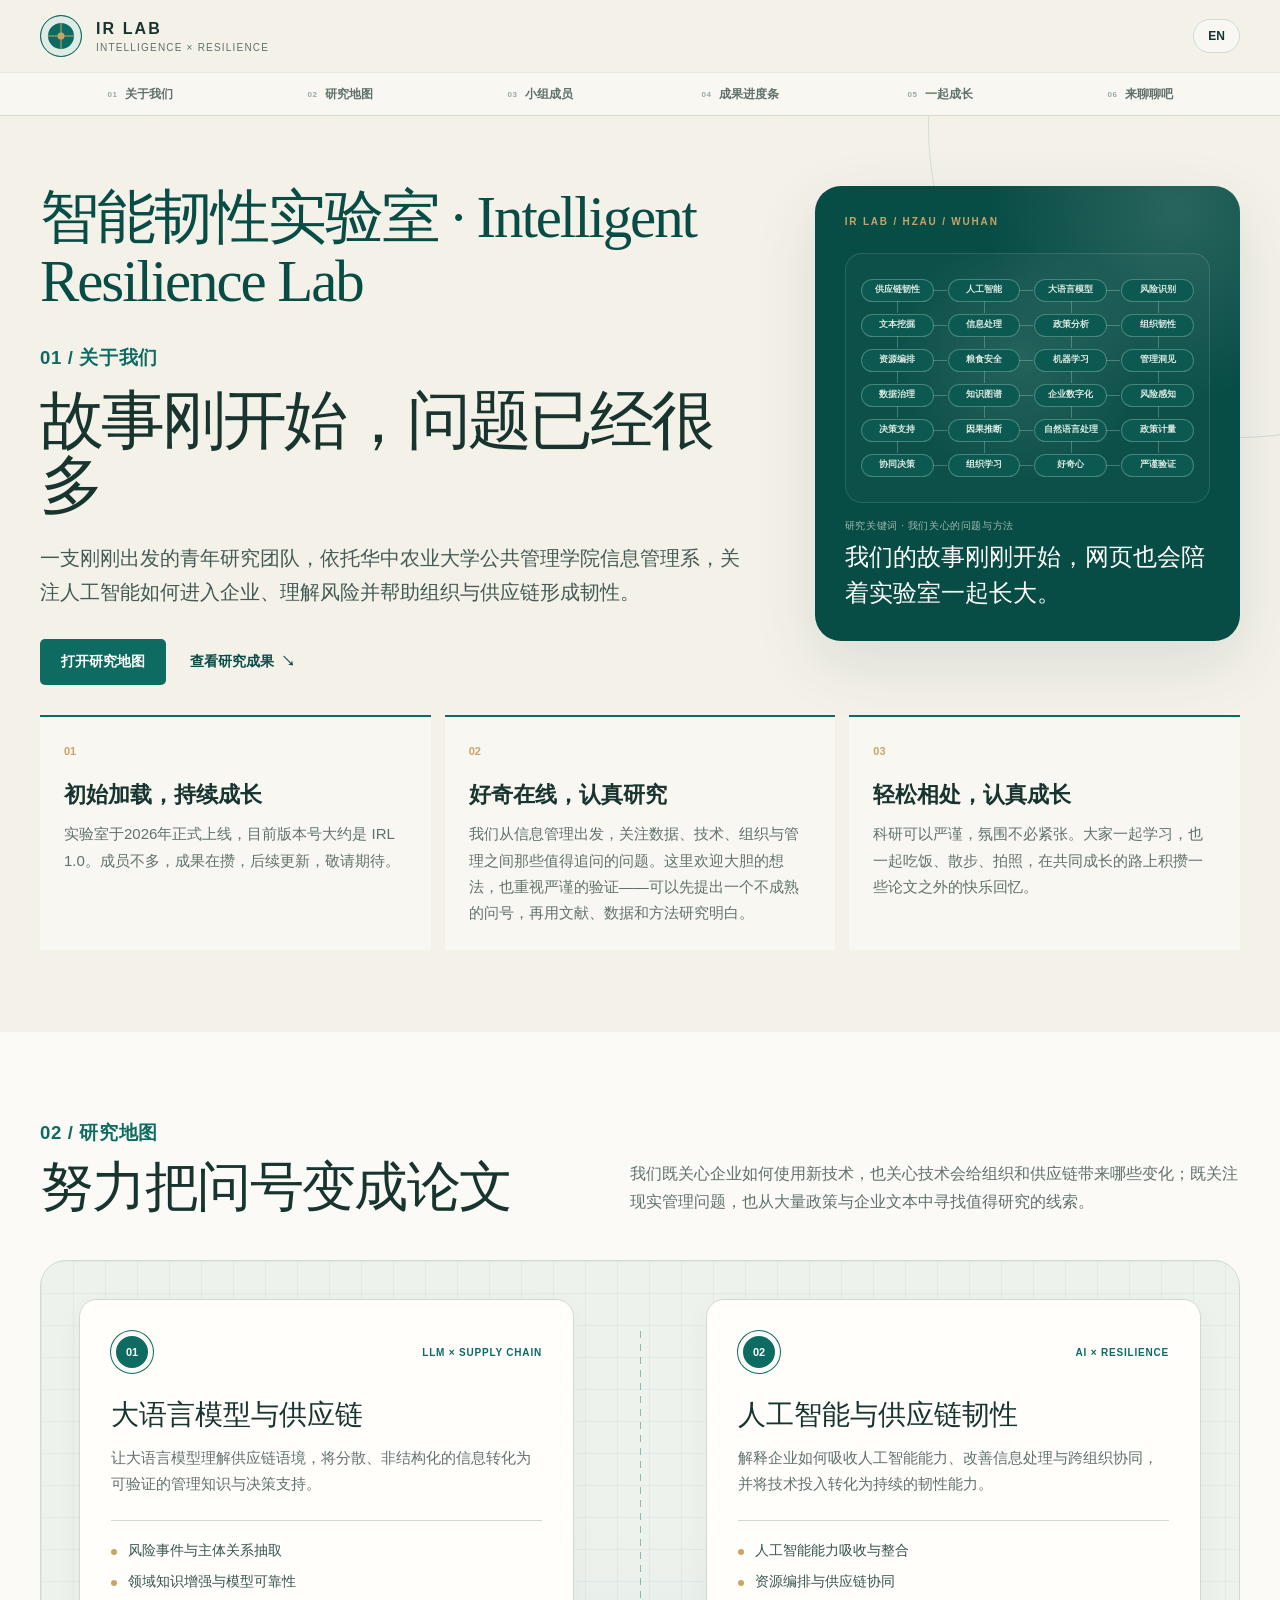
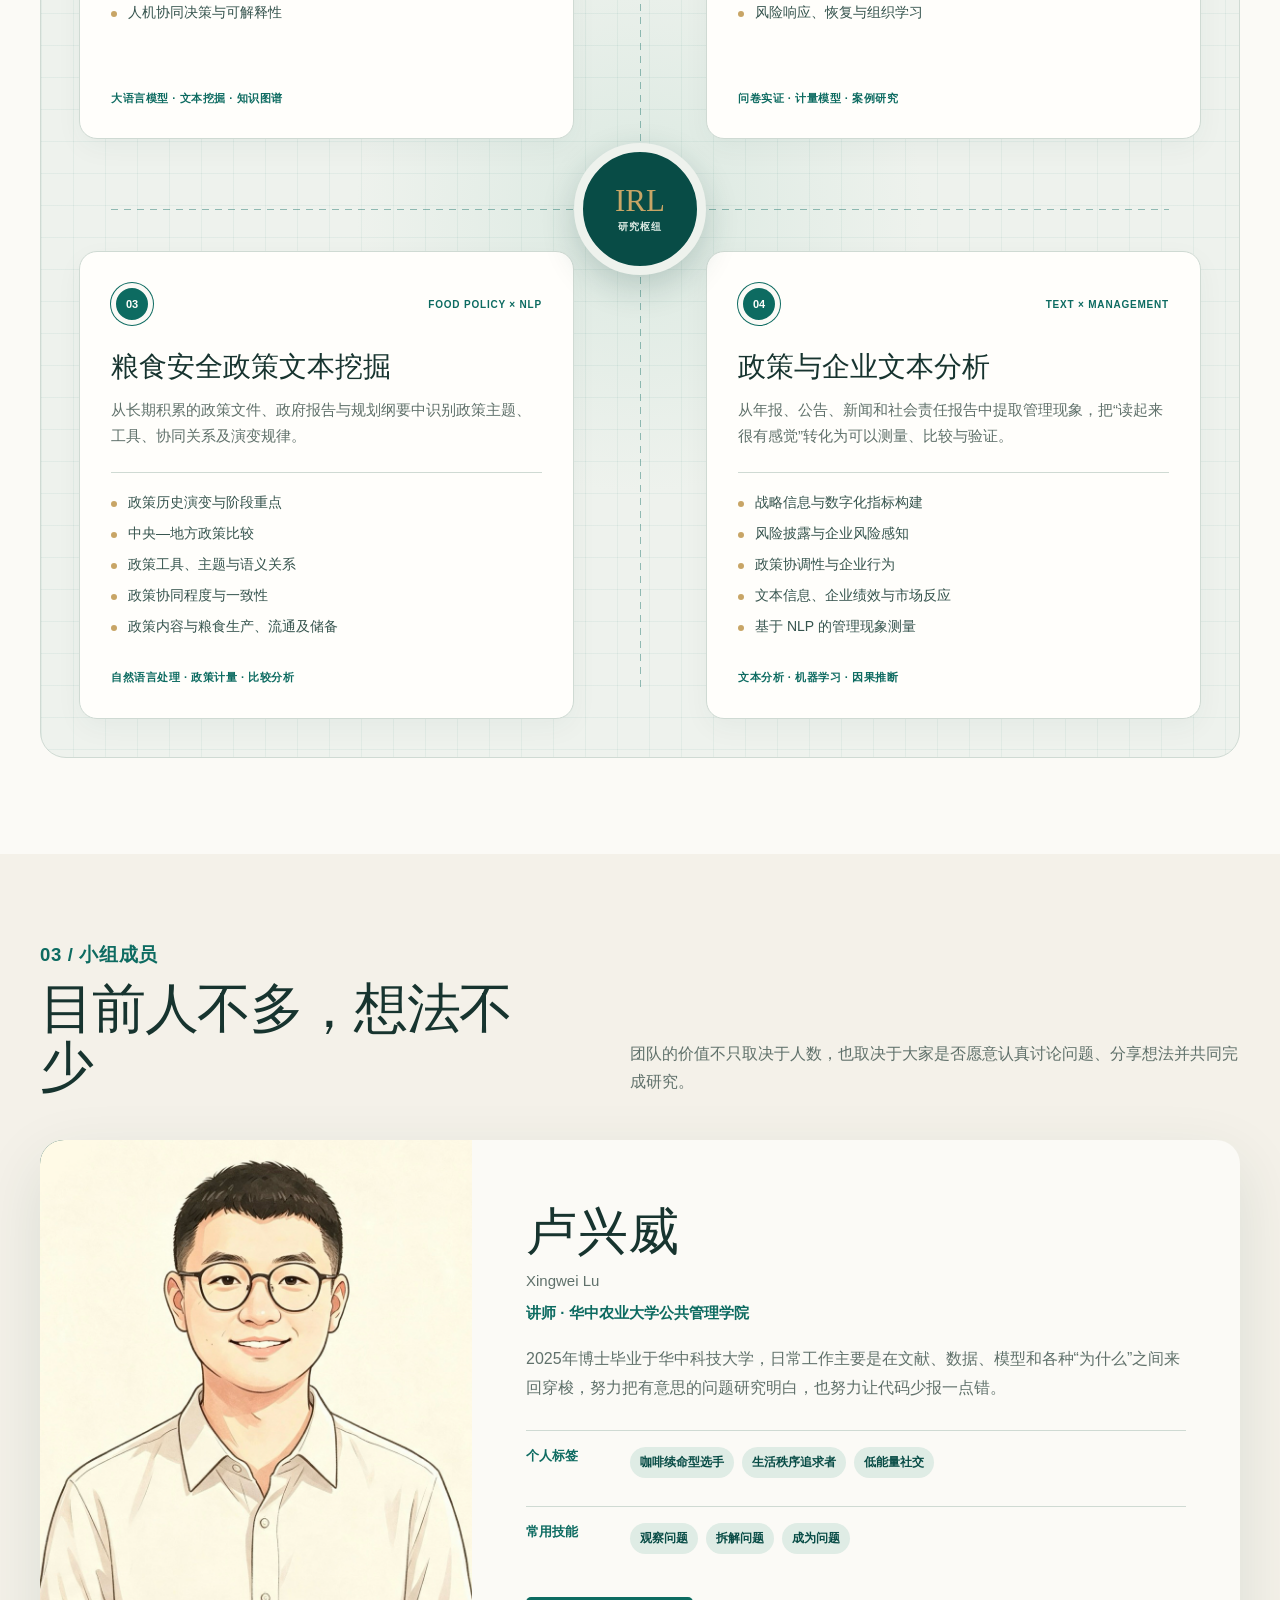
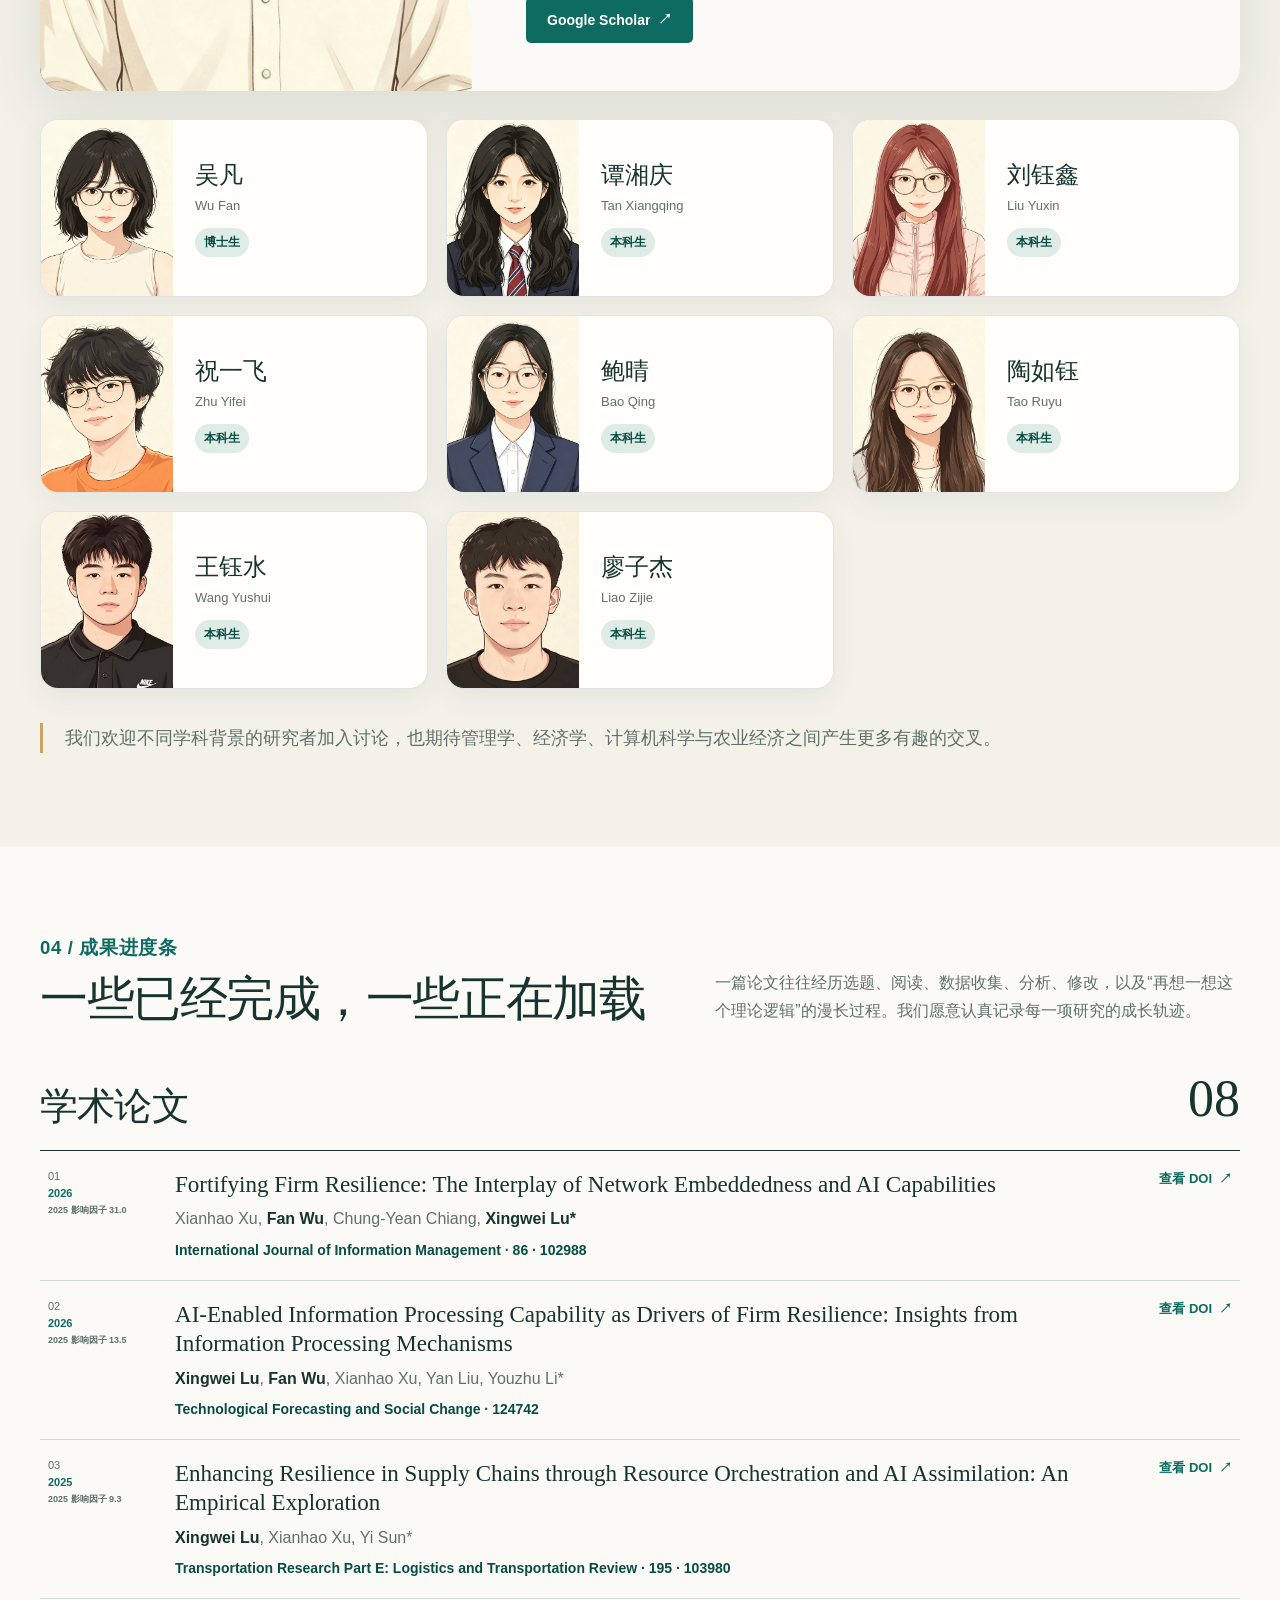
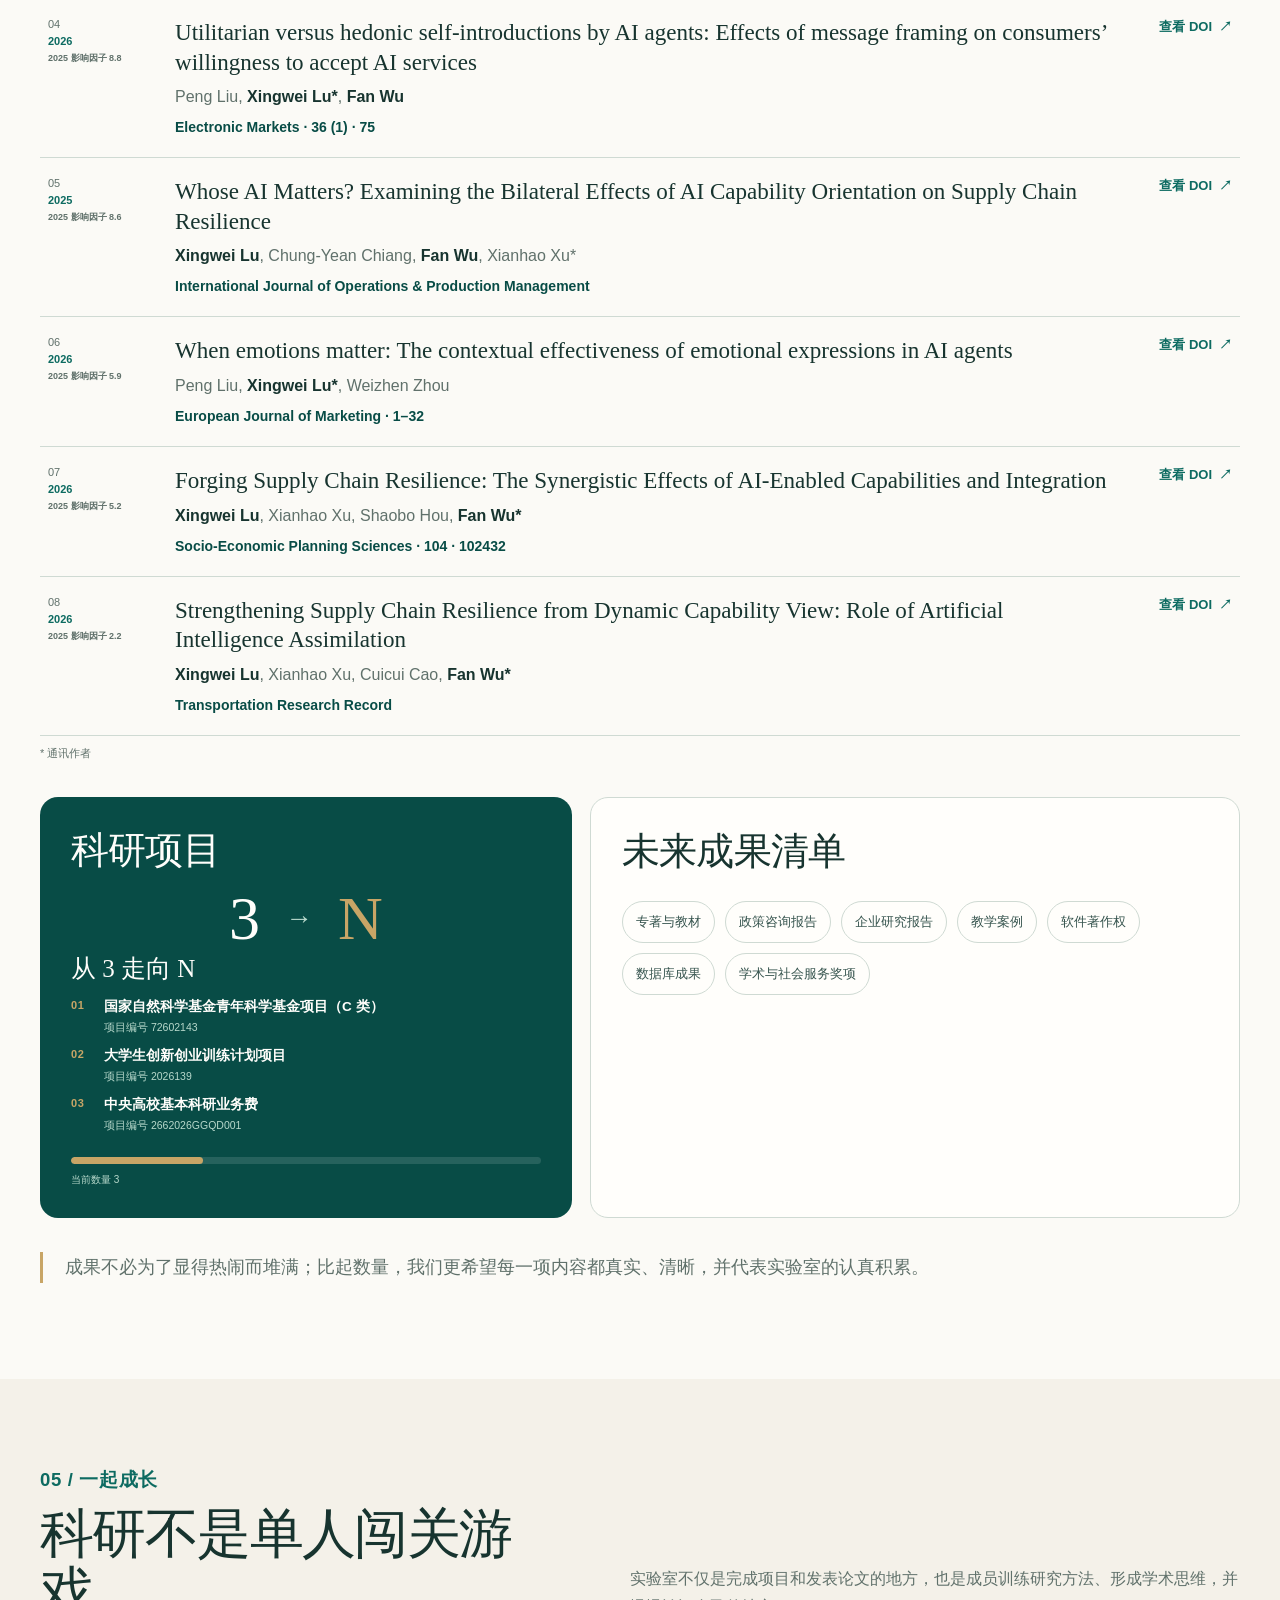
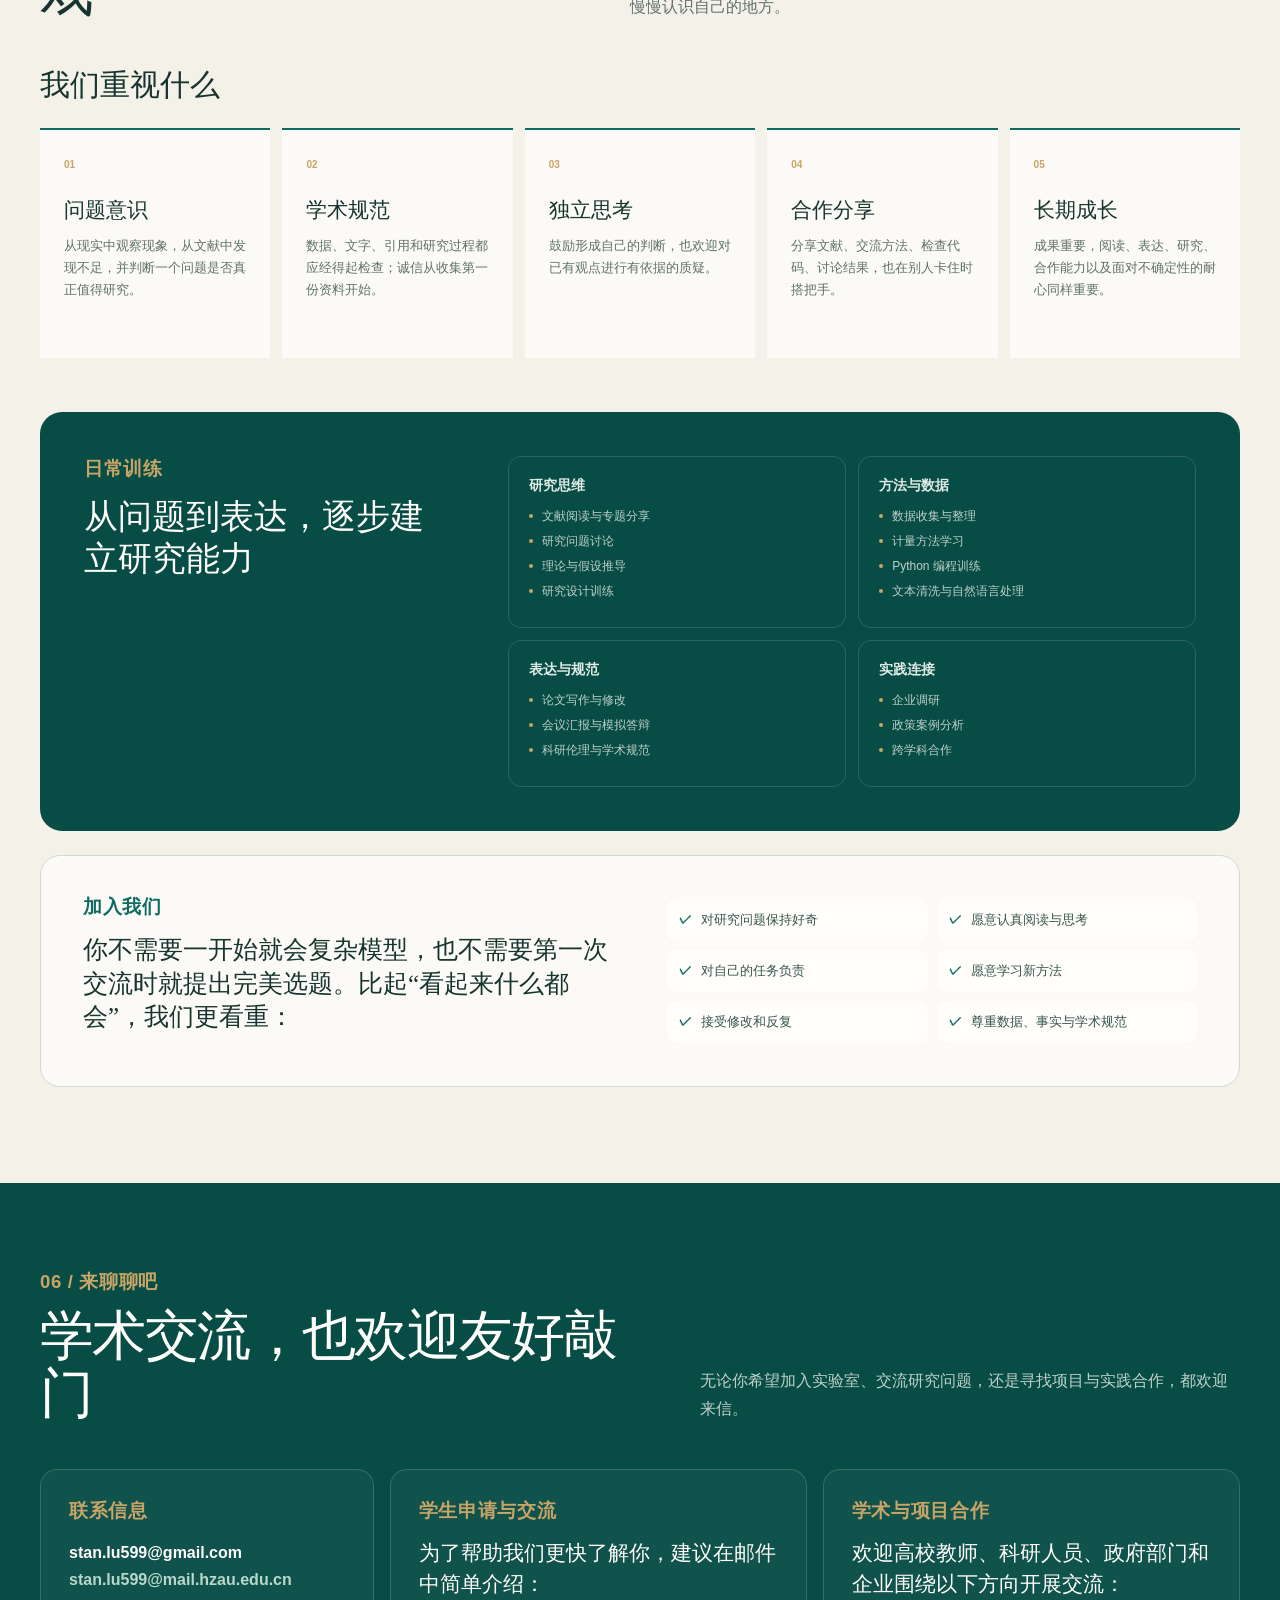
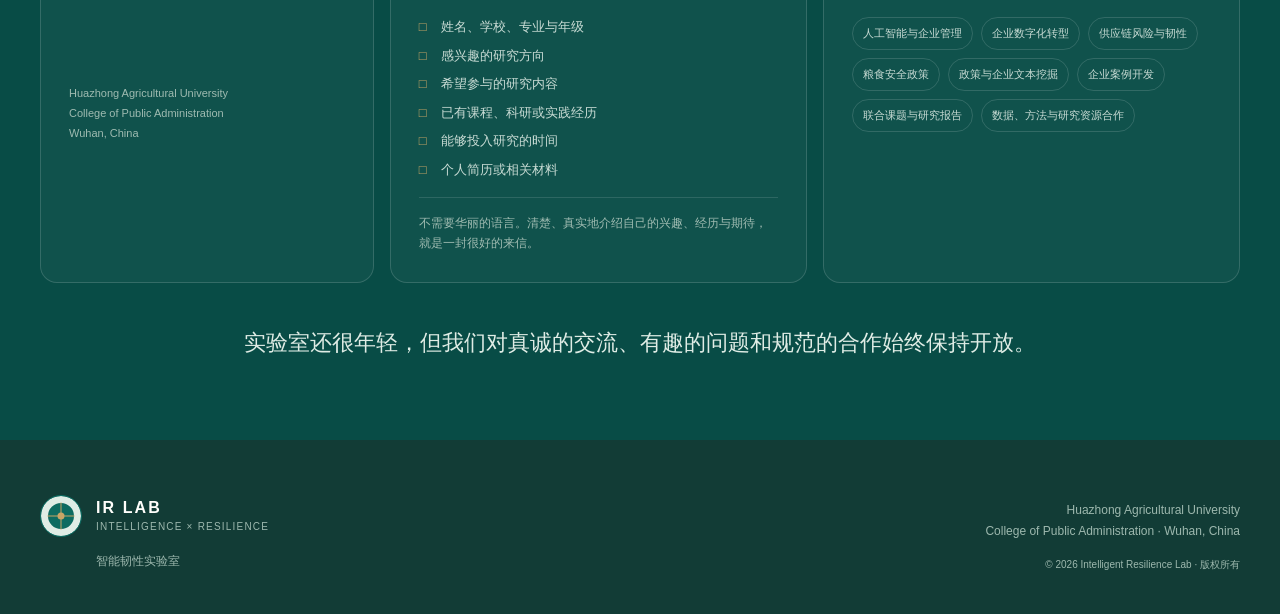
==== commit 408fd25e: "新增两篇论文；项目序号改为3；精简大创项目名称" ====
--- a/index.html
+++ b/index.html
@@ -1,2 +1,2 @@
 <!DOCTYPE html><html lang="zh-CN"><head><meta charSet="utf-8"/><meta name="viewport" content="width=device-width, initial-scale=1"/><link rel="preload" href="/members/lu-xingwei.jpg" as="image"/><link rel="preload" href="/members/wu-fan.jpg" as="image"/><link rel="preload" href="/members/tan-xiangqing.jpg" as="image"/><link rel="preload" href="/members/liu-yuxin.jpg" as="image"/><link rel="preload" href="/members/zhu-yifei.jpg" as="image"/><link rel="preload" href="/members/bao-qing.jpg" as="image"/><link rel="preload" href="/members/tao-ruyu.jpg" as="image"/><link rel="preload" href="/members/wang-yushui.jpg" as="image"/><link rel="preload" href="/members/liao-zijie.jpg" as="image"/><link rel="stylesheet" href="/assets/index-F2KfQpmy.css" data-rsc-css-href="/assets/index-F2KfQpmy.css" data-precedence="vite-rsc/importer-resources"/><link rel="modulepreload" href="/assets/layout-segment-context-BbS0aigi.js" crossorigin=""/><link rel="modulepreload" href="/assets/rolldown-runtime-S-ySWqyJ.js" crossorigin=""/><link rel="modulepreload" href="/assets/index-mKSSKJn2.js" crossorigin=""/><link rel="modulepreload" href="/assets/framework-XU8gKkFC.js" crossorigin=""/><title>智能韧性实验室 | Intelligent Resilience Lab</title><meta name="description" content="华中农业大学智能韧性实验室，关注大语言模型、人工智能与供应链韧性、粮食安全政策及政策与企业文本分析。"/><meta property="og:title" content="Intelligent Resilience Lab"/><meta property="og:description" content="Research on AI, supply-chain resilience, food-security policy, and text analytics."/><meta property="og:type" content="website"/><meta property="og:image" content="http://localhost:3000/og.png"/><meta property="og:image:width" content="1536"/><meta property="og:image:height" content="1024"/><meta property="og:image:alt" content="Intelligent Resilience Lab — Intelligence for resilient supply chains"/><meta name="twitter:card" content="summary_large_image"/><meta name="twitter:title" content="Intelligent Resilience Lab"/><meta name="twitter:description" content="Research on AI, supply-chain resilience, food-security policy, and text analytics."/><meta name="twitter:image" content="http://localhost:3000/og.png"/><link rel="shortcut icon" href="/favicon.svg"/><link rel="icon" href="/favicon.svg"/><script>self.__VINEXT_RSC_PARAMS__={}</script><script>self.__VINEXT_RSC_NAV__={"pathname":"/","searchParams":[]}</script><link rel="modulepreload" href="/assets/index-mKSSKJn2.js" />
-</head><body><div class="siteShell" lang="zh-CN"><header class="siteHeader"><div class="container headerTop"><a href="/zh" aria-label="Intelligent Resilience Lab home"><span class="brand"><span class="brandMark" aria-hidden="true"><i></i></span><span><strong>IR LAB</strong><small>Intelligence × Resilience</small></span></span></a><a class="languageSwitch" href="/en" hrefLang="en">EN</a></div><nav class="sectionNav" aria-label="板块导航"><div class="container sectionNavInner"><a href="#about"><span>01</span>关于我们</a><a href="#research"><span>02</span>研究地图</a><a href="#people"><span>03</span>小组成员</a><a href="#progress"><span>04</span>成果进度条</a><a href="#growth"><span>05</span>一起成长</a><a href="#contact"><span>06</span>来聊聊吧</a></div></nav></header><main><section class="aboutHero" id="about"><div class="container"><div class="heroGrid"><div class="heroCopy"><p class="groupName">智能韧性实验室 · Intelligent Resilience Lab</p><p class="sectionKicker">01 / 关于我们</p><h1>故事刚开始，问题已经很多</h1><p class="heroLead">一支刚刚出发的青年研究团队，依托华中农业大学公共管理学院信息管理系，关注人工智能如何进入企业、理解风险并帮助组织与供应链形成韧性。</p><div class="heroActions"><a class="primaryButton" href="#research">打开研究地图</a><a class="textLink" href="#progress">查看研究成果<span aria-hidden="true">↘</span></a></div></div><aside class="snapshotCard"><p class="snapshotLabel">IR LAB / HZAU / WUHAN</p><div class="researchWordCloud" aria-label="研究关键词 · 我们关心的问题与方法"><span>供应链韧性</span><span>人工智能</span><span>大语言模型</span><span>风险识别</span><span>文本挖掘</span><span>信息处理</span><span>政策分析</span><span>组织韧性</span><span>资源编排</span><span>粮食安全</span><span>机器学习</span><span>管理洞见</span><span>数据治理</span><span>知识图谱</span><span>企业数字化</span><span>风险感知</span><span>决策支持</span><span>因果推断</span><span>自然语言处理</span><span>政策计量</span><span>协同决策</span><span>组织学习</span><span>好奇心</span><span>严谨验证</span></div><small class="wordCloudLabel">研究关键词 · 我们关心的问题与方法</small><blockquote>我们的故事刚刚开始，网页也会陪着实验室一起长大。</blockquote></aside></div><div class="aboutNarrative"><article><span>01</span><strong>初始加载，持续成长</strong><p>实验室于2026年正式上线，目前版本号大约是 IRL 1.0。成员不多，成果在攒，后续更新，敬请期待。</p></article><article><span>02</span><strong>好奇在线，认真研究</strong><p>我们从信息管理出发，关注数据、技术、组织与管理之间那些值得追问的问题。这里欢迎大胆的想法，也重视严谨的验证——可以先提出一个不成熟的问号，再用文献、数据和方法研究明白。</p></article><article><span>03</span><strong>轻松相处，认真成长</strong><p>科研可以严谨，氛围不必紧张。大家一起学习，也一起吃饭、散步、拍照，在共同成长的路上积攒一些论文之外的快乐回忆。</p></article></div></div></section><section class="researchSection" id="research"><div class="container"><div class="sectionHead"><div><p class="sectionKicker">02 / 研究地图</p><h2>努力把问号变成论文</h2></div><p>我们既关心企业如何使用新技术，也关心技术会给组织和供应链带来哪些变化；既关注现实管理问题，也从大量政策与企业文本中寻找值得研究的线索。</p></div><div class="researchMap"><div class="mapCore" aria-hidden="true"><span>IRL</span><strong>研究枢纽</strong></div><div class="researchGrid"><article class="mapNode node1"><div class="researchCardHead"><span>01</span><small>LLM × Supply Chain</small></div><h3>大语言模型与供应链</h3><p>让大语言模型理解供应链语境，将分散、非结构化的信息转化为可验证的管理知识与决策支持。</p><ul><li>风险事件与主体关系抽取</li><li>领域知识增强与模型可靠性</li><li>人机协同决策与可解释性</li></ul><strong class="methodLine">大语言模型 · 文本挖掘 · 知识图谱</strong></article><article class="mapNode node2"><div class="researchCardHead"><span>02</span><small>AI × Resilience</small></div><h3>人工智能与供应链韧性</h3><p>解释企业如何吸收人工智能能力、改善信息处理与跨组织协同，并将技术投入转化为持续的韧性能力。</p><ul><li>人工智能能力吸收与整合</li><li>资源编排与供应链协同</li><li>风险响应、恢复与组织学习</li></ul><strong class="methodLine">问卷实证 · 计量模型 · 案例研究</strong></article><article class="mapNode node3"><div class="researchCardHead"><span>03</span><small>Food Policy × NLP</small></div><h3>粮食安全政策文本挖掘</h3><p>从长期积累的政策文件、政府报告与规划纲要中识别政策主题、工具、协同关系及演变规律。</p><ul><li>政策历史演变与阶段重点</li><li>中央—地方政策比较</li><li>政策工具、主题与语义关系</li><li>政策协同程度与一致性</li><li>政策内容与粮食生产、流通及储备</li></ul><strong class="methodLine">自然语言处理 · 政策计量 · 比较分析</strong></article><article class="mapNode node4"><div class="researchCardHead"><span>04</span><small>Text × Management</small></div><h3>政策与企业文本分析</h3><p>从年报、公告、新闻和社会责任报告中提取管理现象，把“读起来很有感觉”转化为可以测量、比较与验证。</p><ul><li>战略信息与数字化指标构建</li><li>风险披露与企业风险感知</li><li>政策协调性与企业行为</li><li>文本信息、企业绩效与市场反应</li><li>基于 NLP 的管理现象测量</li></ul><strong class="methodLine">文本分析 · 机器学习 · 因果推断</strong></article></div></div></div></section><section class="peopleSection" id="people"><div class="container"><div class="sectionHead"><div><p class="sectionKicker">03 / 小组成员</p><h2>目前人不多，想法不少</h2></div><p>团队的价值不只取决于人数，也取决于大家是否愿意认真讨论问题、分享想法并共同完成研究。</p></div><div class="piCard"><div class="profileVisual"><img src="/members/lu-xingwei.jpg" alt="卢兴威职业照"/></div><div class="piContent"><h3>卢兴威</h3><p class="piEnglish">Xingwei Lu</p><p class="piRole">讲师 · 华中农业大学公共管理学院</p><p class="piBio">2025年博士毕业于华中科技大学，日常工作主要是在文献、数据、模型和各种“为什么”之间来回穿梭，努力把有意思的问题研究明白，也努力让代码少报一点错。</p><div class="profileDetails"><div><strong>个人标签</strong><p><span>咖啡续命型选手</span><span>生活秩序追求者</span><span>低能量社交</span></p></div><div><strong>常用技能</strong><p><span>观察问题</span><span>拆解问题</span><span>成为问题</span></p></div></div><a class="primaryButton" href="https://scholar.google.com/citations?user=hsKdeJEAAAAJ&amp;hl=zh-CN" target="_blank" rel="noreferrer">Google Scholar<span aria-hidden="true">↗</span></a></div></div><div class="memberGrid"><article class="memberCard"><img src="/members/wu-fan.jpg" alt="吴凡的卡通头像"/><div><h3>吴凡</h3><p>Wu Fan</p><span>博士生</span></div></article><article class="memberCard"><img src="/members/tan-xiangqing.jpg" alt="谭湘庆的卡通头像"/><div><h3>谭湘庆</h3><p>Tan Xiangqing</p><span>本科生</span></div></article><article class="memberCard"><img src="/members/liu-yuxin.jpg" alt="刘钰鑫的卡通头像"/><div><h3>刘钰鑫</h3><p>Liu Yuxin</p><span>本科生</span></div></article><article class="memberCard"><img src="/members/zhu-yifei.jpg" alt="祝一飞的卡通头像"/><div><h3>祝一飞</h3><p>Zhu Yifei</p><span>本科生</span></div></article><article class="memberCard"><img src="/members/bao-qing.jpg" alt="鲍晴的卡通头像"/><div><h3>鲍晴</h3><p>Bao Qing</p><span>本科生</span></div></article><article class="memberCard"><img src="/members/tao-ruyu.jpg" alt="陶如钰的卡通头像"/><div><h3>陶如钰</h3><p>Tao Ruyu</p><span>本科生</span></div></article><article class="memberCard"><img src="/members/wang-yushui.jpg" alt="王钰水的卡通头像"/><div><h3>王钰水</h3><p>Wang Yushui</p><span>本科生</span></div></article><article class="memberCard"><img src="/members/liao-zijie.jpg" alt="廖子杰的卡通头像"/><div><h3>廖子杰</h3><p>Liao Zijie</p><span>本科生</span></div></article></div><p class="sectionClosing">我们欢迎不同学科背景的研究者加入讨论，也期待管理学、经济学、计算机科学与农业经济之间产生更多有趣的交叉。</p></div></section><section class="progressSection" id="progress"><div class="container"><div class="sectionHead"><div><p class="sectionKicker">04 / 成果进度条</p><h2>一些已经完成，一些正在加载</h2></div><p>一篇论文往往经历选题、阅读、数据收集、分析、修改，以及“再想一想这个理论逻辑”的漫长过程。我们愿意认真记录每一项研究的成长轨迹。</p></div><div class="outcomeHead"><h3 class="outcomeTitle">学术论文</h3><strong>06</strong></div><div class="publicationList"><article><div class="paperIndex"><span>01</span><strong>2026</strong><em>2025 影响因子<!-- --> <!-- -->31.0</em></div><div class="paperBody"><h3>Fortifying Firm Resilience: The Interplay of Network Embeddedness and AI Capabilities</h3><p class="paperAuthors"><span>Xianhao Xu<!-- -->, </span><span><strong>Fan Wu</strong>, </span><span>Chung-Yean Chiang<!-- -->, </span><span><strong>Xingwei Lu*</strong></span></p><p class="journal">International Journal of Information Management<!-- --> · 86<!-- --> · 102988</p></div><a class="doiLink" href="https://doi.org/10.1016/j.ijinfomgt.2025.102988" target="_blank" rel="noreferrer">查看 DOI<span aria-hidden="true">↗</span></a></article><article><div class="paperIndex"><span>02</span><strong>2026</strong><em>2025 影响因子<!-- --> <!-- -->13.5</em></div><div class="paperBody"><h3>AI-Enabled Information Processing Capability as Drivers of Firm Resilience: Insights from Information Processing Mechanisms</h3><p class="paperAuthors"><span><strong>Xingwei Lu</strong>, </span><span><strong>Fan Wu</strong>, </span><span>Xianhao Xu<!-- -->, </span><span>Yan Liu<!-- -->, </span><span>Youzhu Li*</span></p><p class="journal">Technological Forecasting and Social Change<!-- --> · 124742</p></div><a class="doiLink" href="https://doi.org/10.1016/j.techfore.2026.124742" target="_blank" rel="noreferrer">查看 DOI<span aria-hidden="true">↗</span></a></article><article><div class="paperIndex"><span>03</span><strong>2025</strong><em>2025 影响因子<!-- --> <!-- -->9.3</em></div><div class="paperBody"><h3>Enhancing Resilience in Supply Chains through Resource Orchestration and AI Assimilation: An Empirical Exploration</h3><p class="paperAuthors"><span><strong>Xingwei Lu</strong>, </span><span>Xianhao Xu<!-- -->, </span><span>Yi Sun*</span></p><p class="journal">Transportation Research Part E: Logistics and Transportation Review<!-- --> · 195<!-- --> · 103980</p></div><a class="doiLink" href="https://doi.org/10.1016/j.tre.2025.103980" target="_blank" rel="noreferrer">查看 DOI<span aria-hidden="true">↗</span></a></article><article><div class="paperIndex"><span>04</span><strong>2025</strong><em>2025 影响因子<!-- --> <!-- -->8.6</em></div><div class="paperBody"><h3>Whose AI Matters? Examining the Bilateral Effects of AI Capability Orientation on Supply Chain Resilience</h3><p class="paperAuthors"><span><strong>Xingwei Lu</strong>, </span><span>Chung-Yean Chiang<!-- -->, </span><span><strong>Fan Wu</strong>, </span><span>Xianhao Xu*</span></p><p class="journal">International Journal of Operations &amp; Production Management</p></div><a class="doiLink" href="https://doi.org/10.1108/IJOPM-09-2024-0790" target="_blank" rel="noreferrer">查看 DOI<span aria-hidden="true">↗</span></a></article><article><div class="paperIndex"><span>05</span><strong>2026</strong><em>2025 影响因子<!-- --> <!-- -->5.2</em></div><div class="paperBody"><h3>Forging Supply Chain Resilience: The Synergistic Effects of AI-Enabled Capabilities and Integration</h3><p class="paperAuthors"><span><strong>Xingwei Lu</strong>, </span><span>Xianhao Xu<!-- -->, </span><span>Shaobo Hou<!-- -->, </span><span><strong>Fan Wu*</strong></span></p><p class="journal">Socio-Economic Planning Sciences<!-- --> · 104<!-- --> · 102432</p></div><a class="doiLink" href="https://doi.org/10.1016/j.seps.2026.102432" target="_blank" rel="noreferrer">查看 DOI<span aria-hidden="true">↗</span></a></article><article><div class="paperIndex"><span>06</span><strong>2026</strong><em>2025 影响因子<!-- --> <!-- -->2.2</em></div><div class="paperBody"><h3>Strengthening Supply Chain Resilience from Dynamic Capability View: Role of Artificial Intelligence Assimilation</h3><p class="paperAuthors"><span><strong>Xingwei Lu</strong>, </span><span>Xianhao Xu<!-- -->, </span><span>Cuicui Cao<!-- -->, </span><span><strong>Fan Wu*</strong></span></p><p class="journal">Transportation Research Record</p></div><a class="doiLink" href="https://doi.org/10.1177/03611981261436639" target="_blank" rel="noreferrer">查看 DOI<span aria-hidden="true">↗</span></a></article></div><p class="correspondingNote">* 通讯作者</p><div class="progressDashboard"><article class="projectCard"><h3 class="outcomeTitle">科研项目</h3><div class="projectNumber"><strong>1</strong><span>→</span><em>N</em></div><h4>从 1 走向 N</h4><ul class="projectList"><li><span class="projectListIndex">01</span><div><strong>国家自然科学基金青年科学基金项目（C 类）</strong><small>项目编号<!-- --> <!-- -->72602143</small></div></li><li><span class="projectListIndex">02</span><div><strong>大学生创新创业训练计划项目：基于动态注意力机制的企业AI漂洗识别方法与治理策略研究</strong><small>项目编号<!-- --> <!-- -->2026139</small></div></li><li><span class="projectListIndex">03</span><div><strong>中央高校基本科研业务费</strong><small>项目编号<!-- --> <!-- -->2662026GGQD001</small></div></li></ul><div class="projectMeter"><i></i></div><small>当前数量 3</small></article><article class="futureCard"><h3 class="outcomeTitle">未来成果清单</h3><div class="futureTags"><span>专著与教材</span><span>政策咨询报告</span><span>企业研究报告</span><span>教学案例</span><span>软件著作权</span><span>数据库成果</span><span>学术与社会服务奖项</span></div></article></div><p class="sectionClosing">成果不必为了显得热闹而堆满；比起数量，我们更希望每一项内容都真实、清晰，并代表实验室的认真积累。</p></div></section><section class="growthSection" id="growth"><div class="container"><div class="sectionHead"><div><p class="sectionKicker">05 / 一起成长</p><h2>科研不是单人闯关游戏</h2></div><p>实验室不仅是完成项目和发表论文的地方，也是成员训练研究方法、形成学术思维，并慢慢认识自己的地方。</p></div><h3 class="subsectionTitle">我们重视什么</h3><div class="valuesGrid"><article><span>01</span><h4>问题意识</h4><p>从现实中观察现象，从文献中发现不足，并判断一个问题是否真正值得研究。</p></article><article><span>02</span><h4>学术规范</h4><p>数据、文字、引用和研究过程都应经得起检查；诚信从收集第一份资料开始。</p></article><article><span>03</span><h4>独立思考</h4><p>鼓励形成自己的判断，也欢迎对已有观点进行有依据的质疑。</p></article><article><span>04</span><h4>合作分享</h4><p>分享文献、交流方法、检查代码、讨论结果，也在别人卡住时搭把手。</p></article><article><span>05</span><h4>长期成长</h4><p>成果重要，阅读、表达、研究、合作能力以及面对不确定性的耐心同样重要。</p></article></div><div class="trainingBlock"><div><p class="sectionKicker">日常训练</p><h3>从问题到表达，逐步建立研究能力</h3></div><div class="trainingGrid"><article><h4>研究思维</h4><ul><li>文献阅读与专题分享</li><li>研究问题讨论</li><li>理论与假设推导</li><li>研究设计训练</li></ul></article><article><h4>方法与数据</h4><ul><li>数据收集与整理</li><li>计量方法学习</li><li>Python 编程训练</li><li>文本清洗与自然语言处理</li></ul></article><article><h4>表达与规范</h4><ul><li>论文写作与修改</li><li>会议汇报与模拟答辩</li><li>科研伦理与学术规范</li></ul></article><article><h4>实践连接</h4><ul><li>企业调研</li><li>政策案例分析</li><li>跨学科合作</li></ul></article></div></div><div class="joinPanel"><div><p class="sectionKicker">加入我们</p><h3>你不需要一开始就会复杂模型，也不需要第一次交流时就提出完美选题。比起“看起来什么都会”，我们更看重：</h3></div><div class="qualityList"><span>对研究问题保持好奇</span><span>愿意认真阅读与思考</span><span>对自己的任务负责</span><span>愿意学习新方法</span><span>接受修改和反复</span><span>尊重数据、事实与学术规范</span></div></div></div></section><section class="contactSection" id="contact"><div class="container"><div class="sectionHead contactIntro"><div><p class="sectionKicker">06 / 来聊聊吧</p><h2>学术交流，也欢迎友好敲门</h2></div><p>无论你希望加入实验室、交流研究问题，还是寻找项目与实践合作，都欢迎来信。</p></div><div class="contactGrid"><article class="emailCard"><p class="sectionKicker">联系信息</p><a href="mailto:stan.lu599@gmail.com">stan.lu599@gmail.com</a><a href="mailto:stan.lu599@mail.hzau.edu.cn">stan.lu599@mail.hzau.edu.cn</a><small>Huazhong Agricultural University<br/>College of Public Administration<br/>Wuhan, China</small></article><article><p class="sectionKicker">学生申请与交流</p><h3>为了帮助我们更快了解你，建议在邮件中简单介绍：</h3><ul class="checkList"><li>姓名、学校、专业与年级</li><li>感兴趣的研究方向</li><li>希望参与的研究内容</li><li>已有课程、科研或实践经历</li><li>能够投入研究的时间</li><li>个人简历或相关材料</li></ul><p class="contactNote">不需要华丽的语言。清楚、真实地介绍自己的兴趣、经历与期待，就是一封很好的来信。</p></article><article><p class="sectionKicker">学术与项目合作</p><h3>欢迎高校教师、科研人员、政府部门和企业围绕以下方向开展交流：</h3><div class="collaborationTags"><span>人工智能与企业管理</span><span>企业数字化转型</span><span>供应链风险与韧性</span><span>粮食安全政策</span><span>政策与企业文本挖掘</span><span>企业案例开发</span><span>联合课题与研究报告</span><span>数据、方法与研究资源合作</span></div></article></div><blockquote class="contactClosing">实验室还很年轻，但我们对真诚的交流、有趣的问题和规范的合作始终保持开放。</blockquote></div></section></main><footer><div class="container footerGrid"><div><span class="brand"><span class="brandMark" aria-hidden="true"><i></i></span><span><strong>IR LAB</strong><small>Intelligence × Resilience</small></span></span><p>智能韧性实验室</p></div><div><p>Huazhong Agricultural University<br/>College of Public Administration · Wuhan, China</p><small>© <!-- -->2026<!-- --> Intelligent Resilience Lab · <!-- -->版权所有</small></div></div></footer></div><script id="_R_">import("/assets/index-mKSSKJn2.js")</script></body></html><script>self.__VINEXT_RSC_CHUNKS__=self.__VINEXT_RSC_CHUNKS__||[];self.__VINEXT_RSC_CHUNKS__.push("2:I[\"8c0f216c4604\",[],\"Children\",1]\n3:I[\"15c18cfaeeff\",[],\"LayoutSegmentProvider\",1]\n4:I[\"8c0f216c4604\",[],\"Slot\",1]\n5:I[\"593f344dc510\",[],\"RedirectBoundary\",1]\n:HL[\"/assets/index-F2KfQpmy.css\",\"style\"]\n")</script><script>self.__VINEXT_RSC_CHUNKS__=self.__VINEXT_RSC_CHUNKS__||[];self.__VINEXT_RSC_CHUNKS__.push("0:{\"__route\":\"route:/\",\"__interceptionContext\":null,\"__layoutIds\":[\"layout:/\"],\"__rootLayout\":\"/\",\"page:/\":\"$L1\",\"layout:/\":[[[[\"$\",\"link\",\"css:/assets/index-F2KfQpmy.css\",{\"rel\":\"stylesheet\",\"precedence\":\"vite-rsc/importer-resources\",\"href\":\"/assets/index-F2KfQpmy.css\",\"data-rsc-css-href\":\"/assets/index-F2KfQpmy.css\"}],\"$undefined\"],[\"$\",\"html\",null,{\"lang\":\"zh-CN\",\"children\":[\"$\",\"body\",null,{\"children\":[\"$\",\"$L2\",null,{}]}]}]],null],\"route:/\":[[[\"$\",\"meta\",null,{\"charSet\":\"utf-8\"}],[[\"$\",\"title\",\"0\",{\"children\":\"智能韧性实验室 | Intelligent Resilience Lab\"}],[\"$\",\"meta\",\"1\",{\"name\":\"description\",\"content\":\"华中农业大学智能韧性实验室，关注大语言模型、人工智能与供应链韧性、粮食安全政策及政策与企业文本分析。\"}],[\"$\",\"meta\",\"2\",{\"property\":\"og:title\",\"content\":\"Intelligent Resilience Lab\"}],[\"$\",\"meta\",\"3\",{\"property\":\"og:description\",\"content\":\"Research on AI, supply-chain resilience, food-security policy, and text analytics.\"}],[\"$\",\"meta\",\"4\",{\"property\":\"og:type\",\"content\":\"website\"}],[\"$\",\"meta\",\"5\",{\"property\":\"og:image\",\"content\":\"http://localhost:3000/og.png\"}],[\"$\",\"meta\",\"6\",{\"property\":\"og:image:width\",\"content\":\"1536\"}],[\"$\",\"meta\",\"7\",{\"property\":\"og:image:height\",\"content\":\"1024\"}],[\"$\",\"meta\",\"8\",{\"property\":\"og:image:alt\",\"content\":\"Intelligent Resilience Lab — Intelligence for resilient supply chains\"}],[\"$\",\"meta\",\"9\",{\"name\":\"twitter:card\",\"content\":\"summary_large_image\"}],[\"$\",\"meta\",\"10\",{\"name\":\"twitter:title\",\"content\":\"Intelligent Resilience Lab\"}],[\"$\",\"meta\",\"11\",{\"name\":\"twitter:description\",\"content\":\"Research on AI, supply-chain resilience, food-security policy, and text analytics.\"}],[\"$\",\"meta\",\"12\",{\"name\":\"twitter:image\",\"content\":\"http://localhost:3000/og.png\"}],[\"$\",\"link\",\"13\",{\"rel\":\"shortcut icon\",\"href\":\"/favicon.svg\"}],[\"$\",\"link\",\"14\",{\"rel\":\"icon\",\"href\":\"/favicon.svg\"}]],[[\"$\",\"meta\",\"0\",{\"name\":\"viewport\",\"content\":\"width=device-width, initial-scale=1\"}]]],[\"$\",\"$L3\",null,{\"segmentMap\":{\"children\":[]},\"children\":[\"$\",\"$L4\",null,{\"id\":\"layout:/\",\"parallelSlots\":\"$undefined\",\"children\":[\"$\",\"$L5\",null,{\"children\":[\"$\",\"$L3\",null,{\"segmentMap\":{\"children\":[]},\"children\":[\"$\",\"$L4\",null,{\"id\":\"page:/\"}]}]}]}]}]],\"__layoutFlags\":{\"layout:/\":\"s\"},\"__artifactCompatibility\":{\"schemaVersion\":1,\"graphVersion\":\"app-route-graph:4uhn5s1wvoptc\",\"deploymentVersion\":\"7870ae39-b2ed-4dd0-a42f-ac0e24a77b65\",\"appElementsSchemaVersion\":1,\"rscPayloadSchemaVersion\":1,\"rootBoundaryId\":\"/\",\"renderEpoch\":null}}\n")</script><script>self.__VINEXT_RSC_CHUNKS__=self.__VINEXT_RSC_CHUNKS__||[];self.__VINEXT_RSC_CHUNKS__.push("1:[\"$\",\"div\",null,{\"className\":\"siteShell\",\"lang\":\"zh-CN\",\"children\":[[\"$\",\"header\",null,{\"className\":\"siteHeader\",\"children\":[[\"$\",\"div\",null,{\"className\":\"container headerTop\",\"children\":[[\"$\",\"a\",null,{\"href\":\"/zh\",\"aria-label\":\"Intelligent Resilience Lab home\",\"children\":[\"$\",\"span\",null,{\"className\":\"brand\",\"children\":[[\"$\",\"span\",null,{\"className\":\"brandMark\",\"aria-hidden\":\"true\",\"children\":[\"$\",\"i\",null,{}]}],[\"$\",\"span\",null,{\"children\":[[\"$\",\"strong\",null,{\"children\":\"IR LAB\"}],[\"$\",\"small\",null,{\"children\":\"Intelligence × Resilience\"}]]}]]}]}],[\"$\",\"a\",null,{\"className\":\"languageSwitch\",\"href\":\"/en\",\"hrefLang\":\"en\",\"children\":\"EN\"}]]}],[\"$\",\"nav\",null,{\"className\":\"sectionNav\",\"aria-label\":\"板块导航\",\"children\":[\"$\",\"div\",null,{\"className\":\"container sectionNavInner\",\"children\":[[\"$\",\"a\",\"about\",{\"href\":\"#about\",\"children\":[[\"$\",\"span\",null,{\"children\":\"01\"}],\"关于我们\"]}],[\"$\",\"a\",\"research\",{\"href\":\"#research\",\"children\":[[\"$\",\"span\",null,{\"children\":\"02\"}],\"研究地图\"]}],[\"$\",\"a\",\"people\",{\"href\":\"#people\",\"children\":[[\"$\",\"span\",null,{\"children\":\"03\"}],\"小组成员\"]}],[\"$\",\"a\",\"progress\",{\"href\":\"#progress\",\"children\":[[\"$\",\"span\",null,{\"children\":\"04\"}],\"成果进度条\"]}],[\"$\",\"a\",\"growth\",{\"href\":\"#growth\",\"children\":[[\"$\",\"span\",null,{\"children\":\"05\"}],\"一起成长\"]}],[\"$\",\"a\",\"contact\",{\"href\":\"#contact\",\"children\":[[\"$\",\"span\",null,{\"children\":\"06\"}],\"来聊聊吧\"]}]]}]}]]}],[\"$\",\"main\",null,{\"children\":[[\"$\",\"section\",null,{\"className\":\"aboutHero\",\"id\":\"about\",\"children\":[\"$\",\"div\",null,{\"className\":\"container\",\"children\":[[\"$\",\"div\",null,{\"className\":\"heroGrid\",\"children\":[[\"$\",\"div\",null,{\"className\":\"heroCopy\",\"children\":[[\"$\",\"p\",null,{\"className\":\"groupName\",\"children\":\"智能韧性实验室 · Intelligent Resilience Lab\"}],[\"$\",\"p\",null,{\"className\":\"sectionKicker\",\"children\":\"01 / 关于我们\"}],[\"$\",\"h1\",null,{\"children\":\"故事刚开始，问题已经很多\"}],[\"$\",\"p\",null,{\"className\":\"heroLead\",\"children\":\"一支刚刚出发的青年研究团队，依托华中农业大学公共管理学院信息管理系，关注人工智能如何进入企业、理解风险并帮助组织与供应链形成韧性。\"}],[\"$\",\"div\",null,{\"className\":\"heroActions\",\"children\":[[\"$\",\"a\",null,{\"className\":\"primaryButton\",\"href\":\"#research\",\"children\":\"打开研究地图\"}],[\"$\",\"a\",null,{\"className\":\"textLink\",\"href\":\"#progress\",\"children\":[\"查看研究成果\",[\"$\",\"span\",null,{\"aria-hidden\":\"true\",\"children\":\"↘\"}]]}]]}]]}],[\"$\",\"aside\",null,{\"className\":\"snapshotCard\",\"children\":[[\"$\",\"p\",null,{\"className\":\"snapshotLabel\",\"children\":\"IR LAB / HZAU / WUHAN\"}],[\"$\",\"div\",null,{\"className\":\"researchWordCloud\",\"aria-label\":\"研究关键词 · 我们关心的问题与方法\",\"children\":[[\"$\",\"span\",\"供应链韧性\",{\"children\":\"供应链韧性\"}],[\"$\",\"span\",\"人工智能\",{\"children\":\"人工智能\"}],[\"$\",\"span\",\"大语言模型\",{\"children\":\"大语言模型\"}],[\"$\",\"span\",\"风险识别\",{\"children\":\"风险识别\"}],[\"$\",\"span\",\"文本挖掘\",{\"children\":\"文本挖掘\"}],[\"$\",\"span\",\"信息处理\",{\"children\":\"信息处理\"}],[\"$\",\"span\",\"政策分析\",{\"children\":\"政策分析\"}],[\"$\",\"span\",\"组织韧性\",{\"children\":\"组织韧性\"}],[\"$\",\"span\",\"资源编排\",{\"children\":\"资源编排\"}],[\"$\",\"span\",\"粮食安全\",{\"children\":\"粮食安全\"}],[\"$\",\"span\",\"机器学习\",{\"children\":\"机器学习\"}],[\"$\",\"span\",\"管理洞见\",{\"children\":\"管理洞见\"}],[\"$\",\"span\",\"数据治理\",{\"children\":\"数据治理\"}],[\"$\",\"span\",\"知识图谱\",{\"children\":\"知识图谱\"}],[\"$\",\"span\",\"企业数字化\",{\"children\":\"企业数字化\"}],[\"$\",\"span\",\"风险感知\",{\"children\":\"风险感知\"}],[\"$\",\"span\",\"决策支持\",{\"children\":\"决策支持\"}],[\"$\",\"span\",\"因果推断\",{\"children\":\"因果推断\"}],[\"$\",\"span\",\"自然语言处理\",{\"children\":\"自然语言处理\"}],[\"$\",\"span\",\"政策计量\",{\"children\":\"政策计量\"}],[\"$\",\"span\",\"协同决策\",{\"children\":\"协同决策\"}],[\"$\",\"span\",\"组织学习\",{\"children\":\"组织学习\"}],[\"$\",\"span\",\"好奇心\",{\"children\":\"好奇心\"}],[\"$\",\"span\",\"严谨验证\",{\"children\":\"严谨验证\"}]]}],[\"$\",\"small\",null,{\"className\":\"wordCloudLabel\",\"children\":\"研究关键词 · 我们关心的问题与方法\"}],[\"$\",\"blockquote\",null,{\"children\":\"我们的故事刚刚开始，网页也会陪着实验室一起长大。\"}]]}]]}],[\"$\",\"div\",null,{\"className\":\"aboutNarrative\",\"children\":[[\"$\",\"article\",\"初始加载，持续成长\",{\"children\":[[\"$\",\"span\",null,{\"children\":\"01\"}],[\"$\",\"strong\",null,{\"children\":\"初始加载，持续成长\"}],[\"$\",\"p\",null,{\"children\":\"实验室于2026年正式上线，目前版本号大约是 IRL 1.0。成员不多，成果在攒，后续更新，敬请期待。\"}]]}],[\"$\",\"article\",\"好奇在线，认真研究\",{\"children\":[[\"$\",\"span\",null,{\"children\":\"02\"}],[\"$\",\"strong\",null,{\"children\":\"好奇在线，认真研究\"}],[\"$\",\"p\",null,{\"children\":\"我们从信息管理出发，关注数据、技术、组织与管理之间那些值得追问的问题。这里欢迎大胆的想法，也重视严谨的验证——可以先提出一个不成熟的问号，再用文献、数据和方法研究明白。\"}]]}],[\"$\",\"article\",\"轻松相处，认真成长\",{\"children\":[[\"$\",\"span\",null,{\"children\":\"03\"}],[\"$\",\"strong\",null,{\"children\":\"轻松相处，认真成长\"}],[\"$\",\"p\",null,{\"children\":\"科研可以严谨，氛围不必紧张。大家一起学习，也一起吃饭、散步、拍照，在共同成长的路上积攒一些论文之外的快乐回忆。\"}]]}]]}]]}]}],[\"$\",\"section\",null,{\"className\":\"researchSection\",\"id\":\"research\",\"children\":[\"$\",\"div\",null,{\"className\":\"container\",\"children\":[[\"$\",\"div\",null,{\"className\":\"sectionHead\",\"children\":[[\"$\",\"div\",null,{\"children\":[[\"$\",\"p\",null,{\"className\":\"sectionKicker\",\"children\":\"02 / 研究地图\"}],[\"$\",\"h2\",null,{\"children\":\"努力把问号变成论文\"}]]}],[\"$\",\"p\",null,{\"children\":\"我们既关心企业如何使用新技术，也关心技术会给组织和供应链带来哪些变化；既关注现实管理问题，也从大量政策与企业文本中寻找值得研究的线索。\"}]]}],[\"$\",\"div\",null,{\"className\":\"researchMap\",\"children\":[[\"$\",\"div\",null,{\"className\":\"mapCore\",\"aria-hidden\":\"true\",\"children\":[[\"$\",\"span\",null,{\"children\":\"IRL\"}],\"$L6\"]}],\"$L7\"]}]]}]}],\"$L8\",\"$L9\",\"$La\",\"$Lb\"]}],\"$Lc\"]}]\n")</script><script>self.__VINEXT_RSC_CHUNKS__=self.__VINEXT_RSC_CHUNKS__||[];self.__VINEXT_RSC_CHUNKS__.push(":HL[\"/members/lu-xingwei.jpg\",\"image\"]\n:HL[\"/members/wu-fan.jpg\",\"image\"]\n:HL[\"/members/tan-xiangqing.jpg\",\"image\"]\n:HL[\"/members/liu-yuxin.jpg\",\"image\"]\n:HL[\"/members/zhu-yifei.jpg\",\"image\"]\n:HL[\"/members/bao-qing.jpg\",\"image\"]\n:HL[\"/members/tao-ruyu.jpg\",\"image\"]\n:HL[\"/members/wang-yushui.jpg\",\"image\"]\n:HL[\"/members/liao-zijie.jpg\",\"image\"]\n6:[\"$\",\"strong\",null,{\"children\":\"研究枢纽\"}]\n")</script><script>self.__VINEXT_RSC_CHUNKS__=self.__VINEXT_RSC_CHUNKS__||[];self.__VINEXT_RSC_CHUNKS__.push("7:[\"$\",\"div\",null,{\"className\":\"researchGrid\",\"children\":[[\"$\",\"article\",\"大语言模型与供应链\",{\"className\":\"mapNode node1\",\"children\":[[\"$\",\"div\",null,{\"className\":\"researchCardHead\",\"children\":[[\"$\",\"span\",null,{\"children\":\"01\"}],[\"$\",\"small\",null,{\"children\":\"LLM × Supply Chain\"}]]}],[\"$\",\"h3\",null,{\"children\":\"大语言模型与供应链\"}],[\"$\",\"p\",null,{\"children\":\"让大语言模型理解供应链语境，将分散、非结构化的信息转化为可验证的管理知识与决策支持。\"}],[\"$\",\"ul\",null,{\"children\":[[\"$\",\"li\",\"风险事件与主体关系抽取\",{\"children\":\"风险事件与主体关系抽取\"}],[\"$\",\"li\",\"领域知识增强与模型可靠性\",{\"children\":\"领域知识增强与模型可靠性\"}],[\"$\",\"li\",\"人机协同决策与可解释性\",{\"children\":\"人机协同决策与可解释性\"}]]}],[\"$\",\"strong\",null,{\"className\":\"methodLine\",\"children\":\"大语言模型 · 文本挖掘 · 知识图谱\"}]]}],[\"$\",\"article\",\"人工智能与供应链韧性\",{\"className\":\"mapNode node2\",\"children\":[[\"$\",\"div\",null,{\"className\":\"researchCardHead\",\"children\":[[\"$\",\"span\",null,{\"children\":\"02\"}],[\"$\",\"small\",null,{\"children\":\"AI × Resilience\"}]]}],[\"$\",\"h3\",null,{\"children\":\"人工智能与供应链韧性\"}],[\"$\",\"p\",null,{\"children\":\"解释企业如何吸收人工智能能力、改善信息处理与跨组织协同，并将技术投入转化为持续的韧性能力。\"}],[\"$\",\"ul\",null,{\"children\":[[\"$\",\"li\",\"人工智能能力吸收与整合\",{\"children\":\"人工智能能力吸收与整合\"}],[\"$\",\"li\",\"资源编排与供应链协同\",{\"children\":\"资源编排与供应链协同\"}],[\"$\",\"li\",\"风险响应、恢复与组织学习\",{\"children\":\"风险响应、恢复与组织学习\"}]]}],[\"$\",\"strong\",null,{\"className\":\"methodLine\",\"children\":\"问卷实证 · 计量模型 · 案例研究\"}]]}],[\"$\",\"article\",\"粮食安全政策文本挖掘\",{\"className\":\"mapNode node3\",\"children\":[[\"$\",\"div\",null,{\"className\":\"researchCardHead\",\"children\":[[\"$\",\"span\",null,{\"children\":\"03\"}],[\"$\",\"small\",null,{\"children\":\"Food Policy × NLP\"}]]}],[\"$\",\"h3\",null,{\"children\":\"粮食安全政策文本挖掘\"}],[\"$\",\"p\",null,{\"children\":\"从长期积累的政策文件、政府报告与规划纲要中识别政策主题、工具、协同关系及演变规律。\"}],[\"$\",\"ul\",null,{\"children\":[[\"$\",\"li\",\"政策历史演变与阶段重点\",{\"children\":\"政策历史演变与阶段重点\"}],[\"$\",\"li\",\"中央—地方政策比较\",{\"children\":\"中央—地方政策比较\"}],[\"$\",\"li\",\"政策工具、主题与语义关系\",{\"children\":\"政策工具、主题与语义关系\"}],[\"$\",\"li\",\"政策协同程度与一致性\",{\"children\":\"政策协同程度与一致性\"}],[\"$\",\"li\",\"政策内容与粮食生产、流通及储备\",{\"children\":\"政策内容与粮食生产、流通及储备\"}]]}],[\"$\",\"strong\",null,{\"className\":\"methodLine\",\"children\":\"自然语言处理 · 政策计量 · 比较分析\"}]]}],[\"$\",\"article\",\"政策与企业文本分析\",{\"className\":\"mapNode node4\",\"children\":[[\"$\",\"div\",null,{\"className\":\"researchCardHead\",\"children\":[[\"$\",\"span\",null,{\"children\":\"04\"}],[\"$\",\"small\",null,{\"children\":\"Text × Management\"}]]}],[\"$\",\"h3\",null,{\"children\":\"政策与企业文本分析\"}],[\"$\",\"p\",null,{\"children\":\"从年报、公告、新闻和社会责任报告中提取管理现象，把“读起来很有感觉”转化为可以测量、比较与验证。\"}],[\"$\",\"ul\",null,{\"children\":[[\"$\",\"li\",\"战略信息与数字化指标构建\",{\"children\":\"战略信息与数字化指标构建\"}],[\"$\",\"li\",\"风险披露与企业风险感知\",{\"children\":\"风险披露与企业风险感知\"}],[\"$\",\"li\",\"政策协调性与企业行为\",{\"children\":\"政策协调性与企业行为\"}],[\"$\",\"li\",\"文本信息、企业绩效与市场反应\",{\"children\":\"文本信息、企业绩效与市场反应\"}],[\"$\",\"li\",\"基于 NLP 的管理现象测量\",{\"children\":\"基于 NLP 的管理现象测量\"}]]}],[\"$\",\"strong\",null,{\"className\":\"methodLine\",\"children\":\"文本分析 · 机器学习 · 因果推断\"}]]}]]}]\n")</script><script>self.__VINEXT_RSC_CHUNKS__=self.__VINEXT_RSC_CHUNKS__||[];self.__VINEXT_RSC_CHUNKS__.push("8:[\"$\",\"section\",null,{\"className\":\"peopleSection\",\"id\":\"people\",\"children\":[\"$\",\"div\",null,{\"className\":\"container\",\"children\":[[\"$\",\"div\",null,{\"className\":\"sectionHead\",\"children\":[[\"$\",\"div\",null,{\"children\":[[\"$\",\"p\",null,{\"className\":\"sectionKicker\",\"children\":\"03 / 小组成员\"}],[\"$\",\"h2\",null,{\"children\":\"目前人不多，想法不少\"}]]}],[\"$\",\"p\",null,{\"children\":\"团队的价值不只取决于人数，也取决于大家是否愿意认真讨论问题、分享想法并共同完成研究。\"}]]}],[\"$\",\"div\",null,{\"className\":\"piCard\",\"children\":[[\"$\",\"div\",null,{\"className\":\"profileVisual\",\"children\":[\"$\",\"img\",null,{\"src\":\"/members/lu-xingwei.jpg\",\"alt\":\"卢兴威职业照\"}]}],[\"$\",\"div\",null,{\"className\":\"piContent\",\"children\":[[\"$\",\"h3\",null,{\"children\":\"卢兴威\"}],[\"$\",\"p\",null,{\"className\":\"piEnglish\",\"children\":\"Xingwei Lu\"}],[\"$\",\"p\",null,{\"className\":\"piRole\",\"children\":\"讲师 · 华中农业大学公共管理学院\"}],[\"$\",\"p\",null,{\"className\":\"piBio\",\"children\":\"2025年博士毕业于华中科技大学，日常工作主要是在文献、数据、模型和各种“为什么”之间来回穿梭，努力把有意思的问题研究明白，也努力让代码少报一点错。\"}],[\"$\",\"div\",null,{\"className\":\"profileDetails\",\"children\":[[\"$\",\"div\",null,{\"children\":[[\"$\",\"strong\",null,{\"children\":\"个人标签\"}],[\"$\",\"p\",null,{\"children\":[[\"$\",\"span\",\"咖啡续命型选手\",{\"children\":\"咖啡续命型选手\"}],[\"$\",\"span\",\"生活秩序追求者\",{\"children\":\"生活秩序追求者\"}],[\"$\",\"span\",\"低能量社交\",{\"children\":\"低能量社交\"}]]}]]}],[\"$\",\"div\",null,{\"children\":[[\"$\",\"strong\",null,{\"children\":\"常用技能\"}],[\"$\",\"p\",null,{\"children\":[[\"$\",\"span\",\"观察问题\",{\"children\":\"观察问题\"}],[\"$\",\"span\",\"拆解问题\",{\"children\":\"拆解问题\"}],[\"$\",\"span\",\"成为问题\",{\"children\":\"成为问题\"}]]}]]}]]}],[\"$\",\"a\",null,{\"className\":\"primaryButton\",\"href\":\"https://scholar.google.com/citations?user=hsKdeJEAAAAJ\u0026hl=zh-CN\",\"target\":\"_blank\",\"rel\":\"noreferrer\",\"children\":[\"Google Scholar\",[\"$\",\"span\",null,{\"aria-hidden\":\"true\",\"children\":\"↗\"}]]}]]}]]}],[\"$\",\"div\",null,{\"className\":\"memberGrid\",\"children\":[[\"$\",\"article\",\"吴凡\",{\"className\":\"memberCard\",\"children\":[[\"$\",\"img\",null,{\"src\":\"/members/wu-fan.jpg\",\"alt\":\"吴凡的卡通头像\"}],[\"$\",\"div\",null,{\"children\":[[\"$\",\"h3\",null,{\"children\":\"吴凡\"}],[\"$\",\"p\",null,{\"children\":\"Wu Fan\"}],[\"$\",\"span\",null,{\"children\":\"博士生\"}]]}]]}],[\"$\",\"article\",\"谭湘庆\",{\"className\":\"memberCard\",\"children\":[[\"$\",\"img\",null,{\"src\":\"/members/tan-xiangqing.jpg\",\"alt\":\"谭湘庆的卡通头像\"}],[\"$\",\"div\",null,{\"children\":[[\"$\",\"h3\",null,{\"children\":\"谭湘庆\"}],[\"$\",\"p\",null,{\"children\":\"Tan Xiangqing\"}],[\"$\",\"span\",null,{\"children\":\"本科生\"}]]}]]}],[\"$\",\"article\",\"刘钰鑫\",{\"className\":\"memberCard\",\"children\":[[\"$\",\"img\",null,{\"src\":\"/members/liu-yuxin.jpg\",\"alt\":\"刘钰鑫的卡通头像\"}],[\"$\",\"div\",null,{\"children\":[[\"$\",\"h3\",null,{\"children\":\"刘钰鑫\"}],[\"$\",\"p\",null,{\"children\":\"Liu Yuxin\"}],[\"$\",\"span\",null,{\"children\":\"本科生\"}]]}]]}],[\"$\",\"article\",\"祝一飞\",{\"className\":\"memberCard\",\"children\":[[\"$\",\"img\",null,{\"src\":\"/members/zhu-yifei.jpg\",\"alt\":\"祝一飞的卡通头像\"}],[\"$\",\"div\",null,{\"children\":[[\"$\",\"h3\",null,{\"children\":\"祝一飞\"}],[\"$\",\"p\",null,{\"children\":\"Zhu Yifei\"}],[\"$\",\"span\",null,{\"children\":\"本科生\"}]]}]]}],[\"$\",\"article\",\"鲍晴\",{\"className\":\"memberCard\",\"children\":[[\"$\",\"img\",null,{\"src\":\"/members/bao-qing.jpg\",\"alt\":\"鲍晴的卡通头像\"}],[\"$\",\"div\",null,{\"children\":[[\"$\",\"h3\",null,{\"children\":\"鲍晴\"}],[\"$\",\"p\",null,{\"children\":\"Bao Qing\"}],[\"$\",\"span\",null,{\"children\":\"本科生\"}]]}]]}],[\"$\",\"article\",\"陶如钰\",{\"className\":\"memberCard\",\"children\":[[\"$\",\"img\",null,{\"src\":\"/members/tao-ruyu.jpg\",\"alt\":\"陶如钰的卡通头像\"}],[\"$\",\"div\",null,{\"children\":[[\"$\",\"h3\",null,{\"children\":\"陶如钰\"}],[\"$\",\"p\",null,{\"children\":\"Tao Ruyu\"}],[\"$\",\"span\",null,{\"children\":\"本科生\"}]]}]]}],[\"$\",\"article\",\"王钰水\",{\"className\":\"memberCard\",\"children\":[[\"$\",\"img\",null,{\"src\":\"/members/wang-yushui.jpg\",\"alt\":\"王钰水的卡通头像\"}],[\"$\",\"div\",null,{\"children\":[[\"$\",\"h3\",null,{\"children\":\"王钰水\"}],[\"$\",\"p\",null,{\"children\":\"Wang Yushui\"}],[\"$\",\"span\",null,{\"children\":\"本科生\"}]]}]]}],[\"$\",\"article\",\"廖子杰\",{\"className\":\"memberCard\",\"children\":[[\"$\",\"img\",null,{\"src\":\"/members/liao-zijie.jpg\",\"alt\":\"廖子杰的卡通头像\"}],[\"$\",\"div\",null,{\"children\":[[\"$\",\"h3\",null,{\"children\":\"廖子杰\"}],[\"$\",\"p\",null,{\"children\":\"Liao Zijie\"}],[\"$\",\"span\",null,{\"children\":\"本科生\"}]]}]]}]]}],[\"$\",\"p\",null,{\"className\":\"sectionClosing\",\"children\":\"我们欢迎不同学科背景的研究者加入讨论，也期待管理学、经济学、计算机科学与农业经济之间产生更多有趣的交叉。\"}]]}]}]\n")</script><script>self.__VINEXT_RSC_CHUNKS__=self.__VINEXT_RSC_CHUNKS__||[];self.__VINEXT_RSC_CHUNKS__.push("9:[\"$\",\"section\",null,{\"className\":\"progressSection\",\"id\":\"progress\",\"children\":[\"$\",\"div\",null,{\"className\":\"container\",\"children\":[[\"$\",\"div\",null,{\"className\":\"sectionHead\",\"children\":[[\"$\",\"div\",null,{\"children\":[[\"$\",\"p\",null,{\"className\":\"sectionKicker\",\"children\":\"04 / 成果进度条\"}],[\"$\",\"h2\",null,{\"children\":\"一些已经完成，一些正在加载\"}]]}],[\"$\",\"p\",null,{\"children\":\"一篇论文往往经历选题、阅读、数据收集、分析、修改，以及“再想一想这个理论逻辑”的漫长过程。我们愿意认真记录每一项研究的成长轨迹。\"}]]}],[\"$\",\"div\",null,{\"className\":\"outcomeHead\",\"children\":[[\"$\",\"h3\",null,{\"className\":\"outcomeTitle\",\"children\":\"学术论文\"}],[\"$\",\"strong\",null,{\"children\":\"06\"}]]}],[\"$\",\"div\",null,{\"className\":\"publicationList\",\"children\":[[\"$\",\"article\",\"10.1016/j.ijinfomgt.2025.102988\",{\"children\":[[\"$\",\"div\",null,{\"className\":\"paperIndex\",\"children\":[[\"$\",\"span\",null,{\"children\":\"01\"}],[\"$\",\"strong\",null,{\"children\":2026}],[\"$\",\"em\",null,{\"children\":[\"2025 影响因子\",\" \",\"31.0\"]}]]}],[\"$\",\"div\",null,{\"className\":\"paperBody\",\"children\":[[\"$\",\"h3\",null,{\"children\":\"Fortifying Firm Resilience: The Interplay of Network Embeddedness and AI Capabilities\"}],[\"$\",\"p\",null,{\"className\":\"paperAuthors\",\"children\":[[\"$\",\"span\",\"Xianhao Xu\",{\"children\":[\"Xianhao Xu\",\", \"]}],[\"$\",\"span\",\"Fan Wu\",{\"children\":[[\"$\",\"strong\",null,{\"children\":\"Fan Wu\"}],\", \"]}],[\"$\",\"span\",\"Chung-Yean Chiang\",{\"children\":[\"Chung-Yean Chiang\",\", \"]}],[\"$\",\"span\",\"Xingwei Lu\",{\"children\":[[\"$\",\"strong\",null,{\"children\":\"Xingwei Lu*\"}],\"\"]}]]}],[\"$\",\"p\",null,{\"className\":\"journal\",\"children\":[\"International Journal of Information Management\",\" · 86\",\" · 102988\"]}]]}],[\"$\",\"a\",null,{\"className\":\"doiLink\",\"href\":\"https://doi.org/10.1016/j.ijinfomgt.2025.102988\",\"target\":\"_blank\",\"rel\":\"noreferrer\",\"children\":[\"查看 DOI\",[\"$\",\"span\",null,{\"aria-hidden\":\"true\",\"children\":\"↗\"}]]}]]}],[\"$\",\"article\",\"10.1016/j.techfore.2026.124742\",{\"children\":[[\"$\",\"div\",null,{\"className\":\"paperIndex\",\"children\":[[\"$\",\"span\",null,{\"children\":\"02\"}],[\"$\",\"strong\",null,{\"children\":2026}],[\"$\",\"em\",null,{\"children\":[\"2025 影响因子\",\" \",\"13.5\"]}]]}],[\"$\",\"div\",null,{\"className\":\"paperBody\",\"children\":[[\"$\",\"h3\",null,{\"children\":\"AI-Enabled Information Processing Capability as Drivers of Firm Resilience: Insights from Information Processing Mechanisms\"}],[\"$\",\"p\",null,{\"className\":\"paperAuthors\",\"children\":[[\"$\",\"span\",\"Xingwei Lu\",{\"children\":[[\"$\",\"strong\",null,{\"children\":\"Xingwei Lu\"}],\", \"]}],[\"$\",\"span\",\"Fan Wu\",{\"children\":[[\"$\",\"strong\",null,{\"children\":\"Fan Wu\"}],\", \"]}],[\"$\",\"span\",\"Xianhao Xu\",{\"children\":[\"Xianhao Xu\",\", \"]}],[\"$\",\"span\",\"Yan Liu\",{\"children\":[\"Yan Liu\",\", \"]}],[\"$\",\"span\",\"Youzhu Li\",{\"children\":[\"Youzhu Li*\",\"\"]}]]}],[\"$\",\"p\",null,{\"className\":\"journal\",\"children\":[\"Technological Forecasting and Social Change\",\"\",\" · 124742\"]}]]}],[\"$\",\"a\",null,{\"className\":\"doiLink\",\"href\":\"https://doi.org/10.1016/j.techfore.2026.124742\",\"target\":\"_blank\",\"rel\":\"noreferrer\",\"children\":[\"查看 DOI\",[\"$\",\"span\",null,{\"aria-hidden\":\"true\",\"children\":\"↗\"}]]}]]}],[\"$\",\"article\",\"10.1016/j.tre.2025.103980\",{\"children\":[[\"$\",\"div\",null,{\"className\":\"paperIndex\",\"children\":[[\"$\",\"span\",null,{\"children\":\"03\"}],[\"$\",\"strong\",null,{\"children\":2025}],[\"$\",\"em\",null,{\"children\":[\"2025 影响因子\",\" \",\"9.3\"]}]]}],[\"$\",\"div\",null,{\"className\":\"paperBody\",\"children\":[[\"$\",\"h3\",null,{\"children\":\"Enhancing Resilience in Supply Chains through Resource Orchestration and AI Assimilation: An Empirical Exploration\"}],[\"$\",\"p\",null,{\"className\":\"paperAuthors\",\"children\":[[\"$\",\"span\",\"Xingwei Lu\",{\"children\":[[\"$\",\"strong\",null,{\"children\":\"Xingwei Lu\"}],\", \"]}],[\"$\",\"span\",\"Xianhao Xu\",{\"children\":[\"Xianhao Xu\",\", \"]}],[\"$\",\"span\",\"Yi Sun\",{\"children\":[\"Yi Sun*\",\"\"]}]]}],[\"$\",\"p\",null,{\"className\":\"journal\",\"children\":[\"Transportation Research Part E: Logistics and Transportation Review\",\" · 195\",\" · 103980\"]}]]}],[\"$\",\"a\",null,{\"className\":\"doiLink\",\"href\":\"https://doi.org/10.1016/j.tre.2025.103980\",\"target\":\"_blank\",\"rel\":\"noreferrer\",\"children\":[\"查看 DOI\",[\"$\",\"span\",null,{\"aria-hidden\":\"true\",\"children\":\"↗\"}]]}]]}],[\"$\",\"article\",\"10.1108/IJOPM-09-2024-0790\",{\"children\":[[\"$\",\"div\",null,{\"className\":\"paperIndex\",\"children\":[[\"$\",\"span\",null,{\"children\":\"04\"}],[\"$\",\"strong\",null,{\"children\":2025}],[\"$\",\"em\",null,{\"children\":[\"2025 影响因子\",\" \",\"8.6\"]}]]}],[\"$\",\"div\",null,{\"className\":\"paperBody\",\"children\":[[\"$\",\"h3\",null,{\"children\":\"Whose AI Matters? Examining the Bilateral Effects of AI Capability Orientation on Supply Chain Resilience\"}],[\"$\",\"p\",null,{\"className\":\"paperAuthors\",\"children\":[[\"$\",\"span\",\"Xingwei Lu\",{\"children\":[[\"$\",\"strong\",null,{\"children\":\"Xingwei Lu\"}],\", \"]}],[\"$\",\"span\",\"Chung-Yean Chiang\",{\"children\":[\"Chung-Yean Chiang\",\", \"]}],\"$Ld\",\"$Le\"]}],\"$Lf\"]}],\"$L10\"]}],\"$L11\",\"$L12\"]}],\"$L13\",\"$L14\",\"$L15\"]}]}]\n")</script><script>self.__VINEXT_RSC_CHUNKS__=self.__VINEXT_RSC_CHUNKS__||[];self.__VINEXT_RSC_CHUNKS__.push("a:[\"$\",\"section\",null,{\"className\":\"growthSection\",\"id\":\"growth\",\"children\":[\"$\",\"div\",null,{\"className\":\"container\",\"children\":[[\"$\",\"div\",null,{\"className\":\"sectionHead\",\"children\":[[\"$\",\"div\",null,{\"children\":[[\"$\",\"p\",null,{\"className\":\"sectionKicker\",\"children\":\"05 / 一起成长\"}],[\"$\",\"h2\",null,{\"children\":\"科研不是单人闯关游戏\"}]]}],[\"$\",\"p\",null,{\"children\":\"实验室不仅是完成项目和发表论文的地方，也是成员训练研究方法、形成学术思维，并慢慢认识自己的地方。\"}]]}],[\"$\",\"h3\",null,{\"className\":\"subsectionTitle\",\"children\":\"我们重视什么\"}],[\"$\",\"div\",null,{\"className\":\"valuesGrid\",\"children\":[[\"$\",\"article\",\"问题意识\",{\"children\":[[\"$\",\"span\",null,{\"children\":\"01\"}],[\"$\",\"h4\",null,{\"children\":\"问题意识\"}],[\"$\",\"p\",null,{\"children\":\"从现实中观察现象，从文献中发现不足，并判断一个问题是否真正值得研究。\"}]]}],[\"$\",\"article\",\"学术规范\",{\"children\":[[\"$\",\"span\",null,{\"children\":\"02\"}],[\"$\",\"h4\",null,{\"children\":\"学术规范\"}],[\"$\",\"p\",null,{\"children\":\"数据、文字、引用和研究过程都应经得起检查；诚信从收集第一份资料开始。\"}]]}],[\"$\",\"article\",\"独立思考\",{\"children\":[[\"$\",\"span\",null,{\"children\":\"03\"}],[\"$\",\"h4\",null,{\"children\":\"独立思考\"}],[\"$\",\"p\",null,{\"children\":\"鼓励形成自己的判断，也欢迎对已有观点进行有依据的质疑。\"}]]}],[\"$\",\"article\",\"合作分享\",{\"children\":[[\"$\",\"span\",null,{\"children\":\"04\"}],[\"$\",\"h4\",null,{\"children\":\"合作分享\"}],[\"$\",\"p\",null,{\"children\":\"分享文献、交流方法、检查代码、讨论结果，也在别人卡住时搭把手。\"}]]}],[\"$\",\"article\",\"长期成长\",{\"children\":[[\"$\",\"span\",null,{\"children\":\"05\"}],[\"$\",\"h4\",null,{\"children\":\"长期成长\"}],[\"$\",\"p\",null,{\"children\":\"成果重要，阅读、表达、研究、合作能力以及面对不确定性的耐心同样重要。\"}]]}]]}],[\"$\",\"div\",null,{\"className\":\"trainingBlock\",\"children\":[[\"$\",\"div\",null,{\"children\":[[\"$\",\"p\",null,{\"className\":\"sectionKicker\",\"children\":\"日常训练\"}],[\"$\",\"h3\",null,{\"children\":\"从问题到表达，逐步建立研究能力\"}]]}],[\"$\",\"div\",null,{\"className\":\"trainingGrid\",\"children\":[[\"$\",\"article\",\"研究思维\",{\"children\":[[\"$\",\"h4\",null,{\"children\":\"研究思维\"}],[\"$\",\"ul\",null,{\"children\":[[\"$\",\"li\",\"文献阅读与专题分享\",{\"children\":\"文献阅读与专题分享\"}],[\"$\",\"li\",\"研究问题讨论\",{\"children\":\"研究问题讨论\"}],[\"$\",\"li\",\"理论与假设推导\",{\"children\":\"理论与假设推导\"}],[\"$\",\"li\",\"研究设计训练\",{\"children\":\"研究设计训练\"}]]}]]}],[\"$\",\"article\",\"方法与数据\",{\"children\":[[\"$\",\"h4\",null,{\"children\":\"方法与数据\"}],[\"$\",\"ul\",null,{\"children\":[[\"$\",\"li\",\"数据收集与整理\",{\"children\":\"数据收集与整理\"}],[\"$\",\"li\",\"计量方法学习\",{\"children\":\"计量方法学习\"}],[\"$\",\"li\",\"Python 编程训练\",{\"children\":\"Python 编程训练\"}],[\"$\",\"li\",\"文本清洗与自然语言处理\",{\"children\":\"文本清洗与自然语言处理\"}]]}]]}],[\"$\",\"article\",\"表达与规范\",{\"children\":[[\"$\",\"h4\",null,{\"children\":\"表达与规范\"}],[\"$\",\"ul\",null,{\"children\":[[\"$\",\"li\",\"论文写作与修改\",{\"children\":\"论文写作与修改\"}],[\"$\",\"li\",\"会议汇报与模拟答辩\",{\"children\":\"会议汇报与模拟答辩\"}],[\"$\",\"li\",\"科研伦理与学术规范\",{\"children\":\"科研伦理与学术规范\"}]]}]]}],[\"$\",\"article\",\"实践连接\",{\"children\":[[\"$\",\"h4\",null,{\"children\":\"实践连接\"}],[\"$\",\"ul\",null,{\"children\":[[\"$\",\"li\",\"企业调研\",{\"children\":\"企业调研\"}],[\"$\",\"li\",\"政策案例分析\",{\"children\":\"政策案例分析\"}],[\"$\",\"li\",\"跨学科合作\",{\"children\":\"跨学科合作\"}]]}]]}]]}]]}],[\"$\",\"div\",null,{\"className\":\"joinPanel\",\"children\":[[\"$\",\"div\",null,{\"children\":[[\"$\",\"p\",null,{\"className\":\"sectionKicker\",\"children\":\"加入我们\"}],[\"$\",\"h3\",null,{\"children\":\"你不需要一开始就会复杂模型，也不需要第一次交流时就提出完美选题。比起“看起来什么都会”，我们更看重：\"}]]}],[\"$\",\"div\",null,{\"className\":\"qualityList\",\"children\":[[\"$\",\"span\",\"对研究问题保持好奇\",{\"children\":\"对研究问题保持好奇\"}],[\"$\",\"span\",\"愿意认真阅读与思考\",{\"children\":\"愿意认真阅读与思考\"}],[\"$\",\"span\",\"对自己的任务负责\",{\"children\":\"对自己的任务负责\"}],[\"$\",\"span\",\"愿意学习新方法\",{\"children\":\"愿意学习新方法\"}],[\"$\",\"span\",\"接受修改和反复\",{\"children\":\"接受修改和反复\"}],[\"$\",\"span\",\"尊重数据、事实与学术规范\",{\"children\":\"尊重数据、事实与学术规范\"}]]}]]}]]}]}]\n")</script><script>self.__VINEXT_RSC_CHUNKS__=self.__VINEXT_RSC_CHUNKS__||[];self.__VINEXT_RSC_CHUNKS__.push("b:[\"$\",\"section\",null,{\"className\":\"contactSection\",\"id\":\"contact\",\"children\":[\"$\",\"div\",null,{\"className\":\"container\",\"children\":[[\"$\",\"div\",null,{\"className\":\"sectionHead contactIntro\",\"children\":[[\"$\",\"div\",null,{\"children\":[[\"$\",\"p\",null,{\"className\":\"sectionKicker\",\"children\":\"06 / 来聊聊吧\"}],[\"$\",\"h2\",null,{\"children\":\"学术交流，也欢迎友好敲门\"}]]}],[\"$\",\"p\",null,{\"children\":\"无论你希望加入实验室、交流研究问题，还是寻找项目与实践合作，都欢迎来信。\"}]]}],[\"$\",\"div\",null,{\"className\":\"contactGrid\",\"children\":[[\"$\",\"article\",null,{\"className\":\"emailCard\",\"children\":[[\"$\",\"p\",null,{\"className\":\"sectionKicker\",\"children\":\"联系信息\"}],[\"$\",\"a\",null,{\"href\":\"mailto:stan.lu599@gmail.com\",\"children\":\"stan.lu599@gmail.com\"}],[\"$\",\"a\",null,{\"href\":\"mailto:stan.lu599@mail.hzau.edu.cn\",\"children\":\"stan.lu599@mail.hzau.edu.cn\"}],[\"$\",\"small\",null,{\"children\":[\"Huazhong Agricultural University\",[\"$\",\"br\",null,{}],\"College of Public Administration\",[\"$\",\"br\",null,{}],\"Wuhan, China\"]}]]}],[\"$\",\"article\",null,{\"children\":[[\"$\",\"p\",null,{\"className\":\"sectionKicker\",\"children\":\"学生申请与交流\"}],[\"$\",\"h3\",null,{\"children\":\"为了帮助我们更快了解你，建议在邮件中简单介绍：\"}],[\"$\",\"ul\",null,{\"className\":\"checkList\",\"children\":[[\"$\",\"li\",\"姓名、学校、专业与年级\",{\"children\":\"姓名、学校、专业与年级\"}],[\"$\",\"li\",\"感兴趣的研究方向\",{\"children\":\"感兴趣的研究方向\"}],[\"$\",\"li\",\"希望参与的研究内容\",{\"children\":\"希望参与的研究内容\"}],[\"$\",\"li\",\"已有课程、科研或实践经历\",{\"children\":\"已有课程、科研或实践经历\"}],[\"$\",\"li\",\"能够投入研究的时间\",{\"children\":\"能够投入研究的时间\"}],[\"$\",\"li\",\"个人简历或相关材料\",{\"children\":\"个人简历或相关材料\"}]]}],[\"$\",\"p\",null,{\"className\":\"contactNote\",\"children\":\"不需要华丽的语言。清楚、真实地介绍自己的兴趣、经历与期待，就是一封很好的来信。\"}]]}],[\"$\",\"article\",null,{\"children\":[[\"$\",\"p\",null,{\"className\":\"sectionKicker\",\"children\":\"学术与项目合作\"}],[\"$\",\"h3\",null,{\"children\":\"欢迎高校教师、科研人员、政府部门和企业围绕以下方向开展交流：\"}],[\"$\",\"div\",null,{\"className\":\"collaborationTags\",\"children\":[[\"$\",\"span\",\"人工智能与企业管理\",{\"children\":\"人工智能与企业管理\"}],[\"$\",\"span\",\"企业数字化转型\",{\"children\":\"企业数字化转型\"}],[\"$\",\"span\",\"供应链风险与韧性\",{\"children\":\"供应链风险与韧性\"}],[\"$\",\"span\",\"粮食安全政策\",{\"children\":\"粮食安全政策\"}],[\"$\",\"span\",\"政策与企业文本挖掘\",{\"children\":\"政策与企业文本挖掘\"}],[\"$\",\"span\",\"企业案例开发\",{\"children\":\"企业案例开发\"}],[\"$\",\"span\",\"联合课题与研究报告\",{\"children\":\"联合课题与研究报告\"}],[\"$\",\"span\",\"数据、方法与研究资源合作\",{\"children\":\"数据、方法与研究资源合作\"}]]}]]}]]}],[\"$\",\"blockquote\",null,{\"className\":\"contactClosing\",\"children\":\"实验室还很年轻，但我们对真诚的交流、有趣的问题和规范的合作始终保持开放。\"}]]}]}]\n")</script><script>self.__VINEXT_RSC_CHUNKS__=self.__VINEXT_RSC_CHUNKS__||[];self.__VINEXT_RSC_CHUNKS__.push("c:[\"$\",\"footer\",null,{\"children\":[\"$\",\"div\",null,{\"className\":\"container footerGrid\",\"children\":[[\"$\",\"div\",null,{\"children\":[[\"$\",\"span\",null,{\"className\":\"brand\",\"children\":[[\"$\",\"span\",null,{\"className\":\"brandMark\",\"aria-hidden\":\"true\",\"children\":[\"$\",\"i\",null,{}]}],[\"$\",\"span\",null,{\"children\":[[\"$\",\"strong\",null,{\"children\":\"IR LAB\"}],[\"$\",\"small\",null,{\"children\":\"Intelligence × Resilience\"}]]}]]}],[\"$\",\"p\",null,{\"children\":\"智能韧性实验室\"}]]}],[\"$\",\"div\",null,{\"children\":[[\"$\",\"p\",null,{\"children\":[\"Huazhong Agricultural University\",[\"$\",\"br\",null,{}],\"College of Public Administration · Wuhan, China\"]}],[\"$\",\"small\",null,{\"children\":[\"© \",2026,\" Intelligent Resilience Lab · \",\"版权所有\"]}]]}]]}]}]\n")</script><script>self.__VINEXT_RSC_CHUNKS__=self.__VINEXT_RSC_CHUNKS__||[];self.__VINEXT_RSC_CHUNKS__.push("d:[\"$\",\"span\",\"Fan Wu\",{\"children\":[[\"$\",\"strong\",null,{\"children\":\"Fan Wu\"}],\", \"]}]\ne:[\"$\",\"span\",\"Xianhao Xu\",{\"children\":[\"Xianhao Xu*\",\"\"]}]\nf:[\"$\",\"p\",null,{\"className\":\"journal\",\"children\":[\"International Journal of Operations \u0026 Production Management\",\"\",\"\"]}]\n10:[\"$\",\"a\",null,{\"className\":\"doiLink\",\"href\":\"https://doi.org/10.1108/IJOPM-09-2024-0790\",\"target\":\"_blank\",\"rel\":\"noreferrer\",\"children\":[\"查看 DOI\",[\"$\",\"span\",null,{\"aria-hidden\":\"true\",\"children\":\"↗\"}]]}]\n11:[\"$\",\"article\",\"10.1016/j.seps.2026.102432\",{\"children\":[[\"$\",\"div\",null,{\"className\":\"paperIndex\",\"children\":[[\"$\",\"span\",null,{\"children\":\"05\"}],[\"$\",\"strong\",null,{\"children\":2026}],[\"$\",\"em\",null,{\"children\":[\"2025 影响因子\",\" \",\"5.2\"]}]]}],[\"$\",\"div\",null,{\"className\":\"paperBody\",\"children\":[[\"$\",\"h3\",null,{\"children\":\"Forging Supply Chain Resilience: The Synergistic Effects of AI-Enabled Capabilities and Integration\"}],[\"$\",\"p\",null,{\"className\":\"paperAuthors\",\"children\":[[\"$\",\"span\",\"Xingwei Lu\",{\"children\":[[\"$\",\"strong\",null,{\"children\":\"Xingwei Lu\"}],\", \"]}],[\"$\",\"span\",\"Xianhao Xu\",{\"children\":[\"Xianhao Xu\",\", \"]}],[\"$\",\"span\",\"Shaobo Hou\",{\"children\":[\"Shaobo Hou\",\", \"]}],[\"$\",\"span\",\"Fan Wu\",{\"children\":[[\"$\",\"strong\",null,{\"children\":\"Fan Wu*\"}],\"\"]}]]}],[\"$\",\"p\",null,{\"className\":\"journal\",\"children\":[\"Socio-Economic Planning Sciences\",\" · 104\",\" · 102432\"]}]]}],[\"$\",\"a\",null,{\"className\":\"doiLink\",\"href\":\"https://doi.org/10.1016/j.seps.2026.102432\",\"target\":\"_blank\",\"rel\":\"noreferrer\",\"children\":[\"查看 DOI\",[\"$\",\"span\",null,{\"aria-hidden\":\"true\",\"children\":\"↗\"}]]}]]}]\n")</script><script>self.__VINEXT_RSC_CHUNKS__=self.__VINEXT_RSC_CHUNKS__||[];self.__VINEXT_RSC_CHUNKS__.push("12:[\"$\",\"article\",\"10.1177/03611981261436639\",{\"children\":[[\"$\",\"div\",null,{\"className\":\"paperIndex\",\"children\":[[\"$\",\"span\",null,{\"children\":\"06\"}],[\"$\",\"strong\",null,{\"children\":2026}],[\"$\",\"em\",null,{\"children\":[\"2025 影响因子\",\" \",\"2.2\"]}]]}],[\"$\",\"div\",null,{\"className\":\"paperBody\",\"children\":[[\"$\",\"h3\",null,{\"children\":\"Strengthening Supply Chain Resilience from Dynamic Capability View: Role of Artificial Intelligence Assimilation\"}],[\"$\",\"p\",null,{\"className\":\"paperAuthors\",\"children\":[[\"$\",\"span\",\"Xingwei Lu\",{\"children\":[[\"$\",\"strong\",null,{\"children\":\"Xingwei Lu\"}],\", \"]}],[\"$\",\"span\",\"Xianhao Xu\",{\"children\":[\"Xianhao Xu\",\", \"]}],[\"$\",\"span\",\"Cuicui Cao\",{\"children\":[\"Cuicui Cao\",\", \"]}],[\"$\",\"span\",\"Fan Wu\",{\"children\":[[\"$\",\"strong\",null,{\"children\":\"Fan Wu*\"}],\"\"]}]]}],[\"$\",\"p\",null,{\"className\":\"journal\",\"children\":[\"Transportation Research Record\",\"\",\"\"]}]]}],[\"$\",\"a\",null,{\"className\":\"doiLink\",\"href\":\"https://doi.org/10.1177/03611981261436639\",\"target\":\"_blank\",\"rel\":\"noreferrer\",\"children\":[\"查看 DOI\",[\"$\",\"span\",null,{\"aria-hidden\":\"true\",\"children\":\"↗\"}]]}]]}]\n13:[\"$\",\"p\",null,{\"className\":\"correspondingNote\",\"children\":\"* 通讯作者\"}]\n")</script><script>self.__VINEXT_RSC_CHUNKS__=self.__VINEXT_RSC_CHUNKS__||[];self.__VINEXT_RSC_CHUNKS__.push("14:[\"$\",\"div\",null,{\"className\":\"progressDashboard\",\"children\":[[\"$\",\"article\",null,{\"className\":\"projectCard\",\"children\":[[\"$\",\"h3\",null,{\"className\":\"outcomeTitle\",\"children\":\"科研项目\"}],[\"$\",\"div\",null,{\"className\":\"projectNumber\",\"children\":[[\"$\",\"strong\",null,{\"children\":\"1\"}],[\"$\",\"span\",null,{\"children\":\"→\"}],[\"$\",\"em\",null,{\"children\":\"N\"}]]}],[\"$\",\"h4\",null,{\"children\":\"从 1 走向 N\"}],[\"$\",\"ul\",null,{\"className\":\"projectList\",\"children\":[[\"$\",\"li\",\"72602143\",{\"children\":[[\"$\",\"span\",null,{\"className\":\"projectListIndex\",\"children\":\"01\"}],[\"$\",\"div\",null,{\"children\":[[\"$\",\"strong\",null,{\"children\":\"国家自然科学基金青年科学基金项目（C 类）\"}],[\"$\",\"small\",null,{\"children\":[\"项目编号\",\" \",\"72602143\"]}]]}]]}],[\"$\",\"li\",\"2026139\",{\"children\":[[\"$\",\"span\",null,{\"className\":\"projectListIndex\",\"children\":\"02\"}],[\"$\",\"div\",null,{\"children\":[[\"$\",\"strong\",null,{\"children\":\"大学生创新创业训练计划项目：基于动态注意力机制的企业AI漂洗识别方法与治理策略研究\"}],[\"$\",\"small\",null,{\"children\":[\"项目编号\",\" \",\"2026139\"]}]]}]]}],[\"$\",\"li\",\"2662026GGQD001\",{\"children\":[[\"$\",\"span\",null,{\"className\":\"projectListIndex\",\"children\":\"03\"}],[\"$\",\"div\",null,{\"children\":[[\"$\",\"strong\",null,{\"children\":\"中央高校基本科研业务费\"}],[\"$\",\"small\",null,{\"children\":[\"项目编号\",\" \",\"2662026GGQD001\"]}]]}]]}]]}],[\"$\",\"div\",null,{\"className\":\"projectMeter\",\"children\":[\"$\",\"i\",null,{}]}],[\"$\",\"small\",null,{\"children\":\"当前数量 3\"}]]}],[\"$\",\"article\",null,{\"className\":\"futureCard\",\"children\":[[\"$\",\"h3\",null,{\"className\":\"outcomeTitle\",\"children\":\"未来成果清单\"}],[\"$\",\"div\",null,{\"className\":\"futureTags\",\"children\":[[\"$\",\"span\",\"专著与教材\",{\"children\":\"专著与教材\"}],[\"$\",\"span\",\"政策咨询报告\",{\"children\":\"政策咨询报告\"}],[\"$\",\"span\",\"企业研究报告\",{\"children\":\"企业研究报告\"}],[\"$\",\"span\",\"教学案例\",{\"children\":\"教学案例\"}],[\"$\",\"span\",\"软件著作权\",{\"children\":\"软件著作权\"}],[\"$\",\"span\",\"数据库成果\",{\"children\":\"数据库成果\"}],[\"$\",\"span\",\"学术与社会服务奖项\",{\"children\":\"学术与社会服务奖项\"}]]}]]}]]}]\n")</script><script>self.__VINEXT_RSC_CHUNKS__=self.__VINEXT_RSC_CHUNKS__||[];self.__VINEXT_RSC_CHUNKS__.push("15:[\"$\",\"p\",null,{\"className\":\"sectionClosing\",\"children\":\"成果不必为了显得热闹而堆满；比起数量，我们更希望每一项内容都真实、清晰，并代表实验室的认真积累。\"}]\n")</script><script>self.__VINEXT_RSC_DONE__=true</script>+</head><body><div class="siteShell" lang="zh-CN"><header class="siteHeader"><div class="container headerTop"><a href="/zh" aria-label="Intelligent Resilience Lab home"><span class="brand"><span class="brandMark" aria-hidden="true"><i></i></span><span><strong>IR LAB</strong><small>Intelligence × Resilience</small></span></span></a><a class="languageSwitch" href="/en" hrefLang="en">EN</a></div><nav class="sectionNav" aria-label="板块导航"><div class="container sectionNavInner"><a href="#about"><span>01</span>关于我们</a><a href="#research"><span>02</span>研究地图</a><a href="#people"><span>03</span>小组成员</a><a href="#progress"><span>04</span>成果进度条</a><a href="#growth"><span>05</span>一起成长</a><a href="#contact"><span>06</span>来聊聊吧</a></div></nav></header><main><section class="aboutHero" id="about"><div class="container"><div class="heroGrid"><div class="heroCopy"><p class="groupName">智能韧性实验室 · Intelligent Resilience Lab</p><p class="sectionKicker">01 / 关于我们</p><h1>故事刚开始，问题已经很多</h1><p class="heroLead">一支刚刚出发的青年研究团队，依托华中农业大学公共管理学院信息管理系，关注人工智能如何进入企业、理解风险并帮助组织与供应链形成韧性。</p><div class="heroActions"><a class="primaryButton" href="#research">打开研究地图</a><a class="textLink" href="#progress">查看研究成果<span aria-hidden="true">↘</span></a></div></div><aside class="snapshotCard"><p class="snapshotLabel">IR LAB / HZAU / WUHAN</p><div class="researchWordCloud" aria-label="研究关键词 · 我们关心的问题与方法"><span>供应链韧性</span><span>人工智能</span><span>大语言模型</span><span>风险识别</span><span>文本挖掘</span><span>信息处理</span><span>政策分析</span><span>组织韧性</span><span>资源编排</span><span>粮食安全</span><span>机器学习</span><span>管理洞见</span><span>数据治理</span><span>知识图谱</span><span>企业数字化</span><span>风险感知</span><span>决策支持</span><span>因果推断</span><span>自然语言处理</span><span>政策计量</span><span>协同决策</span><span>组织学习</span><span>好奇心</span><span>严谨验证</span></div><small class="wordCloudLabel">研究关键词 · 我们关心的问题与方法</small><blockquote>我们的故事刚刚开始，网页也会陪着实验室一起长大。</blockquote></aside></div><div class="aboutNarrative"><article><span>01</span><strong>初始加载，持续成长</strong><p>实验室于2026年正式上线，目前版本号大约是 IRL 1.0。成员不多，成果在攒，后续更新，敬请期待。</p></article><article><span>02</span><strong>好奇在线，认真研究</strong><p>我们从信息管理出发，关注数据、技术、组织与管理之间那些值得追问的问题。这里欢迎大胆的想法，也重视严谨的验证——可以先提出一个不成熟的问号，再用文献、数据和方法研究明白。</p></article><article><span>03</span><strong>轻松相处，认真成长</strong><p>科研可以严谨，氛围不必紧张。大家一起学习，也一起吃饭、散步、拍照，在共同成长的路上积攒一些论文之外的快乐回忆。</p></article></div></div></section><section class="researchSection" id="research"><div class="container"><div class="sectionHead"><div><p class="sectionKicker">02 / 研究地图</p><h2>努力把问号变成论文</h2></div><p>我们既关心企业如何使用新技术，也关心技术会给组织和供应链带来哪些变化；既关注现实管理问题，也从大量政策与企业文本中寻找值得研究的线索。</p></div><div class="researchMap"><div class="mapCore" aria-hidden="true"><span>IRL</span><strong>研究枢纽</strong></div><div class="researchGrid"><article class="mapNode node1"><div class="researchCardHead"><span>01</span><small>LLM × Supply Chain</small></div><h3>大语言模型与供应链</h3><p>让大语言模型理解供应链语境，将分散、非结构化的信息转化为可验证的管理知识与决策支持。</p><ul><li>风险事件与主体关系抽取</li><li>领域知识增强与模型可靠性</li><li>人机协同决策与可解释性</li></ul><strong class="methodLine">大语言模型 · 文本挖掘 · 知识图谱</strong></article><article class="mapNode node2"><div class="researchCardHead"><span>02</span><small>AI × Resilience</small></div><h3>人工智能与供应链韧性</h3><p>解释企业如何吸收人工智能能力、改善信息处理与跨组织协同，并将技术投入转化为持续的韧性能力。</p><ul><li>人工智能能力吸收与整合</li><li>资源编排与供应链协同</li><li>风险响应、恢复与组织学习</li></ul><strong class="methodLine">问卷实证 · 计量模型 · 案例研究</strong></article><article class="mapNode node3"><div class="researchCardHead"><span>03</span><small>Food Policy × NLP</small></div><h3>粮食安全政策文本挖掘</h3><p>从长期积累的政策文件、政府报告与规划纲要中识别政策主题、工具、协同关系及演变规律。</p><ul><li>政策历史演变与阶段重点</li><li>中央—地方政策比较</li><li>政策工具、主题与语义关系</li><li>政策协同程度与一致性</li><li>政策内容与粮食生产、流通及储备</li></ul><strong class="methodLine">自然语言处理 · 政策计量 · 比较分析</strong></article><article class="mapNode node4"><div class="researchCardHead"><span>04</span><small>Text × Management</small></div><h3>政策与企业文本分析</h3><p>从年报、公告、新闻和社会责任报告中提取管理现象，把“读起来很有感觉”转化为可以测量、比较与验证。</p><ul><li>战略信息与数字化指标构建</li><li>风险披露与企业风险感知</li><li>政策协调性与企业行为</li><li>文本信息、企业绩效与市场反应</li><li>基于 NLP 的管理现象测量</li></ul><strong class="methodLine">文本分析 · 机器学习 · 因果推断</strong></article></div></div></div></section><section class="peopleSection" id="people"><div class="container"><div class="sectionHead"><div><p class="sectionKicker">03 / 小组成员</p><h2>目前人不多，想法不少</h2></div><p>团队的价值不只取决于人数，也取决于大家是否愿意认真讨论问题、分享想法并共同完成研究。</p></div><div class="piCard"><div class="profileVisual"><img src="/members/lu-xingwei.jpg" alt="卢兴威职业照"/></div><div class="piContent"><h3>卢兴威</h3><p class="piEnglish">Xingwei Lu</p><p class="piRole">讲师 · 华中农业大学公共管理学院</p><p class="piBio">2025年博士毕业于华中科技大学，日常工作主要是在文献、数据、模型和各种“为什么”之间来回穿梭，努力把有意思的问题研究明白，也努力让代码少报一点错。</p><div class="profileDetails"><div><strong>个人标签</strong><p><span>咖啡续命型选手</span><span>生活秩序追求者</span><span>低能量社交</span></p></div><div><strong>常用技能</strong><p><span>观察问题</span><span>拆解问题</span><span>成为问题</span></p></div></div><a class="primaryButton" href="https://scholar.google.com/citations?user=hsKdeJEAAAAJ&amp;hl=zh-CN" target="_blank" rel="noreferrer">Google Scholar<span aria-hidden="true">↗</span></a></div></div><div class="memberGrid"><article class="memberCard"><img src="/members/wu-fan.jpg" alt="吴凡的卡通头像"/><div><h3>吴凡</h3><p>Wu Fan</p><span>博士生</span></div></article><article class="memberCard"><img src="/members/tan-xiangqing.jpg" alt="谭湘庆的卡通头像"/><div><h3>谭湘庆</h3><p>Tan Xiangqing</p><span>本科生</span></div></article><article class="memberCard"><img src="/members/liu-yuxin.jpg" alt="刘钰鑫的卡通头像"/><div><h3>刘钰鑫</h3><p>Liu Yuxin</p><span>本科生</span></div></article><article class="memberCard"><img src="/members/zhu-yifei.jpg" alt="祝一飞的卡通头像"/><div><h3>祝一飞</h3><p>Zhu Yifei</p><span>本科生</span></div></article><article class="memberCard"><img src="/members/bao-qing.jpg" alt="鲍晴的卡通头像"/><div><h3>鲍晴</h3><p>Bao Qing</p><span>本科生</span></div></article><article class="memberCard"><img src="/members/tao-ruyu.jpg" alt="陶如钰的卡通头像"/><div><h3>陶如钰</h3><p>Tao Ruyu</p><span>本科生</span></div></article><article class="memberCard"><img src="/members/wang-yushui.jpg" alt="王钰水的卡通头像"/><div><h3>王钰水</h3><p>Wang Yushui</p><span>本科生</span></div></article><article class="memberCard"><img src="/members/liao-zijie.jpg" alt="廖子杰的卡通头像"/><div><h3>廖子杰</h3><p>Liao Zijie</p><span>本科生</span></div></article></div><p class="sectionClosing">我们欢迎不同学科背景的研究者加入讨论，也期待管理学、经济学、计算机科学与农业经济之间产生更多有趣的交叉。</p></div></section><section class="progressSection" id="progress"><div class="container"><div class="sectionHead"><div><p class="sectionKicker">04 / 成果进度条</p><h2>一些已经完成，一些正在加载</h2></div><p>一篇论文往往经历选题、阅读、数据收集、分析、修改，以及“再想一想这个理论逻辑”的漫长过程。我们愿意认真记录每一项研究的成长轨迹。</p></div><div class="outcomeHead"><h3 class="outcomeTitle">学术论文</h3><strong>08</strong></div><div class="publicationList"><article><div class="paperIndex"><span>01</span><strong>2026</strong><em>2025 影响因子<!-- --> <!-- -->31.0</em></div><div class="paperBody"><h3>Fortifying Firm Resilience: The Interplay of Network Embeddedness and AI Capabilities</h3><p class="paperAuthors"><span>Xianhao Xu<!-- -->, </span><span><strong>Fan Wu</strong>, </span><span>Chung-Yean Chiang<!-- -->, </span><span><strong>Xingwei Lu*</strong></span></p><p class="journal">International Journal of Information Management<!-- --> · 86<!-- --> · 102988</p></div><a class="doiLink" href="https://doi.org/10.1016/j.ijinfomgt.2025.102988" target="_blank" rel="noreferrer">查看 DOI<span aria-hidden="true">↗</span></a></article><article><div class="paperIndex"><span>02</span><strong>2026</strong><em>2025 影响因子<!-- --> <!-- -->13.5</em></div><div class="paperBody"><h3>AI-Enabled Information Processing Capability as Drivers of Firm Resilience: Insights from Information Processing Mechanisms</h3><p class="paperAuthors"><span><strong>Xingwei Lu</strong>, </span><span><strong>Fan Wu</strong>, </span><span>Xianhao Xu<!-- -->, </span><span>Yan Liu<!-- -->, </span><span>Youzhu Li*</span></p><p class="journal">Technological Forecasting and Social Change<!-- --> · 124742</p></div><a class="doiLink" href="https://doi.org/10.1016/j.techfore.2026.124742" target="_blank" rel="noreferrer">查看 DOI<span aria-hidden="true">↗</span></a></article><article><div class="paperIndex"><span>03</span><strong>2025</strong><em>2025 影响因子<!-- --> <!-- -->9.3</em></div><div class="paperBody"><h3>Enhancing Resilience in Supply Chains through Resource Orchestration and AI Assimilation: An Empirical Exploration</h3><p class="paperAuthors"><span><strong>Xingwei Lu</strong>, </span><span>Xianhao Xu<!-- -->, </span><span>Yi Sun*</span></p><p class="journal">Transportation Research Part E: Logistics and Transportation Review<!-- --> · 195<!-- --> · 103980</p></div><a class="doiLink" href="https://doi.org/10.1016/j.tre.2025.103980" target="_blank" rel="noreferrer">查看 DOI<span aria-hidden="true">↗</span></a></article><article><div class="paperIndex"><span>04</span><strong>2026</strong><em>2025 影响因子<!-- --> <!-- -->8.8</em></div><div class="paperBody"><h3>Utilitarian versus hedonic self-introductions by AI agents: Effects of message framing on consumers’ willingness to accept AI services</h3><p class="paperAuthors"><span>Peng Liu<!-- -->, </span><span><strong>Xingwei Lu*</strong>, </span><span><strong>Fan Wu</strong></span></p><p class="journal">Electronic Markets<!-- --> · 36 (1)<!-- --> · 75</p></div><a class="doiLink" href="https://doi.org/10.1007/s12525-026-00933-9" target="_blank" rel="noreferrer">查看 DOI<span aria-hidden="true">↗</span></a></article><article><div class="paperIndex"><span>05</span><strong>2025</strong><em>2025 影响因子<!-- --> <!-- -->8.6</em></div><div class="paperBody"><h3>Whose AI Matters? Examining the Bilateral Effects of AI Capability Orientation on Supply Chain Resilience</h3><p class="paperAuthors"><span><strong>Xingwei Lu</strong>, </span><span>Chung-Yean Chiang<!-- -->, </span><span><strong>Fan Wu</strong>, </span><span>Xianhao Xu*</span></p><p class="journal">International Journal of Operations &amp; Production Management</p></div><a class="doiLink" href="https://doi.org/10.1108/IJOPM-09-2024-0790" target="_blank" rel="noreferrer">查看 DOI<span aria-hidden="true">↗</span></a></article><article><div class="paperIndex"><span>06</span><strong>2026</strong><em>2025 影响因子<!-- --> <!-- -->5.9</em></div><div class="paperBody"><h3>When emotions matter: The contextual effectiveness of emotional expressions in AI agents</h3><p class="paperAuthors"><span>Peng Liu<!-- -->, </span><span><strong>Xingwei Lu*</strong>, </span><span>Weizhen Zhou</span></p><p class="journal">European Journal of Marketing<!-- --> · 1–32</p></div><a class="doiLink" href="https://doi.org/10.1108/EJM-07-2025-0569" target="_blank" rel="noreferrer">查看 DOI<span aria-hidden="true">↗</span></a></article><article><div class="paperIndex"><span>07</span><strong>2026</strong><em>2025 影响因子<!-- --> <!-- -->5.2</em></div><div class="paperBody"><h3>Forging Supply Chain Resilience: The Synergistic Effects of AI-Enabled Capabilities and Integration</h3><p class="paperAuthors"><span><strong>Xingwei Lu</strong>, </span><span>Xianhao Xu<!-- -->, </span><span>Shaobo Hou<!-- -->, </span><span><strong>Fan Wu*</strong></span></p><p class="journal">Socio-Economic Planning Sciences<!-- --> · 104<!-- --> · 102432</p></div><a class="doiLink" href="https://doi.org/10.1016/j.seps.2026.102432" target="_blank" rel="noreferrer">查看 DOI<span aria-hidden="true">↗</span></a></article><article><div class="paperIndex"><span>08</span><strong>2026</strong><em>2025 影响因子<!-- --> <!-- -->2.2</em></div><div class="paperBody"><h3>Strengthening Supply Chain Resilience from Dynamic Capability View: Role of Artificial Intelligence Assimilation</h3><p class="paperAuthors"><span><strong>Xingwei Lu</strong>, </span><span>Xianhao Xu<!-- -->, </span><span>Cuicui Cao<!-- -->, </span><span><strong>Fan Wu*</strong></span></p><p class="journal">Transportation Research Record</p></div><a class="doiLink" href="https://doi.org/10.1177/03611981261436639" target="_blank" rel="noreferrer">查看 DOI<span aria-hidden="true">↗</span></a></article></div><p class="correspondingNote">* 通讯作者</p><div class="progressDashboard"><article class="projectCard"><h3 class="outcomeTitle">科研项目</h3><div class="projectNumber"><strong>3</strong><span>→</span><em>N</em></div><h4>从 3 走向 N</h4><ul class="projectList"><li><span class="projectListIndex">01</span><div><strong>国家自然科学基金青年科学基金项目（C 类）</strong><small>项目编号<!-- --> <!-- -->72602143</small></div></li><li><span class="projectListIndex">02</span><div><strong>大学生创新创业训练计划项目</strong><small>项目编号<!-- --> <!-- -->2026139</small></div></li><li><span class="projectListIndex">03</span><div><strong>中央高校基本科研业务费</strong><small>项目编号<!-- --> <!-- -->2662026GGQD001</small></div></li></ul><div class="projectMeter"><i></i></div><small>当前数量 3</small></article><article class="futureCard"><h3 class="outcomeTitle">未来成果清单</h3><div class="futureTags"><span>专著与教材</span><span>政策咨询报告</span><span>企业研究报告</span><span>教学案例</span><span>软件著作权</span><span>数据库成果</span><span>学术与社会服务奖项</span></div></article></div><p class="sectionClosing">成果不必为了显得热闹而堆满；比起数量，我们更希望每一项内容都真实、清晰，并代表实验室的认真积累。</p></div></section><section class="growthSection" id="growth"><div class="container"><div class="sectionHead"><div><p class="sectionKicker">05 / 一起成长</p><h2>科研不是单人闯关游戏</h2></div><p>实验室不仅是完成项目和发表论文的地方，也是成员训练研究方法、形成学术思维，并慢慢认识自己的地方。</p></div><h3 class="subsectionTitle">我们重视什么</h3><div class="valuesGrid"><article><span>01</span><h4>问题意识</h4><p>从现实中观察现象，从文献中发现不足，并判断一个问题是否真正值得研究。</p></article><article><span>02</span><h4>学术规范</h4><p>数据、文字、引用和研究过程都应经得起检查；诚信从收集第一份资料开始。</p></article><article><span>03</span><h4>独立思考</h4><p>鼓励形成自己的判断，也欢迎对已有观点进行有依据的质疑。</p></article><article><span>04</span><h4>合作分享</h4><p>分享文献、交流方法、检查代码、讨论结果，也在别人卡住时搭把手。</p></article><article><span>05</span><h4>长期成长</h4><p>成果重要，阅读、表达、研究、合作能力以及面对不确定性的耐心同样重要。</p></article></div><div class="trainingBlock"><div><p class="sectionKicker">日常训练</p><h3>从问题到表达，逐步建立研究能力</h3></div><div class="trainingGrid"><article><h4>研究思维</h4><ul><li>文献阅读与专题分享</li><li>研究问题讨论</li><li>理论与假设推导</li><li>研究设计训练</li></ul></article><article><h4>方法与数据</h4><ul><li>数据收集与整理</li><li>计量方法学习</li><li>Python 编程训练</li><li>文本清洗与自然语言处理</li></ul></article><article><h4>表达与规范</h4><ul><li>论文写作与修改</li><li>会议汇报与模拟答辩</li><li>科研伦理与学术规范</li></ul></article><article><h4>实践连接</h4><ul><li>企业调研</li><li>政策案例分析</li><li>跨学科合作</li></ul></article></div></div><div class="joinPanel"><div><p class="sectionKicker">加入我们</p><h3>你不需要一开始就会复杂模型，也不需要第一次交流时就提出完美选题。比起“看起来什么都会”，我们更看重：</h3></div><div class="qualityList"><span>对研究问题保持好奇</span><span>愿意认真阅读与思考</span><span>对自己的任务负责</span><span>愿意学习新方法</span><span>接受修改和反复</span><span>尊重数据、事实与学术规范</span></div></div></div></section><section class="contactSection" id="contact"><div class="container"><div class="sectionHead contactIntro"><div><p class="sectionKicker">06 / 来聊聊吧</p><h2>学术交流，也欢迎友好敲门</h2></div><p>无论你希望加入实验室、交流研究问题，还是寻找项目与实践合作，都欢迎来信。</p></div><div class="contactGrid"><article class="emailCard"><p class="sectionKicker">联系信息</p><a href="mailto:stan.lu599@gmail.com">stan.lu599@gmail.com</a><a href="mailto:stan.lu599@mail.hzau.edu.cn">stan.lu599@mail.hzau.edu.cn</a><small>Huazhong Agricultural University<br/>College of Public Administration<br/>Wuhan, China</small></article><article><p class="sectionKicker">学生申请与交流</p><h3>为了帮助我们更快了解你，建议在邮件中简单介绍：</h3><ul class="checkList"><li>姓名、学校、专业与年级</li><li>感兴趣的研究方向</li><li>希望参与的研究内容</li><li>已有课程、科研或实践经历</li><li>能够投入研究的时间</li><li>个人简历或相关材料</li></ul><p class="contactNote">不需要华丽的语言。清楚、真实地介绍自己的兴趣、经历与期待，就是一封很好的来信。</p></article><article><p class="sectionKicker">学术与项目合作</p><h3>欢迎高校教师、科研人员、政府部门和企业围绕以下方向开展交流：</h3><div class="collaborationTags"><span>人工智能与企业管理</span><span>企业数字化转型</span><span>供应链风险与韧性</span><span>粮食安全政策</span><span>政策与企业文本挖掘</span><span>企业案例开发</span><span>联合课题与研究报告</span><span>数据、方法与研究资源合作</span></div></article></div><blockquote class="contactClosing">实验室还很年轻，但我们对真诚的交流、有趣的问题和规范的合作始终保持开放。</blockquote></div></section></main><footer><div class="container footerGrid"><div><span class="brand"><span class="brandMark" aria-hidden="true"><i></i></span><span><strong>IR LAB</strong><small>Intelligence × Resilience</small></span></span><p>智能韧性实验室</p></div><div><p>Huazhong Agricultural University<br/>College of Public Administration · Wuhan, China</p><small>© <!-- -->2026<!-- --> Intelligent Resilience Lab · <!-- -->版权所有</small></div></div></footer></div><script id="_R_">import("/assets/index-mKSSKJn2.js")</script></body></html><script>self.__VINEXT_RSC_CHUNKS__=self.__VINEXT_RSC_CHUNKS__||[];self.__VINEXT_RSC_CHUNKS__.push("2:I[\"8c0f216c4604\",[],\"Children\",1]\n3:I[\"15c18cfaeeff\",[],\"LayoutSegmentProvider\",1]\n4:I[\"8c0f216c4604\",[],\"Slot\",1]\n5:I[\"593f344dc510\",[],\"RedirectBoundary\",1]\n:HL[\"/assets/index-F2KfQpmy.css\",\"style\"]\n")</script><script>self.__VINEXT_RSC_CHUNKS__=self.__VINEXT_RSC_CHUNKS__||[];self.__VINEXT_RSC_CHUNKS__.push("0:{\"__route\":\"route:/\",\"__interceptionContext\":null,\"__layoutIds\":[\"layout:/\"],\"__rootLayout\":\"/\",\"page:/\":\"$L1\",\"layout:/\":[[[[\"$\",\"link\",\"css:/assets/index-F2KfQpmy.css\",{\"rel\":\"stylesheet\",\"precedence\":\"vite-rsc/importer-resources\",\"href\":\"/assets/index-F2KfQpmy.css\",\"data-rsc-css-href\":\"/assets/index-F2KfQpmy.css\"}],\"$undefined\"],[\"$\",\"html\",null,{\"lang\":\"zh-CN\",\"children\":[\"$\",\"body\",null,{\"children\":[\"$\",\"$L2\",null,{}]}]}]],null],\"route:/\":[[[\"$\",\"meta\",null,{\"charSet\":\"utf-8\"}],[[\"$\",\"title\",\"0\",{\"children\":\"智能韧性实验室 | Intelligent Resilience Lab\"}],[\"$\",\"meta\",\"1\",{\"name\":\"description\",\"content\":\"华中农业大学智能韧性实验室，关注大语言模型、人工智能与供应链韧性、粮食安全政策及政策与企业文本分析。\"}],[\"$\",\"meta\",\"2\",{\"property\":\"og:title\",\"content\":\"Intelligent Resilience Lab\"}],[\"$\",\"meta\",\"3\",{\"property\":\"og:description\",\"content\":\"Research on AI, supply-chain resilience, food-security policy, and text analytics.\"}],[\"$\",\"meta\",\"4\",{\"property\":\"og:type\",\"content\":\"website\"}],[\"$\",\"meta\",\"5\",{\"property\":\"og:image\",\"content\":\"http://localhost:3000/og.png\"}],[\"$\",\"meta\",\"6\",{\"property\":\"og:image:width\",\"content\":\"1536\"}],[\"$\",\"meta\",\"7\",{\"property\":\"og:image:height\",\"content\":\"1024\"}],[\"$\",\"meta\",\"8\",{\"property\":\"og:image:alt\",\"content\":\"Intelligent Resilience Lab — Intelligence for resilient supply chains\"}],[\"$\",\"meta\",\"9\",{\"name\":\"twitter:card\",\"content\":\"summary_large_image\"}],[\"$\",\"meta\",\"10\",{\"name\":\"twitter:title\",\"content\":\"Intelligent Resilience Lab\"}],[\"$\",\"meta\",\"11\",{\"name\":\"twitter:description\",\"content\":\"Research on AI, supply-chain resilience, food-security policy, and text analytics.\"}],[\"$\",\"meta\",\"12\",{\"name\":\"twitter:image\",\"content\":\"http://localhost:3000/og.png\"}],[\"$\",\"link\",\"13\",{\"rel\":\"shortcut icon\",\"href\":\"/favicon.svg\"}],[\"$\",\"link\",\"14\",{\"rel\":\"icon\",\"href\":\"/favicon.svg\"}]],[[\"$\",\"meta\",\"0\",{\"name\":\"viewport\",\"content\":\"width=device-width, initial-scale=1\"}]]],[\"$\",\"$L3\",null,{\"segmentMap\":{\"children\":[]},\"children\":[\"$\",\"$L4\",null,{\"id\":\"layout:/\",\"parallelSlots\":\"$undefined\",\"children\":[\"$\",\"$L5\",null,{\"children\":[\"$\",\"$L3\",null,{\"segmentMap\":{\"children\":[]},\"children\":[\"$\",\"$L4\",null,{\"id\":\"page:/\"}]}]}]}]}]],\"__layoutFlags\":{\"layout:/\":\"s\"},\"__artifactCompatibility\":{\"schemaVersion\":1,\"graphVersion\":\"app-route-graph:4uhn5s1wvoptc\",\"deploymentVersion\":\"8602c3b2-2a14-42eb-955a-8e762054fe32\",\"appElementsSchemaVersion\":1,\"rscPayloadSchemaVersion\":1,\"rootBoundaryId\":\"/\",\"renderEpoch\":null}}\n")</script><script>self.__VINEXT_RSC_CHUNKS__=self.__VINEXT_RSC_CHUNKS__||[];self.__VINEXT_RSC_CHUNKS__.push("1:[\"$\",\"div\",null,{\"className\":\"siteShell\",\"lang\":\"zh-CN\",\"children\":[[\"$\",\"header\",null,{\"className\":\"siteHeader\",\"children\":[[\"$\",\"div\",null,{\"className\":\"container headerTop\",\"children\":[[\"$\",\"a\",null,{\"href\":\"/zh\",\"aria-label\":\"Intelligent Resilience Lab home\",\"children\":[\"$\",\"span\",null,{\"className\":\"brand\",\"children\":[[\"$\",\"span\",null,{\"className\":\"brandMark\",\"aria-hidden\":\"true\",\"children\":[\"$\",\"i\",null,{}]}],[\"$\",\"span\",null,{\"children\":[[\"$\",\"strong\",null,{\"children\":\"IR LAB\"}],[\"$\",\"small\",null,{\"children\":\"Intelligence × Resilience\"}]]}]]}]}],[\"$\",\"a\",null,{\"className\":\"languageSwitch\",\"href\":\"/en\",\"hrefLang\":\"en\",\"children\":\"EN\"}]]}],[\"$\",\"nav\",null,{\"className\":\"sectionNav\",\"aria-label\":\"板块导航\",\"children\":[\"$\",\"div\",null,{\"className\":\"container sectionNavInner\",\"children\":[[\"$\",\"a\",\"about\",{\"href\":\"#about\",\"children\":[[\"$\",\"span\",null,{\"children\":\"01\"}],\"关于我们\"]}],[\"$\",\"a\",\"research\",{\"href\":\"#research\",\"children\":[[\"$\",\"span\",null,{\"children\":\"02\"}],\"研究地图\"]}],[\"$\",\"a\",\"people\",{\"href\":\"#people\",\"children\":[[\"$\",\"span\",null,{\"children\":\"03\"}],\"小组成员\"]}],[\"$\",\"a\",\"progress\",{\"href\":\"#progress\",\"children\":[[\"$\",\"span\",null,{\"children\":\"04\"}],\"成果进度条\"]}],[\"$\",\"a\",\"growth\",{\"href\":\"#growth\",\"children\":[[\"$\",\"span\",null,{\"children\":\"05\"}],\"一起成长\"]}],[\"$\",\"a\",\"contact\",{\"href\":\"#contact\",\"children\":[[\"$\",\"span\",null,{\"children\":\"06\"}],\"来聊聊吧\"]}]]}]}]]}],[\"$\",\"main\",null,{\"children\":[[\"$\",\"section\",null,{\"className\":\"aboutHero\",\"id\":\"about\",\"children\":[\"$\",\"div\",null,{\"className\":\"container\",\"children\":[[\"$\",\"div\",null,{\"className\":\"heroGrid\",\"children\":[[\"$\",\"div\",null,{\"className\":\"heroCopy\",\"children\":[[\"$\",\"p\",null,{\"className\":\"groupName\",\"children\":\"智能韧性实验室 · Intelligent Resilience Lab\"}],[\"$\",\"p\",null,{\"className\":\"sectionKicker\",\"children\":\"01 / 关于我们\"}],[\"$\",\"h1\",null,{\"children\":\"故事刚开始，问题已经很多\"}],[\"$\",\"p\",null,{\"className\":\"heroLead\",\"children\":\"一支刚刚出发的青年研究团队，依托华中农业大学公共管理学院信息管理系，关注人工智能如何进入企业、理解风险并帮助组织与供应链形成韧性。\"}],[\"$\",\"div\",null,{\"className\":\"heroActions\",\"children\":[[\"$\",\"a\",null,{\"className\":\"primaryButton\",\"href\":\"#research\",\"children\":\"打开研究地图\"}],[\"$\",\"a\",null,{\"className\":\"textLink\",\"href\":\"#progress\",\"children\":[\"查看研究成果\",[\"$\",\"span\",null,{\"aria-hidden\":\"true\",\"children\":\"↘\"}]]}]]}]]}],[\"$\",\"aside\",null,{\"className\":\"snapshotCard\",\"children\":[[\"$\",\"p\",null,{\"className\":\"snapshotLabel\",\"children\":\"IR LAB / HZAU / WUHAN\"}],[\"$\",\"div\",null,{\"className\":\"researchWordCloud\",\"aria-label\":\"研究关键词 · 我们关心的问题与方法\",\"children\":[[\"$\",\"span\",\"供应链韧性\",{\"children\":\"供应链韧性\"}],[\"$\",\"span\",\"人工智能\",{\"children\":\"人工智能\"}],[\"$\",\"span\",\"大语言模型\",{\"children\":\"大语言模型\"}],[\"$\",\"span\",\"风险识别\",{\"children\":\"风险识别\"}],[\"$\",\"span\",\"文本挖掘\",{\"children\":\"文本挖掘\"}],[\"$\",\"span\",\"信息处理\",{\"children\":\"信息处理\"}],[\"$\",\"span\",\"政策分析\",{\"children\":\"政策分析\"}],[\"$\",\"span\",\"组织韧性\",{\"children\":\"组织韧性\"}],[\"$\",\"span\",\"资源编排\",{\"children\":\"资源编排\"}],[\"$\",\"span\",\"粮食安全\",{\"children\":\"粮食安全\"}],[\"$\",\"span\",\"机器学习\",{\"children\":\"机器学习\"}],[\"$\",\"span\",\"管理洞见\",{\"children\":\"管理洞见\"}],[\"$\",\"span\",\"数据治理\",{\"children\":\"数据治理\"}],[\"$\",\"span\",\"知识图谱\",{\"children\":\"知识图谱\"}],[\"$\",\"span\",\"企业数字化\",{\"children\":\"企业数字化\"}],[\"$\",\"span\",\"风险感知\",{\"children\":\"风险感知\"}],[\"$\",\"span\",\"决策支持\",{\"children\":\"决策支持\"}],[\"$\",\"span\",\"因果推断\",{\"children\":\"因果推断\"}],[\"$\",\"span\",\"自然语言处理\",{\"children\":\"自然语言处理\"}],[\"$\",\"span\",\"政策计量\",{\"children\":\"政策计量\"}],[\"$\",\"span\",\"协同决策\",{\"children\":\"协同决策\"}],[\"$\",\"span\",\"组织学习\",{\"children\":\"组织学习\"}],[\"$\",\"span\",\"好奇心\",{\"children\":\"好奇心\"}],[\"$\",\"span\",\"严谨验证\",{\"children\":\"严谨验证\"}]]}],[\"$\",\"small\",null,{\"className\":\"wordCloudLabel\",\"children\":\"研究关键词 · 我们关心的问题与方法\"}],[\"$\",\"blockquote\",null,{\"children\":\"我们的故事刚刚开始，网页也会陪着实验室一起长大。\"}]]}]]}],[\"$\",\"div\",null,{\"className\":\"aboutNarrative\",\"children\":[[\"$\",\"article\",\"初始加载，持续成长\",{\"children\":[[\"$\",\"span\",null,{\"children\":\"01\"}],[\"$\",\"strong\",null,{\"children\":\"初始加载，持续成长\"}],[\"$\",\"p\",null,{\"children\":\"实验室于2026年正式上线，目前版本号大约是 IRL 1.0。成员不多，成果在攒，后续更新，敬请期待。\"}]]}],[\"$\",\"article\",\"好奇在线，认真研究\",{\"children\":[[\"$\",\"span\",null,{\"children\":\"02\"}],[\"$\",\"strong\",null,{\"children\":\"好奇在线，认真研究\"}],[\"$\",\"p\",null,{\"children\":\"我们从信息管理出发，关注数据、技术、组织与管理之间那些值得追问的问题。这里欢迎大胆的想法，也重视严谨的验证——可以先提出一个不成熟的问号，再用文献、数据和方法研究明白。\"}]]}],[\"$\",\"article\",\"轻松相处，认真成长\",{\"children\":[[\"$\",\"span\",null,{\"children\":\"03\"}],[\"$\",\"strong\",null,{\"children\":\"轻松相处，认真成长\"}],[\"$\",\"p\",null,{\"children\":\"科研可以严谨，氛围不必紧张。大家一起学习，也一起吃饭、散步、拍照，在共同成长的路上积攒一些论文之外的快乐回忆。\"}]]}]]}]]}]}],[\"$\",\"section\",null,{\"className\":\"researchSection\",\"id\":\"research\",\"children\":[\"$\",\"div\",null,{\"className\":\"container\",\"children\":[[\"$\",\"div\",null,{\"className\":\"sectionHead\",\"children\":[[\"$\",\"div\",null,{\"children\":[[\"$\",\"p\",null,{\"className\":\"sectionKicker\",\"children\":\"02 / 研究地图\"}],[\"$\",\"h2\",null,{\"children\":\"努力把问号变成论文\"}]]}],[\"$\",\"p\",null,{\"children\":\"我们既关心企业如何使用新技术，也关心技术会给组织和供应链带来哪些变化；既关注现实管理问题，也从大量政策与企业文本中寻找值得研究的线索。\"}]]}],[\"$\",\"div\",null,{\"className\":\"researchMap\",\"children\":[[\"$\",\"div\",null,{\"className\":\"mapCore\",\"aria-hidden\":\"true\",\"children\":[[\"$\",\"span\",null,{\"children\":\"IRL\"}],\"$L6\"]}],\"$L7\"]}]]}]}],\"$L8\",\"$L9\",\"$La\",\"$Lb\"]}],\"$Lc\"]}]\n")</script><script>self.__VINEXT_RSC_CHUNKS__=self.__VINEXT_RSC_CHUNKS__||[];self.__VINEXT_RSC_CHUNKS__.push(":HL[\"/members/lu-xingwei.jpg\",\"image\"]\n:HL[\"/members/wu-fan.jpg\",\"image\"]\n:HL[\"/members/tan-xiangqing.jpg\",\"image\"]\n:HL[\"/members/liu-yuxin.jpg\",\"image\"]\n:HL[\"/members/zhu-yifei.jpg\",\"image\"]\n:HL[\"/members/bao-qing.jpg\",\"image\"]\n:HL[\"/members/tao-ruyu.jpg\",\"image\"]\n:HL[\"/members/wang-yushui.jpg\",\"image\"]\n:HL[\"/members/liao-zijie.jpg\",\"image\"]\n6:[\"$\",\"strong\",null,{\"children\":\"研究枢纽\"}]\n")</script><script>self.__VINEXT_RSC_CHUNKS__=self.__VINEXT_RSC_CHUNKS__||[];self.__VINEXT_RSC_CHUNKS__.push("7:[\"$\",\"div\",null,{\"className\":\"researchGrid\",\"children\":[[\"$\",\"article\",\"大语言模型与供应链\",{\"className\":\"mapNode node1\",\"children\":[[\"$\",\"div\",null,{\"className\":\"researchCardHead\",\"children\":[[\"$\",\"span\",null,{\"children\":\"01\"}],[\"$\",\"small\",null,{\"children\":\"LLM × Supply Chain\"}]]}],[\"$\",\"h3\",null,{\"children\":\"大语言模型与供应链\"}],[\"$\",\"p\",null,{\"children\":\"让大语言模型理解供应链语境，将分散、非结构化的信息转化为可验证的管理知识与决策支持。\"}],[\"$\",\"ul\",null,{\"children\":[[\"$\",\"li\",\"风险事件与主体关系抽取\",{\"children\":\"风险事件与主体关系抽取\"}],[\"$\",\"li\",\"领域知识增强与模型可靠性\",{\"children\":\"领域知识增强与模型可靠性\"}],[\"$\",\"li\",\"人机协同决策与可解释性\",{\"children\":\"人机协同决策与可解释性\"}]]}],[\"$\",\"strong\",null,{\"className\":\"methodLine\",\"children\":\"大语言模型 · 文本挖掘 · 知识图谱\"}]]}],[\"$\",\"article\",\"人工智能与供应链韧性\",{\"className\":\"mapNode node2\",\"children\":[[\"$\",\"div\",null,{\"className\":\"researchCardHead\",\"children\":[[\"$\",\"span\",null,{\"children\":\"02\"}],[\"$\",\"small\",null,{\"children\":\"AI × Resilience\"}]]}],[\"$\",\"h3\",null,{\"children\":\"人工智能与供应链韧性\"}],[\"$\",\"p\",null,{\"children\":\"解释企业如何吸收人工智能能力、改善信息处理与跨组织协同，并将技术投入转化为持续的韧性能力。\"}],[\"$\",\"ul\",null,{\"children\":[[\"$\",\"li\",\"人工智能能力吸收与整合\",{\"children\":\"人工智能能力吸收与整合\"}],[\"$\",\"li\",\"资源编排与供应链协同\",{\"children\":\"资源编排与供应链协同\"}],[\"$\",\"li\",\"风险响应、恢复与组织学习\",{\"children\":\"风险响应、恢复与组织学习\"}]]}],[\"$\",\"strong\",null,{\"className\":\"methodLine\",\"children\":\"问卷实证 · 计量模型 · 案例研究\"}]]}],[\"$\",\"article\",\"粮食安全政策文本挖掘\",{\"className\":\"mapNode node3\",\"children\":[[\"$\",\"div\",null,{\"className\":\"researchCardHead\",\"children\":[[\"$\",\"span\",null,{\"children\":\"03\"}],[\"$\",\"small\",null,{\"children\":\"Food Policy × NLP\"}]]}],[\"$\",\"h3\",null,{\"children\":\"粮食安全政策文本挖掘\"}],[\"$\",\"p\",null,{\"children\":\"从长期积累的政策文件、政府报告与规划纲要中识别政策主题、工具、协同关系及演变规律。\"}],[\"$\",\"ul\",null,{\"children\":[[\"$\",\"li\",\"政策历史演变与阶段重点\",{\"children\":\"政策历史演变与阶段重点\"}],[\"$\",\"li\",\"中央—地方政策比较\",{\"children\":\"中央—地方政策比较\"}],[\"$\",\"li\",\"政策工具、主题与语义关系\",{\"children\":\"政策工具、主题与语义关系\"}],[\"$\",\"li\",\"政策协同程度与一致性\",{\"children\":\"政策协同程度与一致性\"}],[\"$\",\"li\",\"政策内容与粮食生产、流通及储备\",{\"children\":\"政策内容与粮食生产、流通及储备\"}]]}],[\"$\",\"strong\",null,{\"className\":\"methodLine\",\"children\":\"自然语言处理 · 政策计量 · 比较分析\"}]]}],[\"$\",\"article\",\"政策与企业文本分析\",{\"className\":\"mapNode node4\",\"children\":[[\"$\",\"div\",null,{\"className\":\"researchCardHead\",\"children\":[[\"$\",\"span\",null,{\"children\":\"04\"}],[\"$\",\"small\",null,{\"children\":\"Text × Management\"}]]}],[\"$\",\"h3\",null,{\"children\":\"政策与企业文本分析\"}],[\"$\",\"p\",null,{\"children\":\"从年报、公告、新闻和社会责任报告中提取管理现象，把“读起来很有感觉”转化为可以测量、比较与验证。\"}],[\"$\",\"ul\",null,{\"children\":[[\"$\",\"li\",\"战略信息与数字化指标构建\",{\"children\":\"战略信息与数字化指标构建\"}],[\"$\",\"li\",\"风险披露与企业风险感知\",{\"children\":\"风险披露与企业风险感知\"}],[\"$\",\"li\",\"政策协调性与企业行为\",{\"children\":\"政策协调性与企业行为\"}],[\"$\",\"li\",\"文本信息、企业绩效与市场反应\",{\"children\":\"文本信息、企业绩效与市场反应\"}],[\"$\",\"li\",\"基于 NLP 的管理现象测量\",{\"children\":\"基于 NLP 的管理现象测量\"}]]}],[\"$\",\"strong\",null,{\"className\":\"methodLine\",\"children\":\"文本分析 · 机器学习 · 因果推断\"}]]}]]}]\n")</script><script>self.__VINEXT_RSC_CHUNKS__=self.__VINEXT_RSC_CHUNKS__||[];self.__VINEXT_RSC_CHUNKS__.push("8:[\"$\",\"section\",null,{\"className\":\"peopleSection\",\"id\":\"people\",\"children\":[\"$\",\"div\",null,{\"className\":\"container\",\"children\":[[\"$\",\"div\",null,{\"className\":\"sectionHead\",\"children\":[[\"$\",\"div\",null,{\"children\":[[\"$\",\"p\",null,{\"className\":\"sectionKicker\",\"children\":\"03 / 小组成员\"}],[\"$\",\"h2\",null,{\"children\":\"目前人不多，想法不少\"}]]}],[\"$\",\"p\",null,{\"children\":\"团队的价值不只取决于人数，也取决于大家是否愿意认真讨论问题、分享想法并共同完成研究。\"}]]}],[\"$\",\"div\",null,{\"className\":\"piCard\",\"children\":[[\"$\",\"div\",null,{\"className\":\"profileVisual\",\"children\":[\"$\",\"img\",null,{\"src\":\"/members/lu-xingwei.jpg\",\"alt\":\"卢兴威职业照\"}]}],[\"$\",\"div\",null,{\"className\":\"piContent\",\"children\":[[\"$\",\"h3\",null,{\"children\":\"卢兴威\"}],[\"$\",\"p\",null,{\"className\":\"piEnglish\",\"children\":\"Xingwei Lu\"}],[\"$\",\"p\",null,{\"className\":\"piRole\",\"children\":\"讲师 · 华中农业大学公共管理学院\"}],[\"$\",\"p\",null,{\"className\":\"piBio\",\"children\":\"2025年博士毕业于华中科技大学，日常工作主要是在文献、数据、模型和各种“为什么”之间来回穿梭，努力把有意思的问题研究明白，也努力让代码少报一点错。\"}],[\"$\",\"div\",null,{\"className\":\"profileDetails\",\"children\":[[\"$\",\"div\",null,{\"children\":[[\"$\",\"strong\",null,{\"children\":\"个人标签\"}],[\"$\",\"p\",null,{\"children\":[[\"$\",\"span\",\"咖啡续命型选手\",{\"children\":\"咖啡续命型选手\"}],[\"$\",\"span\",\"生活秩序追求者\",{\"children\":\"生活秩序追求者\"}],[\"$\",\"span\",\"低能量社交\",{\"children\":\"低能量社交\"}]]}]]}],[\"$\",\"div\",null,{\"children\":[[\"$\",\"strong\",null,{\"children\":\"常用技能\"}],[\"$\",\"p\",null,{\"children\":[[\"$\",\"span\",\"观察问题\",{\"children\":\"观察问题\"}],[\"$\",\"span\",\"拆解问题\",{\"children\":\"拆解问题\"}],[\"$\",\"span\",\"成为问题\",{\"children\":\"成为问题\"}]]}]]}]]}],[\"$\",\"a\",null,{\"className\":\"primaryButton\",\"href\":\"https://scholar.google.com/citations?user=hsKdeJEAAAAJ\u0026hl=zh-CN\",\"target\":\"_blank\",\"rel\":\"noreferrer\",\"children\":[\"Google Scholar\",[\"$\",\"span\",null,{\"aria-hidden\":\"true\",\"children\":\"↗\"}]]}]]}]]}],[\"$\",\"div\",null,{\"className\":\"memberGrid\",\"children\":[[\"$\",\"article\",\"吴凡\",{\"className\":\"memberCard\",\"children\":[[\"$\",\"img\",null,{\"src\":\"/members/wu-fan.jpg\",\"alt\":\"吴凡的卡通头像\"}],[\"$\",\"div\",null,{\"children\":[[\"$\",\"h3\",null,{\"children\":\"吴凡\"}],[\"$\",\"p\",null,{\"children\":\"Wu Fan\"}],[\"$\",\"span\",null,{\"children\":\"博士生\"}]]}]]}],[\"$\",\"article\",\"谭湘庆\",{\"className\":\"memberCard\",\"children\":[[\"$\",\"img\",null,{\"src\":\"/members/tan-xiangqing.jpg\",\"alt\":\"谭湘庆的卡通头像\"}],[\"$\",\"div\",null,{\"children\":[[\"$\",\"h3\",null,{\"children\":\"谭湘庆\"}],[\"$\",\"p\",null,{\"children\":\"Tan Xiangqing\"}],[\"$\",\"span\",null,{\"children\":\"本科生\"}]]}]]}],[\"$\",\"article\",\"刘钰鑫\",{\"className\":\"memberCard\",\"children\":[[\"$\",\"img\",null,{\"src\":\"/members/liu-yuxin.jpg\",\"alt\":\"刘钰鑫的卡通头像\"}],[\"$\",\"div\",null,{\"children\":[[\"$\",\"h3\",null,{\"children\":\"刘钰鑫\"}],[\"$\",\"p\",null,{\"children\":\"Liu Yuxin\"}],[\"$\",\"span\",null,{\"children\":\"本科生\"}]]}]]}],[\"$\",\"article\",\"祝一飞\",{\"className\":\"memberCard\",\"children\":[[\"$\",\"img\",null,{\"src\":\"/members/zhu-yifei.jpg\",\"alt\":\"祝一飞的卡通头像\"}],[\"$\",\"div\",null,{\"children\":[[\"$\",\"h3\",null,{\"children\":\"祝一飞\"}],[\"$\",\"p\",null,{\"children\":\"Zhu Yifei\"}],[\"$\",\"span\",null,{\"children\":\"本科生\"}]]}]]}],[\"$\",\"article\",\"鲍晴\",{\"className\":\"memberCard\",\"children\":[[\"$\",\"img\",null,{\"src\":\"/members/bao-qing.jpg\",\"alt\":\"鲍晴的卡通头像\"}],[\"$\",\"div\",null,{\"children\":[[\"$\",\"h3\",null,{\"children\":\"鲍晴\"}],[\"$\",\"p\",null,{\"children\":\"Bao Qing\"}],[\"$\",\"span\",null,{\"children\":\"本科生\"}]]}]]}],[\"$\",\"article\",\"陶如钰\",{\"className\":\"memberCard\",\"children\":[[\"$\",\"img\",null,{\"src\":\"/members/tao-ruyu.jpg\",\"alt\":\"陶如钰的卡通头像\"}],[\"$\",\"div\",null,{\"children\":[[\"$\",\"h3\",null,{\"children\":\"陶如钰\"}],[\"$\",\"p\",null,{\"children\":\"Tao Ruyu\"}],[\"$\",\"span\",null,{\"children\":\"本科生\"}]]}]]}],[\"$\",\"article\",\"王钰水\",{\"className\":\"memberCard\",\"children\":[[\"$\",\"img\",null,{\"src\":\"/members/wang-yushui.jpg\",\"alt\":\"王钰水的卡通头像\"}],[\"$\",\"div\",null,{\"children\":[[\"$\",\"h3\",null,{\"children\":\"王钰水\"}],[\"$\",\"p\",null,{\"children\":\"Wang Yushui\"}],[\"$\",\"span\",null,{\"children\":\"本科生\"}]]}]]}],[\"$\",\"article\",\"廖子杰\",{\"className\":\"memberCard\",\"children\":[[\"$\",\"img\",null,{\"src\":\"/members/liao-zijie.jpg\",\"alt\":\"廖子杰的卡通头像\"}],[\"$\",\"div\",null,{\"children\":[[\"$\",\"h3\",null,{\"children\":\"廖子杰\"}],[\"$\",\"p\",null,{\"children\":\"Liao Zijie\"}],[\"$\",\"span\",null,{\"children\":\"本科生\"}]]}]]}]]}],[\"$\",\"p\",null,{\"className\":\"sectionClosing\",\"children\":\"我们欢迎不同学科背景的研究者加入讨论，也期待管理学、经济学、计算机科学与农业经济之间产生更多有趣的交叉。\"}]]}]}]\n")</script><script>self.__VINEXT_RSC_CHUNKS__=self.__VINEXT_RSC_CHUNKS__||[];self.__VINEXT_RSC_CHUNKS__.push("9:[\"$\",\"section\",null,{\"className\":\"progressSection\",\"id\":\"progress\",\"children\":[\"$\",\"div\",null,{\"className\":\"container\",\"children\":[[\"$\",\"div\",null,{\"className\":\"sectionHead\",\"children\":[[\"$\",\"div\",null,{\"children\":[[\"$\",\"p\",null,{\"className\":\"sectionKicker\",\"children\":\"04 / 成果进度条\"}],[\"$\",\"h2\",null,{\"children\":\"一些已经完成，一些正在加载\"}]]}],[\"$\",\"p\",null,{\"children\":\"一篇论文往往经历选题、阅读、数据收集、分析、修改，以及“再想一想这个理论逻辑”的漫长过程。我们愿意认真记录每一项研究的成长轨迹。\"}]]}],[\"$\",\"div\",null,{\"className\":\"outcomeHead\",\"children\":[[\"$\",\"h3\",null,{\"className\":\"outcomeTitle\",\"children\":\"学术论文\"}],[\"$\",\"strong\",null,{\"children\":\"08\"}]]}],[\"$\",\"div\",null,{\"className\":\"publicationList\",\"children\":[[\"$\",\"article\",\"10.1016/j.ijinfomgt.2025.102988\",{\"children\":[[\"$\",\"div\",null,{\"className\":\"paperIndex\",\"children\":[[\"$\",\"span\",null,{\"children\":\"01\"}],[\"$\",\"strong\",null,{\"children\":2026}],[\"$\",\"em\",null,{\"children\":[\"2025 影响因子\",\" \",\"31.0\"]}]]}],[\"$\",\"div\",null,{\"className\":\"paperBody\",\"children\":[[\"$\",\"h3\",null,{\"children\":\"Fortifying Firm Resilience: The Interplay of Network Embeddedness and AI Capabilities\"}],[\"$\",\"p\",null,{\"className\":\"paperAuthors\",\"children\":[[\"$\",\"span\",\"Xianhao Xu\",{\"children\":[\"Xianhao Xu\",\", \"]}],[\"$\",\"span\",\"Fan Wu\",{\"children\":[[\"$\",\"strong\",null,{\"children\":\"Fan Wu\"}],\", \"]}],[\"$\",\"span\",\"Chung-Yean Chiang\",{\"children\":[\"Chung-Yean Chiang\",\", \"]}],[\"$\",\"span\",\"Xingwei Lu\",{\"children\":[[\"$\",\"strong\",null,{\"children\":\"Xingwei Lu*\"}],\"\"]}]]}],[\"$\",\"p\",null,{\"className\":\"journal\",\"children\":[\"International Journal of Information Management\",\" · 86\",\" · 102988\",\"\"]}]]}],[\"$\",\"a\",null,{\"className\":\"doiLink\",\"href\":\"https://doi.org/10.1016/j.ijinfomgt.2025.102988\",\"target\":\"_blank\",\"rel\":\"noreferrer\",\"children\":[\"查看 DOI\",[\"$\",\"span\",null,{\"aria-hidden\":\"true\",\"children\":\"↗\"}]]}]]}],[\"$\",\"article\",\"10.1016/j.techfore.2026.124742\",{\"children\":[[\"$\",\"div\",null,{\"className\":\"paperIndex\",\"children\":[[\"$\",\"span\",null,{\"children\":\"02\"}],[\"$\",\"strong\",null,{\"children\":2026}],[\"$\",\"em\",null,{\"children\":[\"2025 影响因子\",\" \",\"13.5\"]}]]}],[\"$\",\"div\",null,{\"className\":\"paperBody\",\"children\":[[\"$\",\"h3\",null,{\"children\":\"AI-Enabled Information Processing Capability as Drivers of Firm Resilience: Insights from Information Processing Mechanisms\"}],[\"$\",\"p\",null,{\"className\":\"paperAuthors\",\"children\":[[\"$\",\"span\",\"Xingwei Lu\",{\"children\":[[\"$\",\"strong\",null,{\"children\":\"Xingwei Lu\"}],\", \"]}],[\"$\",\"span\",\"Fan Wu\",{\"children\":[[\"$\",\"strong\",null,{\"children\":\"Fan Wu\"}],\", \"]}],[\"$\",\"span\",\"Xianhao Xu\",{\"children\":[\"Xianhao Xu\",\", \"]}],[\"$\",\"span\",\"Yan Liu\",{\"children\":[\"Yan Liu\",\", \"]}],[\"$\",\"span\",\"Youzhu Li\",{\"children\":[\"Youzhu Li*\",\"\"]}]]}],[\"$\",\"p\",null,{\"className\":\"journal\",\"children\":[\"Technological Forecasting and Social Change\",\"\",\" · 124742\",\"\"]}]]}],[\"$\",\"a\",null,{\"className\":\"doiLink\",\"href\":\"https://doi.org/10.1016/j.techfore.2026.124742\",\"target\":\"_blank\",\"rel\":\"noreferrer\",\"children\":[\"查看 DOI\",[\"$\",\"span\",null,{\"aria-hidden\":\"true\",\"children\":\"↗\"}]]}]]}],[\"$\",\"article\",\"10.1016/j.tre.2025.103980\",{\"children\":[[\"$\",\"div\",null,{\"className\":\"paperIndex\",\"children\":[[\"$\",\"span\",null,{\"children\":\"03\"}],[\"$\",\"strong\",null,{\"children\":2025}],[\"$\",\"em\",null,{\"children\":[\"2025 影响因子\",\" \",\"9.3\"]}]]}],[\"$\",\"div\",null,{\"className\":\"paperBody\",\"children\":[[\"$\",\"h3\",null,{\"children\":\"Enhancing Resilience in Supply Chains through Resource Orchestration and AI Assimilation: An Empirical Exploration\"}],[\"$\",\"p\",null,{\"className\":\"paperAuthors\",\"children\":[[\"$\",\"span\",\"Xingwei Lu\",{\"children\":[[\"$\",\"strong\",null,{\"children\":\"Xingwei Lu\"}],\", \"]}],[\"$\",\"span\",\"Xianhao Xu\",{\"children\":[\"Xianhao Xu\",\", \"]}],[\"$\",\"span\",\"Yi Sun\",{\"children\":[\"Yi Sun*\",\"\"]}]]}],[\"$\",\"p\",null,{\"className\":\"journal\",\"children\":[\"Transportation Research Part E: Logistics and Transportation Review\",\" · 195\",\" · 103980\",\"\"]}]]}],[\"$\",\"a\",null,{\"className\":\"doiLink\",\"href\":\"https://doi.org/10.1016/j.tre.2025.103980\",\"target\":\"_blank\",\"rel\":\"noreferrer\",\"children\":[\"查看 DOI\",[\"$\",\"span\",null,{\"aria-hidden\":\"true\",\"children\":\"↗\"}]]}]]}],[\"$\",\"article\",\"10.1007/s12525-026-00933-9\",{\"children\":[[\"$\",\"div\",null,{\"className\":\"paperIndex\",\"children\":[[\"$\",\"span\",null,{\"children\":\"04\"}],[\"$\",\"strong\",null,{\"children\":2026}],[\"$\",\"em\",null,{\"children\":[\"2025 影响因子\",\" \",\"8.8\"]}]]}],[\"$\",\"div\",null,{\"className\":\"paperBody\",\"children\":[[\"$\",\"h3\",null,{\"children\":\"Utilitarian versus hedonic self-introductions by AI agents: Effects of message framing on consumers’ willingness to accept AI services\"}],[\"$\",\"p\",null,{\"className\":\"paperAuthors\",\"children\":[[\"$\",\"span\",\"Peng Liu\",{\"children\":[\"Peng Liu\",\", \"]}],[\"$\",\"span\",\"Xingwei Lu\",{\"children\":[[\"$\",\"strong\",null,{\"children\":\"Xingwei Lu*\"}],\", \"]}],\"$Ld\"]}],\"$Le\"]}],\"$Lf\"]}],\"$L10\",\"$L11\",\"$L12\",\"$L13\"]}],\"$L14\",\"$L15\",\"$L16\"]}]}]\n")</script><script>self.__VINEXT_RSC_CHUNKS__=self.__VINEXT_RSC_CHUNKS__||[];self.__VINEXT_RSC_CHUNKS__.push("a:[\"$\",\"section\",null,{\"className\":\"growthSection\",\"id\":\"growth\",\"children\":[\"$\",\"div\",null,{\"className\":\"container\",\"children\":[[\"$\",\"div\",null,{\"className\":\"sectionHead\",\"children\":[[\"$\",\"div\",null,{\"children\":[[\"$\",\"p\",null,{\"className\":\"sectionKicker\",\"children\":\"05 / 一起成长\"}],[\"$\",\"h2\",null,{\"children\":\"科研不是单人闯关游戏\"}]]}],[\"$\",\"p\",null,{\"children\":\"实验室不仅是完成项目和发表论文的地方，也是成员训练研究方法、形成学术思维，并慢慢认识自己的地方。\"}]]}],[\"$\",\"h3\",null,{\"className\":\"subsectionTitle\",\"children\":\"我们重视什么\"}],[\"$\",\"div\",null,{\"className\":\"valuesGrid\",\"children\":[[\"$\",\"article\",\"问题意识\",{\"children\":[[\"$\",\"span\",null,{\"children\":\"01\"}],[\"$\",\"h4\",null,{\"children\":\"问题意识\"}],[\"$\",\"p\",null,{\"children\":\"从现实中观察现象，从文献中发现不足，并判断一个问题是否真正值得研究。\"}]]}],[\"$\",\"article\",\"学术规范\",{\"children\":[[\"$\",\"span\",null,{\"children\":\"02\"}],[\"$\",\"h4\",null,{\"children\":\"学术规范\"}],[\"$\",\"p\",null,{\"children\":\"数据、文字、引用和研究过程都应经得起检查；诚信从收集第一份资料开始。\"}]]}],[\"$\",\"article\",\"独立思考\",{\"children\":[[\"$\",\"span\",null,{\"children\":\"03\"}],[\"$\",\"h4\",null,{\"children\":\"独立思考\"}],[\"$\",\"p\",null,{\"children\":\"鼓励形成自己的判断，也欢迎对已有观点进行有依据的质疑。\"}]]}],[\"$\",\"article\",\"合作分享\",{\"children\":[[\"$\",\"span\",null,{\"children\":\"04\"}],[\"$\",\"h4\",null,{\"children\":\"合作分享\"}],[\"$\",\"p\",null,{\"children\":\"分享文献、交流方法、检查代码、讨论结果，也在别人卡住时搭把手。\"}]]}],[\"$\",\"article\",\"长期成长\",{\"children\":[[\"$\",\"span\",null,{\"children\":\"05\"}],[\"$\",\"h4\",null,{\"children\":\"长期成长\"}],[\"$\",\"p\",null,{\"children\":\"成果重要，阅读、表达、研究、合作能力以及面对不确定性的耐心同样重要。\"}]]}]]}],[\"$\",\"div\",null,{\"className\":\"trainingBlock\",\"children\":[[\"$\",\"div\",null,{\"children\":[[\"$\",\"p\",null,{\"className\":\"sectionKicker\",\"children\":\"日常训练\"}],[\"$\",\"h3\",null,{\"children\":\"从问题到表达，逐步建立研究能力\"}]]}],[\"$\",\"div\",null,{\"className\":\"trainingGrid\",\"children\":[[\"$\",\"article\",\"研究思维\",{\"children\":[[\"$\",\"h4\",null,{\"children\":\"研究思维\"}],[\"$\",\"ul\",null,{\"children\":[[\"$\",\"li\",\"文献阅读与专题分享\",{\"children\":\"文献阅读与专题分享\"}],[\"$\",\"li\",\"研究问题讨论\",{\"children\":\"研究问题讨论\"}],[\"$\",\"li\",\"理论与假设推导\",{\"children\":\"理论与假设推导\"}],[\"$\",\"li\",\"研究设计训练\",{\"children\":\"研究设计训练\"}]]}]]}],[\"$\",\"article\",\"方法与数据\",{\"children\":[[\"$\",\"h4\",null,{\"children\":\"方法与数据\"}],[\"$\",\"ul\",null,{\"children\":[[\"$\",\"li\",\"数据收集与整理\",{\"children\":\"数据收集与整理\"}],[\"$\",\"li\",\"计量方法学习\",{\"children\":\"计量方法学习\"}],[\"$\",\"li\",\"Python 编程训练\",{\"children\":\"Python 编程训练\"}],[\"$\",\"li\",\"文本清洗与自然语言处理\",{\"children\":\"文本清洗与自然语言处理\"}]]}]]}],[\"$\",\"article\",\"表达与规范\",{\"children\":[[\"$\",\"h4\",null,{\"children\":\"表达与规范\"}],[\"$\",\"ul\",null,{\"children\":[[\"$\",\"li\",\"论文写作与修改\",{\"children\":\"论文写作与修改\"}],[\"$\",\"li\",\"会议汇报与模拟答辩\",{\"children\":\"会议汇报与模拟答辩\"}],[\"$\",\"li\",\"科研伦理与学术规范\",{\"children\":\"科研伦理与学术规范\"}]]}]]}],[\"$\",\"article\",\"实践连接\",{\"children\":[[\"$\",\"h4\",null,{\"children\":\"实践连接\"}],[\"$\",\"ul\",null,{\"children\":[[\"$\",\"li\",\"企业调研\",{\"children\":\"企业调研\"}],[\"$\",\"li\",\"政策案例分析\",{\"children\":\"政策案例分析\"}],[\"$\",\"li\",\"跨学科合作\",{\"children\":\"跨学科合作\"}]]}]]}]]}]]}],[\"$\",\"div\",null,{\"className\":\"joinPanel\",\"children\":[[\"$\",\"div\",null,{\"children\":[[\"$\",\"p\",null,{\"className\":\"sectionKicker\",\"children\":\"加入我们\"}],[\"$\",\"h3\",null,{\"children\":\"你不需要一开始就会复杂模型，也不需要第一次交流时就提出完美选题。比起“看起来什么都会”，我们更看重：\"}]]}],[\"$\",\"div\",null,{\"className\":\"qualityList\",\"children\":[[\"$\",\"span\",\"对研究问题保持好奇\",{\"children\":\"对研究问题保持好奇\"}],[\"$\",\"span\",\"愿意认真阅读与思考\",{\"children\":\"愿意认真阅读与思考\"}],[\"$\",\"span\",\"对自己的任务负责\",{\"children\":\"对自己的任务负责\"}],[\"$\",\"span\",\"愿意学习新方法\",{\"children\":\"愿意学习新方法\"}],[\"$\",\"span\",\"接受修改和反复\",{\"children\":\"接受修改和反复\"}],[\"$\",\"span\",\"尊重数据、事实与学术规范\",{\"children\":\"尊重数据、事实与学术规范\"}]]}]]}]]}]}]\n")</script><script>self.__VINEXT_RSC_CHUNKS__=self.__VINEXT_RSC_CHUNKS__||[];self.__VINEXT_RSC_CHUNKS__.push("b:[\"$\",\"section\",null,{\"className\":\"contactSection\",\"id\":\"contact\",\"children\":[\"$\",\"div\",null,{\"className\":\"container\",\"children\":[[\"$\",\"div\",null,{\"className\":\"sectionHead contactIntro\",\"children\":[[\"$\",\"div\",null,{\"children\":[[\"$\",\"p\",null,{\"className\":\"sectionKicker\",\"children\":\"06 / 来聊聊吧\"}],[\"$\",\"h2\",null,{\"children\":\"学术交流，也欢迎友好敲门\"}]]}],[\"$\",\"p\",null,{\"children\":\"无论你希望加入实验室、交流研究问题，还是寻找项目与实践合作，都欢迎来信。\"}]]}],[\"$\",\"div\",null,{\"className\":\"contactGrid\",\"children\":[[\"$\",\"article\",null,{\"className\":\"emailCard\",\"children\":[[\"$\",\"p\",null,{\"className\":\"sectionKicker\",\"children\":\"联系信息\"}],[\"$\",\"a\",null,{\"href\":\"mailto:stan.lu599@gmail.com\",\"children\":\"stan.lu599@gmail.com\"}],[\"$\",\"a\",null,{\"href\":\"mailto:stan.lu599@mail.hzau.edu.cn\",\"children\":\"stan.lu599@mail.hzau.edu.cn\"}],[\"$\",\"small\",null,{\"children\":[\"Huazhong Agricultural University\",[\"$\",\"br\",null,{}],\"College of Public Administration\",[\"$\",\"br\",null,{}],\"Wuhan, China\"]}]]}],[\"$\",\"article\",null,{\"children\":[[\"$\",\"p\",null,{\"className\":\"sectionKicker\",\"children\":\"学生申请与交流\"}],[\"$\",\"h3\",null,{\"children\":\"为了帮助我们更快了解你，建议在邮件中简单介绍：\"}],[\"$\",\"ul\",null,{\"className\":\"checkList\",\"children\":[[\"$\",\"li\",\"姓名、学校、专业与年级\",{\"children\":\"姓名、学校、专业与年级\"}],[\"$\",\"li\",\"感兴趣的研究方向\",{\"children\":\"感兴趣的研究方向\"}],[\"$\",\"li\",\"希望参与的研究内容\",{\"children\":\"希望参与的研究内容\"}],[\"$\",\"li\",\"已有课程、科研或实践经历\",{\"children\":\"已有课程、科研或实践经历\"}],[\"$\",\"li\",\"能够投入研究的时间\",{\"children\":\"能够投入研究的时间\"}],[\"$\",\"li\",\"个人简历或相关材料\",{\"children\":\"个人简历或相关材料\"}]]}],[\"$\",\"p\",null,{\"className\":\"contactNote\",\"children\":\"不需要华丽的语言。清楚、真实地介绍自己的兴趣、经历与期待，就是一封很好的来信。\"}]]}],[\"$\",\"article\",null,{\"children\":[[\"$\",\"p\",null,{\"className\":\"sectionKicker\",\"children\":\"学术与项目合作\"}],[\"$\",\"h3\",null,{\"children\":\"欢迎高校教师、科研人员、政府部门和企业围绕以下方向开展交流：\"}],[\"$\",\"div\",null,{\"className\":\"collaborationTags\",\"children\":[[\"$\",\"span\",\"人工智能与企业管理\",{\"children\":\"人工智能与企业管理\"}],[\"$\",\"span\",\"企业数字化转型\",{\"children\":\"企业数字化转型\"}],[\"$\",\"span\",\"供应链风险与韧性\",{\"children\":\"供应链风险与韧性\"}],[\"$\",\"span\",\"粮食安全政策\",{\"children\":\"粮食安全政策\"}],[\"$\",\"span\",\"政策与企业文本挖掘\",{\"children\":\"政策与企业文本挖掘\"}],[\"$\",\"span\",\"企业案例开发\",{\"children\":\"企业案例开发\"}],[\"$\",\"span\",\"联合课题与研究报告\",{\"children\":\"联合课题与研究报告\"}],[\"$\",\"span\",\"数据、方法与研究资源合作\",{\"children\":\"数据、方法与研究资源合作\"}]]}]]}]]}],[\"$\",\"blockquote\",null,{\"className\":\"contactClosing\",\"children\":\"实验室还很年轻，但我们对真诚的交流、有趣的问题和规范的合作始终保持开放。\"}]]}]}]\n")</script><script>self.__VINEXT_RSC_CHUNKS__=self.__VINEXT_RSC_CHUNKS__||[];self.__VINEXT_RSC_CHUNKS__.push("c:[\"$\",\"footer\",null,{\"children\":[\"$\",\"div\",null,{\"className\":\"container footerGrid\",\"children\":[[\"$\",\"div\",null,{\"children\":[[\"$\",\"span\",null,{\"className\":\"brand\",\"children\":[[\"$\",\"span\",null,{\"className\":\"brandMark\",\"aria-hidden\":\"true\",\"children\":[\"$\",\"i\",null,{}]}],[\"$\",\"span\",null,{\"children\":[[\"$\",\"strong\",null,{\"children\":\"IR LAB\"}],[\"$\",\"small\",null,{\"children\":\"Intelligence × Resilience\"}]]}]]}],[\"$\",\"p\",null,{\"children\":\"智能韧性实验室\"}]]}],[\"$\",\"div\",null,{\"children\":[[\"$\",\"p\",null,{\"children\":[\"Huazhong Agricultural University\",[\"$\",\"br\",null,{}],\"College of Public Administration · Wuhan, China\"]}],[\"$\",\"small\",null,{\"children\":[\"© \",2026,\" Intelligent Resilience Lab · \",\"版权所有\"]}]]}]]}]}]\n")</script><script>self.__VINEXT_RSC_CHUNKS__=self.__VINEXT_RSC_CHUNKS__||[];self.__VINEXT_RSC_CHUNKS__.push("d:[\"$\",\"span\",\"Fan Wu\",{\"children\":[[\"$\",\"strong\",null,{\"children\":\"Fan Wu\"}],\"\"]}]\ne:[\"$\",\"p\",null,{\"className\":\"journal\",\"children\":[\"Electronic Markets\",\" · 36 (1)\",\" · 75\",\"\"]}]\nf:[\"$\",\"a\",null,{\"className\":\"doiLink\",\"href\":\"https://doi.org/10.1007/s12525-026-00933-9\",\"target\":\"_blank\",\"rel\":\"noreferrer\",\"children\":[\"查看 DOI\",[\"$\",\"span\",null,{\"aria-hidden\":\"true\",\"children\":\"↗\"}]]}]\n10:[\"$\",\"article\",\"10.1108/IJOPM-09-2024-0790\",{\"children\":[[\"$\",\"div\",null,{\"className\":\"paperIndex\",\"children\":[[\"$\",\"span\",null,{\"children\":\"05\"}],[\"$\",\"strong\",null,{\"children\":2025}],[\"$\",\"em\",null,{\"children\":[\"2025 影响因子\",\" \",\"8.6\"]}]]}],[\"$\",\"div\",null,{\"className\":\"paperBody\",\"children\":[[\"$\",\"h3\",null,{\"children\":\"Whose AI Matters? Examining the Bilateral Effects of AI Capability Orientation on Supply Chain Resilience\"}],[\"$\",\"p\",null,{\"className\":\"paperAuthors\",\"children\":[[\"$\",\"span\",\"Xingwei Lu\",{\"children\":[[\"$\",\"strong\",null,{\"children\":\"Xingwei Lu\"}],\", \"]}],[\"$\",\"span\",\"Chung-Yean Chiang\",{\"children\":[\"Chung-Yean Chiang\",\", \"]}],[\"$\",\"span\",\"Fan Wu\",{\"children\":[[\"$\",\"strong\",null,{\"children\":\"Fan Wu\"}],\", \"]}],[\"$\",\"span\",\"Xianhao Xu\",{\"children\":[\"Xianhao Xu*\",\"\"]}]]}],[\"$\",\"p\",null,{\"className\":\"journal\",\"children\":[\"International Journal of Operations \u0026 Production Management\",\"\",\"\",\"\"]}]]}],[\"$\",\"a\",null,{\"className\":\"doiLink\",\"href\":\"https://doi.org/10.1108/IJOPM-09-2024-0790\",\"target\":\"_blank\",\"rel\":\"noreferrer\",\"children\":[\"查看 DOI\",[\"$\",\"span\",null,{\"aria-hidden\":\"true\",\"children\":\"↗\"}]]}]]}]\n")</script><script>self.__VINEXT_RSC_CHUNKS__=self.__VINEXT_RSC_CHUNKS__||[];self.__VINEXT_RSC_CHUNKS__.push("11:[\"$\",\"article\",\"10.1108/EJM-07-2025-0569\",{\"children\":[[\"$\",\"div\",null,{\"className\":\"paperIndex\",\"children\":[[\"$\",\"span\",null,{\"children\":\"06\"}],[\"$\",\"strong\",null,{\"children\":2026}],[\"$\",\"em\",null,{\"children\":[\"2025 影响因子\",\" \",\"5.9\"]}]]}],[\"$\",\"div\",null,{\"className\":\"paperBody\",\"children\":[[\"$\",\"h3\",null,{\"children\":\"When emotions matter: The contextual effectiveness of emotional expressions in AI agents\"}],[\"$\",\"p\",null,{\"className\":\"paperAuthors\",\"children\":[[\"$\",\"span\",\"Peng Liu\",{\"children\":[\"Peng Liu\",\", \"]}],[\"$\",\"span\",\"Xingwei Lu\",{\"children\":[[\"$\",\"strong\",null,{\"children\":\"Xingwei Lu*\"}],\", \"]}],[\"$\",\"span\",\"Weizhen Zhou\",{\"children\":[\"Weizhen Zhou\",\"\"]}]]}],[\"$\",\"p\",null,{\"className\":\"journal\",\"children\":[\"European Journal of Marketing\",\"\",\"\",\" · 1–32\"]}]]}],[\"$\",\"a\",null,{\"className\":\"doiLink\",\"href\":\"https://doi.org/10.1108/EJM-07-2025-0569\",\"target\":\"_blank\",\"rel\":\"noreferrer\",\"children\":[\"查看 DOI\",[\"$\",\"span\",null,{\"aria-hidden\":\"true\",\"children\":\"↗\"}]]}]]}]\n12:[\"$\",\"article\",\"10.1016/j.seps.2026.102432\",{\"children\":[[\"$\",\"div\",null,{\"className\":\"paperIndex\",\"children\":[[\"$\",\"span\",null,{\"children\":\"07\"}],[\"$\",\"strong\",null,{\"children\":2026}],[\"$\",\"em\",null,{\"children\":[\"2025 影响因子\",\" \",\"5.2\"]}]]}],[\"$\",\"div\",null,{\"className\":\"paperBody\",\"children\":[[\"$\",\"h3\",null,{\"children\":\"Forging Supply Chain Resilience: The Synergistic Effects of AI-Enabled Capabilities and Integration\"}],[\"$\",\"p\",null,{\"className\":\"paperAuthors\",\"children\":[[\"$\",\"span\",\"Xingwei Lu\",{\"children\":[[\"$\",\"strong\",null,{\"children\":\"Xingwei Lu\"}],\", \"]}],[\"$\",\"span\",\"Xianhao Xu\",{\"children\":[\"Xianhao Xu\",\", \"]}],[\"$\",\"span\",\"Shaobo Hou\",{\"children\":[\"Shaobo Hou\",\", \"]}],[\"$\",\"span\",\"Fan Wu\",{\"children\":[[\"$\",\"strong\",null,{\"children\":\"Fan Wu*\"}],\"\"]}]]}],[\"$\",\"p\",null,{\"className\":\"journal\",\"children\":[\"Socio-Economic Planning Sciences\",\" · 104\",\" · 102432\",\"\"]}]]}],[\"$\",\"a\",null,{\"className\":\"doiLink\",\"href\":\"https://doi.org/10.1016/j.seps.2026.102432\",\"target\":\"_blank\",\"rel\":\"noreferrer\",\"children\":[\"查看 DOI\",[\"$\",\"span\",null,{\"aria-hidden\":\"true\",\"children\":\"↗\"}]]}]]}]\n")</script><script>self.__VINEXT_RSC_CHUNKS__=self.__VINEXT_RSC_CHUNKS__||[];self.__VINEXT_RSC_CHUNKS__.push("13:[\"$\",\"article\",\"10.1177/03611981261436639\",{\"children\":[[\"$\",\"div\",null,{\"className\":\"paperIndex\",\"children\":[[\"$\",\"span\",null,{\"children\":\"08\"}],[\"$\",\"strong\",null,{\"children\":2026}],[\"$\",\"em\",null,{\"children\":[\"2025 影响因子\",\" \",\"2.2\"]}]]}],[\"$\",\"div\",null,{\"className\":\"paperBody\",\"children\":[[\"$\",\"h3\",null,{\"children\":\"Strengthening Supply Chain Resilience from Dynamic Capability View: Role of Artificial Intelligence Assimilation\"}],[\"$\",\"p\",null,{\"className\":\"paperAuthors\",\"children\":[[\"$\",\"span\",\"Xingwei Lu\",{\"children\":[[\"$\",\"strong\",null,{\"children\":\"Xingwei Lu\"}],\", \"]}],[\"$\",\"span\",\"Xianhao Xu\",{\"children\":[\"Xianhao Xu\",\", \"]}],[\"$\",\"span\",\"Cuicui Cao\",{\"children\":[\"Cuicui Cao\",\", \"]}],[\"$\",\"span\",\"Fan Wu\",{\"children\":[[\"$\",\"strong\",null,{\"children\":\"Fan Wu*\"}],\"\"]}]]}],[\"$\",\"p\",null,{\"className\":\"journal\",\"children\":[\"Transportation Research Record\",\"\",\"\",\"\"]}]]}],[\"$\",\"a\",null,{\"className\":\"doiLink\",\"href\":\"https://doi.org/10.1177/03611981261436639\",\"target\":\"_blank\",\"rel\":\"noreferrer\",\"children\":[\"查看 DOI\",[\"$\",\"span\",null,{\"aria-hidden\":\"true\",\"children\":\"↗\"}]]}]]}]\n14:[\"$\",\"p\",null,{\"className\":\"correspondingNote\",\"children\":\"* 通讯作者\"}]\n")</script><script>self.__VINEXT_RSC_CHUNKS__=self.__VINEXT_RSC_CHUNKS__||[];self.__VINEXT_RSC_CHUNKS__.push("15:[\"$\",\"div\",null,{\"className\":\"progressDashboard\",\"children\":[[\"$\",\"article\",null,{\"className\":\"projectCard\",\"children\":[[\"$\",\"h3\",null,{\"className\":\"outcomeTitle\",\"children\":\"科研项目\"}],[\"$\",\"div\",null,{\"className\":\"projectNumber\",\"children\":[[\"$\",\"strong\",null,{\"children\":\"3\"}],[\"$\",\"span\",null,{\"children\":\"→\"}],[\"$\",\"em\",null,{\"children\":\"N\"}]]}],[\"$\",\"h4\",null,{\"children\":\"从 3 走向 N\"}],[\"$\",\"ul\",null,{\"className\":\"projectList\",\"children\":[[\"$\",\"li\",\"72602143\",{\"children\":[[\"$\",\"span\",null,{\"className\":\"projectListIndex\",\"children\":\"01\"}],[\"$\",\"div\",null,{\"children\":[[\"$\",\"strong\",null,{\"children\":\"国家自然科学基金青年科学基金项目（C 类）\"}],[\"$\",\"small\",null,{\"children\":[\"项目编号\",\" \",\"72602143\"]}]]}]]}],[\"$\",\"li\",\"2026139\",{\"children\":[[\"$\",\"span\",null,{\"className\":\"projectListIndex\",\"children\":\"02\"}],[\"$\",\"div\",null,{\"children\":[[\"$\",\"strong\",null,{\"children\":\"大学生创新创业训练计划项目\"}],[\"$\",\"small\",null,{\"children\":[\"项目编号\",\" \",\"2026139\"]}]]}]]}],[\"$\",\"li\",\"2662026GGQD001\",{\"children\":[[\"$\",\"span\",null,{\"className\":\"projectListIndex\",\"children\":\"03\"}],[\"$\",\"div\",null,{\"children\":[[\"$\",\"strong\",null,{\"children\":\"中央高校基本科研业务费\"}],[\"$\",\"small\",null,{\"children\":[\"项目编号\",\" \",\"2662026GGQD001\"]}]]}]]}]]}],[\"$\",\"div\",null,{\"className\":\"projectMeter\",\"children\":[\"$\",\"i\",null,{}]}],[\"$\",\"small\",null,{\"children\":\"当前数量 3\"}]]}],[\"$\",\"article\",null,{\"className\":\"futureCard\",\"children\":[[\"$\",\"h3\",null,{\"className\":\"outcomeTitle\",\"children\":\"未来成果清单\"}],[\"$\",\"div\",null,{\"className\":\"futureTags\",\"children\":[[\"$\",\"span\",\"专著与教材\",{\"children\":\"专著与教材\"}],[\"$\",\"span\",\"政策咨询报告\",{\"children\":\"政策咨询报告\"}],[\"$\",\"span\",\"企业研究报告\",{\"children\":\"企业研究报告\"}],[\"$\",\"span\",\"教学案例\",{\"children\":\"教学案例\"}],[\"$\",\"span\",\"软件著作权\",{\"children\":\"软件著作权\"}],[\"$\",\"span\",\"数据库成果\",{\"children\":\"数据库成果\"}],[\"$\",\"span\",\"学术与社会服务奖项\",{\"children\":\"学术与社会服务奖项\"}]]}]]}]]}]\n")</script><script>self.__VINEXT_RSC_CHUNKS__=self.__VINEXT_RSC_CHUNKS__||[];self.__VINEXT_RSC_CHUNKS__.push("16:[\"$\",\"p\",null,{\"className\":\"sectionClosing\",\"children\":\"成果不必为了显得热闹而堆满；比起数量，我们更希望每一项内容都真实、清晰，并代表实验室的认真积累。\"}]\n")</script><script>self.__VINEXT_RSC_DONE__=true</script>
